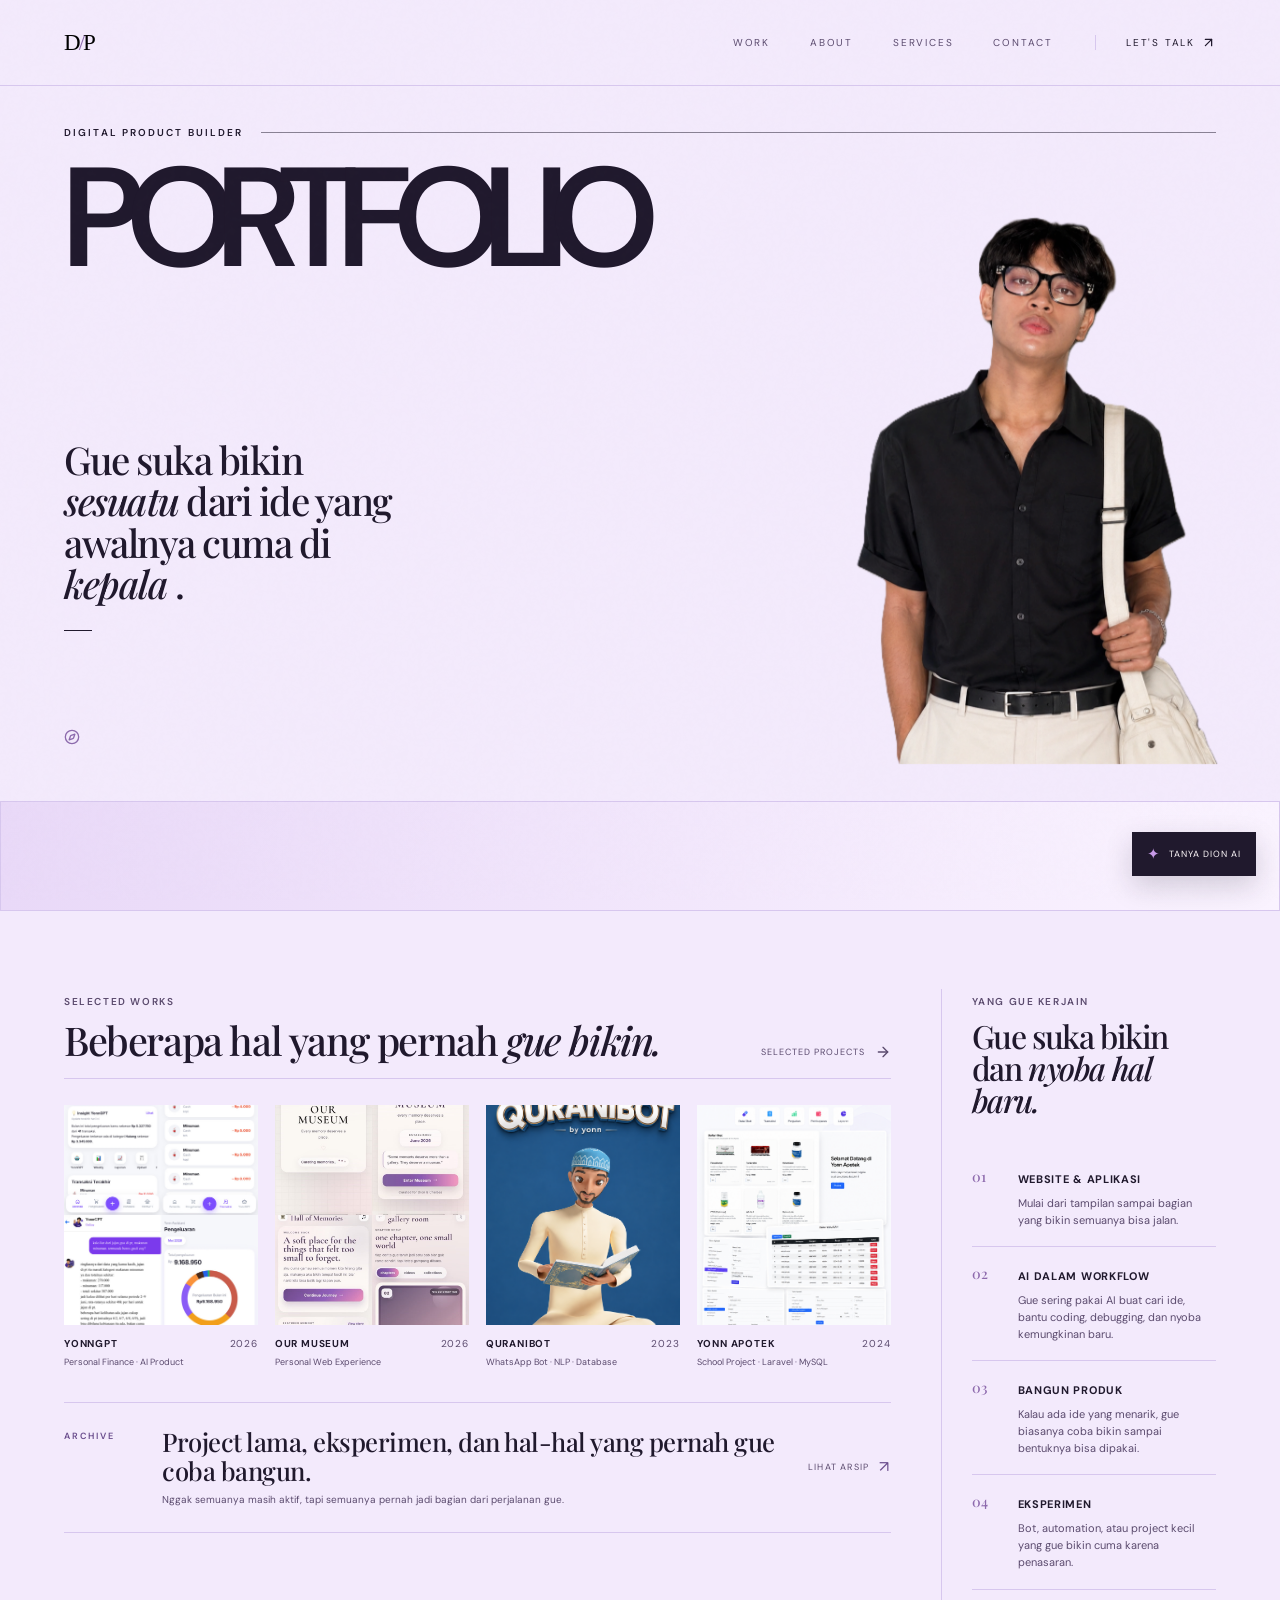
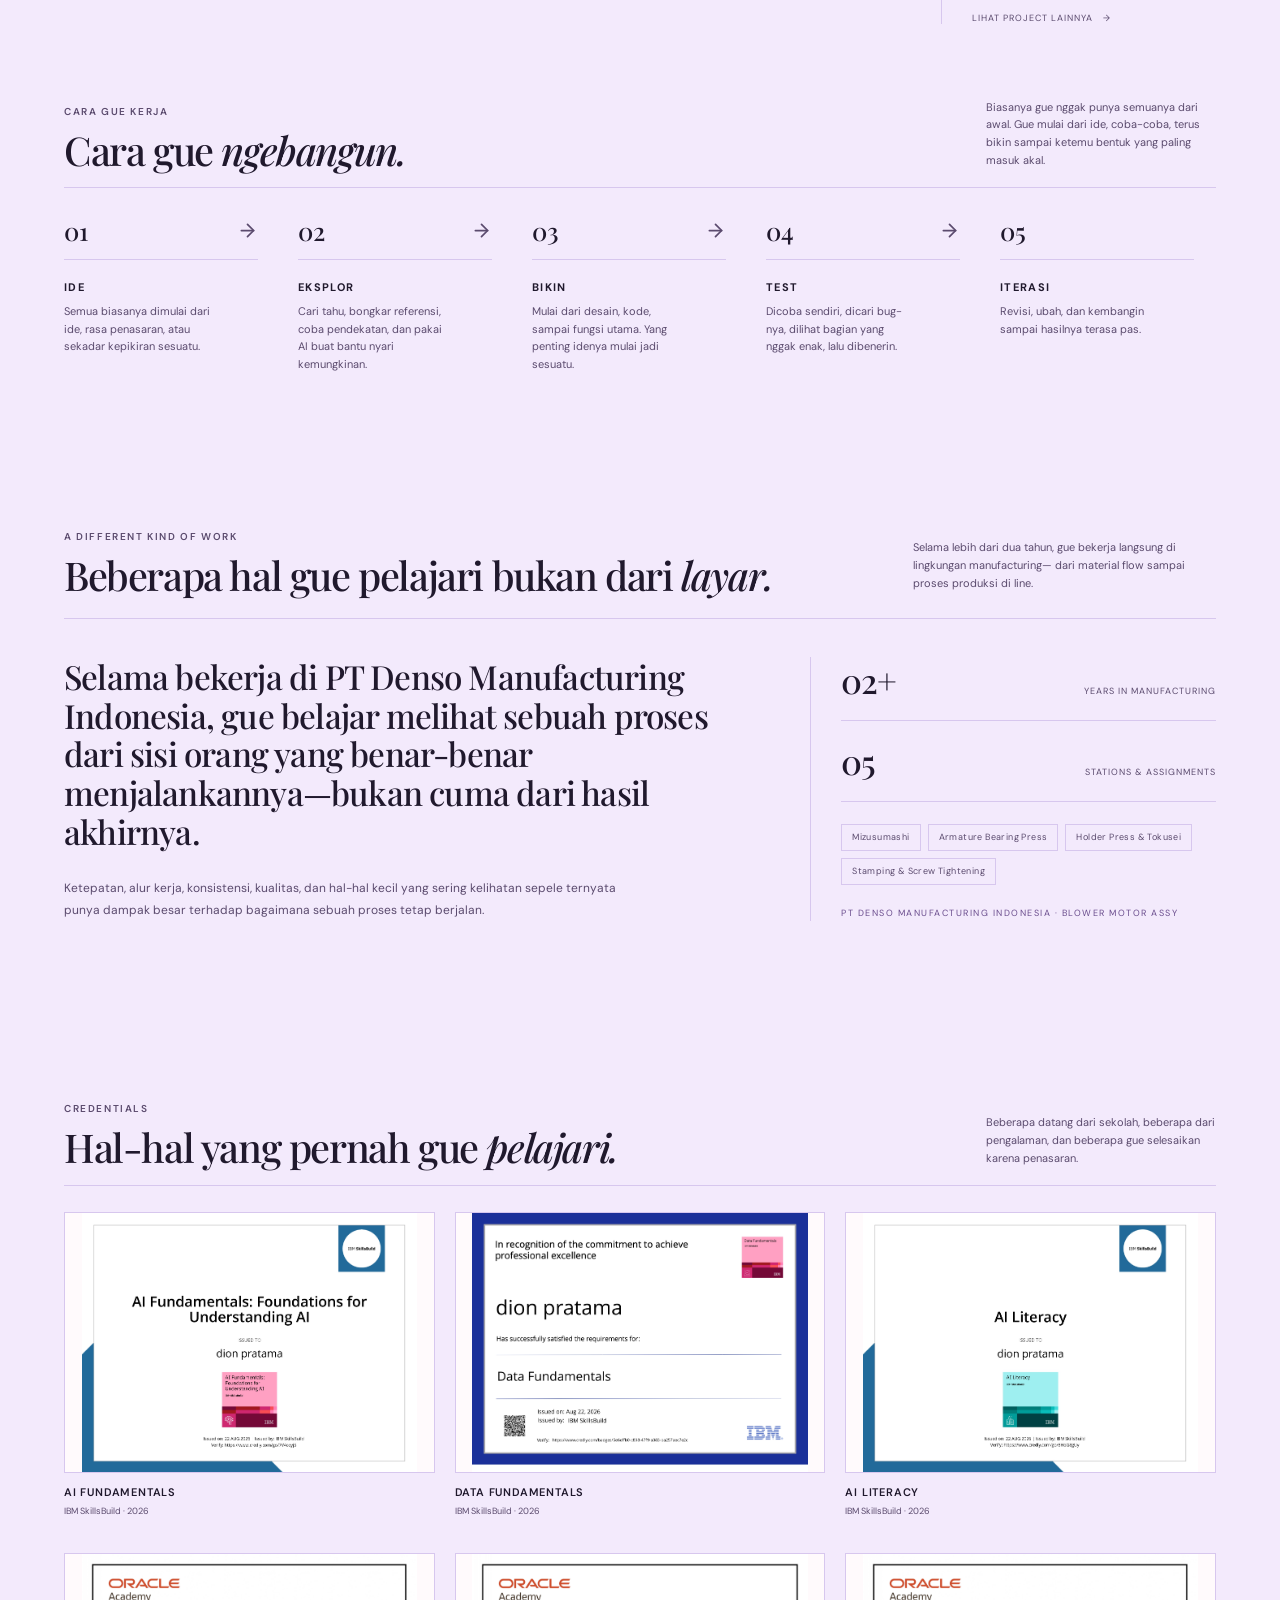
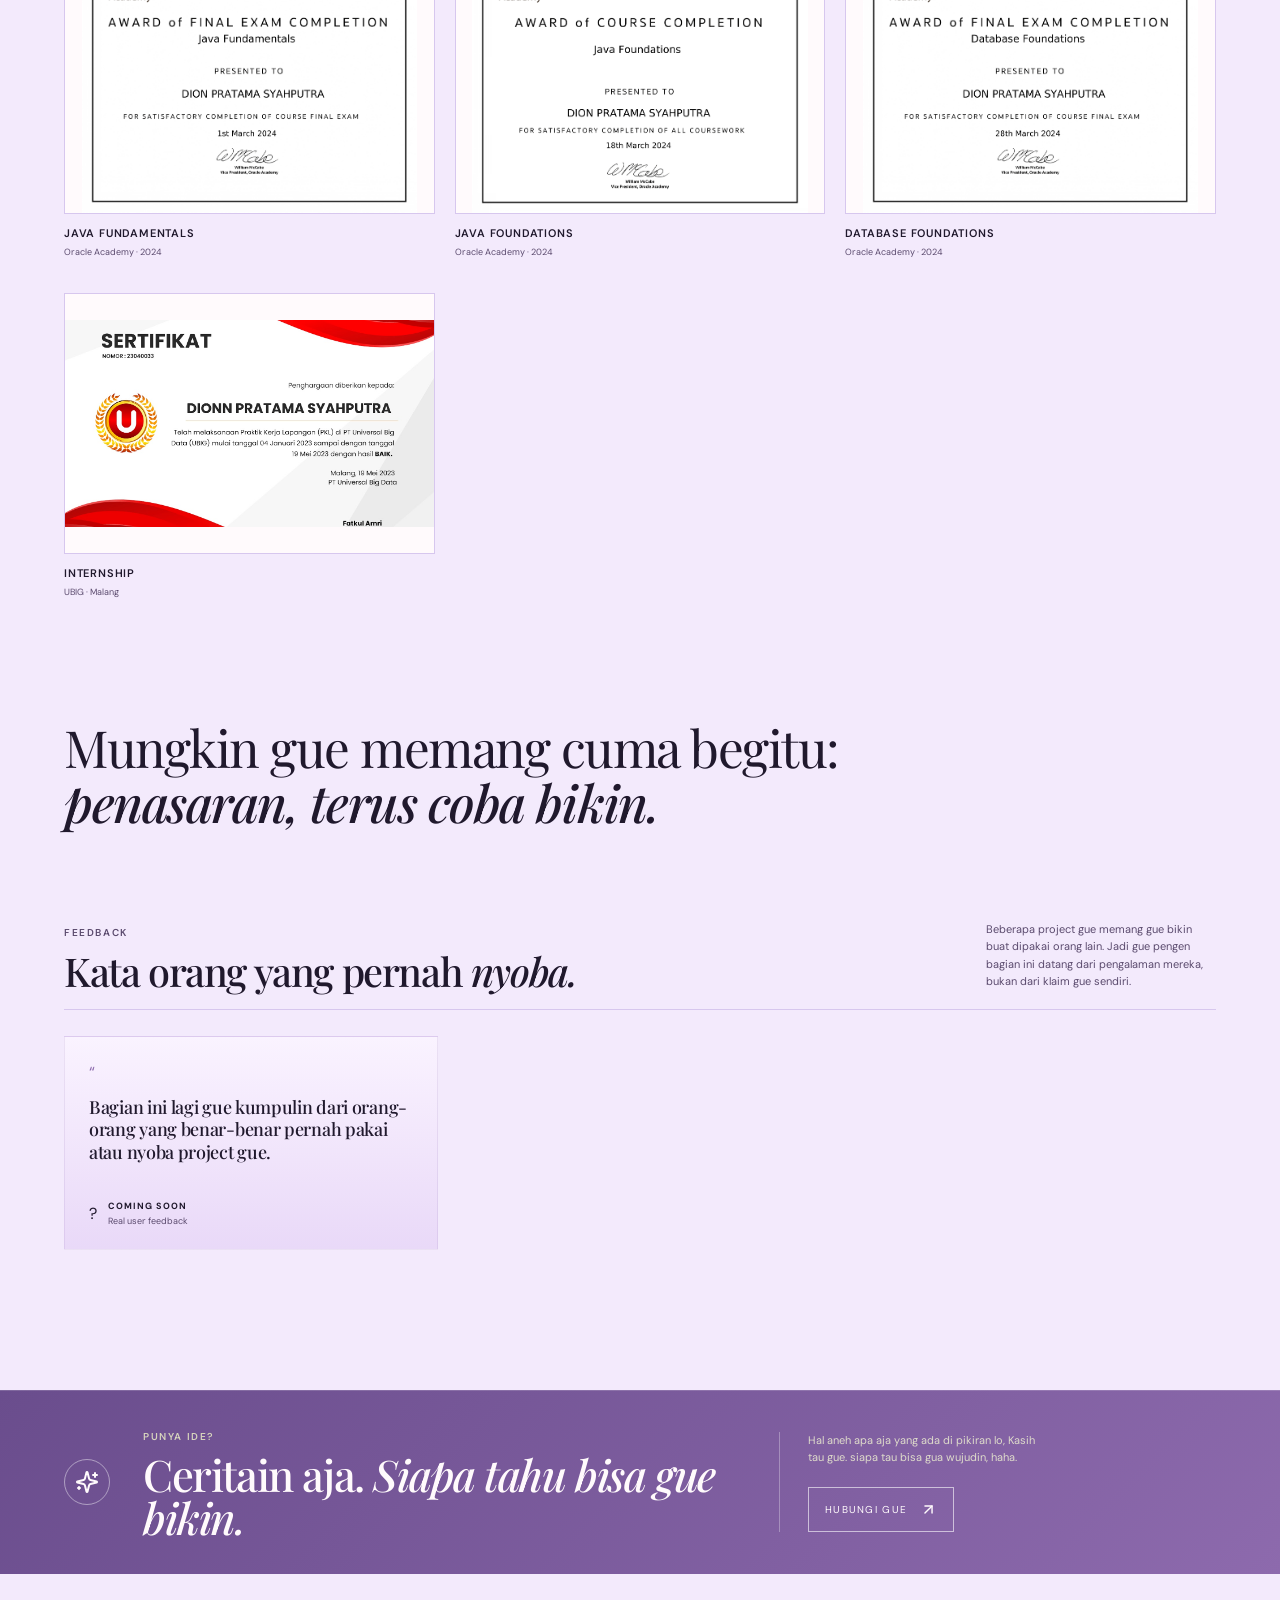
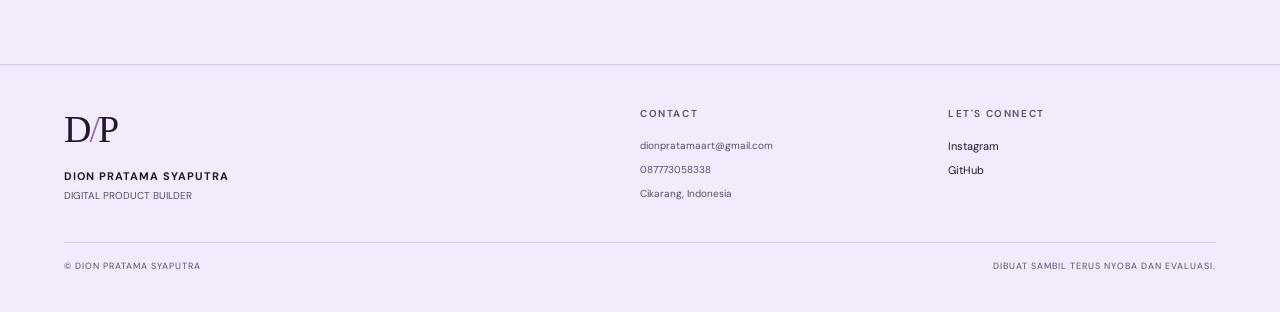
==== index.html @ ed4f1845 "fe update" ====
<!DOCTYPE html>
<html lang="en">

<head>
    <meta charset="UTF-8">
    <meta name="viewport" content="width=device-width, initial-scale=1.0">
    <!-- <meta name="viewport" content="width=device-width, initial-scale=1.0, maximum-scale=1.0, user-scalable=no"> -->
    <meta name="theme-color" content="#f5f2eb">
    <meta name="description" content="Dion Pratama Syaputra — Web Designer & Digital Creative">
    <title>Dion Pratama Syaputra — Portfolio</title>
    <link rel="preconnect" href="https://fonts.googleapis.com">
    <link rel="preconnect" href="https://fonts.gstatic.com" crossorigin>
    <link
        href="https://fonts.googleapis.com/css2?family=DM+Sans:wght@400;500;600;700&family=Playfair+Display:ital,wght@0,500;0,600;1,500;1,600&display=swap"
        rel="stylesheet">
    <link rel="stylesheet" href="style.css">
</head>

<body>
    <main class="site-shell">
        <div aria-hidden="true" class="grain"></div>

        <!-- =========================================================
             HEADER / NAVIGATION
        ========================================================== -->
        <header class="topbar"><button aria-label="Back to top" class="monogram">D<span>/</span>P</button>
            <nav class="nav-links">
                <button>work</button><button>about</button><button>services</button><button>contact</button>
            </nav>
            <button aria-label="Open menu" class="menu-toggle"><svg aria-hidden="true" class="lucide lucide-menu"
                    fill="none" height="22" stroke="currentColor" stroke-linecap="round" stroke-linejoin="round"
                    stroke-width="2" viewbox="0 0 24 24" width="22" xmlns="http://www.w3.org/2000/svg">
                    <path d="M4 12h16"></path>
                    <path d="M4 18h16"></path>
                    <path d="M4 6h16"></path>
                </svg></button><a class="top-contact" href="mailto:dionpratamaart@gmail.com">Let's talk <svg
                    aria-hidden="true" class="lucide lucide-arrow-up-right" fill="none" height="15"
                    stroke="currentColor" stroke-linecap="round" stroke-linejoin="round" stroke-width="2"
                    viewbox="0 0 24 24" width="15" xmlns="http://www.w3.org/2000/svg">
                    <path d="M7 7h10v10"></path>
                    <path d="M7 17 17 7"></path>
                </svg></a>
        </header>

        <!-- =========================================================
             HERO
        ========================================================== -->
        <section class="hero" id="top">
            <div class="hero-kicker reveal is-visible"><span>DIGITAL PRODUCT BUILDER</span><span class="line"></span>
            </div>
            <div class="hero-stage">

                <h1 class="hero-title reveal is-visible">Portfo<span>lio</span></h1>

                <div class="hero-image-wrap reveal is-visible"><img alt="Editorial portrait for Dion Pratama Syaputra"
                        src="assets/profile.png" />

                </div>
                <div class="hero-copy reveal is-visible" id="about">
                    <p class="display-copy">Gue suka bikin <em>sesuatu</em> dari ide yang awalnya cuma
                        di <em>kepala</em> .</p>
                    <div class="short-rule"></div>

                    <div class="hero-lower">

                        <div class="hero-info">
                            <p class="body-copy">
                                Tapi beberapa ide justru datang dari tempat yang nggak gue duga
                                <em>—lantai produksi.</em>
                            </p>

                            <div class="location">
                                <svg aria-hidden="true" class="lucide lucide-compass" fill="none" height="16"
                                    stroke="currentColor" stroke-linecap="round" stroke-linejoin="round"
                                    stroke-width="2" viewbox="0 0 24 24" width="16" xmlns="http://www.w3.org/2000/svg">
                                    <path
                                        d="m16.24 7.76-1.804 5.411a2 2 0 0 1-1.265 1.265L7.76 16.24l1.804-5.411a2 2 0 0 1 1.265-1.265z">
                                    </path>
                                    <circle cx="12" cy="12" r="10"></circle>
                                </svg>

                                <span>
                                    <b>From Malang, Jawa Timur.</b>
                                    <small>Stay Cikarang, Jawa Barat</small>
                                </span>
                            </div>
                        </div>

                        <div class="hero-actions" aria-label="External profiles">
                            <a href="https://www.linkedin.com/in/dionnnprtma" target="_blank" rel="noopener noreferrer">
                                <span>LinkedIn</span>
                                <b>↗</b>
                            </a>

                            <a href="https://www.credly.com/users/dion-pratama/badges/credly" target="_blank"
                                rel="noopener noreferrer">
                                <span>Credly</span>
                                <b>↗</b>
                            </a>

                            <a href="https://github.com/dionnsadboyy" target="_blank" rel="noopener noreferrer">
                                <span>GitHub</span>
                                <b>↗</b>
                            </a>
                        </div>

                    </div>
                </div>
            </div>
        </section>

        <!-- =========================================================
             STATS
        ========================================================== -->
        <section class="stats-strip reveal is-visible">
            <div class="stat">
                <svg ...></svg>
                <strong>2024</strong>
                <span>Lulus RPL</span>
            </div>
            <div class="stat">
                <svg ...></svg>
                <strong>7+</strong>
                <span>Project Completed.</span>
            </div>
            <div class="stat">
                <svg ...></svg>
                <strong>20+</strong>
                <span>Project Receh</span>
            </div>
            <div class="stat">
                <svg ...></svg>
                <strong>2Th</strong>
                <span>Denso Manufacturing Ind</span>
            </div>
        </section>

        <!-- =========================================================
             SELECTED WORKS
        ========================================================== -->
        <section class="work-layout section-pad" id="work">
            <div class="work-main">

                <!-- =========================
                 MAIN PROJECTS
            ========================== -->
                <div class="section-heading reveal is-visible">
                    <div>
                        <span class="eyebrow">Selected works</span>
                        <h2>
                            Beberapa hal yang pernah <em>gue bikin.</em>
                        </h2>
                    </div>

                    <span class="view-all">
                        Selected projects
                        <svg aria-hidden="true" fill="none" height="16" stroke="currentColor" stroke-linecap="round"
                            stroke-linejoin="round" stroke-width="2" viewBox="0 0 24 24" width="16"
                            xmlns="http://www.w3.org/2000/svg">
                            <path d="M5 12h14"></path>
                            <path d="m12 5 7 7-7 7"></path>
                        </svg>
                    </span>
                </div>

                <div class="project-grid">

                    <!-- YonnGPT -->
                    <button class="project-card reveal project-1 is-visible" data-project="yonngpt" type="button">
                        <span class="project-image">
                            <img src="/assets/yonngpt.jpeg" alt="YonnGPT financial tracker" loading="lazy">
                            <span class="project-arrow" aria-hidden="true">↗</span>
                        </span>

                        <span class="project-meta">
                            <span>
                                <b>YonnGPT</b>
                                <small>Personal Finance · AI Product</small>
                            </span>
                            <span class="project-year">2026</span>
                        </span>
                    </button>

                    <!-- Our Museum -->
                    <button class="project-card reveal project-2 is-visible" data-project="our-museum" type="button">
                        <span class="project-image">
                            <img src="/assets/ourmuseum.jpeg" alt="Our Museum project" loading="lazy">
                            <span class="project-arrow" aria-hidden="true">↗</span>
                        </span>

                        <span class="project-meta">
                            <span>
                                <b>Our Museum</b>
                                <small>Personal Web Experience</small>
                            </span>
                            <span class="project-year">2026</span>
                        </span>
                    </button>

                    <!-- QuraniBot -->
                    <button class="project-card reveal project-3 is-visible" data-project="quranibot" type="button">
                        <span class="project-image">
                            <img src="/assets/quranibot.png" alt="QuraniBot project" loading="lazy">
                            <span class="project-arrow" aria-hidden="true">↗</span>
                        </span>

                        <span class="project-meta">
                            <span>
                                <b>QuraniBot</b>
                                <small>WhatsApp Bot · NLP · Database</small>
                            </span>
                            <span class="project-year">2023</span>
                        </span>
                    </button>

                    <!-- Yonn Apotek -->
                    <button class="project-card reveal project-4 is-visible" data-project="yonn-apotek" type="button">
                        <span class="project-image">
                            <img src="/assets/yonn-apotek.png" alt="Yonn Apotek pharmacy management system"
                                loading="lazy">
                            <span class="project-arrow" aria-hidden="true">↗</span>
                        </span>

                        <span class="project-meta">
                            <span>
                                <b>Yonn Apotek</b>
                                <small>School Project · Laravel · MySQL</small>
                            </span>
                            <span class="project-year">2024</span>
                        </span>
                    </button>

                </div>

                <!-- =========================
             PROJECT ARCHIVE
        ========================== -->
                <div class="project-archive reveal is-visible">
                    <button class="archive-trigger" id="archiveToggle" type="button" aria-controls="archiveList"
                        aria-expanded="false">
                        <span class="archive-label">Archive</span>

                        <span class="archive-copy">
                            <strong>
                                Project lama, eksperimen, dan hal-hal yang pernah gue coba bangun.
                            </strong>

                            <small>
                                Nggak semuanya masih aktif, tapi semuanya pernah jadi bagian dari perjalanan gue.
                            </small>
                        </span>

                        <span class="archive-action" aria-hidden="true">
                            <span>Lihat arsip</span>
                            <span class="archive-arrow">↗</span>
                        </span>
                    </button>

                    <div class="archive-list" id="archiveList" hidden>
                        <button class="archive-item" type="button">
                            <span class="archive-number">01</span>

                            <span class="archive-main">
                                <b>WhatsApp Bot</b>
                                <small>Automation · JSON-based Bot</small>
                            </span>

                            <span class="archive-year">2023</span>
                            <span class="archive-status">Archived</span>
                            <span class="archive-arrow">↗</span>
                        </button>

                        <button class="archive-item" type="button">
                            <span class="archive-number">02</span>

                            <span class="archive-main">
                                <b>TextToSpeech</b>
                                <small>AI / Voice Experiment</small>
                            </span>

                            <span class="archive-year">—</span>
                            <span class="archive-status">Archived</span>
                            <span class="archive-arrow">↗</span>
                        </button>

                        <button class="archive-item" type="button">
                            <span class="archive-number">03</span>

                            <span class="archive-main">
                                <b>Multi-user System</b>
                                <small>PHP Native · MySQL</small>
                            </span>

                            <span class="archive-year">—</span>
                            <span class="archive-status">Archived</span>
                            <span class="archive-arrow">↗</span>
                        </button>
                    </div>
                </div>
            </div>

            <!-- =========================
                 WHAT I BUILD
            ========================== -->
            <aside class="services-panel reveal is-visible" id="services">
                <span class="eyebrow">Yang gue kerjain</span>

                <h2>
                    Gue suka bikin dan <em>nyoba hal baru.</em>
                </h2>

                <div class="service-item">
                    <span class="service-icon">01</span>

                    <div>
                        <b>Website &amp; Aplikasi</b>
                        <p>
                            Mulai dari tampilan sampai bagian yang bikin semuanya bisa jalan.
                        </p>
                    </div>
                </div>

                <div class="service-item">
                    <span class="service-icon">02</span>

                    <div>
                        <b>AI dalam Workflow</b>
                        <p>
                            Gue sering pakai AI buat cari ide, bantu coding, debugging,
                            dan nyoba kemungkinan baru.
                        </p>
                    </div>
                </div>

                <div class="service-item">
                    <span class="service-icon">03</span>

                    <div>
                        <b>Bangun Produk</b>
                        <p>
                            Kalau ada ide yang menarik, gue biasanya coba bikin
                            sampai bentuknya bisa dipakai.
                        </p>
                    </div>
                </div>

                <div class="service-item">
                    <span class="service-icon">04</span>

                    <div>
                        <b>Eksperimen</b>
                        <p>
                            Bot, automation, atau project kecil yang gue bikin
                            cuma karena penasaran.
                        </p>
                    </div>
                </div>

                <button class="text-link" id="archiveShortcut" type="button">
                    Lihat project lainnya
                    <span aria-hidden="true">→</span>
                </button>
            </aside>
        </section>

        <!-- ==================================================================================== -->
        <section class="process section-pad reveal is-visible">
            <div class="section-heading">
                <div>
                    <span class="eyebrow">Cara gue kerja</span>
                    <h2>
                        Cara gue <em>ngebangun.</em>
                    </h2>
                </div>

                <p class="section-note">
                    Biasanya gue nggak punya semuanya dari awal.
                    Gue mulai dari ide, coba-coba, terus bikin sampai
                    ketemu bentuk yang paling masuk akal.
                </p>
            </div>

            <div class="process-grid">
                <div class="process-step">
                    <div class="step-top">
                        <span>01</span>
                        <svg aria-hidden="true" class="step-arrow" fill="none" height="21" stroke="currentColor"
                            stroke-linecap="round" stroke-linejoin="round" stroke-width="2" viewBox="0 0 24 24"
                            width="21" xmlns="http://www.w3.org/2000/svg">
                            <path d="M5 12h14"></path>
                            <path d="m12 5 7 7-7 7"></path>
                        </svg>
                    </div>

                    <h3>Ide</h3>
                    <p>
                        Semua biasanya dimulai dari ide, rasa penasaran,
                        atau sekadar kepikiran sesuatu.
                    </p>
                </div>

                <div class="process-step">
                    <div class="step-top">
                        <span>02</span>
                        <svg aria-hidden="true" class="step-arrow" fill="none" height="21" stroke="currentColor"
                            stroke-linecap="round" stroke-linejoin="round" stroke-width="2" viewBox="0 0 24 24"
                            width="21" xmlns="http://www.w3.org/2000/svg">
                            <path d="M5 12h14"></path>
                            <path d="m12 5 7 7-7 7"></path>
                        </svg>
                    </div>

                    <h3>Eksplor</h3>
                    <p>
                        Cari tahu, bongkar referensi, coba pendekatan,
                        dan pakai AI buat bantu nyari kemungkinan.
                    </p>
                </div>

                <div class="process-step">
                    <div class="step-top">
                        <span>03</span>
                        <svg aria-hidden="true" class="step-arrow" fill="none" height="21" stroke="currentColor"
                            stroke-linecap="round" stroke-linejoin="round" stroke-width="2" viewBox="0 0 24 24"
                            width="21" xmlns="http://www.w3.org/2000/svg">
                            <path d="M5 12h14"></path>
                            <path d="m12 5 7 7-7 7"></path>
                        </svg>
                    </div>

                    <h3>Bikin</h3>
                    <p>
                        Mulai dari desain, kode, sampai fungsi utama.
                        Yang penting idenya mulai jadi sesuatu.
                    </p>
                </div>

                <div class="process-step">
                    <div class="step-top">
                        <span>04</span>
                        <svg aria-hidden="true" class="step-arrow" fill="none" height="21" stroke="currentColor"
                            stroke-linecap="round" stroke-linejoin="round" stroke-width="2" viewBox="0 0 24 24"
                            width="21" xmlns="http://www.w3.org/2000/svg">
                            <path d="M5 12h14"></path>
                            <path d="m12 5 7 7-7 7"></path>
                        </svg>
                    </div>

                    <h3>Test</h3>
                    <p>
                        Dicoba sendiri, dicari bug-nya, dilihat bagian
                        yang nggak enak, lalu dibenerin.
                    </p>
                </div>

                <div class="process-step">
                    <div class="step-top">
                        <span>05</span>
                    </div>

                    <h3>Iterasi</h3>
                    <p>
                        Revisi, ubah, dan kembangin sampai hasilnya
                        terasa pas.
                    </p>
                </div>
            </div>
        </section>

        <!-- =========================================================
             MANUFACTURING CHAPTER
        ========================================================== -->
        <section class="factory-chapter section-pad reveal" id="manufacturing">
            <div class="factory-heading">
                <div>
                    <span class="eyebrow">A different kind of work</span>
                    <h2>
                        Beberapa hal gue pelajari bukan dari <em>layar.</em>
                    </h2>
                </div>

                <p class="factory-note">
                    Selama lebih dari dua tahun, gue bekerja langsung di lingkungan manufacturing—
                    dari material flow sampai proses produksi di line.
                </p>
            </div>

            <div class="factory-grid">
                <div class="factory-story">
                    <p class="factory-lead">
                        Selama bekerja di PT Denso Manufacturing Indonesia,
                        gue belajar melihat sebuah proses dari sisi orang yang benar-benar
                        menjalankannya—bukan cuma dari hasil akhirnya.
                    </p>

                    <p class="factory-copy">
                        Ketepatan, alur kerja, konsistensi, kualitas, dan hal-hal kecil
                        yang sering kelihatan sepele ternyata punya dampak besar
                        terhadap bagaimana sebuah proses tetap berjalan.
                    </p>
                </div>

                <div class="factory-summary">
                    <div class="factory-stat">
                        <strong>02+</strong>
                        <span>Years in manufacturing</span>
                    </div>

                    <div class="factory-stat">
                        <strong>05</strong>
                        <span>Stations &amp; assignments</span>
                    </div>

                    <div class="factory-tags" aria-label="Manufacturing stations and assignments">
                        <span>Mizusumashi</span>
                        <span>Armature Bearing Press </span>
                        <span>Holder Press & Tokusei </span>
                        <span>Stamping & Screw Tightening</span>
                    </div>

                    <small class="factory-company">
                        PT Denso Manufacturing Indonesia · Blower Motor Assy
                    </small>
                </div>
        </section>


        <!-- =========================================================
     THINGS I LEARNED / CERTIFICATIONS
========================================================== -->
        <!-- =========================================================
     CERTIFICATES
========================================================== -->
        <section class="certifications section-pad reveal" id="certifications">

            <div class="section-heading">
                <div>
                    <span class="eyebrow">Credentials</span>

                    <h2>
                        Hal-hal yang pernah gue <em>pelajari.</em>
                    </h2>
                </div>

                <p class="section-note">
                    Beberapa datang dari sekolah, beberapa dari pengalaman,
                    dan beberapa gue selesaikan karena penasaran.
                </p>
            </div>


            <div class="certificate-grid">

                <!-- =================================================
             IBM — AI FUNDAMENTALS
        ================================================== -->
                <article class="certificate-card reveal">
                    <a href="https://www.credly.com/users/dion-pratama/badges/credly" target="_blank"
                        rel="noopener noreferrer" class="certificate-image"
                        aria-label="Open IBM AI Fundamentals credentials">
                        <img src="assets/sertifikat/ai-fundamentals-foundations-certificate.jpg"
                            alt="IBM SkillsBuild AI Fundamentals certificate" loading="lazy">

                        <span class="certificate-arrow" aria-hidden="true">
                            ↗
                        </span>
                    </a>

                    <div class="certificate-meta">
                        <h3>AI Fundamentals</h3>
                        <span>IBM SkillsBuild · 2026</span>
                    </div>
                </article>


                <!-- =================================================
             IBM — DATA FUNDAMENTALS
        ================================================== -->
                <article class="certificate-card reveal">
                    <a href="https://www.credly.com/badges/5e6effb0-c898-47f9-a383-ba257aec7e2c" target="_blank"
                        rel="noopener noreferrer" class="certificate-image"
                        aria-label="Open IBM Data Fundamentals credential">
                        <img src="assets/sertifikat/data-fundamentals-certificate.jpg"
                            alt="IBM SkillsBuild Data Fundamentals certificate" loading="lazy">

                        <span class="certificate-arrow" aria-hidden="true">
                            ↗
                        </span>
                    </a>

                    <div class="certificate-meta">
                        <h3>Data Fundamentals</h3>
                        <span>IBM SkillsBuild · 2026</span>
                    </div>
                </article>


                <!-- =================================================
             IBM — AI LITERACY
        ================================================== -->
                <article class="certificate-card reveal">
                    <a href="https://www.credly.com/go/8HoG8gUy" target="_blank" rel="noopener noreferrer"
                        class="certificate-image" aria-label="Open IBM AI Literacy credential">
                        <img src="assets/sertifikat/ai-literacy-certificate.jpg"
                            alt="IBM SkillsBuild AI Literacy certificate" loading="lazy">

                        <span class="certificate-arrow" aria-hidden="true">
                            ↗
                        </span>
                    </a>

                    <div class="certificate-meta">
                        <h3>AI Literacy</h3>
                        <span>IBM SkillsBuild · 2026</span>
                    </div>
                </article>


                <!-- =================================================
             ORACLE — JAVA FUNDAMENTALS
        ================================================== -->
                <article class="certificate-card reveal">
                    <a href="assets/sertifikat/oracle-java-fundamentals-2024.pdf" target="_blank"
                        rel="noopener noreferrer" class="certificate-image"
                        aria-label="Open Oracle Java Fundamentals certificate">
                        <img src="assets/sertifikat/oracle-java-fundamentals-2024_page-0001.jpg"
                            alt="Oracle Java Fundamentals certificate" loading="lazy">

                        <span class="certificate-arrow" aria-hidden="true">
                            ↗
                        </span>
                    </a>

                    <div class="certificate-meta">
                        <h3>Java Fundamentals</h3>
                        <span>Oracle Academy · 2024</span>
                    </div>
                </article>


                <!-- =================================================
             ORACLE — JAVA FOUNDATIONS
        ================================================== -->
                <article class="certificate-card reveal">
                    <a href="assets/sertifikat/oracle-java-foundations-2024.pdf" target="_blank"
                        rel="noopener noreferrer" class="certificate-image"
                        aria-label="Open Oracle Java Foundations certificate">
                        <img src="assets/sertifikat/oracle-java-foundations-2024_page-0001.jpg"
                            alt="Oracle Java Foundations certificate" loading="lazy">

                        <span class="certificate-arrow" aria-hidden="true">
                            ↗
                        </span>
                    </a>

                    <div class="certificate-meta">
                        <h3>Java Foundations</h3>
                        <span>Oracle Academy · 2024</span>
                    </div>
                </article>


                <!-- =================================================
             ORACLE — DATABASE FOUNDATIONS
        ================================================== -->
                <article class="certificate-card reveal">
                    <a href="assets/sertifikat/oracle-database-foundations-2024.pdf" target="_blank"
                        rel="noopener noreferrer" class="certificate-image"
                        aria-label="Open Oracle Database Foundations certificate">
                        <img src="assets/sertifikat/oracle-database-foundations-2024_page-0001.jpg"
                            alt="Oracle Database Foundations certificate" loading="lazy">

                        <span class="certificate-arrow" aria-hidden="true">
                            ↗
                        </span>
                    </a>

                    <div class="certificate-meta">
                        <h3>Database Foundations</h3>
                        <span>Oracle Academy · 2024</span>
                    </div>
                </article>


                <!-- =================================================
             UBIG — INTERNSHIP
        ================================================== -->
                <article class="certificate-card reveal">
                    <a href="assets/sertifikat/ubig-internship.jpg" target="_blank" rel="noopener noreferrer"
                        class="certificate-image" aria-label="Open UBIG internship certificate">
                        <img src="assets/sertifikat/ubig-internship.jpg" alt="UBIG internship certificate"
                            loading="lazy">

                        <span class="certificate-arrow" aria-hidden="true">
                            ↗
                        </span>
                    </a>

                    <div class="certificate-meta">
                        <h3>Internship</h3>
                        <span>UBIG · Malang</span>
                    </div>
                </article>

            </div>

        </section>

        <!-- =========================
        FACTORY → FEEDBACK BRIDGE
        ========================== -->
        <section class="factory-bridge section-pad reveal">
            <p>
                Mungkin gue memang cuma begitu:
                <em>penasaran, terus coba bikin.</em>
            </p>
        </section>

        <!-- =========================================================
             FEEDBACK
        ========================================================== -->
        <section class="kind-words section-pad reveal">
            <div class="section-heading">
                <div>
                    <span class="eyebrow">Feedback</span>

                    <h2>
                        Kata orang yang pernah <em>nyoba.</em>
                    </h2>
                </div>

                <p class="section-note">
                    Beberapa project gue memang gue bikin buat dipakai orang lain.
                    Jadi gue pengen bagian ini datang dari pengalaman mereka,
                    bukan dari klaim gue sendiri.
                </p>
            </div>

            <div class="testimonial-grid">

                <article class="testimonial testimonial-placeholder">
                    <span class="quote-mark">“</span>

                    <p>
                        Bagian ini lagi gue kumpulin dari orang-orang
                        yang benar-benar pernah pakai atau nyoba project gue.
                    </p>

                    <div class="person">
                        <span class="person-avatar">?</span>

                        <span>
                            <b>Coming soon</b>
                            <small>Real user feedback</small>
                        </span>
                    </div>
                </article>

            </div>
        </section>


        <!-- =========================================================
             CONTACT / CTA
        ========================================================== -->
        <section class="cta section-pad reveal" id="contact">
            <div class="cta-icon">
                <svg aria-hidden="true" fill="none" height="24" stroke="currentColor" stroke-linecap="round"
                    stroke-linejoin="round" stroke-width="2" viewBox="0 0 24 24" width="24"
                    xmlns="http://www.w3.org/2000/svg">
                    <path
                        d="M9.937 15.5A2 2 0 0 0 8.5 14.063l-6.135-1.582a.5.5 0 0 1 0-.962L8.5 9.936A2 2 0 0 0 9.937 8.5l1.582-6.135a.5.5 0 0 1 .963 0L14.063 8.5A2 2 0 0 0 15.5 9.937l6.135 1.581a.5.5 0 0 1 0 .964L15.5 14.063a2 2 0 0 0-1.437 1.437l-1.582 6.135a.5.5 0 0 1-.963 0z">
                    </path>
                    <path d="M20 3v4"></path>
                    <path d="M22 5h-4"></path>
                    <path d="M4 17v2"></path>
                    <path d="M5 18H3"></path>
                </svg>
            </div>

            <div>
                <span class="eyebrow">Punya ide?</span>

                <h2>
                    Ceritain aja. <em>Siapa tahu bisa gue bikin.</em>
                </h2>
            </div>

            <div class="cta-action">
                <p>
                    Hal aneh apa aja yang ada di pikiran lo, Kasih tau gue.
                    siapa tau bisa gua wujudin, haha.
                </p>

                <a href="mailto:dionpratamaart@gmail.com">
                    Hubungi gue
                    <svg aria-hidden="true" fill="none" height="17" stroke="currentColor" stroke-linecap="round"
                        stroke-linejoin="round" stroke-width="2" viewBox="0 0 24 24" width="17"
                        xmlns="http://www.w3.org/2000/svg">
                        <path d="M7 7h10v10"></path>
                        <path d="M7 17 17 7"></path>
                    </svg>
                </a>
            </div>
        </section>

        <footer class="footer section-pad">

            <div class="footer-brand">
                <div class="footer-mark">
                    D<span>/</span>P
                </div>

                <b>Dion Pratama Syaputra</b>

                <span>
                    Digital product builder
                </span>
            </div>


            <div class="footer-column">
                <span class="eyebrow">
                    Contact
                </span>

                <a href="mailto:dionpratamaart@gmail.com">
                    dionpratamaart@gmail.com
                </a>

                <a href="https://wa.me/6287773058338" target="_blank" rel="noreferrer">
                    087773058338
                </a>

                <span>
                    Cikarang, Indonesia
                </span>
            </div>


            <div class="footer-column">
                <span class="eyebrow">
                    Let's connect
                </span>

                <div class="socials">

                    <a href="https://instagram.com/dionnnprtma_" target="_blank" rel="noreferrer">
                        Instagram
                    </a>

                    <a href="https://github.com/dionnsadboyy" target="_blank" rel="noreferrer">
                        GitHub
                    </a>

                </div>
            </div>


            <div class="footer-bottom">
                <span>
                    © <span id="year"></span>
                    Dion Pratama Syaputra
                </span>

                <span>
                    dibuat sambil terus nyoba dan evaluasi.
                </span>
            </div>

        </footer>
    </main>
    <div class="portfolio-assistant" data-assistant-root>
        <section class="assistant-panel" id="assistantPanel" role="dialog" aria-modal="false"
            aria-labelledby="assistantTitle" hidden>
            <div class="assistant-panel__head">
                <div><span class="eyebrow">Portfolio guide</span>
                    <h2 id="assistantTitle">Tanya Dion AI</h2>
                    <p>Kenali background, project, dan skill gue.</p>
                </div><button class="assistant-close" id="assistantClose" type="button"
                    aria-label="Tutup Tanya Dion AI">×</button>
            </div>
            <div class="assistant-messages" id="assistantMessages" aria-live="polite"
                aria-label="Percakapan dengan assistant">
                <div class="assistant-message assistant-message--assistant">Tanya gue soal project, background, skill,
                    atau pengalaman Dion.</div>
            </div>
            <div class="assistant-suggestions" id="assistantSuggestions" aria-label="Pertanyaan yang bisa ditanyakan">
                <button type="button">Dion siapa?</button><button type="button">Project apa aja yang pernah dia
                    bikin?</button><button type="button">Pengalaman AI-nya apa aja?</button><button type="button">Kenapa
                    dia punya pengalaman manufacturing?</button>
            </div>
            <form class="assistant-form" id="assistantForm"><label class="sr-only" for="assistantInput">Tanya soal
                    portfolio Dion</label><textarea id="assistantInput" rows="1" maxlength="600"
                    placeholder="Tanya apa aja tentang Dion..."
                    aria-label="Tanya soal portfolio Dion"></textarea><button type="submit"
                    aria-label="Kirim pertanyaan">↗</button></form>
        </section>
        <button class="assistant-launcher" id="assistantLauncher" type="button" aria-expanded="false"
            aria-controls="assistantPanel"><span aria-hidden="true">✦</span> Tanya Dion AI</button>
    </div>
    <script src="script.js"></script>
</body>

</html>
---- style.css ----
* {
  box-sizing: border-box;
}
html {
  scroll-behavior: smooth;
}
body {
  margin: 0;
  background: #f3eafc;
  color: var(--ink);
  font-family: "DM Sans", sans-serif;
  -webkit-font-smoothing: antialiased;
}
button,
a {
  font: inherit;
}
button {
  cursor: pointer;
}
/* .typing-char,
.hero-title-char {
  display: inline;
  white-space: pre;
  will-change: opacity, filter, transform;
} */

:root {
  --bg: #f3eafc;
  --surface: #e9d9f8;
  --surface-strong: #d9b8f0;

  --purple: #c79ae7;
  --purple-soft: #faf3ff;
  --purple-deep: #6a4d8d;
  --olive: #8d6aad;

  --pink: #f1dfe9;

  --ink: #20192d;
  --muted: #5b4b6e;

  --line: #d7c7ee;
  --cream: #fffafc;
}
.site-shell {
  overflow: hidden;
  position: relative;
  min-height: 100vh;
  background: #f3eafc;
}
.grain {
  pointer-events: none;
  position: fixed;
  z-index: 8;
  inset: 0;
  opacity: 0.045;
  background-image: url("data:image/svg+xml,%3Csvg viewBox=%270 0 160 160%27 xmlns=%27http://www.w3.org/2000/svg%27%3E%3Cfilter id=%27n%27%3E%3CfeTurbulence type=%27fractalNoise%27 baseFrequency=%27.85%27 numOctaves=%274%27 stitchTiles=%27stitch%27/%3E%3C/filter%3E%3Crect width=%27100%25%27 height=%27100%25%27 filter=%27url%28%23n%29%27 opacity=%27.28%27/%3E%3C/svg%3E");
}
.topbar {
  height: 86px;
  display: flex;
  align-items: center;
  gap: 36px;
  padding: 0 clamp(24px, 5vw, 72px);
  border-bottom: 1px solid var(--line);
  position: relative;
  z-index: 10;
}
.monogram,
.footer-mark {
  border: 0;
  background: transparent;
  font-family: Georgia, serif;
  font-size: 23px;
  letter-spacing: -2px;
  padding: 0;
}
.monogram span,
.footer-mark span {
  color: var(--olive);
}
.nav-links {
  display: flex;
  gap: 28px;
  margin-left: auto;
}
.nav-links button,
.top-contact {
  color: var(--muted);
  border: 0;
  background: none;
  text-decoration: none;
  text-transform: uppercase;
  font-size: 10px;
  letter-spacing: 1.8px;
  transition: color 0.2s;
}
.nav-links button:hover,
.top-contact:hover {
  color: var(--ink);
}
.top-contact {
  display: flex;
  align-items: center;
  gap: 6px;
  color: var(--ink);
  border-left: 1px solid var(--line);
  padding-left: 30px;
}
.menu-toggle {
  display: none;
  border: 0;
  background: none;
}
.hero {
  padding: 40px clamp(24px, 5vw, 72px) 30px;
  max-width: 1500px;
  margin: auto;
}
.hero-kicker {
  display: flex;
  align-items: center;
  gap: 18px;
  text-transform: uppercase;
  letter-spacing: 2.1px;
  font-size: 10px;
  font-weight: 600;
}
.line {
  display: block;
  height: 1px;
  background: var(--ink);
  flex: 1 1;
  opacity: 0.5;
}
.hero-stage {
  min-height: 600px;
  position: relative;
}
.hero-title {
  position: absolute;
  z-index: 1;
  top: 20px;
  left: 0;
  margin: 0;
  max-width: 100%;
  font-size: clamp(84px, 11vw, 180px);
  line-height: 0.84;
  letter-spacing: -0.085em;
  text-transform: uppercase;
  font-weight: 600;
  color: var(--ink);
  font-family: "DM Sans", sans-serif;
  pointer-events: none;
}
.hero-title span {
  letter-spacing: -0.12em;
}
.hero-image-wrap {
  position: absolute;
  right: -5%;
  top: -10px;
  width: min(42vw, 800px);
  height: auto;
  overflow: visible;
  background: transparent;
  z-index: 2;
}
.hero-image-wrap img {
  padding-top: 100px;
  display: block;
  width: 100%;
  height: auto;
  object-fit: contain;
  object-position: center;
  background: transparent;
  filter: none;
}
.orbit-mark {
  width: 116px;
  height: 116px;
  position: absolute;
  right: -70px;
  top: 82px;
  border: 1px solid var(--muted);
  border-radius: 50%;
  display: grid;
  place-items: center;
  color: var(--muted);
  transform: rotate(12deg);
  font-size: 7px;
  letter-spacing: 1px;
  text-align: center;
  line-height: 1.7;
}
.orbit-mark b {
  position: absolute;
  color: var(--ink);
  font:
    29px Georgia,
    serif;
  letter-spacing: -3px;
  transform: rotate(-12deg);
}
.hero-copy {
  position: absolute;
  z-index: 3;
  left: 0;
  right: 0;
  top: 300px;
  max-width: none;
}
.display-copy {
  margin: 0;
  max-width: 330px;

  font:
    500 clamp(26px, 3vw, 40px) / 1.08 "Playfair Display",
    serif;

  letter-spacing: -1.5px;
}
.display-copy em,
h2 em {
  font-weight: 500;
}
.short-rule {
  height: 1px;
  width: 28px;
  background: var(--ink);
  margin: 25px 0 17px;
}
.body-copy {
  color: var(--muted);
  font-size: 12px;
  line-height: 1.7;
  max-width: 280px;
}
.location {
  margin-top: 25px;
  display: flex;
  align-items: center;
  gap: 10px;
  font-size: 11px;
}
.location svg {
  color: var(--olive);
}
.location span {
  display: flex;
  flex-direction: column;
  gap: 3px;
}
.location small {
  color: var(--muted);
  font-size: 10px;
}

/* =========================================================
   HERO — LOWER INFO + PROFILE LINKS
========================================================== */

.hero-lower {
  display: block;
  width: 100%;
  margin-top: 25px;
}

.hero-info .body-copy {
  margin: 0;
}

.hero-info .location {
  margin-top: 25px;
}

.hero-actions {
  display: flex;
  position: absolute;
  left: 40%;
  top: 155px;
  flex-direction: column;
  gap: 6px;
  width: 190px;
}

.hero-actions a {
  display: flex;
  align-items: center;
  justify-content: space-between;
  width: 100%;
  min-height: 38px;
  padding: 0 12px;
  border: 1px solid var(--line);
  color: var(--ink);
  background: rgba(255, 250, 252, 0.18);
  text-decoration: none;
  text-transform: uppercase;
  font-size: 8px;
  letter-spacing: 1px;
  transition:
    background 0.2s ease,
    border-color 0.2s ease,
    transform 0.2s ease;
}

.hero-actions a b {
  color: var(--olive);
  font-size: 14px;
  font-weight: 400;
  line-height: 1;
  transition: transform 0.2s ease;
}

.hero-actions a:hover {
  background: var(--cream);
  border-color: var(--purple);
  transform: translateX(3px);
}

.hero-actions a:hover b {
  transform: translate(2px, -2px);
}

.stats-strip {
  max-width: 1360px;
  margin: 32px auto 78px;
  padding: 22px 26px;
  background: linear-gradient(90deg, var(--surface), var(--purple-soft));
  display: grid;
  grid-template-columns: repeat(4, minmax(0, 1fr));
  border: 1px solid var(--line);
  gap: 0;
}
.stat {
  display: grid;
  grid-template-columns: 32px 58px 1fr;
  align-items: center;
  gap: 12px;
  min-height: 64px;
  padding: 0 18px;
  border-right: 1px solid rgba(96, 73, 117, 0.16);
  text-transform: uppercase;
}
.stat:last-child {
  border-right: 0;
}
.stat svg {
  color: var(--olive);
  width: 22px;
  height: 22px;
}
.stat strong {
  font:
    500 30px "Playfair Display",
    serif;
  text-transform: none;
}
.stat span {
  color: var(--muted);
  font-size: 10px;
  letter-spacing: 1.1px;
  line-height: 1.4;
  max-width: 110px;
}
.section-pad {
  max-width: 1360px;
  margin: 0 auto;
  padding-left: clamp(24px, 5vw, 72px);
  padding-right: clamp(24px, 5vw, 72px);
}
.work-layout {
  display: grid;
  grid-template-columns: minmax(0, 3fr) minmax(270px, 1fr);
  gap: 50px;
}
.section-heading {
  display: flex;
  justify-content: space-between;
  align-items: end;
  border-bottom: 1px solid var(--line);
  padding-bottom: 18px;
  margin-bottom: 26px;
}
.eyebrow {
  text-transform: uppercase;
  letter-spacing: 1.6px;
  font-size: 10px;
  font-weight: 600;
  color: var(--muted);
}
.section-heading h2,
.services-panel h2,
.process h2,
.kind-words h2,
.cta h2 {
  margin: 10px 0 0;
  font:
    500 clamp(32px, 3.1vw, 48px)/1 "Playfair Display",
    serif;
  letter-spacing: -1.4px;
}
.view-all,
.text-link {
  display: flex;
  align-items: center;
  gap: 10px;
  border: 0;
  background: none;
  text-transform: uppercase;
  font-size: 9px;
  letter-spacing: 1px;
  color: var(--muted);
}
.project-grid {
  display: grid;
  grid-template-columns: repeat(4, minmax(0, 1fr));
  gap: 28px 17px;
}
.project-card {
  border: 0;
  background: none;
  padding: 0;
  text-align: left;
  color: var(--ink);
}
.project-image {
  display: block;
  aspect-ratio: 0.88;
  overflow: hidden;
  position: relative;
  background: var(--surface);
}
.project-image img {
  width: 100%;
  height: 100%;
  object-fit: cover;

  transition:
    transform 0.6s cubic-bezier(0.2, 0.7, 0.2, 1),
    filter 0.4s;
}
.project-card:hover img {
  transform: scale(1.05);
  filter: saturate(0.7);
}
.project-arrow {
  position: absolute;
  right: 12px;
  top: 12px;
  width: 38px;
  height: 38px;
  border-radius: 50%;
  background: var(--cream);
  display: grid;
  place-items: center;
  opacity: 0;
  transform: translateY(7px);
  transition:
    opacity 0.25s,
    transform 0.25s;
}
.project-card:hover .project-arrow {
  opacity: 1;
  transform: translateY(0);
}
.project-meta {
  display: flex;
  justify-content: space-between;
  padding-top: 12px;
  text-transform: uppercase;
  font-size: 10px;
  letter-spacing: 0.8px;
}
.project-meta span:first-child {
  display: flex;
  flex-direction: column;
  gap: 6px;
}
.project-meta small {
  color: var(--muted);
  font-size: 9px;
  text-transform: none;
  letter-spacing: 0;
}
.project-year {
  color: var(--muted);
}
.services-panel {
  border-left: 1px solid var(--line);
  padding-left: 30px;
}
.services-panel h2 {
  font-size: 32px;
  margin-bottom: 34px;
}
.service-item {
  display: grid;
  grid-template-columns: 33px 1fr;
  gap: 13px;
  padding: 17px 0;
  border-bottom: 1px solid var(--line);
}
.service-icon {
  color: var(--olive);
  font:
    500 14px "Playfair Display",
    serif;
}
.service-item b {
  font-size: 11px;
  text-transform: uppercase;
  letter-spacing: 0.7px;
}
.service-item p {
  margin: 7px 0 0;
  color: var(--muted);
  font-size: 11px;
  line-height: 1.55;
}
.services-panel .text-link {
  margin-top: 22px;
  padding: 0;
}
.process {
  padding-top: 75px;
  padding-bottom: 140px;
}
.section-note {
  max-width: 230px;
  margin: 0;
  font-size: 11px;
  color: var(--muted);
  line-height: 1.6;
}
.process-grid {
  display: grid;
  grid-template-columns: repeat(5, 1fr);
  gap: 18px;
}
.process-step {
  position: relative;
  padding-right: 22px;
}
.step-top {
  display: flex;
  align-items: center;
  color: var(--olive);
  border-bottom: 1px solid var(--line);
  padding-bottom: 12px;
}
.step-top span {
  font:
    500 25px "Playfair Display",
    serif;
  color: var(--ink);
}
.step-arrow {
  margin-left: auto;
  color: var(--muted);
}
.process-step h3 {
  font-size: 11px;
  text-transform: uppercase;
  letter-spacing: 1.3px;
  margin: 20px 0 9px;
}
.process-step p {
  margin: 0;
  max-width: 150px;
  color: var(--muted);
  font-size: 11px;
  line-height: 1.6;
}
.kind-words {
  padding-bottom: 140px;
}
.testimonial-grid {
  display: grid;
  grid-template-columns: repeat(3, 1fr);
  gap: 15px;
}
.testimonial {
  background: linear-gradient(180deg, var(--purple-soft), var(--surface));
  padding: 25px 24px 22px;
  min-height: 214px;
  display: flex;
  flex-direction: column;
  border: 1px solid rgba(123, 94, 164, 0.12);
}
.quote-mark {
  color: var(--olive);
}
.testimonial p {
  margin: 13px 0 22px;
  font:
    500 18px/1.25 "Playfair Display",
    serif;
  letter-spacing: -0.3px;
  max-width: 340px;
}
.person {
  display: flex;
  align-items: center;
  gap: 11px;
  margin-top: auto;
}
.person img {
  width: 35px;
  height: 35px;
  object-fit: cover;
  border-radius: 50%;
  filter: saturate(0.6);
}
.person span {
  display: flex;
  flex-direction: column;
  gap: 3px;
}
.person b {
  font-size: 9px;
  letter-spacing: 1px;
  text-transform: uppercase;
}
.person small {
  font-size: 9px;
  color: var(--muted);
}
.cta {
  margin-bottom: 90px;
  background: linear-gradient(135deg, var(--purple-deep), var(--olive));
  color: var(--cream);
  display: grid;
  grid-template-columns: 55px 1.4fr 1fr;
  align-items: center;
  gap: 24px;
  padding-top: 34px;
  padding-bottom: 34px;
  box-shadow: inset 0 1px 0 rgba(255, 255, 255, 0.15);
}
.cta .eyebrow {
  color: #d6d3bd;
}
.cta h2 {
  font-size: clamp(28px, 3.4vw, 49px);
  margin-top: 8px;
}
.cta-action {
  border-left: 1px solid rgba(255, 255, 255, 0.3);
  padding-left: 28px;
}
.cta-action p {
  font-size: 11px;
  line-height: 1.6;
  color: #dfdccb;
  margin: 0 0 20px;
  max-width: 230px;
}
.cta-action a {
  display: inline-flex;
  align-items: center;
  gap: 13px;
  color: var(--cream);
  text-transform: uppercase;
  font-size: 10px;
  letter-spacing: 1.3px;
  border: 1px solid rgba(255, 255, 255, 0.6);
  padding: 13px 16px;
  text-decoration: none;
  transition:
    background 0.25s,
    color 0.25s;
}
.cta-action a:hover {
  background: var(--cream);
  color: var(--olive);
}
.cta-icon {
  width: 46px;
  height: 46px;
  border: 1px solid rgba(255, 255, 255, 0.45);
  border-radius: 50%;
  display: grid;
  place-items: center;
}
.footer {
  display: grid;
  grid-template-columns: 2fr 1fr 1fr;
  gap: 40px;
  padding-bottom: 40px;
  border-top: 1px solid var(--line);
  padding-top: 42px;
}
.footer-brand {
  display: flex;
  flex-direction: column;
  gap: 6px;
  text-transform: uppercase;
}
.footer-mark {
  font-size: 38px;
  margin-bottom: 12px;
}
.footer-brand b {
  font-size: 11px;
  letter-spacing: 1px;
}
.footer-brand > span,
.footer-column > span:not(.eyebrow),
.footer-column a {
  color: var(--muted);
  text-decoration: none;
  font-size: 10px;
}
.footer-column {
  display: flex;
  flex-direction: column;
  align-items: flex-start;
  gap: 11px;
}
.footer-column .eyebrow {
  margin-bottom: 8px;
}
.socials {
  display: flex;
  flex-direction: column;
  gap: 10px;
}
.socials a {
  color: var(--ink);
  text-decoration: none;
  font-size: 11px;
  transition: color 0.2s;
}
.socials a:hover {
  color: var(--olive);
}
.footer-bottom {
  grid-column: 1/-1;
  display: flex;
  justify-content: space-between;
  border-top: 1px solid var(--line);
  padding-top: 17px;
  color: var(--muted);
  text-transform: uppercase;
  font-size: 9px;
  letter-spacing: 1px;
}
.reveal {
  opacity: 0;
  transform: translateY(20px);
  transition:
    opacity 0.8s ease,
    transform 0.8s ease;
}
.reveal.is-visible {
  opacity: 1;
  transform: none;
}
.project-2 {
  transition-delay: 0.08s;
}
.project-3 {
  transition-delay: 0.16s;
}
.project-4 {
  transition-delay: 0.24s;
}
.modal-backdrop {
  position: fixed;
  z-index: 20;
  inset: 0;
  background: rgba(26, 26, 26, 0.55);
  display: grid;
  place-items: center;
  padding: 22px;
}
.project-modal {
  max-width: 800px;
  width: 100%;
  background: var(--cream);
  display: grid;
  grid-template-columns: 1fr 1fr;
  position: relative;
  animation: modal-in 0.35s ease;
}
.project-modal > img {
  width: 100%;
  height: 100%;
  min-height: 410px;
  object-fit: cover;
}
.modal-content {
  padding: 48px 38px;
  align-self: center;
}
.modal-content h2 {
  font:
    500 45px/1 "Playfair Display",
    serif;
  margin: 17px 0;
}
.modal-content p {
  color: var(--muted);
  line-height: 1.7;
  font-size: 13px;
}
.modal-close {
  position: absolute;
  z-index: 2;
  right: 16px;
  top: 16px;
  border: 0;
  border-radius: 50%;
  width: 36px;
  height: 36px;
  display: grid;
  place-items: center;
  background: var(--cream);
}
.modal-note {
  display: flex;
  align-items: center;
  gap: 7px;
  margin-top: 28px;
  color: var(--olive);
  font-size: 10px;
  text-transform: uppercase;
  letter-spacing: 1px;
}

/* =========================
   PROJECT ARCHIVE
========================= */

.project-archive {
  margin-top: 34px;
  border-top: 1px solid var(--line);
  border-bottom: 1px solid var(--line);
}

.archive-trigger {
  width: 100%;
  display: grid;
  grid-template-columns: 72px minmax(0, 1fr) auto;
  align-items: center;
  gap: 26px;
  padding: 24px 0;
  border: 0;
  background: transparent;
  color: var(--ink);
  text-align: left;
}

.archive-trigger:hover {
  background: transparent;
}

.archive-label {
  align-self: start;
  padding-top: 3px;
  color: var(--purple-deep);
  font-size: 9px;
  font-weight: 600;
  letter-spacing: 1.8px;
  text-transform: uppercase;
}

.archive-copy {
  display: flex;
  flex-direction: column;
  gap: 6px;
  max-width: 620px;
}

.archive-copy strong {
  font-family: "Playfair Display", serif;
  font-size: clamp(20px, 2vw, 28px);
  font-weight: 500;
  line-height: 1.15;
  letter-spacing: -0.5px;
}

.archive-copy small {
  max-width: 540px;
  color: var(--muted);
  font-size: 10px;
  line-height: 1.6;
}

.archive-action {
  display: inline-flex;
  align-items: center;
  gap: 10px;
  color: var(--muted);
  font-size: 9px;
  letter-spacing: 1.2px;
  text-transform: uppercase;
  white-space: nowrap;
}

.archive-arrow {
  color: var(--purple-deep);
  font-size: 16px;
  line-height: 1;
  transition:
    transform 0.25s ease,
    color 0.25s ease;
}

.archive-trigger:hover .archive-arrow {
  transform: translate(3px, -3px);
  color: var(--purple);
}

/* =========================
   ARCHIVE LIST
========================= */

.archive-list {
  border-top: 1px solid var(--line);
}

.archive-list[hidden] {
  display: none;
}

.archive-item {
  width: 100%;
  display: grid;
  grid-template-columns: 48px minmax(0, 1fr) 70px 90px 24px;
  align-items: center;
  gap: 20px;
  padding: 18px 0;
  border: 0;
  border-bottom: 1px solid var(--line);
  background: transparent;
  color: var(--ink);
  text-align: left;
}

.archive-item:last-child {
  border-bottom: 0;
}

.archive-item:hover {
  background: transparent;
}

.archive-number {
  color: var(--purple-deep);
  font-family: "Playfair Display", serif;
  font-size: 18px;
}

.archive-main {
  display: flex;
  flex-direction: column;
  gap: 5px;
}

.archive-main b {
  font-size: 11px;
  font-weight: 600;
  letter-spacing: 0.7px;
  text-transform: uppercase;
}

.archive-main small {
  color: var(--muted);
  font-size: 10px;
}

.archive-year,
.archive-status {
  color: var(--muted);
  font-size: 9px;
  letter-spacing: 1px;
  text-transform: uppercase;
}

.archive-status {
  color: var(--purple-deep);
}

.archive-item .archive-arrow {
  justify-self: end;
}

/* =========================================================
   MANUFACTURING CHAPTER
   ========================================================= */
.factory-chapter {
  padding-top: 10px;
  padding-bottom: 80px;
}

.factory-heading {
  display: grid;
  grid-template-columns: minmax(0, 1.45fr) minmax(240px, 0.55fr);
  gap: 50px;
  align-items: end;
  border-bottom: 1px solid var(--line);
  padding-bottom: 24px;
}

.factory-heading h2 {
  margin: 10px 0 0;
  font:
    500 clamp(32px, 3.1vw, 48px)/1 "Playfair Display",
    serif;
  letter-spacing: -1.4px;
}

.factory-heading h2 em {
  font-weight: 500;
}

.factory-note {
  margin: 0 0 2px;
  max-width: 280px;
  color: var(--muted);
  font-size: 11px;
  line-height: 1.65;
}

.factory-grid {
  display: grid;
  grid-template-columns: minmax(0, 1.25fr) minmax(270px, 0.75fr);
  gap: 70px;
  padding-top: 38px;
}

.factory-story {
  max-width: 720px;
}

.factory-lead {
  margin: 0;
  max-width: 680px;
  font:
    500 clamp(24px, 2.6vw, 36px)/1.16 "Playfair Display",
    serif;
  letter-spacing: -0.8px;
}

.factory-lead em {
  font-weight: 500;
}

.factory-copy {
  max-width: 560px;
  margin: 28px 0 0;
  color: var(--muted);
  font-size: 12px;
  line-height: 1.8;
}

.factory-summary {
  border-left: 1px solid var(--line);
  padding-left: 30px;
}

.factory-stat {
  display: flex;
  align-items: baseline;
  justify-content: space-between;
  gap: 20px;
  padding: 0 0 17px;
  margin-bottom: 17px;
  border-bottom: 1px solid var(--line);
}

.factory-stat strong {
  font:
    500 34px "Playfair Display",
    serif;
  letter-spacing: -1px;
}

.factory-stat span {
  max-width: 145px;
  color: var(--muted);
  font-size: 9px;
  letter-spacing: 1px;
  line-height: 1.45;
  text-align: right;
  text-transform: uppercase;
}

.factory-tags {
  display: flex;
  flex-wrap: wrap;
  gap: 7px;
  margin-top: 22px;
}

.factory-tags span {
  border: 1px solid var(--line);
  padding: 8px 10px;
  color: var(--muted);
  font-size: 9px;
  letter-spacing: 0.4px;
  line-height: 1;
}

.factory-company {
  display: block;
  margin-top: 22px;
  color: var(--purple-deep);
  font-size: 9px;
  letter-spacing: 1.5px;
  text-transform: uppercase;
}

@media (max-width: 900px) {
  .factory-heading {
    grid-template-columns: 1fr;
    gap: 18px;
  }

  .factory-note {
    max-width: 520px;
  }

  .factory-grid {
    grid-template-columns: 1fr;
    gap: 40px;
  }

  .factory-summary {
    border-left: 0;
    border-top: 1px solid var(--line);
    padding-left: 0;
    padding-top: 26px;
  }
}

@media (max-width: 640px) {
  .factory-chapter {
    padding-top: 82px;
    padding-bottom: 82px;
  }

  .factory-heading {
    gap: 14px;
    padding-bottom: 18px;
  }

  .factory-heading h2 {
    font-size: clamp(30px, 9vw, 40px);
    line-height: 1.02;
  }

  .factory-note {
    font-size: 10px;
    line-height: 1.6;
  }

  .factory-grid {
    gap: 32px;
    padding-top: 28px;
  }

  .factory-lead {
    font-size: 25px;
    line-height: 1.15;
  }

  .factory-copy {
    margin-top: 22px;
    font-size: 11px;
    line-height: 1.7;
  }

  .factory-summary {
    padding-top: 22px;
  }

  .factory-stat strong {
    font-size: 30px;
  }

  .factory-tags {
    gap: 6px;
  }

  .factory-tags span {
    padding: 7px 9px;
    font-size: 8px;
  }
}
/* =========================
   FACTORY → FEEDBACK BRIDGE
========================== */

.factory-bridge {
  padding-top: 10px;
  padding-bottom: 90px;
}

.factory-bridge p {
  margin: 0;
  max-width: 780px;
  font-family: "Playfair Display", serif;
  font-size: clamp(28px, 4vw, 52px);
  line-height: 1.08;
  letter-spacing: -1.5px;
}

.factory-bridge em {
  font-weight: 500;
}

/* =========================================================
   THINGS I LEARNED / CERTIFICATIONS
========================================================== */

.certifications {
  padding-top: 95px;
  padding-bottom: 110px;
}

/* =========================
   CERTIFICATE GRID
========================== */

.certificate-grid {
  display: grid;
  grid-template-columns: repeat(3, minmax(0, 1fr));
  gap: 34px 20px;
}

/* =========================
   CERTIFICATE CARD
========================== */

.certificate-card {
  min-width: 0;
}

/* =========================
   IMAGE / PREVIEW
========================== */

.certificate-image {
  display: block;
  position: relative;
  overflow: hidden;

  aspect-ratio: 1.42 / 1;

  background: var(--cream);
  border: 1px solid var(--line);

  text-decoration: none;
}

.certificate-image img {
  display: block;

  width: 100%;
  height: 100%;

  object-fit: contain;

  transition:
    transform 0.45s cubic-bezier(0.2, 0.7, 0.2, 1),
    filter 0.35s ease;
}

/* subtle hover */

.certificate-card:hover .certificate-image img {
  transform: scale(1.025);
}

/* =========================
   ARROW
========================== */

.certificate-arrow {
  position: absolute;

  top: 12px;
  right: 12px;

  width: 38px;
  height: 38px;

  display: grid;
  place-items: center;

  border-radius: 50%;

  background: var(--cream);
  color: var(--ink);

  font-size: 15px;

  opacity: 0;
  transform: translateY(7px);

  transition:
    opacity 0.25s ease,
    transform 0.25s ease;
}

.certificate-card:hover .certificate-arrow {
  opacity: 1;
  transform: translateY(0);
}

/* =========================
   META
========================== */

.certificate-meta {
  padding-top: 12px;
}

.certificate-meta h3 {
  margin: 0;

  font-size: 11px;
  font-weight: 600;

  text-transform: uppercase;
  letter-spacing: 0.8px;
}

.certificate-meta span {
  display: block;

  margin-top: 6px;

  color: var(--muted);

  font-size: 9px;
  line-height: 1.5;
}

/* =========================
   RESPONSIVE
========================= */

/* Tablet / small laptop */
@media (max-width: 1100px) {
  .topbar {
    padding-inline: 34px;
  }

  .hero {
    padding-inline: 34px;
  }

  .hero-stage {
    min-height: 560px;
  }

  .hero-title {
    max-width: 68%;
    font-size: clamp(78px, 13.8vw, 180px);
  }

  .hero-image-wrap {
    right: -2%;
    width: min(46vw, 620px);
  }

  .hero-copy {
    top: 285px;
    max-width: 310px;
  }

  .stats-strip,
  .section-pad {
    margin-inline: 34px;
  }

  .work-layout {
    grid-template-columns: minmax(0, 1fr) minmax(250px, 0.38fr);
    gap: 34px;
  }

  .project-grid {
    gap: 24px 14px;
  }

  .process-grid {
    grid-template-columns: repeat(3, 1fr);
    row-gap: 50px;
  }
}

/* Stack the two-column content before phones */
@media (max-width: 900px) {
  .topbar {
    padding-inline: 28px;
  }

  .hero {
    padding-inline: 28px;
  }

  .hero-stage {
    min-height: 560px;
  }

  .hero-title {
    font-size: clamp(76px, 13.2vw, 145px);
  }

  .hero-image-wrap {
    right: -1%;
    width: min(48vw, 520px);
  }

  .hero-copy {
    top: 275px;
  }

  .stats-strip {
    margin-inline: 28px;
  }

  .section-pad {
    margin-inline: 0;
    padding-inline: 28px;
  }

  .work-layout {
    grid-template-columns: 1fr;
    gap: 70px;
  }

  .services-panel {
    border-left: 0;
    border-top: 1px solid var(--line);
    padding: 44px 0 0;
  }

  .services-panel h2 {
    max-width: 520px;
  }

  .service-item {
    max-width: 620px;
  }

  .process {
    padding-top: 75px;
    padding-bottom: 110px;
  }

  .process-grid {
    grid-template-columns: repeat(2, 1fr);
  }

  .project-modal {
    max-width: 760px;
  }
}

/* PHONE */
/* =========================================================
   MOBILE — CLEAN REBUILD
   Replace the old max-width: 640px + max-width: 390px blocks
========================================================== */

@media (max-width: 640px) {
  /* =======================================================
     GLOBAL
  ======================================================= */

  :root {
    --mobile-pad: 20px;
  }

  html,
  body {
    width: 100%;
    overflow-x: hidden;
  }

  .site-shell {
    width: 100%;
    overflow: clip;
  }

  /* =======================================================
     TOPBAR
  ======================================================= */

  .topbar {
    height: 64px;
    padding: 0 var(--mobile-pad);
    gap: 12px;
  }

  .monogram {
    font-size: 21px;
  }

  .top-contact {
    margin-left: auto;
    border-left: 0;
    padding-left: 0;
    font-size: 9px;
    white-space: nowrap;
  }

  .menu-toggle {
    display: grid;
    place-items: center;

    width: 38px;
    height: 38px;

    padding: 0;

    color: var(--ink);
    flex: 0 0 auto;
  }

  /* =======================================================
     MOBILE NAV
  ======================================================= */

  .nav-links {
    display: none;

    position: absolute;
    z-index: 30;

    top: 64px;
    left: 0;
    right: 0;

    margin: 0;
    padding: 18px var(--mobile-pad) 22px;

    background: rgba(255, 250, 252, 0.98);

    backdrop-filter: blur(14px);
    -webkit-backdrop-filter: blur(14px);

    border-bottom: 1px solid var(--line);

    flex-direction: column;
    gap: 0;
  }

  .nav-links.nav-open {
    display: flex;
  }

  .nav-links button {
    width: 100%;
    padding: 13px 0;

    text-align: left;
    font-size: 10px;
  }

  /* =======================================================
     HERO
  ======================================================= */

  .hero {
    padding: 24px var(--mobile-pad) 18px;
  }

  .hero-kicker {
    gap: 12px;
    font-size: 8px;
    letter-spacing: 1.35px;
  }

  .hero-kicker span:first-child {
    white-space: nowrap;
  }

  .hero-stage {
    min-height: 600px;
    position: relative;
  }

  /* PORTFOLIO TITLE */

  .hero-title {
    position: absolute;

    top: 27px;
    left: 0;

    width: 100%;
    max-width: none;

    font-size: clamp(64px, 18vw, 84px);

    line-height: 0.86;
    letter-spacing: -0.09em;

    overflow: visible;
  }

  .hero-title span {
    letter-spacing: -0.12em;
  }

  /* HERO PHOTO */

  .hero-image-wrap {
    position: absolute;

    top: 102px;
    right: -2px;

    width: min(75vw, 350px);

    z-index: 2;
  }

  .hero-image-wrap img {
    padding-top: 0px;
    display: block;
    width: 100%;
    height: auto;

    object-fit: contain;
  }

  /* ORBIT */

  .orbit-mark {
    width: 88px;
    height: 88px;

    right: -14px;
    top: 54px;

    font-size: 6px;
  }

  .orbit-mark b {
    font-size: 23px;
  }

  /* HERO COPY */

  .hero-copy {
    position: absolute;
    z-index: 4;

    left: 0;
    right: auto;
    top: 387px;

    max-width: 95%;

    padding: 6px 10px 9px 0;

    background: linear-gradient(
      90deg,
      rgba(247, 241, 255, 0.96) 0%,
      rgba(247, 241, 255, 0.84) 62%,
      rgba(247, 241, 255, 0) 100%
    );
  }

  .display-copy {
    max-width: 330px;

    font-size: clamp(28px, 8.2vw, 34px);

    line-height: 1.08;
    letter-spacing: -1.2px;

    text-shadow:
      0 1px 0 var(--bg),
      0 0 8px rgba(247, 241, 255, 0.55);
  }

  .short-rule {
    margin: 18px 0 13px;
  }

  .body-copy {
    max-width: 330px;

    font-size: 11px;
    line-height: 1.65;
  }

  .location {
    margin-top: 17px;

    gap: 8px;

    font-size: 10px;
  }

  .location small {
    font-size: 9px;
  }

  .hero-copy {
    max-width: 95%;
  }

  .hero-lower {
    display: block;
    width: 100%;
    margin-top: 17px;
  }

  .hero-info .location {
    margin-top: 17px;
  }

  .hero-actions {
    position: static;
    margin-top: 18px;
    flex-direction: row;
    flex-wrap: wrap;
    gap: 7px;
    width: auto;
    min-width: 0;
  }

  .hero-actions a {
    width: auto;
    min-height: 32px;
    padding: 0 10px;
    font-size: 8px;
    letter-spacing: 0.8px;
  }

  .hero-actions a b {
    font-size: 11px;
  }

  /* =======================================================
     STATS
  ======================================================= */

  .stats-strip {
    margin: 6px var(--mobile-pad) 48px;

    padding: 0;

    display: block;
  }

  .stat {
    min-height: 64px;

    padding: 11px 15px;

    grid-template-columns: 30px 52px minmax(0, 1fr);

    gap: 10px;
  }

  .stat strong {
    font-size: 26px;
  }

  .stat span {
    max-width: none;

    font-size: 9px;
  }

  /* =======================================================
     GENERIC SECTION
  ======================================================= */

  .section-pad {
    padding-inline: var(--mobile-pad);
  }

  .section-heading {
    align-items: flex-start;

    flex-direction: column;

    gap: 12px;

    margin-bottom: 20px;
    padding-bottom: 14px;
  }

  .section-heading h2,
  .services-panel h2,
  .process h2,
  .kind-words h2,
  .cta h2 {
    font-size: clamp(31px, 9.5vw, 39px);

    line-height: 1.02;
    letter-spacing: -1.05px;
  }

  .section-note {
    max-width: 340px;

    margin-top: 0;

    font-size: 10px;
    line-height: 1.6;
  }

  .view-all {
    margin-top: 0;
  }

  /* =======================================================
     WORK / PROJECTS
  ======================================================= */

  .work-layout {
    gap: 38px;
  }

  .project-grid {
    grid-template-columns: repeat(2, minmax(0, 1fr));

    gap: 20px 10px;
  }

  .project-card .project-image,
  .project-image {
    width: 100%;

    aspect-ratio: 9 / 16;

    overflow: hidden;

    position: relative;
  }

  .project-card .project-image img,
  .project-image img {
    display: block;

    width: 100%;
    height: 100%;

    object-fit: cover;

    transition: transform 0.45s ease;
  }

  .project-arrow {
    width: 34px;
    height: 34px;

    right: 8px;
    top: 8px;

    opacity: 1;
    transform: none;
  }

  .project-meta {
    display: grid;

    grid-template-columns:
      minmax(0, 1fr)
      auto;

    padding-top: 9px;

    gap: 8px;

    font-size: 9px;
  }

  .project-meta span:first-child {
    min-width: 0;

    gap: 4px;
  }

  .project-meta b,
  .project-meta small {
    overflow-wrap: anywhere;
  }

  .project-meta small {
    font-size: 8.5px;
    line-height: 1.35;
  }

  .project-year {
    font-size: 8px;

    flex: 0 0 auto;
  }

  /* =======================================================
     ARCHIVE
  ======================================================= */

  .project-archive {
    margin-top: 22px;
  }

  .archive-trigger {
    grid-template-columns:
      minmax(0, 1fr)
      auto;

    gap: 12px;

    padding: 17px 0;
  }

  .archive-label {
    grid-column: 1 / -1;

    padding-top: 0;
  }

  .archive-copy {
    min-width: 0;
  }

  .archive-copy strong {
    font-size: 19px;
    line-height: 1.16;
  }

  .archive-copy small {
    max-width: none;

    font-size: 9px;
    line-height: 1.55;
  }

  .archive-action span:first-child {
    display: none;
  }

  .archive-item {
    grid-template-columns:
      30px
      minmax(0, 1fr)
      18px;

    gap: 10px;

    padding: 14px 0;
  }

  .archive-year,
  .archive-status {
    display: none;
  }

  .archive-number {
    font-size: 17px;
  }

  .archive-main b {
    font-size: 10px;
  }

  .archive-main small {
    font-size: 9px;
  }

  .archive-item .archive-arrow {
    display: block;

    font-size: 14px;
  }

  /* =======================================================
     WHAT I BUILD / SERVICES
  ======================================================= */

  .services-panel {
    margin-top: 0;

    padding-top: 36px;
  }

  .services-panel h2 {
    margin-bottom: 22px;
  }

  .service-item {
    grid-template-columns:
      28px
      minmax(0, 1fr);

    gap: 10px;

    padding: 14px 0;
  }

  .service-item p {
    font-size: 10px;
    line-height: 1.55;
  }

  /* =======================================================
     PROCESS
  ======================================================= */

  .process {
    padding-top: 44px;
    padding-bottom: 48px;
  }

  .process-grid {
    grid-template-columns: 1fr;

    gap: 0;
  }

  .process-step {
    display: grid;

    grid-template-columns:
      48px
      minmax(0, 1fr);

    column-gap: 12px;

    padding: 16px 0;

    border-bottom: 1px solid var(--line);
  }

  .step-top {
    grid-row: span 2;

    border: 0;

    padding: 0;
  }

  .step-top .step-arrow {
    display: none;
  }

  .step-top span {
    font-size: 23px;
  }

  .process-step h3 {
    margin: 0 0 5px;

    font-size: 10px;
  }

  .process-step p {
    grid-column: 2;

    max-width: none;

    font-size: 10px;
    line-height: 1.6;
  }

  /* =======================================================
     MANUFACTURING
  ======================================================= */

  .factory-chapter {
    padding-top: 38px;
    padding-bottom: 42px;
  }

  .factory-bridge {
    padding-top: 18px;
    padding-bottom: 34px;
  }

  /* =======================================================
     CERTIFICATES
  ======================================================= */

  .certifications {
    padding-top: 40px;
    padding-bottom: 48px;
  }

  .certificate-grid {
    grid-template-columns: repeat(2, minmax(0, 1fr));

    gap: 22px 8px;
  }

  .certificate-image {
    aspect-ratio: 1.35 / 1;
  }

  .certificate-arrow {
    width: 30px;
    height: 30px;

    top: 7px;
    right: 7px;

    opacity: 1;
    transform: none;

    font-size: 12px;
  }

  .certificate-meta {
    padding-top: 9px;
  }

  .certificate-meta h3 {
    font-size: 8.5px;
    line-height: 1.25;
  }

  .certificate-meta span {
    display: block;

    margin-top: 4px;

    font-size: 8px;
    line-height: 1.4;
  }

  /* =======================================================
     FEEDBACK
  ======================================================= */

  .kind-words {
    padding-bottom: 48px;
  }

  .testimonial-grid {
    grid-template-columns: 1fr;
  }

  .testimonial {
    min-height: 180px;

    padding: 21px 19px;
  }

  .testimonial p {
    font-size: 17px;
  }

  /* =======================================================
     CTA
  ======================================================= */

  .cta {
    margin: 0 var(--mobile-pad) 54px;

    display: grid;

    grid-template-columns:
      38px
      minmax(0, 1fr);

    gap: 14px;

    padding: 23px 17px;
  }

  .cta-icon {
    width: 38px;
    height: 38px;
  }

  .cta h2 {
    font-size: clamp(29px, 9vw, 36px);
  }

  .cta-action {
    grid-column: 2;

    border: 0;

    padding: 0;
  }

  .cta-action p {
    margin-bottom: 16px;

    font-size: 10px;
    line-height: 1.6;
  }

  .cta-action a {
    padding: 12px 14px;

    font-size: 9px;
  }

  /* =======================================================
     FOOTER
  ======================================================= */

  .footer {
    grid-template-columns:
      1fr
      1fr;

    gap: 28px 18px;

    padding-bottom: 24px;
  }

  .footer-brand {
    grid-column: 1 / -1;
  }

  .footer-mark {
    font-size: 34px;
  }

  .footer-brand b {
    font-size: 10px;
  }

  .footer-brand > span,
  .footer-column > span:not(.eyebrow),
  .footer-column a {
    font-size: 9px;
    line-height: 1.45;
  }

  .footer-column {
    gap: 8px;
  }

  .footer-column .eyebrow {
    margin-bottom: 5px;
  }

  .socials {
    gap: 8px;
  }

  .socials a {
    font-size: 10px;
  }

  .footer-bottom {
    margin-top: 5px;

    padding-top: 13px;

    flex-direction: column;

    gap: 7px;

    line-height: 1.4;
  }

  /* =======================================================
     PROJECT MODAL
  ======================================================= */

  .project-modal {
    width: calc(100vw - 28px);
    max-width: none;
    max-height: calc(100vh - 28px);

    grid-template-columns: 1fr;

    overflow: auto;
  }

  .project-modal > img {
    min-height: 200px;

    height: 38vh;

    max-height: 250px;

    object-fit: cover;
  }

  .modal-content {
    padding: 24px 20px 28px;
  }

  .modal-content h2 {
    font-size: clamp(32px, 9vw, 38px);

    margin: 14px 0;
  }

  .modal-content p {
    font-size: 11px;
    line-height: 1.65;
  }

  .modal-close {
    right: 10px;
    top: 10px;

    width: 34px;
    height: 34px;
  }
}

/* =========================================================
   SMALL PHONES
========================================================== */

@media (max-width: 390px) {
  :root {
    --mobile-pad: 16px;
  }

  .topbar {
    padding-inline: var(--mobile-pad);
  }

  .hero {
    padding-inline: var(--mobile-pad);
  }

  .hero-stage {
    min-height: 590px;
  }

  .hero-title {
    top: 27px;

    font-size: 17.5vw;

    letter-spacing: -0.085em;
  }

  .hero-image-wrap {
    top: 101px;

    width: 75vw;
  }

  .hero-copy {
    top: 387px;

    max-width: 95%;
  }

  .display-copy {
    font-size: 28px;
  }

  .stats-strip {
    margin-inline: var(--mobile-pad);
  }

  .project-grid {
    gap: 19px 8px;
  }

  .project-meta {
    grid-template-columns:
      minmax(0, 1fr)
      auto;
  }

  .section-heading h2,
  .services-panel h2,
  .process h2,
  .kind-words h2,
  .cta h2 {
    font-size: 31px;
  }

  .certificate-grid {
    gap: 20px 8px;
  }

  .cta {
    margin-inline: var(--mobile-pad);
  }
}

/* Desktop hero composition: preserve the full-width editorial layout. */
@media (min-width: 1101px) {
  .hero-image-wrap {
    top: -63px;
    width: min(39.5vw, 540px);
  }

  .hero-actions {
    left: calc(105% - min(42vw, 800px) - 470px);
    top: 225px;
    transform: translateY(52px);
    width: 560px;
    min-width: 560px;
    flex-direction: row;
    gap: 14px;
    border: 0;
  }

  .hero-actions a {
    flex: 1 1 0;
    min-height: 56px;
    padding: 0 16px;
    border: 1px solid var(--line);
  }
}

/* =========================================================
   REDUCED MOTION
========================================================== */

@media (prefers-reduced-motion: reduce) {
  *,
  *::before,
  *::after {
    animation-duration: 0.01ms !important;
    transition-duration: 0.01ms !important;
    scroll-behavior: auto !important;
  }

  .reveal {
    opacity: 1;
    transform: none;
  }
}

/* =========================================================
   AI PORTFOLIO ASSISTANT
   ========================================================= */
.sr-only {
  position: absolute;
  width: 1px;
  height: 1px;
  padding: 0;
  margin: -1px;
  overflow: hidden;
  clip: rect(0, 0, 0, 0);
  white-space: nowrap;
  border: 0;
}
.portfolio-assistant {
  position: fixed;
  right: 24px;
  bottom: 24px;
  z-index: 40;
  display: flex;
  flex-direction: column;
  align-items: flex-end;
  gap: 12px;
}
.assistant-launcher,
.assistant-close,
.assistant-form button,
.assistant-suggestions button {
  border: 0;
  font: inherit;
}
.assistant-launcher {
  display: inline-flex;
  align-items: center;
  gap: 8px;
  min-height: 44px;
  padding: 0 15px;
  background: var(--ink);
  color: var(--cream);
  box-shadow: 0 10px 28px rgba(32, 25, 45, .18);
  text-transform: uppercase;
  letter-spacing: 1px;
  font-size: 9px;
  transition: transform .2s ease, background .2s ease;
}
.assistant-launcher span { color: var(--purple); font-size: 15px; }
.assistant-launcher:hover { transform: translateY(-2px); background: var(--purple-deep); }
.assistant-panel {
  width: min(370px, calc(100vw - 32px));
  max-height: min(560px, calc(100dvh - 112px));
  display: flex;
  flex-direction: column;
  overflow: hidden;
  background: var(--cream);
  color: var(--ink);
  border: 1px solid var(--line);
  box-shadow: 0 20px 60px rgba(32, 25, 45, .18);
}
.assistant-panel[hidden] { display: none; }
.assistant-panel__head { display: flex; justify-content: space-between; gap: 14px; padding: 19px 19px 15px; border-bottom: 1px solid var(--line); }
.assistant-panel__head h2 { margin: 6px 0 5px; font: 500 27px/1 "Playfair Display", serif; letter-spacing: -.7px; }
.assistant-panel__head p { margin: 0; max-width: 250px; color: var(--muted); font-size: 10px; line-height: 1.55; }
.assistant-close { width: 32px; height: 32px; flex: 0 0 auto; background: transparent; color: var(--muted); font-size: 23px; line-height: 1; }
.assistant-messages { min-height: 96px; max-height: 230px; overflow-y: auto; padding: 15px 19px; display: flex; flex-direction: column; gap: 9px; }
.assistant-message { width: fit-content; max-width: 92%; padding: 10px 11px; font-size: 11px; line-height: 1.55; white-space: pre-wrap; }
.assistant-message--assistant { background: var(--purple-soft); border: 1px solid var(--line); color: var(--ink); }
.assistant-message--user { align-self: flex-end; background: var(--ink); color: var(--cream); }
.assistant-message.is-thinking { color: var(--muted); font-style: italic; }
.assistant-suggestions { padding: 0 19px 13px; display: flex; flex-wrap: wrap; gap: 6px; border-bottom: 1px solid var(--line); }
.assistant-suggestions button { padding: 7px 8px; background: transparent; color: var(--purple-deep); border: 1px solid var(--line); font-size: 9px; line-height: 1.3; text-align: left; }
.assistant-suggestions button:hover { background: var(--purple-soft); }
.assistant-form { display: grid; grid-template-columns: minmax(0, 1fr) 39px; gap: 8px; padding: 12px 13px; }
.assistant-form textarea { width: 100%; min-height: 38px; max-height: 90px; resize: vertical; border: 1px solid var(--line); border-radius: 0; padding: 10px; background: var(--cream); color: var(--ink); font: 11px/1.4 "DM Sans", sans-serif; }
.assistant-form textarea::placeholder { color: var(--muted); }
.assistant-form button { background: var(--purple-deep); color: var(--cream); font-size: 16px; }
.assistant-form button:disabled { opacity: .55; cursor: wait; }
.assistant-launcher:focus-visible, .assistant-close:focus-visible, .assistant-suggestions button:focus-visible, .assistant-form textarea:focus-visible, .assistant-form button:focus-visible { outline: 2px solid var(--purple-deep); outline-offset: 2px; }
@media (max-width: 640px) {
  .portfolio-assistant { right: max(16px, env(safe-area-inset-right)); bottom: max(16px, env(safe-area-inset-bottom)); }
  .assistant-panel { width: min(370px, calc(100vw - 32px)); max-height: min(520px, calc(100dvh - 94px)); }
  .assistant-launcher { min-height: 42px; padding-inline: 13px; }
  .assistant-messages { max-height: 190px; }
}
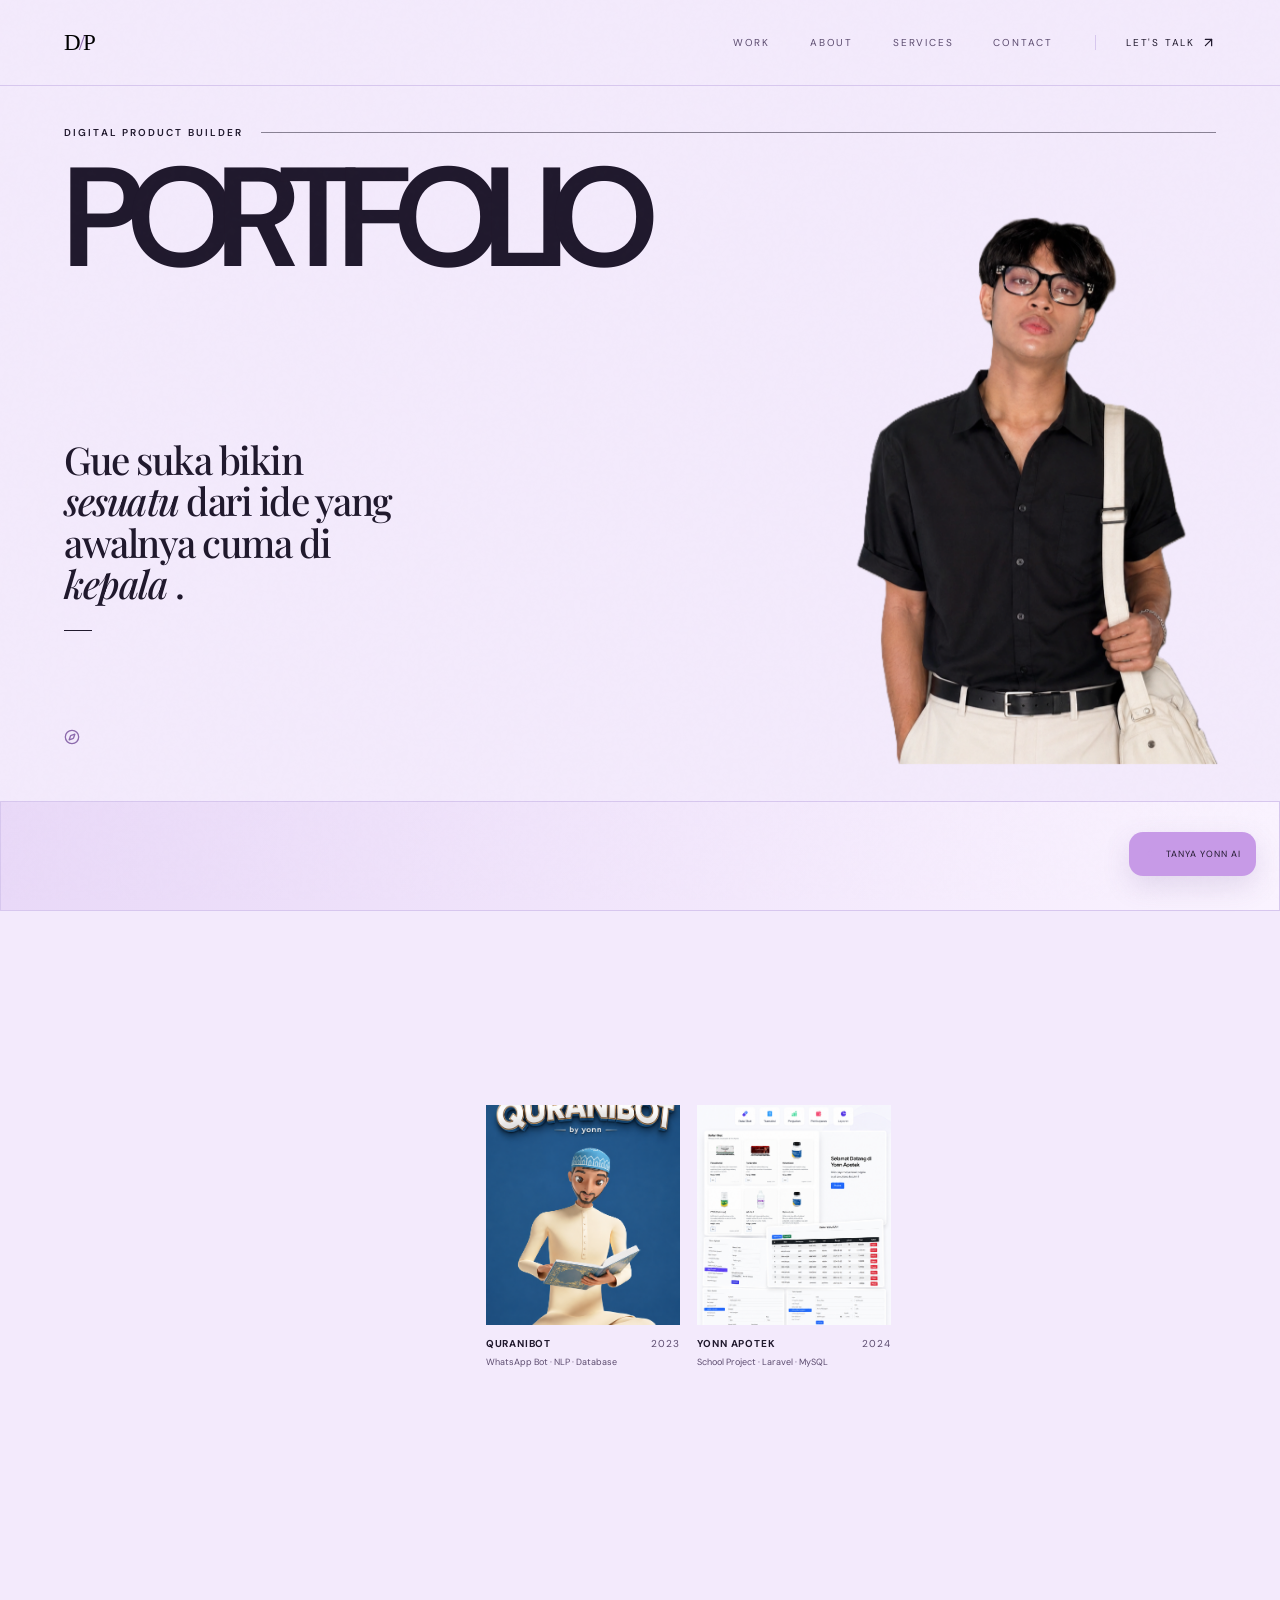
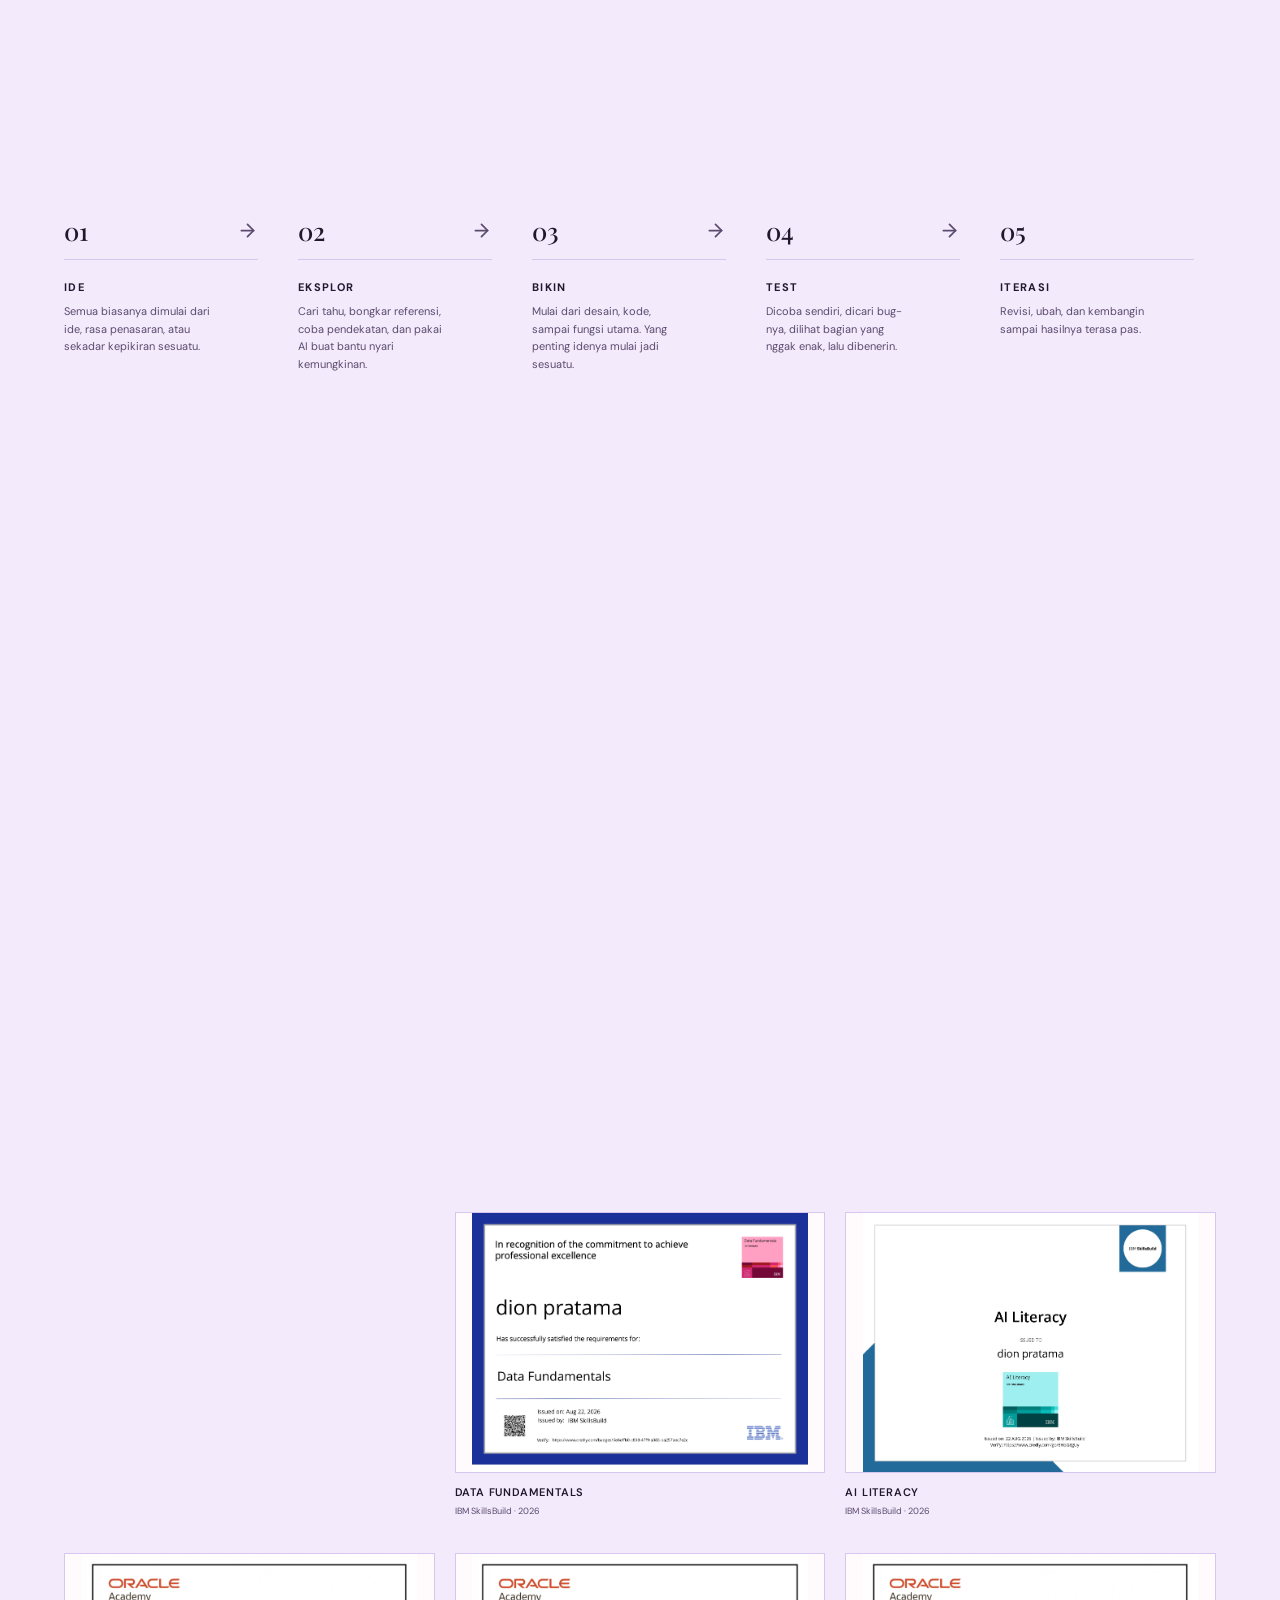
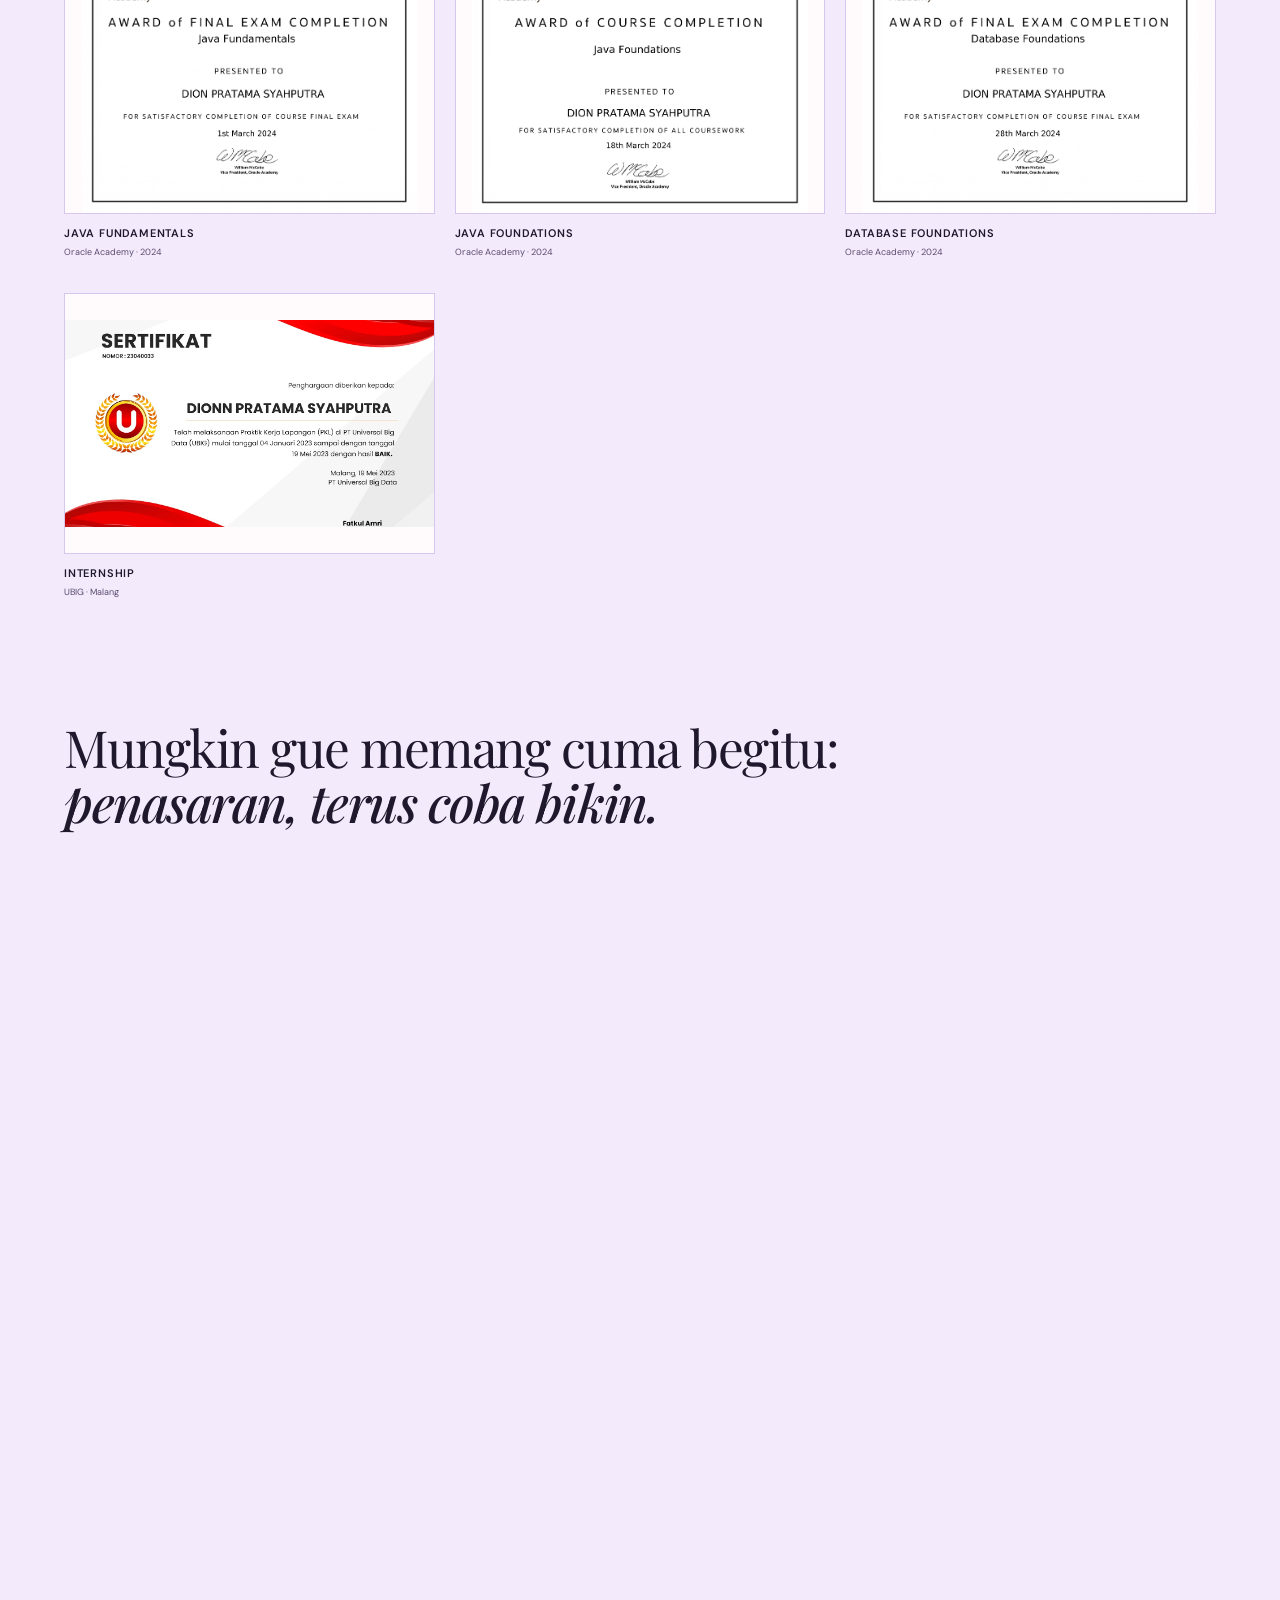
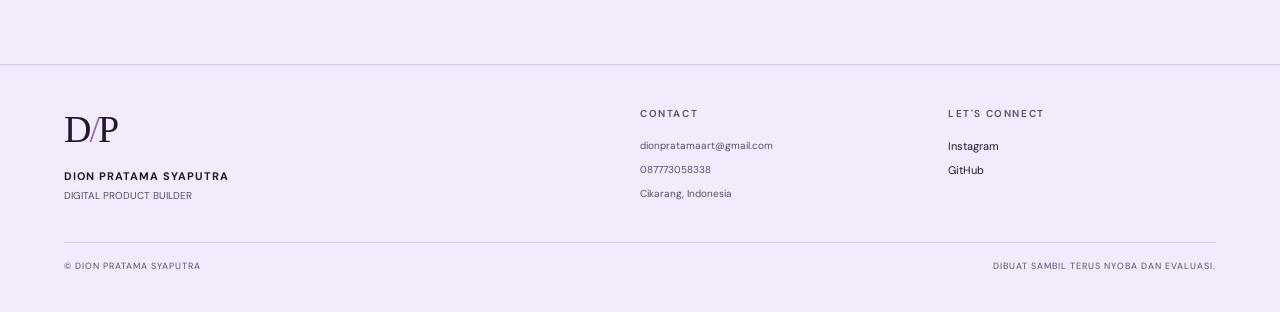
==== commit 7b8edb76: "Polish AI chatbot animations" ====
--- a/index.html
+++ b/index.html
@@ -3,8 +3,7 @@
 
 <head>
     <meta charset="UTF-8">
-    <meta name="viewport" content="width=device-width, initial-scale=1.0">
-    <!-- <meta name="viewport" content="width=device-width, initial-scale=1.0, maximum-scale=1.0, user-scalable=no"> -->
+    <meta name="viewport" content="width=device-width, initial-scale=1.0, maximum-scale=1.0, user-scalable=no">
     <meta name="theme-color" content="#f5f2eb">
     <meta name="description" content="Dion Pratama Syaputra — Web Designer & Digital Creative">
     <title>Dion Pratama Syaputra — Portfolio</title>
@@ -89,18 +88,24 @@
                         <div class="hero-actions" aria-label="External profiles">
                             <a href="https://www.linkedin.com/in/dionnnprtma" target="_blank" rel="noopener noreferrer">
                                 <span>LinkedIn</span>
-                                <b>↗</b>
+                                <b><svg class="arrow-icon" aria-hidden="true" viewBox="0 0 24 24">
+                                        <path d="M5 12h14M13 6l6 6-6 6"></path>
+                                    </svg></b>
                             </a>
 
                             <a href="https://www.credly.com/users/dion-pratama/badges/credly" target="_blank"
                                 rel="noopener noreferrer">
                                 <span>Credly</span>
-                                <b>↗</b>
+                                <b><svg class="arrow-icon" aria-hidden="true" viewBox="0 0 24 24">
+                                        <path d="M5 12h14M13 6l6 6-6 6"></path>
+                                    </svg></b>
                             </a>
 
                             <a href="https://github.com/dionnsadboyy" target="_blank" rel="noopener noreferrer">
                                 <span>GitHub</span>
-                                <b>↗</b>
+                                <b><svg class="arrow-icon" aria-hidden="true" viewBox="0 0 24 24">
+                                        <path d="M5 12h14M13 6l6 6-6 6"></path>
+                                    </svg></b>
                             </a>
                         </div>
 
@@ -169,7 +174,9 @@
                     <button class="project-card reveal project-1 is-visible" data-project="yonngpt" type="button">
                         <span class="project-image">
                             <img src="/assets/yonngpt.jpeg" alt="YonnGPT financial tracker" loading="lazy">
-                            <span class="project-arrow" aria-hidden="true">↗</span>
+                            <span class="project-arrow" aria-hidden="true"><svg class="arrow-icon" viewBox="0 0 24 24">
+                                    <path d="M5 12h14M13 6l6 6-6 6"></path>
+                                </svg></span>
                         </span>
 
                         <span class="project-meta">
@@ -185,7 +192,9 @@
                     <button class="project-card reveal project-2 is-visible" data-project="our-museum" type="button">
                         <span class="project-image">
                             <img src="/assets/ourmuseum.jpeg" alt="Our Museum project" loading="lazy">
-                            <span class="project-arrow" aria-hidden="true">↗</span>
+                            <span class="project-arrow" aria-hidden="true"><svg class="arrow-icon" viewBox="0 0 24 24">
+                                    <path d="M5 12h14M13 6l6 6-6 6"></path>
+                                </svg></span>
                         </span>
 
                         <span class="project-meta">
@@ -201,7 +210,9 @@
                     <button class="project-card reveal project-3 is-visible" data-project="quranibot" type="button">
                         <span class="project-image">
                             <img src="/assets/quranibot.png" alt="QuraniBot project" loading="lazy">
-                            <span class="project-arrow" aria-hidden="true">↗</span>
+                            <span class="project-arrow" aria-hidden="true"><svg class="arrow-icon" viewBox="0 0 24 24">
+                                    <path d="M5 12h14M13 6l6 6-6 6"></path>
+                                </svg></span>
                         </span>
 
                         <span class="project-meta">
@@ -218,7 +229,9 @@
                         <span class="project-image">
                             <img src="/assets/yonn-apotek.png" alt="Yonn Apotek pharmacy management system"
                                 loading="lazy">
-                            <span class="project-arrow" aria-hidden="true">↗</span>
+                            <span class="project-arrow" aria-hidden="true"><svg class="arrow-icon" viewBox="0 0 24 24">
+                                    <path d="M5 12h14M13 6l6 6-6 6"></path>
+                                </svg></span>
                         </span>
 
                         <span class="project-meta">
@@ -252,7 +265,9 @@
 
                         <span class="archive-action" aria-hidden="true">
                             <span>Lihat arsip</span>
-                            <span class="archive-arrow">↗</span>
+                            <span class="archive-arrow"><svg class="arrow-icon" aria-hidden="true" viewBox="0 0 24 24">
+                                    <path d="M5 12h14M13 6l6 6-6 6"></path>
+                                </svg></span>
                         </span>
                     </button>
 
@@ -267,7 +282,9 @@
 
                             <span class="archive-year">2023</span>
                             <span class="archive-status">Archived</span>
-                            <span class="archive-arrow">↗</span>
+                            <span class="archive-arrow"><svg class="arrow-icon" aria-hidden="true" viewBox="0 0 24 24">
+                                    <path d="M5 12h14M13 6l6 6-6 6"></path>
+                                </svg></span>
                         </button>
 
                         <button class="archive-item" type="button">
@@ -280,7 +297,9 @@
 
                             <span class="archive-year">—</span>
                             <span class="archive-status">Archived</span>
-                            <span class="archive-arrow">↗</span>
+                            <span class="archive-arrow"><svg class="arrow-icon" aria-hidden="true" viewBox="0 0 24 24">
+                                    <path d="M5 12h14M13 6l6 6-6 6"></path>
+                                </svg></span>
                         </button>
 
                         <button class="archive-item" type="button">
@@ -293,7 +312,9 @@
 
                             <span class="archive-year">—</span>
                             <span class="archive-status">Archived</span>
-                            <span class="archive-arrow">↗</span>
+                            <span class="archive-arrow"><svg class="arrow-icon" aria-hidden="true" viewBox="0 0 24 24">
+                                    <path d="M5 12h14M13 6l6 6-6 6"></path>
+                                </svg></span>
                         </button>
                     </div>
                 </div>
@@ -562,7 +583,9 @@
                             alt="IBM SkillsBuild AI Fundamentals certificate" loading="lazy">
 
                         <span class="certificate-arrow" aria-hidden="true">
-                            ↗
+                            <svg class="arrow-icon" aria-hidden="true" viewBox="0 0 24 24">
+                                <path d="M5 12h14M13 6l6 6-6 6"></path>
+                            </svg>
                         </span>
                     </a>
 
@@ -584,7 +607,9 @@
                             alt="IBM SkillsBuild Data Fundamentals certificate" loading="lazy">
 
                         <span class="certificate-arrow" aria-hidden="true">
-                            ↗
+                            <svg class="arrow-icon" aria-hidden="true" viewBox="0 0 24 24">
+                                <path d="M5 12h14M13 6l6 6-6 6"></path>
+                            </svg>
                         </span>
                     </a>
 
@@ -605,7 +630,9 @@
                             alt="IBM SkillsBuild AI Literacy certificate" loading="lazy">
 
                         <span class="certificate-arrow" aria-hidden="true">
-                            ↗
+                            <svg class="arrow-icon" aria-hidden="true" viewBox="0 0 24 24">
+                                <path d="M5 12h14M13 6l6 6-6 6"></path>
+                            </svg>
                         </span>
                     </a>
 
@@ -627,7 +654,9 @@
                             alt="Oracle Java Fundamentals certificate" loading="lazy">
 
                         <span class="certificate-arrow" aria-hidden="true">
-                            ↗
+                            <svg class="arrow-icon" aria-hidden="true" viewBox="0 0 24 24">
+                                <path d="M5 12h14M13 6l6 6-6 6"></path>
+                            </svg>
                         </span>
                     </a>
 
@@ -649,7 +678,9 @@
                             alt="Oracle Java Foundations certificate" loading="lazy">
 
                         <span class="certificate-arrow" aria-hidden="true">
-                            ↗
+                            <svg class="arrow-icon" aria-hidden="true" viewBox="0 0 24 24">
+                                <path d="M5 12h14M13 6l6 6-6 6"></path>
+                            </svg>
                         </span>
                     </a>
 
@@ -671,7 +702,9 @@
                             alt="Oracle Database Foundations certificate" loading="lazy">
 
                         <span class="certificate-arrow" aria-hidden="true">
-                            ↗
+                            <svg class="arrow-icon" aria-hidden="true" viewBox="0 0 24 24">
+                                <path d="M5 12h14M13 6l6 6-6 6"></path>
+                            </svg>
                         </span>
                     </a>
 
@@ -692,7 +725,9 @@
                             loading="lazy">
 
                         <span class="certificate-arrow" aria-hidden="true">
-                            ↗
+                            <svg class="arrow-icon" aria-hidden="true" viewBox="0 0 24 24">
+                                <path d="M5 12h14M13 6l6 6-6 6"></path>
+                            </svg>
                         </span>
                     </a>
 
@@ -875,10 +910,10 @@
             aria-labelledby="assistantTitle" hidden>
             <div class="assistant-panel__head">
                 <div><span class="eyebrow">Portfolio guide</span>
-                    <h2 id="assistantTitle">Tanya Dion AI</h2>
+                    <h2 id="assistantTitle">Tanya Yonn AI</h2>
                     <p>Kenali background, project, dan skill gue.</p>
                 </div><button class="assistant-close" id="assistantClose" type="button"
-                    aria-label="Tutup Tanya Dion AI">×</button>
+                    aria-label="Tutup Tanya Yonn AI">×</button>
             </div>
             <div class="assistant-messages" id="assistantMessages" aria-live="polite"
                 aria-label="Percakapan dengan assistant">
@@ -894,10 +929,14 @@
                     portfolio Dion</label><textarea id="assistantInput" rows="1" maxlength="600"
                     placeholder="Tanya apa aja tentang Dion..."
                     aria-label="Tanya soal portfolio Dion"></textarea><button type="submit"
-                    aria-label="Kirim pertanyaan">↗</button></form>
+                    aria-label="Kirim pertanyaan"><svg class="assistant-send-icon" aria-hidden="true"
+                        viewBox="0 0 24 24">
+                        <path d="M21 3 14 21l-4-7-7-4L21 3Z"></path>
+                        <path d="m10 14 11-11"></path>
+                    </svg></button></form>
         </section>
         <button class="assistant-launcher" id="assistantLauncher" type="button" aria-expanded="false"
-            aria-controls="assistantPanel"><span aria-hidden="true">✦</span> Tanya Dion AI</button>
+            aria-controls="assistantPanel"><span aria-hidden="true">✦</span> Tanya Yonn AI</button>
     </div>
     <script src="script.js"></script>
 </body>
--- a/style.css
+++ b/style.css
@@ -42,6 +42,10 @@
 
   --line: #d7c7ee;
   --cream: #fffafc;
+}
+.ask-dion-ai textarea,
+.ask-dion-ai input {
+  font-size: 16px;
 }
 .site-shell {
   overflow: hidden;
@@ -2463,22 +2467,44 @@
   border: 0;
   font: inherit;
 }
+.arrow-icon {
+  display: block;
+  width: 1em;
+  height: 1em;
+  fill: none;
+  stroke: currentColor;
+  stroke-linecap: round;
+  stroke-linejoin: round;
+  stroke-width: 2;
+}
 .assistant-launcher {
   display: inline-flex;
   align-items: center;
   gap: 8px;
   min-height: 44px;
   padding: 0 15px;
-  background: var(--ink);
-  color: var(--cream);
-  box-shadow: 0 10px 28px rgba(32, 25, 45, .18);
+  background: var(--purple);
+  color: var(--ink);
+  box-shadow: 0 10px 28px rgba(106, 77, 141, 0.16);
+  border-radius: 14px;
   text-transform: uppercase;
   letter-spacing: 1px;
   font-size: 9px;
-  transition: transform .2s ease, background .2s ease;
-}
-.assistant-launcher span { color: var(--purple); font-size: 15px; }
-.assistant-launcher:hover { transform: translateY(-2px); background: var(--purple-deep); }
+  transition:
+    transform 0.2s ease,
+    background 0.2s ease;
+  animation: assistant-launcher-pulse 4.5s ease-in-out infinite;
+}
+.assistant-launcher span {
+  color: var(--purple);
+  font-size: 15px;
+}
+.assistant-launcher:hover {
+  transform: translateY(-2px);
+  background: var(--purple-deep);
+  color: var(--cream);
+  animation-play-state: paused;
+}
 .assistant-panel {
   width: min(370px, calc(100vw - 32px));
   max-height: min(560px, calc(100dvh - 112px));
@@ -2488,30 +2514,290 @@
   background: var(--cream);
   color: var(--ink);
   border: 1px solid var(--line);
-  box-shadow: 0 20px 60px rgba(32, 25, 45, .18);
-}
-.assistant-panel[hidden] { display: none; }
-.assistant-panel__head { display: flex; justify-content: space-between; gap: 14px; padding: 19px 19px 15px; border-bottom: 1px solid var(--line); }
-.assistant-panel__head h2 { margin: 6px 0 5px; font: 500 27px/1 "Playfair Display", serif; letter-spacing: -.7px; }
-.assistant-panel__head p { margin: 0; max-width: 250px; color: var(--muted); font-size: 10px; line-height: 1.55; }
-.assistant-close { width: 32px; height: 32px; flex: 0 0 auto; background: transparent; color: var(--muted); font-size: 23px; line-height: 1; }
-.assistant-messages { min-height: 96px; max-height: 230px; overflow-y: auto; padding: 15px 19px; display: flex; flex-direction: column; gap: 9px; }
-.assistant-message { width: fit-content; max-width: 92%; padding: 10px 11px; font-size: 11px; line-height: 1.55; white-space: pre-wrap; }
-.assistant-message--assistant { background: var(--purple-soft); border: 1px solid var(--line); color: var(--ink); }
-.assistant-message--user { align-self: flex-end; background: var(--ink); color: var(--cream); }
-.assistant-message.is-thinking { color: var(--muted); font-style: italic; }
-.assistant-suggestions { padding: 0 19px 13px; display: flex; flex-wrap: wrap; gap: 6px; border-bottom: 1px solid var(--line); }
-.assistant-suggestions button { padding: 7px 8px; background: transparent; color: var(--purple-deep); border: 1px solid var(--line); font-size: 9px; line-height: 1.3; text-align: left; }
-.assistant-suggestions button:hover { background: var(--purple-soft); }
-.assistant-form { display: grid; grid-template-columns: minmax(0, 1fr) 39px; gap: 8px; padding: 12px 13px; }
-.assistant-form textarea { width: 100%; min-height: 38px; max-height: 90px; resize: vertical; border: 1px solid var(--line); border-radius: 0; padding: 10px; background: var(--cream); color: var(--ink); font: 11px/1.4 "DM Sans", sans-serif; }
-.assistant-form textarea::placeholder { color: var(--muted); }
-.assistant-form button { background: var(--purple-deep); color: var(--cream); font-size: 16px; }
-.assistant-form button:disabled { opacity: .55; cursor: wait; }
-.assistant-launcher:focus-visible, .assistant-close:focus-visible, .assistant-suggestions button:focus-visible, .assistant-form textarea:focus-visible, .assistant-form button:focus-visible { outline: 2px solid var(--purple-deep); outline-offset: 2px; }
+  border-radius: 16px;
+  box-shadow: 0 20px 60px rgba(106, 77, 141, 0.16);
+  opacity: 1;
+  transform: translateY(0);
+  transform-origin: bottom right;
+  animation: assistant-panel-in 0.28s ease-out both;
+}
+.assistant-panel[hidden] {
+  display: none;
+}
+.assistant-panel.is-closing {
+  display: flex;
+  animation: assistant-panel-out 0.2s ease-in both;
+  pointer-events: none;
+}
+.assistant-panel__head {
+  display: flex;
+  justify-content: space-between;
+  gap: 14px;
+  padding: 17px 18px 14px;
+  border-bottom: 1px solid var(--line);
+}
+.assistant-panel__head h2 {
+  margin: 6px 0 5px;
+  font:
+    500 27px/1 "Playfair Display",
+    serif;
+  letter-spacing: -0.7px;
+}
+.assistant-panel__head p {
+  margin: 0;
+  max-width: 250px;
+  color: var(--muted);
+  font-size: 10px;
+  line-height: 1.55;
+}
+.assistant-close {
+  width: 32px;
+  height: 32px;
+  flex: 0 0 auto;
+  background: transparent;
+  color: var(--muted);
+  font-size: 23px;
+  line-height: 1;
+  border-radius: 8px;
+  transition:
+    color 0.2s ease,
+    transform 0.2s ease,
+    background-color 0.2s ease;
+}
+.assistant-close:hover {
+  color: var(--ink);
+  background: var(--purple-soft);
+  transform: rotate(4deg);
+}
+.assistant-messages {
+  min-height: 96px;
+  max-height: 230px;
+  overflow-y: auto;
+  padding: 14px 18px;
+  display: flex;
+  flex-direction: column;
+  gap: 9px;
+}
+.assistant-message {
+  width: fit-content;
+  max-width: 92%;
+  padding: 10px 11px;
+  font-size: 11px;
+  line-height: 1.55;
+  white-space: pre-wrap;
+  border-radius: 10px;
+  animation: assistant-message-in 0.24s ease-out both;
+}
+.assistant-message--assistant {
+  background: var(--purple-soft);
+  border: 1px solid var(--line);
+  color: var(--ink);
+}
+.assistant-message--user {
+  align-self: flex-end;
+  background: var(--surface);
+  color: var(--ink);
+  border: 1px solid var(--line);
+}
+.assistant-message.is-thinking {
+  color: var(--muted);
+  font-style: italic;
+  animation:
+    assistant-message-in 0.24s ease-out both,
+    assistant-typing 1.2s ease-in-out 0.24s infinite;
+}
+.assistant-suggestions {
+  padding: 0 18px 13px;
+  display: flex;
+  flex-wrap: wrap;
+  gap: 6px;
+  border-bottom: 1px solid var(--line);
+}
+.assistant-suggestions button {
+  padding: 7px 8px;
+  border-radius: 8px;
+  background: transparent;
+  color: var(--purple-deep);
+  border: 1px solid var(--line);
+  font-size: 9px;
+  line-height: 1.3;
+  text-align: left;
+  transition:
+    transform 0.18s ease,
+    background-color 0.18s ease,
+    border-color 0.18s ease;
+}
+.assistant-suggestions button:hover {
+  background: var(--purple-soft);
+  border-color: var(--purple);
+  transform: translateY(-1px);
+}
+.assistant-suggestions button:active {
+  transform: translateY(1px) scale(0.98);
+}
+.assistant-form {
+  display: grid;
+  grid-template-columns: minmax(0, 1fr) 39px;
+  gap: 8px;
+  padding: 12px 13px;
+}
+.assistant-form textarea {
+  width: 100%;
+  min-height: 38px;
+  height: 38px;
+  resize: none;
+  overflow-x: auto;
+  overflow-y: hidden;
+  scrollbar-width: none;
+  white-space: nowrap;
+  border: 1px solid var(--line);
+  border-radius: 9px;
+  padding: 10px;
+  background: var(--cream);
+  color: var(--ink);
+  font:
+    11px/1.4 "DM Sans",
+    sans-serif;
+}
+.assistant-form textarea::-webkit-scrollbar {
+  display: none;
+}
+.assistant-form textarea::placeholder {
+  color: var(--muted);
+}
+.assistant-form button {
+  display: grid;
+  place-items: center;
+  border-radius: 10px;
+  background: var(--purple);
+  color: var(--ink);
+  font-size: 16px;
+  transition:
+    transform 0.22s ease,
+    background-color 0.22s ease;
+}
+.assistant-send-icon {
+  display: block;
+  width: 17px;
+  height: 17px;
+  fill: none;
+  stroke: currentColor;
+  stroke-linecap: round;
+  stroke-linejoin: round;
+  stroke-width: 1.6;
+  transition: transform 0.22s ease;
+}
+.assistant-form button:hover {
+  background: var(--purple-deep);
+  color: var(--cream);
+}
+.assistant-form button:hover .assistant-send-icon {
+  transform: translate(1.5px, -1.5px);
+}
+.assistant-form button:active {
+  transform: scale(0.95);
+}
+.assistant-form button:disabled {
+  opacity: 0.55;
+  cursor: wait;
+}
+.assistant-launcher:focus-visible,
+.assistant-close:focus-visible,
+.assistant-suggestions button:focus-visible,
+.assistant-form textarea:focus-visible,
+.assistant-form button:focus-visible {
+  outline: 2px solid var(--purple-deep);
+  outline-offset: 2px;
+}
 @media (max-width: 640px) {
-  .portfolio-assistant { right: max(16px, env(safe-area-inset-right)); bottom: max(16px, env(safe-area-inset-bottom)); }
-  .assistant-panel { width: min(370px, calc(100vw - 32px)); max-height: min(520px, calc(100dvh - 94px)); }
-  .assistant-launcher { min-height: 42px; padding-inline: 13px; }
-  .assistant-messages { max-height: 190px; }
-}
+  .portfolio-assistant {
+    right: max(16px, env(safe-area-inset-right));
+    bottom: max(16px, env(safe-area-inset-bottom));
+  }
+  .assistant-panel {
+    width: min(370px, calc(100vw - 32px));
+    max-height: min(520px, calc(100dvh - 94px));
+  }
+  .assistant-launcher {
+    min-height: 42px;
+    padding-inline: 13px;
+  }
+  .assistant-messages {
+    max-height: 190px;
+  }
+  .assistant-suggestions {
+    flex-wrap: nowrap;
+    overflow-x: auto;
+    overscroll-behavior-x: contain;
+    scrollbar-width: thin;
+    padding-bottom: 12px;
+  }
+  .assistant-suggestions button {
+    flex: 0 0 auto;
+    white-space: nowrap;
+  }
+}
+
+@keyframes assistant-launcher-pulse {
+  0%,
+  100% {
+    transform: scale(1);
+  }
+  50% {
+    transform: scale(1.018);
+  }
+}
+
+@keyframes assistant-panel-in {
+  from {
+    opacity: 0;
+    transform: translateY(10px);
+  }
+  to {
+    opacity: 1;
+    transform: translateY(0);
+  }
+}
+
+@keyframes assistant-panel-out {
+  from {
+    opacity: 1;
+    transform: translateY(0);
+  }
+  to {
+    opacity: 0;
+    transform: translateY(10px);
+  }
+}
+
+@keyframes assistant-message-in {
+  from {
+    opacity: 0;
+    transform: translateY(6px);
+  }
+  to {
+    opacity: 1;
+    transform: translateY(0);
+  }
+}
+
+@keyframes assistant-typing {
+  0%,
+  100% {
+    opacity: 0.58;
+  }
+  50% {
+    opacity: 1;
+  }
+}
+
+@media (prefers-reduced-motion: reduce) {
+  .portfolio-assistant *,
+  .portfolio-assistant *::before,
+  .portfolio-assistant *::after {
+    animation-duration: 0.01ms !important;
+    animation-iteration-count: 1 !important;
+    transition-duration: 0.01ms !important;
+    scroll-behavior: auto !important;
+  }
+}
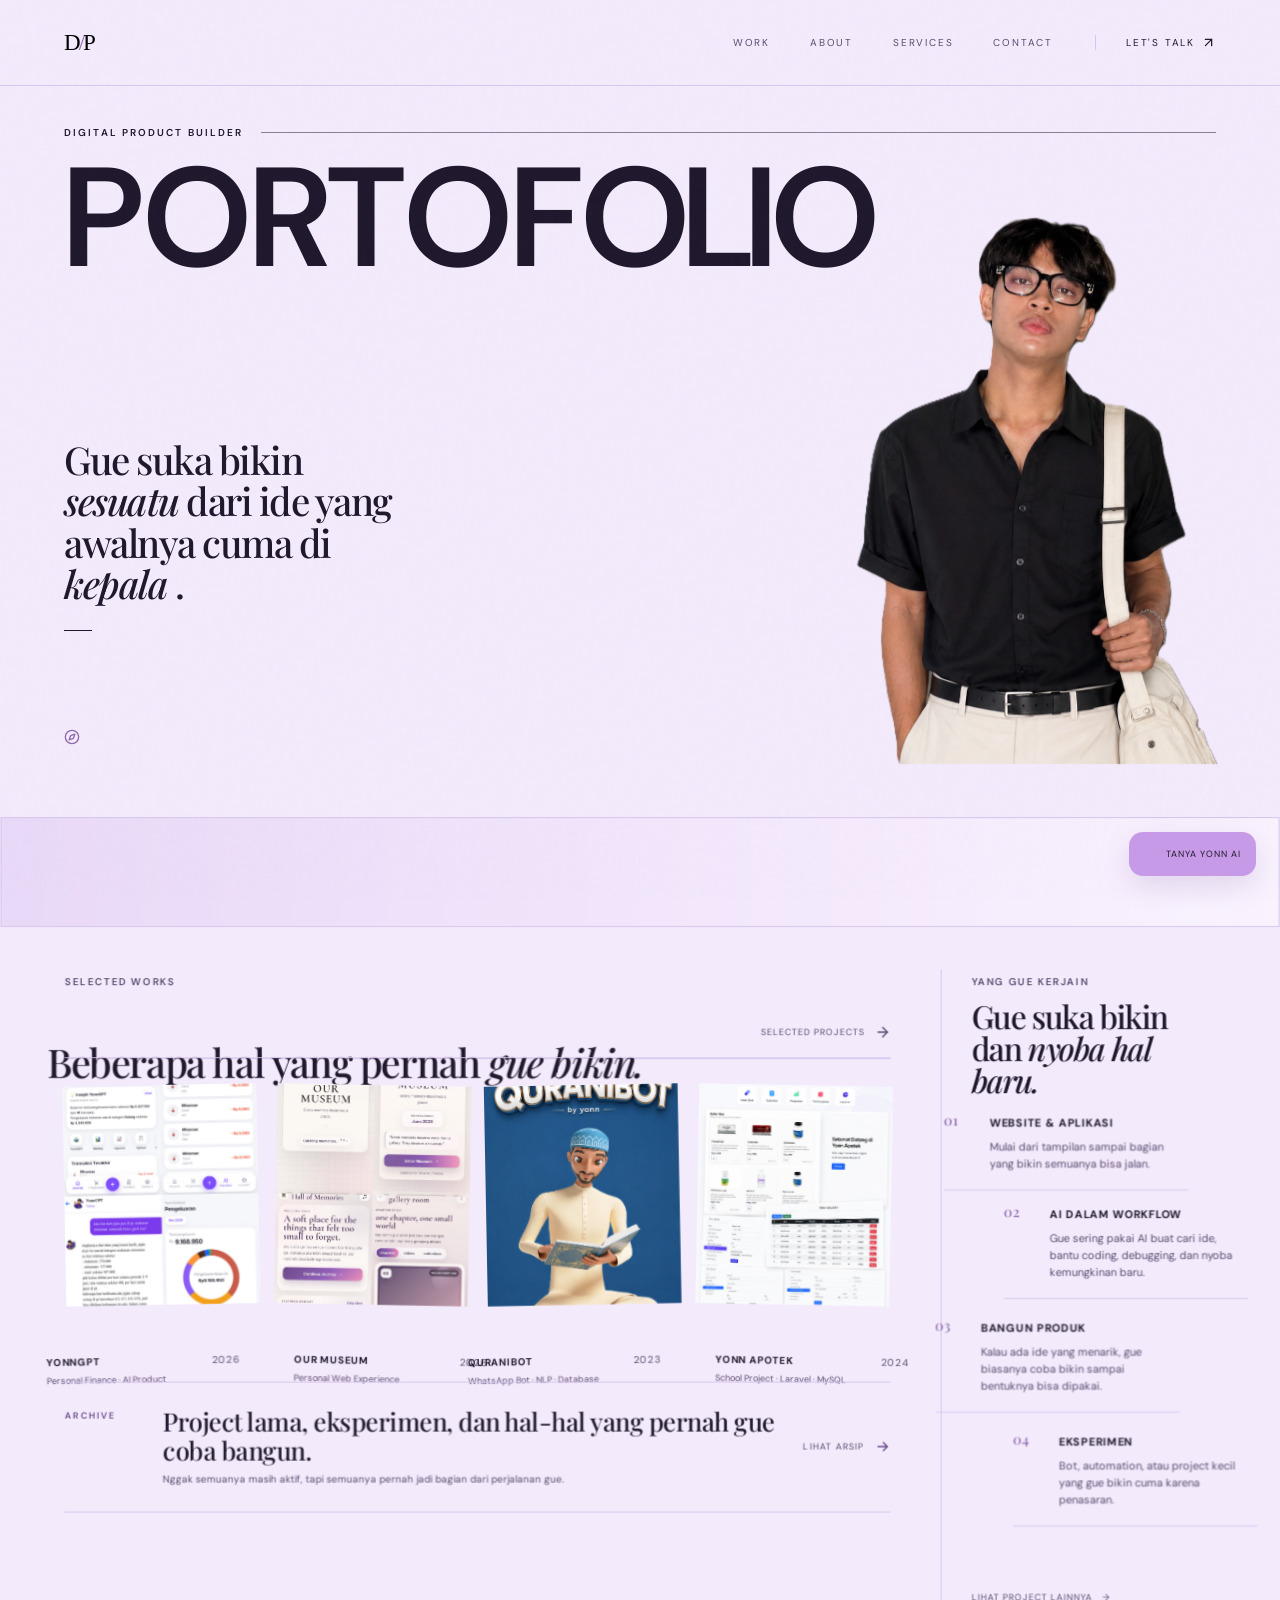
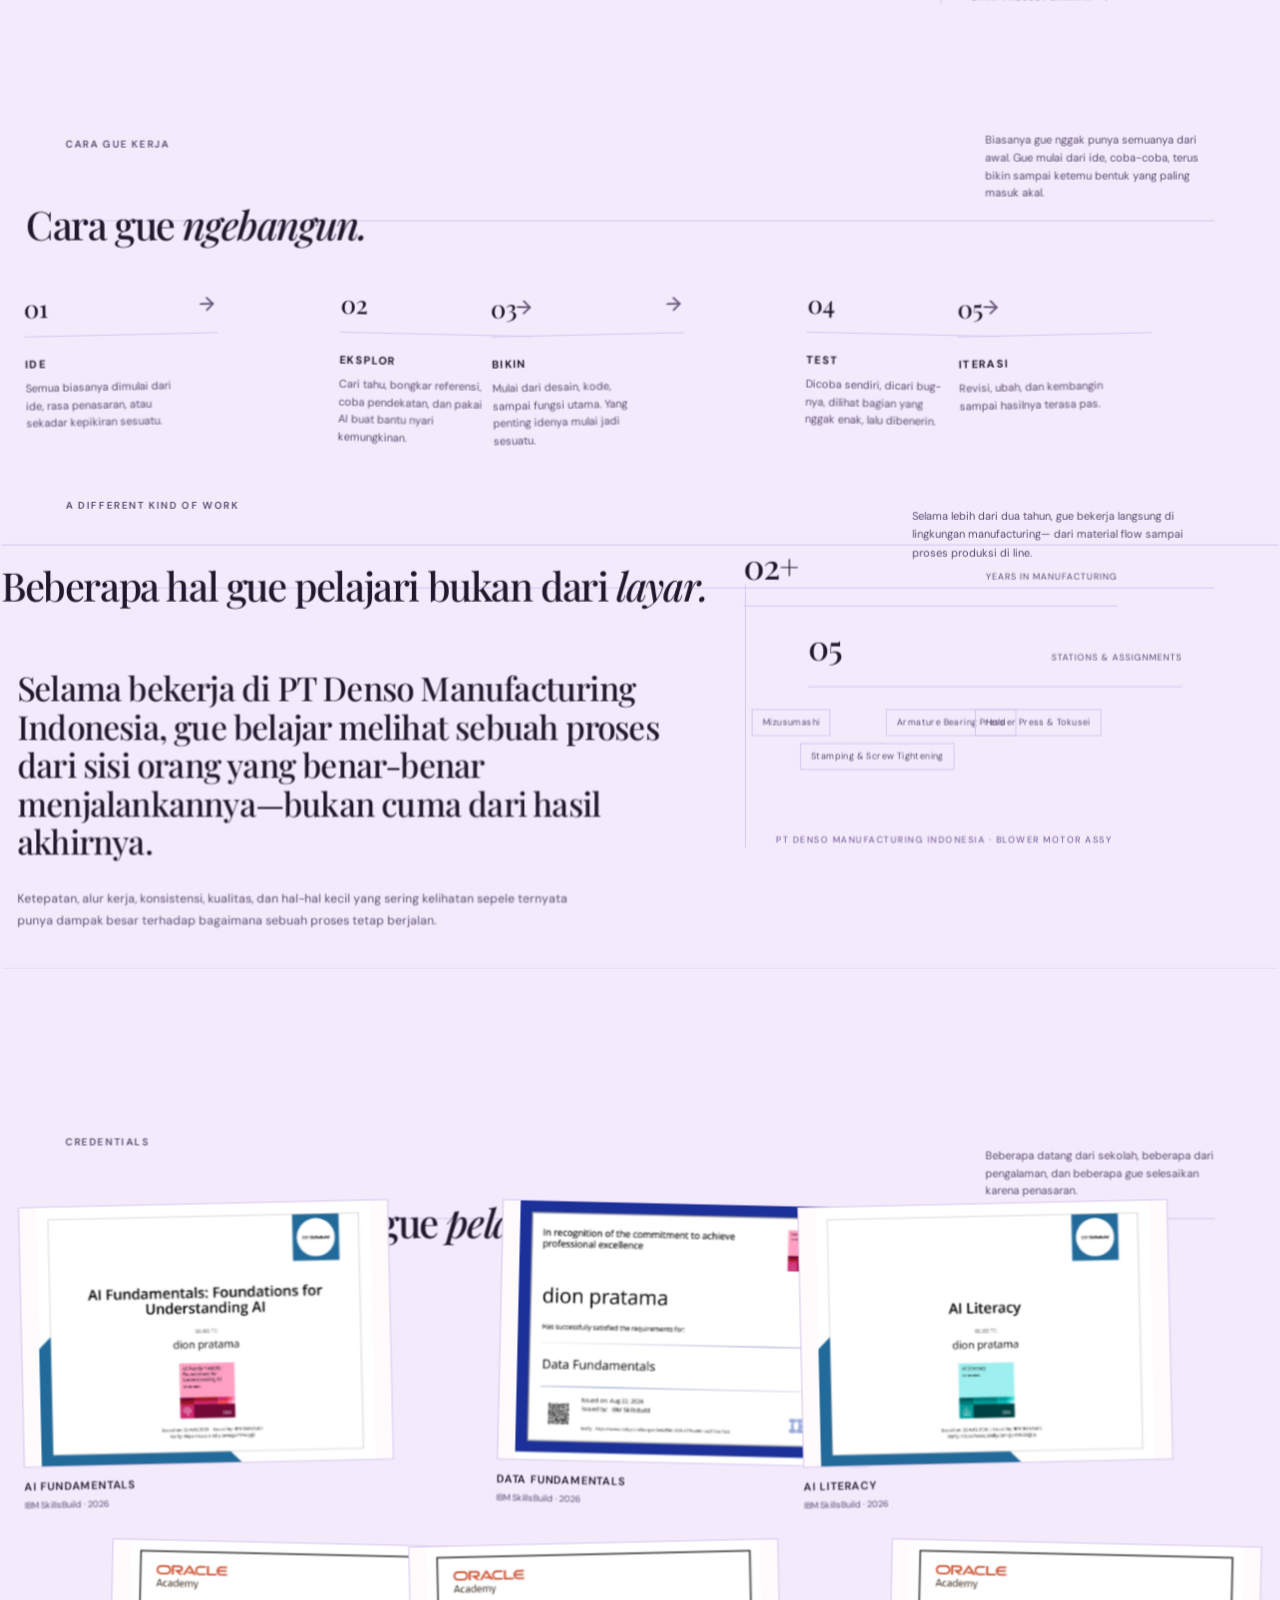
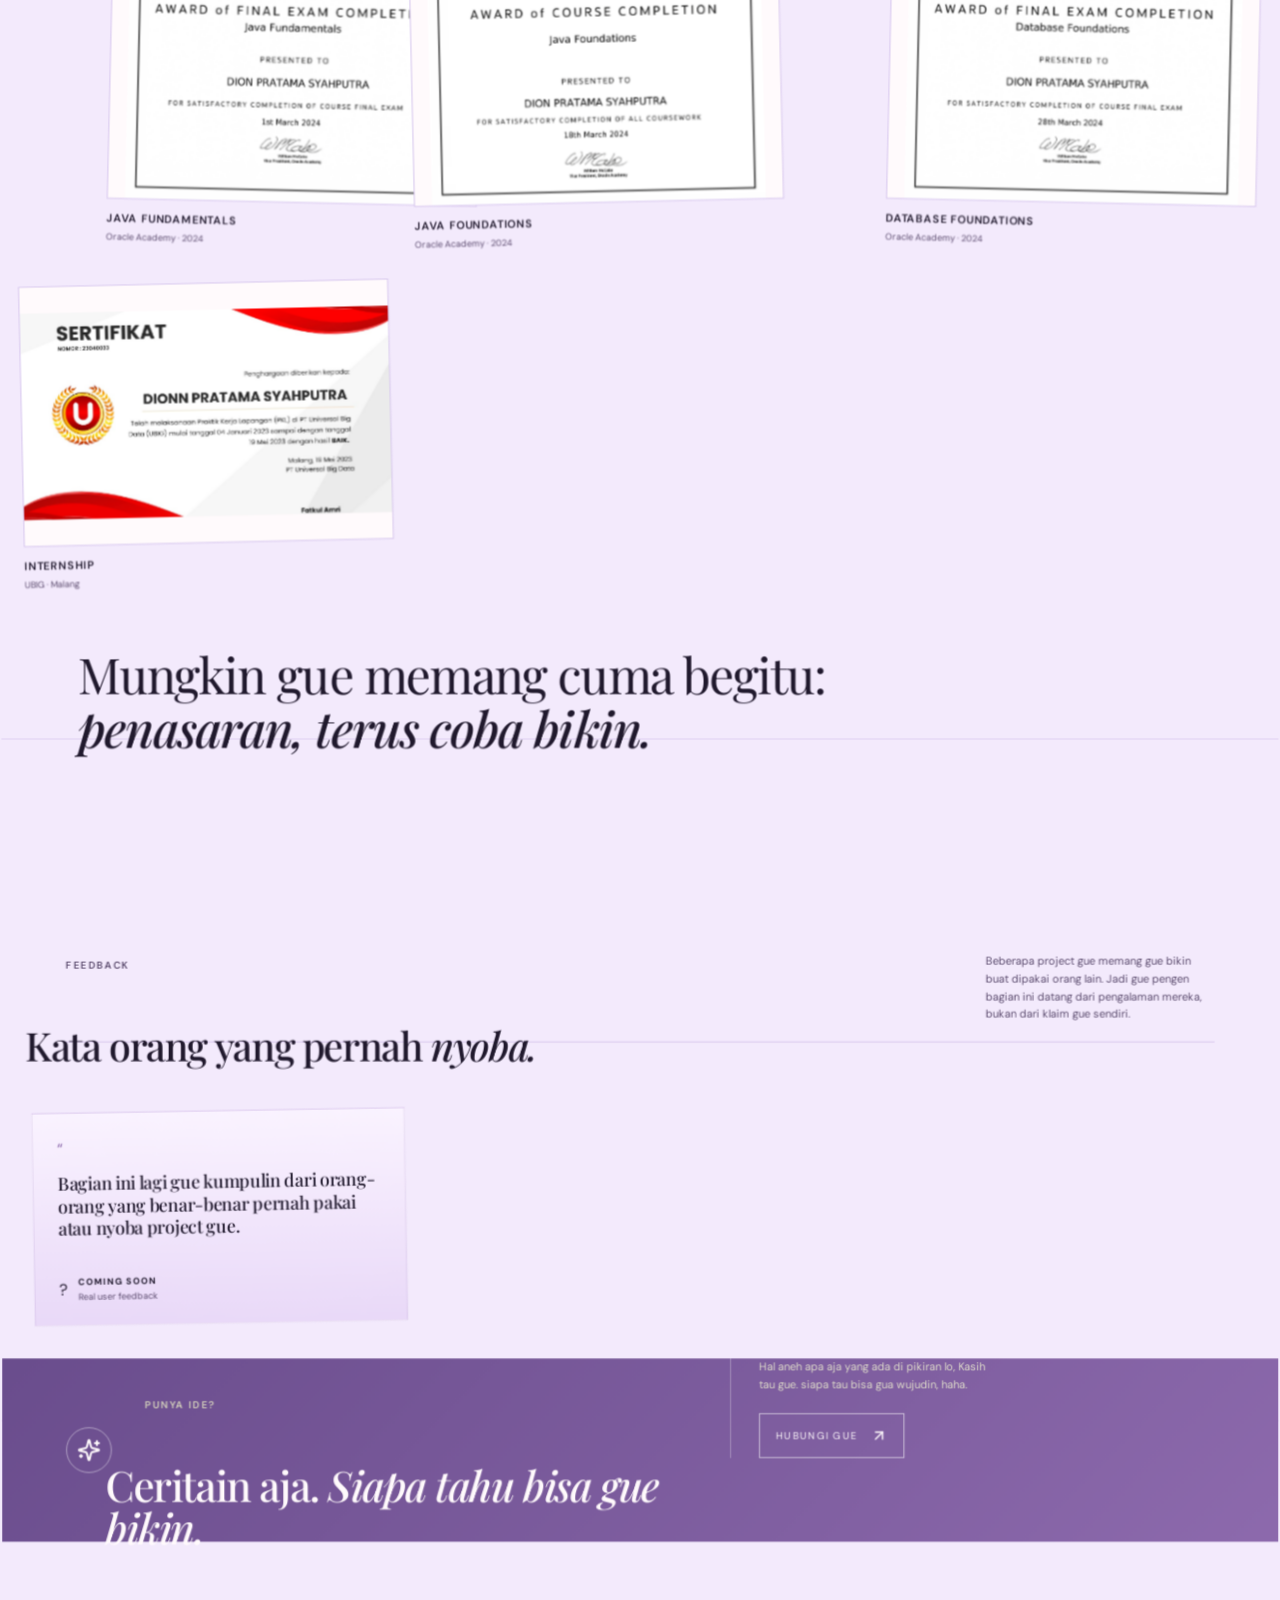
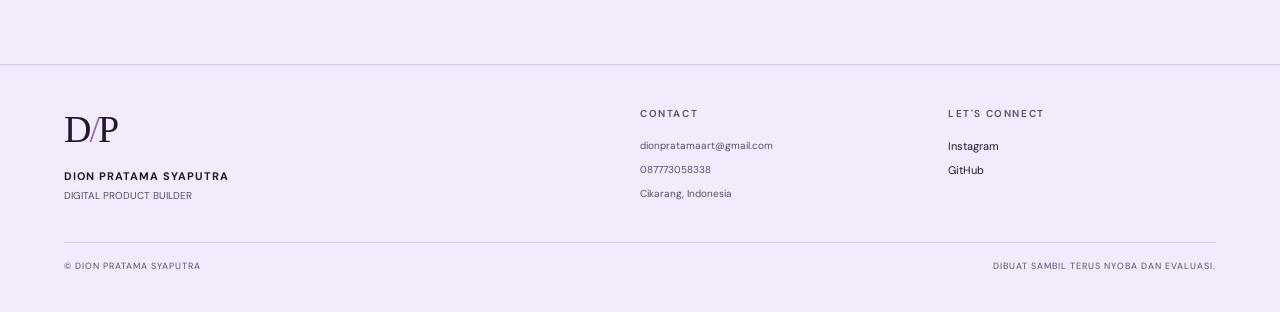
==== commit 6c07fb80: "add animaasi bosku" ====
--- a/index.html
+++ b/index.html
@@ -49,7 +49,7 @@
             </div>
             <div class="hero-stage">
 
-                <h1 class="hero-title reveal is-visible">Portfo<span>lio</span></h1>
+                <h1 class="hero-title reveal is-visible">P o r t o f o<span> l i o</span></h1>
 
                 <div class="hero-image-wrap reveal is-visible"><img alt="Editorial portrait for Dion Pratama Syaputra"
                         src="assets/profile.png" />
--- a/style.css
+++ b/style.css
@@ -2801,3 +2801,356 @@
     scroll-behavior: auto !important;
   }
 }
+
+/* =========================================================
+   V2 KINETIC MOTION LAYER
+   Body-only. Hero + chatbot intentionally excluded.
+========================================================= */
+
+.stats-strip,
+.work-layout,
+.process,
+.factory-chapter,
+.certifications,
+.factory-bridge,
+.kind-words,
+.cta {
+  translate: 0 var(--section-y, 0px);
+
+  scale: var(--section-scale, 1);
+
+  will-change: translate, scale;
+}
+
+.section-heading h2,
+.factory-heading h2,
+.factory-bridge p,
+.project-card,
+.project-meta,
+.process-step,
+.service-item,
+.factory-story,
+.factory-summary,
+.factory-stat,
+.factory-tags span,
+.certificate-card,
+.testimonial,
+.cta h2,
+.cta-action {
+  translate: var(--kinetic-x, 0px) var(--kinetic-y, 0px);
+
+  scale: var(--kinetic-scale, 1);
+
+  rotate: var(--kinetic-rotate, 0deg);
+
+  will-change: translate, scale, rotate;
+}
+
+/* =========================================================
+   PROJECT IMAGE DEPTH
+========================================================= */
+
+.project-image {
+  overflow: hidden;
+}
+
+.project-image img {
+  translate: var(--cursor-x, 0px) var(--cursor-y, 0px);
+
+  rotate: var(--cursor-r, 0deg);
+
+  scale: 1;
+
+  transform-origin: center center;
+
+  transition:
+    scale 700ms cubic-bezier(0.16, 1, 0.3, 1),
+    translate 700ms cubic-bezier(0.16, 1, 0.3, 1),
+    rotate 700ms cubic-bezier(0.16, 1, 0.3, 1),
+    filter 450ms ease;
+}
+
+.project-card {
+  translate: var(--card-x, 0px) var(--card-y, 0px);
+
+  transition: translate 450ms cubic-bezier(0.16, 1, 0.3, 1);
+}
+
+.project-card:hover .project-image img {
+  scale: 1.07;
+}
+
+.project-card:hover .project-arrow {
+  transform: translateY(0) scale(1.04);
+}
+
+/* =========================================================
+   SECTION DEPTH / VISUAL STACK
+========================================================= */
+
+.stats-strip,
+.process,
+.factory-chapter,
+.certifications,
+.factory-bridge,
+.kind-words,
+.cta {
+  position: relative;
+}
+
+.stats-strip {
+  z-index: 2;
+}
+
+.work-layout {
+  z-index: 1;
+}
+
+.process {
+  z-index: 2;
+}
+
+.factory-chapter {
+  z-index: 1;
+}
+
+.factory-bridge {
+  z-index: 3;
+}
+
+.certifications {
+  z-index: 2;
+}
+
+.kind-words {
+  z-index: 2;
+}
+
+.cta {
+  z-index: 3;
+}
+
+/* =========================================================
+   KINETIC DIVIDERS
+========================================================= */
+
+.section-heading {
+  --divider-progress: 1;
+}
+
+.section-heading::after,
+.factory-heading::after {
+  content: "";
+  display: block;
+  position: absolute;
+  left: 0;
+  bottom: 0;
+  width: 100%;
+  height: 1px;
+  transform-origin: left center;
+  transform: scaleX(var(--divider-progress));
+  background: var(--line);
+  opacity: 0.85;
+  pointer-events: none;
+}
+
+/* =========================================================
+   PROCESS ARROWS
+========================================================= */
+
+.process-step .step-arrow {
+  transition:
+    transform 500ms cubic-bezier(0.16, 1, 0.3, 1),
+    color 250ms ease;
+}
+
+.process-step:hover .step-arrow {
+  transform: translateX(5px) scale(1.04);
+  color: var(--purple-deep);
+}
+
+/* =========================================================
+   SERVICES / FACTORY MICRO DEPTH
+========================================================= */
+
+.service-item:hover {
+  translate: 5px var(--kinetic-y, 0px);
+
+  border-color: var(--purple);
+}
+
+.factory-tags span {
+  transition:
+    transform 280ms cubic-bezier(0.2, 0.7, 0.2, 1),
+    border-color 220ms ease,
+    background-color 220ms ease;
+}
+
+.factory-tags span:hover {
+  transform: translateY(-3px);
+  border-color: var(--purple);
+  background: var(--purple-soft);
+}
+
+/* =========================================================
+   CERTIFICATE DEPTH
+========================================================= */
+
+.certificate-card {
+  transform-origin: center bottom;
+}
+
+.certificate-card:hover {
+  translate: var(--kinetic-x, 0px) calc(var(--kinetic-y, 0px) - 5px);
+
+  transition: translate 400ms cubic-bezier(0.16, 1, 0.3, 1);
+}
+
+.certificate-card:hover .certificate-image img {
+  transform: scale(1.035);
+}
+
+/* =========================================================
+   TESTIMONIAL DEPTH
+========================================================= */
+
+.testimonial {
+  transform-origin: center center;
+  transition:
+    box-shadow 350ms ease,
+    border-color 250ms ease;
+}
+
+.testimonial:hover {
+  box-shadow: 0 18px 40px rgba(32, 25, 45, 0.08);
+  border-color: rgba(123, 94, 164, 0.24);
+}
+
+/* =========================================================
+   CTA
+========================================================= */
+
+.cta-action a {
+  transition:
+    transform 350ms cubic-bezier(0.16, 1, 0.3, 1),
+    background-color 250ms ease,
+    color 250ms ease;
+}
+
+.cta-action a:hover {
+  transform: translateY(-4px);
+}
+
+/* =========================================================
+   TOUCH DEVICES
+========================================================= */
+
+@media (hover: none) {
+  .project-card:hover .project-image img {
+    scale: 1;
+  }
+
+  .project-card:active {
+    scale: 0.985;
+  }
+
+  .process-step:hover .step-arrow {
+    transform: none;
+  }
+
+  .factory-tags span:hover {
+    transform: none;
+  }
+
+  .cta-action a:hover {
+    transform: none;
+  }
+}
+
+/* =========================================================
+   MOBILE — REDUCE INTENSITY, KEEP MOTION
+========================================================= */
+
+@media (max-width: 640px) {
+  .stats-strip,
+  .work-layout,
+  .process,
+  .factory-chapter,
+  .certifications,
+  .factory-bridge,
+  .kind-words,
+  .cta {
+    translate: 0 calc(var(--section-y, 0px) * 0.38);
+
+    scale: calc(1 + (var(--section-scale, 1) - 1) * 0.38);
+  }
+
+  .section-heading h2,
+  .factory-heading h2,
+  .factory-bridge p,
+  .project-card,
+  .project-meta,
+  .process-step,
+  .service-item,
+  .factory-story,
+  .factory-summary,
+  .factory-stat,
+  .factory-tags span,
+  .certificate-card,
+  .testimonial,
+  .cta h2,
+  .cta-action {
+    translate: calc(var(--kinetic-x, 0px) * 0.35)
+      calc(var(--kinetic-y, 0px) * 0.35);
+
+    scale: calc(1 + (var(--kinetic-scale, 1) - 1) * 0.35);
+
+    rotate: calc(var(--kinetic-rotate, 0deg) * 0.35);
+  }
+
+  .project-image img {
+    translate: 0 0;
+    rotate: 0deg;
+  }
+}
+
+/* =========================================================
+   REDUCED MOTION
+========================================================= */
+
+@media (prefers-reduced-motion: reduce) {
+  .stats-strip,
+  .work-layout,
+  .process,
+  .factory-chapter,
+  .certifications,
+  .factory-bridge,
+  .kind-words,
+  .cta,
+  .section-heading h2,
+  .factory-heading h2,
+  .factory-bridge p,
+  .project-card,
+  .project-meta,
+  .process-step,
+  .service-item,
+  .factory-story,
+  .factory-summary,
+  .factory-stat,
+  .factory-tags span,
+  .certificate-card,
+  .testimonial,
+  .cta h2,
+  .cta-action {
+    translate: none !important;
+    scale: 1 !important;
+    rotate: 0deg !important;
+    will-change: auto;
+  }
+
+  .project-image img {
+    translate: none !important;
+    rotate: 0deg !important;
+    scale: 1 !important;
+  }
+}
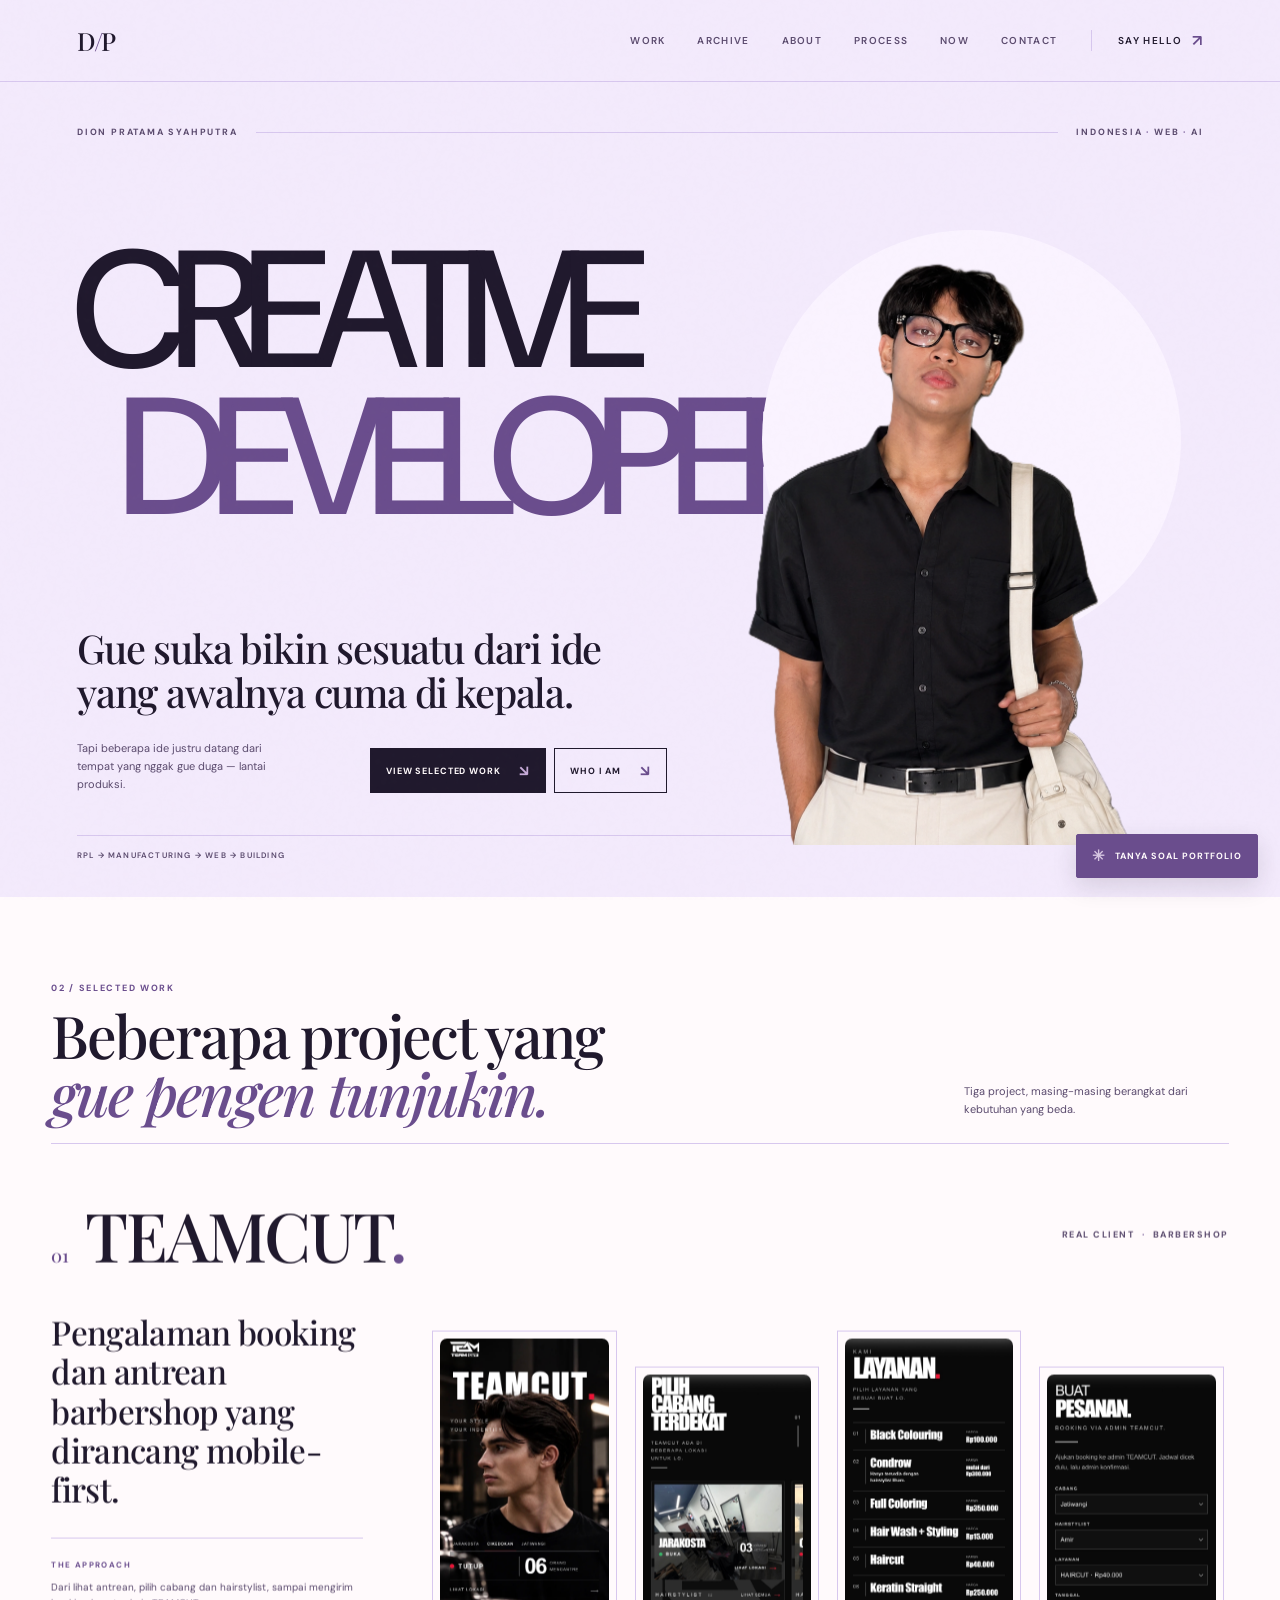
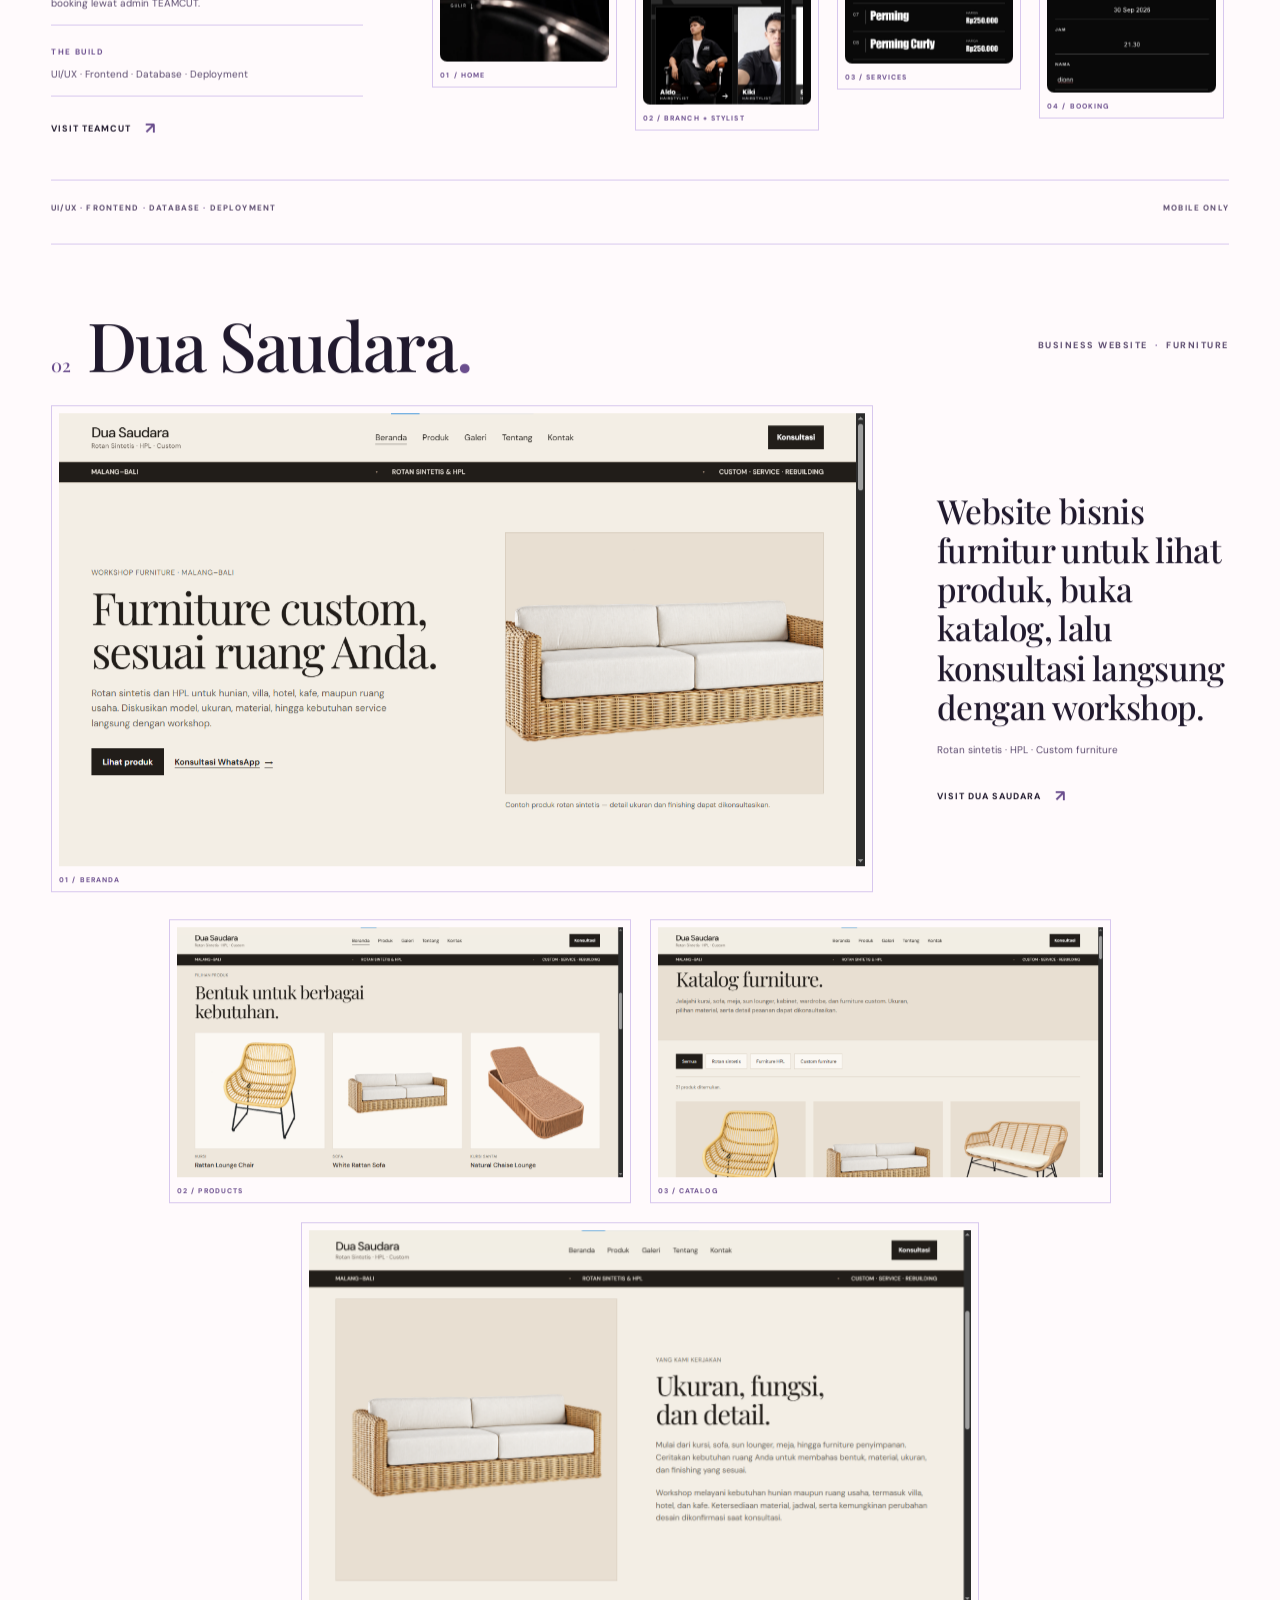
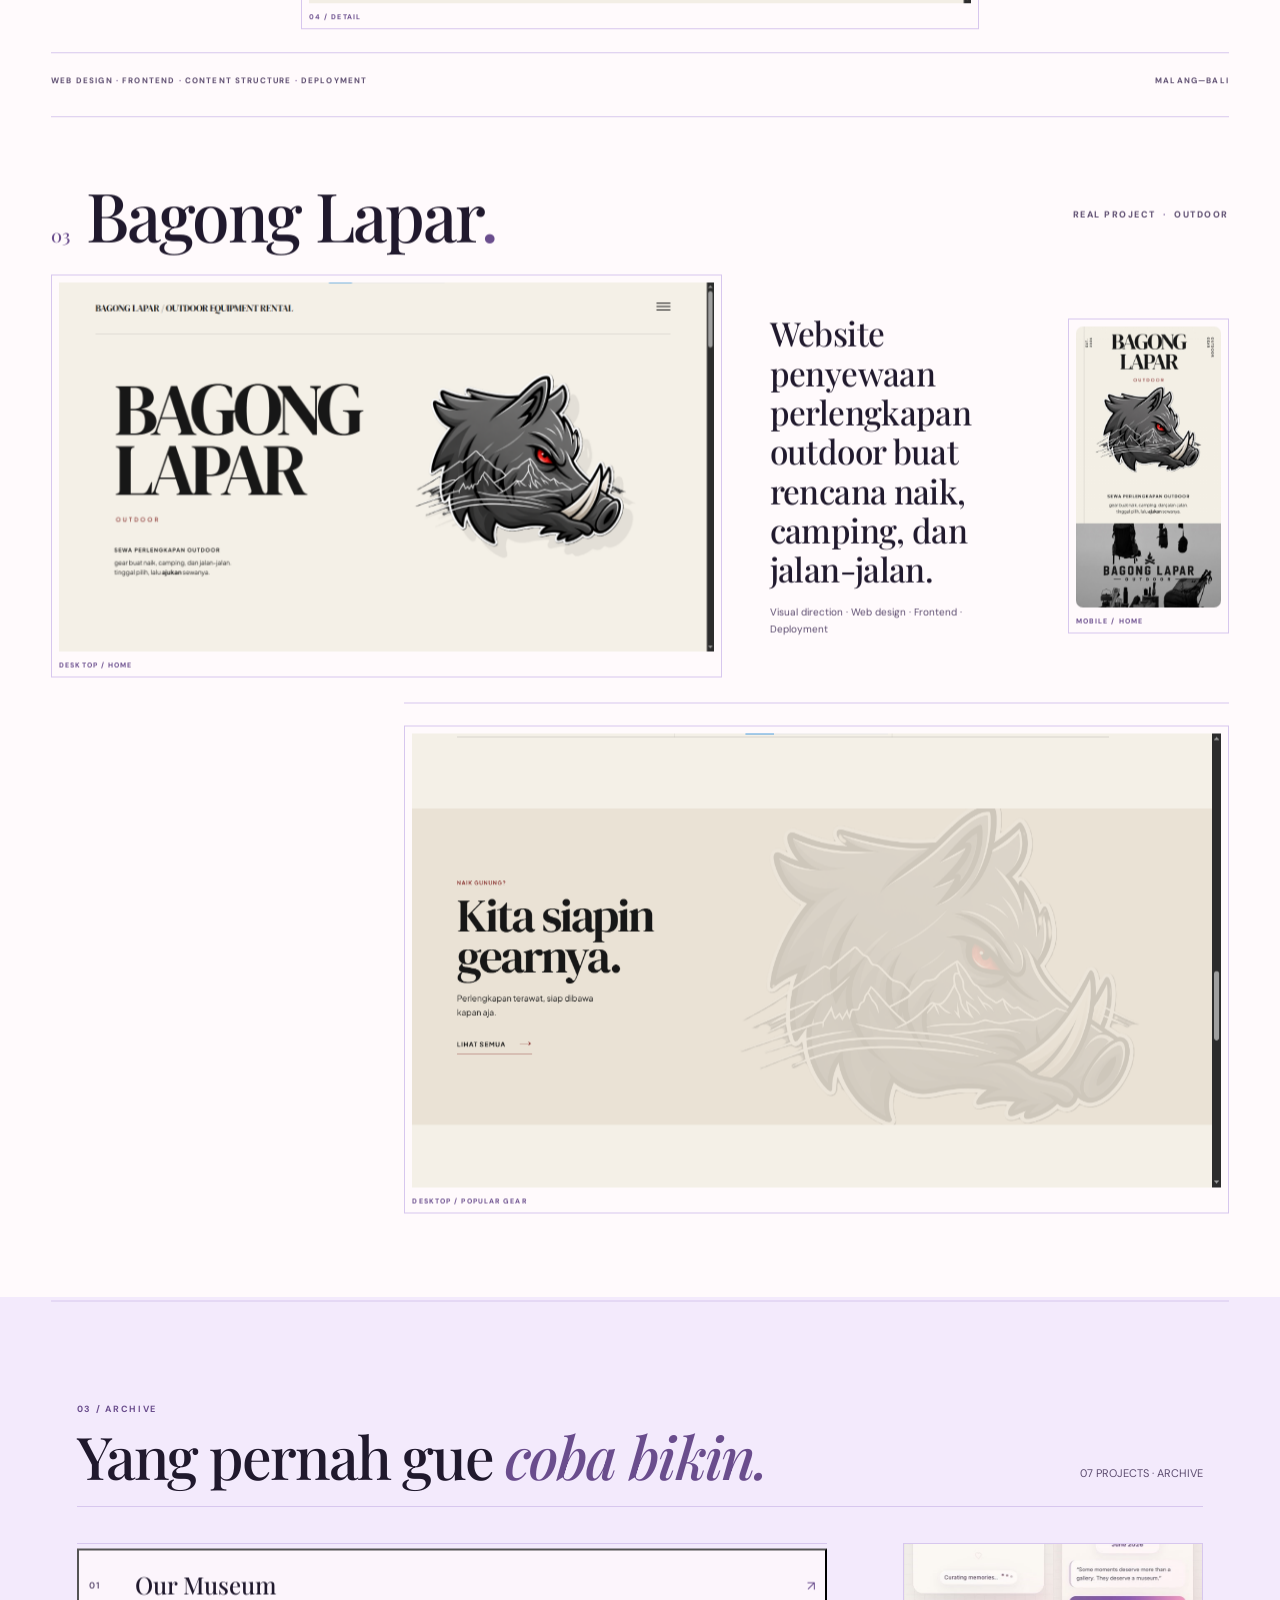
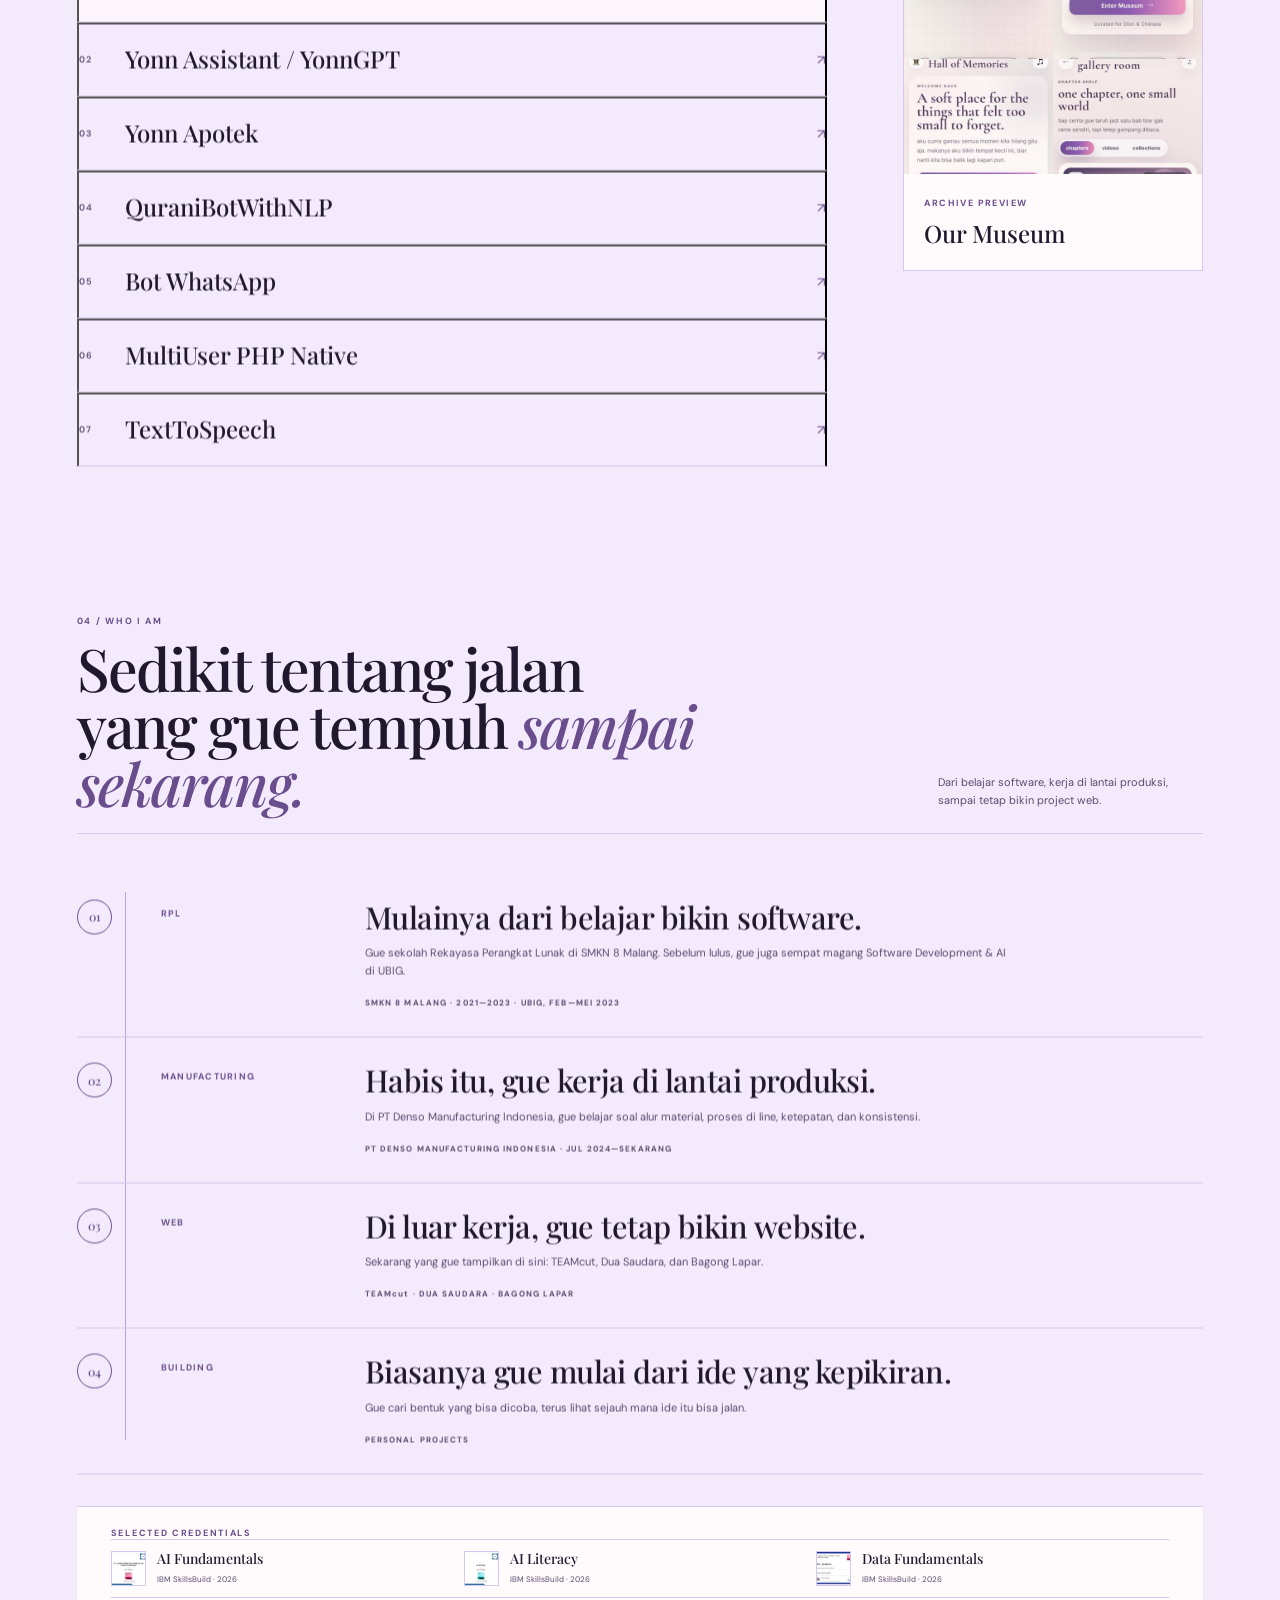
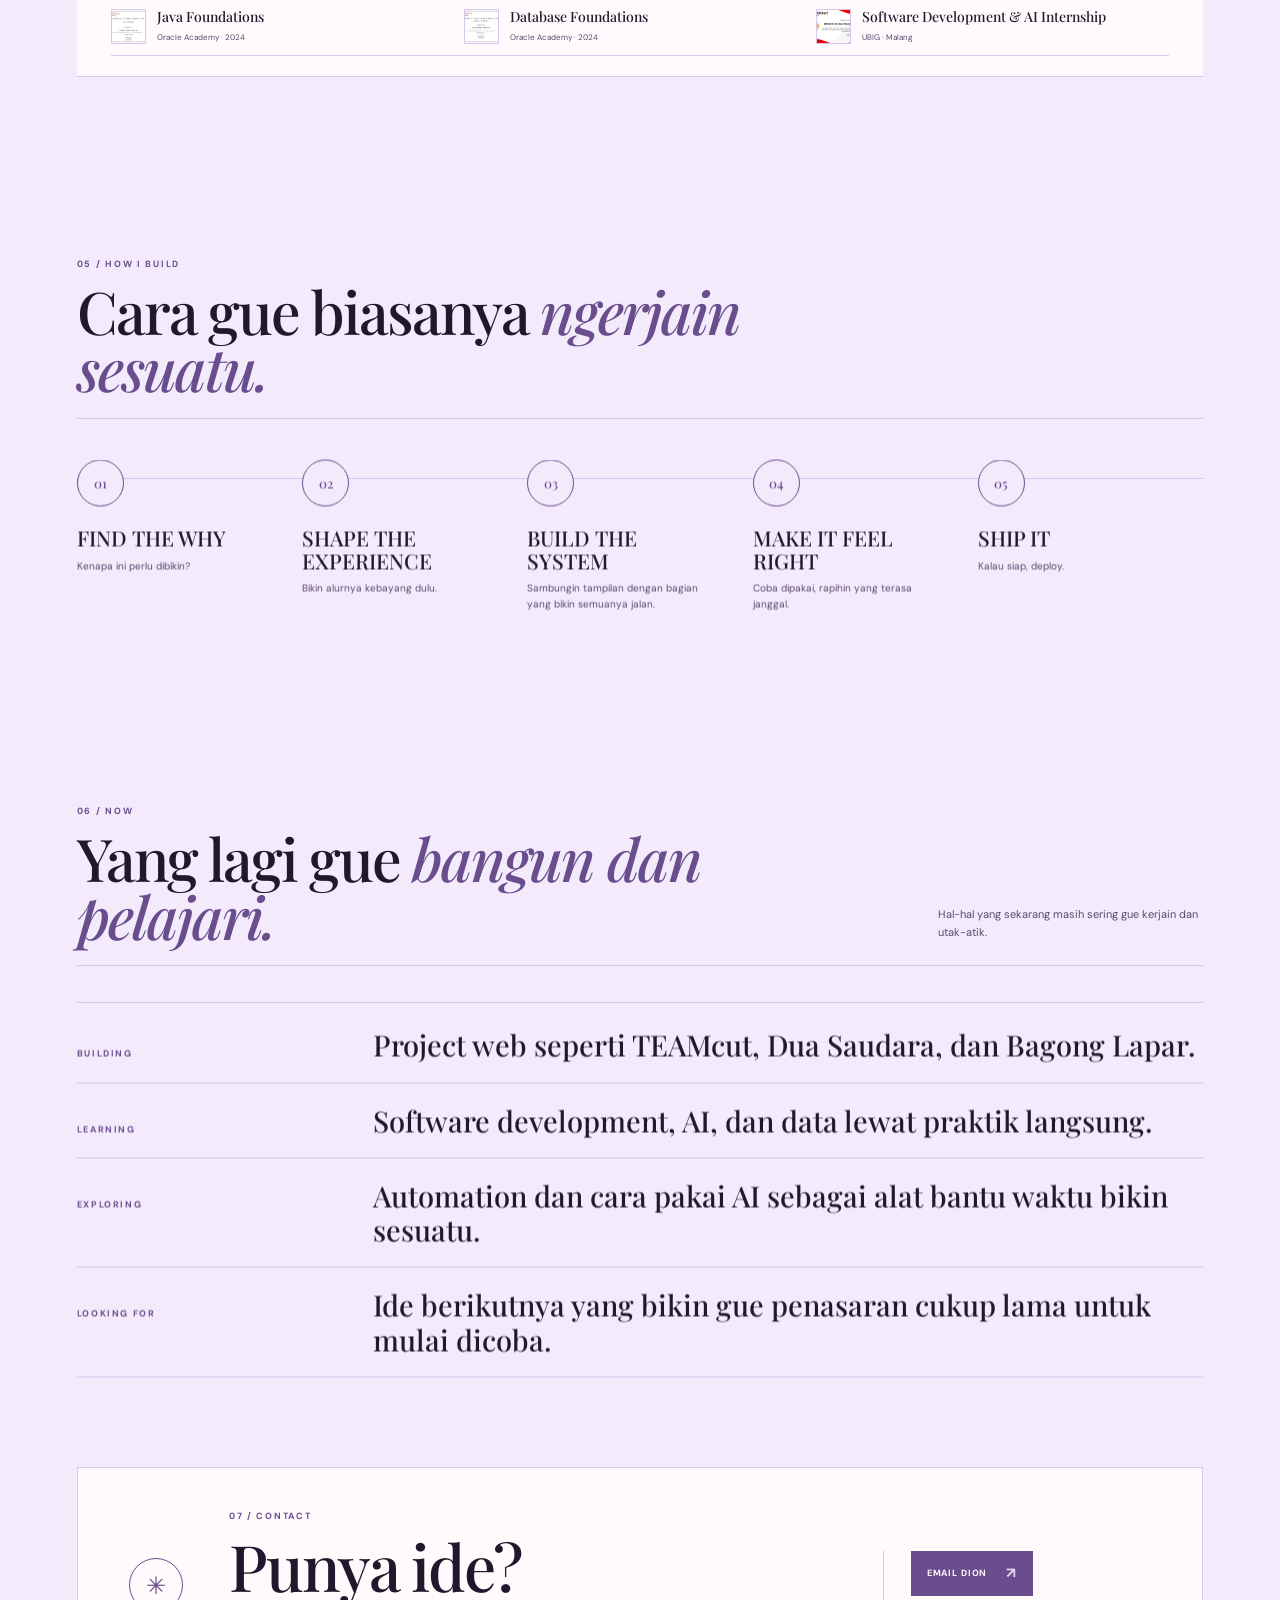
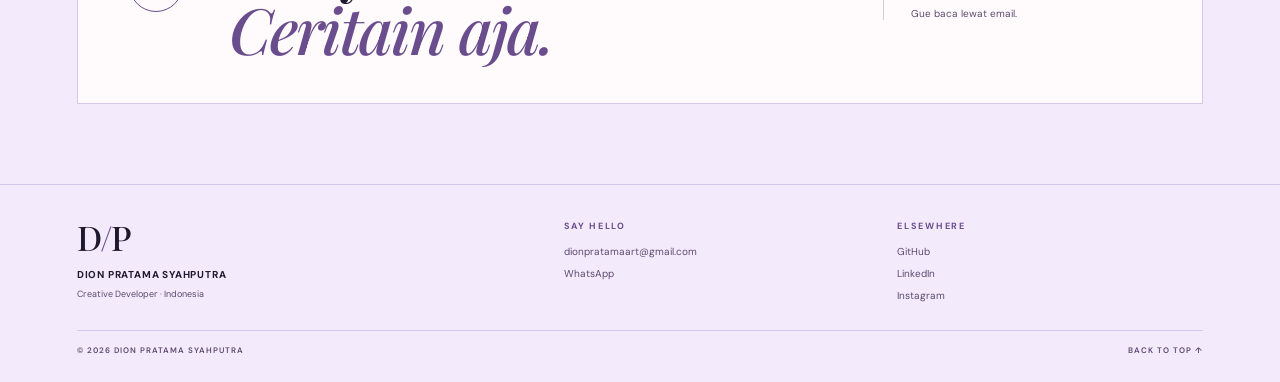
==== commit 67ec3182: "update portfolio" ====
--- a/index.html
+++ b/index.html
@@ -1,12 +1,13 @@
 <!DOCTYPE html>
-<html lang="en">
+<html lang="id">
 
 <head>
     <meta charset="UTF-8">
-    <meta name="viewport" content="width=device-width, initial-scale=1.0, maximum-scale=1.0, user-scalable=no">
-    <meta name="theme-color" content="#f5f2eb">
-    <meta name="description" content="Dion Pratama Syaputra — Web Designer & Digital Creative">
-    <title>Dion Pratama Syaputra — Portfolio</title>
+    <meta name="viewport" content="width=device-width, initial-scale=1">
+    <meta name="theme-color" content="#f3eafc">
+    <meta name="description"
+        content="Dion Pratama Syahputra — Creative Developer dari Malang yang suka bikin project web dan digital.">
+    <title>Dion Pratama Syahputra — Creative Developer</title>
     <link rel="preconnect" href="https://fonts.googleapis.com">
     <link rel="preconnect" href="https://fonts.gstatic.com" crossorigin>
     <link
@@ -17,927 +18,448 @@
 
 <body>
     <main class="site-shell">
-        <div aria-hidden="true" class="grain"></div>
-
-        <!-- =========================================================
-             HEADER / NAVIGATION
-        ========================================================== -->
-        <header class="topbar"><button aria-label="Back to top" class="monogram">D<span>/</span>P</button>
-            <nav class="nav-links">
-                <button>work</button><button>about</button><button>services</button><button>contact</button>
+        <div class="grain" aria-hidden="true"></div>
+
+        <header class="topbar">
+            <a class="monogram" href="#top" aria-label="Dion Pratama Syahputra, back to top">D<span>/</span>P</a>
+            <nav class="nav-links" aria-label="Main navigation">
+                <a href="#work">Work</a>
+                <a href="#archive">Archive</a>
+                <a href="#about">About</a>
+                <a href="#process">Process</a>
+                <a href="#now">Now</a>
+                <a href="#contact">Contact</a>
             </nav>
-            <button aria-label="Open menu" class="menu-toggle"><svg aria-hidden="true" class="lucide lucide-menu"
-                    fill="none" height="22" stroke="currentColor" stroke-linecap="round" stroke-linejoin="round"
-                    stroke-width="2" viewbox="0 0 24 24" width="22" xmlns="http://www.w3.org/2000/svg">
-                    <path d="M4 12h16"></path>
-                    <path d="M4 18h16"></path>
-                    <path d="M4 6h16"></path>
-                </svg></button><a class="top-contact" href="mailto:dionpratamaart@gmail.com">Let's talk <svg
-                    aria-hidden="true" class="lucide lucide-arrow-up-right" fill="none" height="15"
-                    stroke="currentColor" stroke-linecap="round" stroke-linejoin="round" stroke-width="2"
-                    viewbox="0 0 24 24" width="15" xmlns="http://www.w3.org/2000/svg">
-                    <path d="M7 7h10v10"></path>
-                    <path d="M7 17 17 7"></path>
-                </svg></a>
+            <button aria-label="Open menu" aria-expanded="false" class="menu-toggle" type="button">
+                <svg aria-hidden="true" fill="none" height="22" stroke="currentColor" stroke-linecap="round"
+                    stroke-linejoin="round" stroke-width="1.7" viewBox="0 0 24 24" width="22">
+                    <path d="M4 7h16M4 12h16M4 17h16"></path>
+                </svg>
+            </button>
+            <a class="top-contact" href="mailto:dionpratamaart@gmail.com">Say hello <span
+                    aria-hidden="true">↗</span></a>
         </header>
 
-        <!-- =========================================================
-             HERO
-        ========================================================== -->
-        <section class="hero" id="top">
-            <div class="hero-kicker reveal is-visible"><span>DIGITAL PRODUCT BUILDER</span><span class="line"></span>
+        <section class="hero" id="top" aria-labelledby="heroTitle">
+            <div class="hero-kicker reveal">
+                <span>DION PRATAMA SYAHPUTRA</span>
+                <span class="hero-kicker-rule" aria-hidden="true"></span>
+                <span class="hero-meta">INDONESIA <i>·</i> WEB <i>·</i> AI</span>
             </div>
             <div class="hero-stage">
-
-                <h1 class="hero-title reveal is-visible">P o r t o f o<span> l i o</span></h1>
-
-                <div class="hero-image-wrap reveal is-visible"><img alt="Editorial portrait for Dion Pratama Syaputra"
-                        src="assets/profile.png" />
-
-                </div>
-                <div class="hero-copy reveal is-visible" id="about">
-                    <p class="display-copy">Gue suka bikin <em>sesuatu</em> dari ide yang awalnya cuma
-                        di <em>kepala</em> .</p>
-                    <div class="short-rule"></div>
-
-                    <div class="hero-lower">
-
-                        <div class="hero-info">
-                            <p class="body-copy">
-                                Tapi beberapa ide justru datang dari tempat yang nggak gue duga
-                                <em>—lantai produksi.</em>
-                            </p>
-
-                            <div class="location">
-                                <svg aria-hidden="true" class="lucide lucide-compass" fill="none" height="16"
-                                    stroke="currentColor" stroke-linecap="round" stroke-linejoin="round"
-                                    stroke-width="2" viewbox="0 0 24 24" width="16" xmlns="http://www.w3.org/2000/svg">
-                                    <path
-                                        d="m16.24 7.76-1.804 5.411a2 2 0 0 1-1.265 1.265L7.76 16.24l1.804-5.411a2 2 0 0 1 1.265-1.265z">
-                                    </path>
-                                    <circle cx="12" cy="12" r="10"></circle>
-                                </svg>
-
-                                <span>
-                                    <b>From Malang, Jawa Timur.</b>
-                                    <small>Stay Cikarang, Jawa Barat</small>
-                                </span>
+                <h1 class="hero-title" id="heroTitle"><span>Creative</span><span>Developer</span></h1>
+                <div class="hero-image-wrap">
+                    <span class="portrait-disc" aria-hidden="true"></span>
+                    <img src="assets/profile.png" alt="Dion Pratama Syahputra" fetchpriority="high">
+                </div>
+                <div class="hero-copy">
+                    <p class="display-copy">Gue suka bikin sesuatu dari ide yang awalnya cuma di kepala.</p>
+                    <div class="hero-bottom">
+                        <p class="body-copy">Tapi beberapa ide justru datang dari tempat yang nggak gue duga — lantai
+                            produksi.</p>
+                        <div class="hero-actions">
+                            <a class="button button--dark" href="#work">View selected work <span
+                                    aria-hidden="true">↘</span></a>
+                            <a class="button button--line" href="#about">Who I am <span aria-hidden="true">↘</span></a>
+                        </div>
+                    </div>
+                </div>
+            </div>
+            <div class="hero-footnote"><span>RPL → MANUFACTURING → WEB → BUILDING</span><span>SCROLL TO EXPLORE <b
+                        aria-hidden="true">↓</b></span></div>
+        </section>
+
+        <section class="selected-work section-pad" id="work" aria-labelledby="workTitle">
+            <div class="section-heading reveal">
+                <div>
+                    <span class="eyebrow">02 / Selected work</span>
+                    <h2 id="workTitle">Beberapa project yang<br><em>gue pengen tunjukin.</em></h2>
+                </div>
+                <p class="section-note">Tiga project, masing-masing berangkat dari kebutuhan yang beda.</p>
+            </div>
+
+            <article class="project-story project-story--teamcut project-card reveal" data-project="teamcut">
+                <div class="project-heading">
+                    <div class="project-title-row">
+                        <span class="project-index">01</span>
+                        <h3>TEAMCUT<span class="project-period">.</span></h3>
+                    </div>
+                    <p class="project-category">REAL CLIENT <i>·</i> BARBERSHOP</p>
+                </div>
+                <div class="project-layout project-layout--teamcut">
+                    <div class="project-story-copy">
+                        <p class="project-lead">Pengalaman booking dan antrean barbershop yang dirancang mobile-first.
+                        </p>
+                        <div class="project-facts">
+                            <div><span>THE APPROACH</span>
+                                <p>Dari lihat antrean, pilih cabang dan hairstylist, sampai mengirim booking lewat admin
+                                    TEAMCUT.</p>
+                            </div>
+                            <div><span>THE BUILD</span>
+                                <p>UI/UX · Frontend · Database · Deployment</p>
                             </div>
                         </div>
-
-                        <div class="hero-actions" aria-label="External profiles">
-                            <a href="https://www.linkedin.com/in/dionnnprtma" target="_blank" rel="noopener noreferrer">
-                                <span>LinkedIn</span>
-                                <b><svg class="arrow-icon" aria-hidden="true" viewBox="0 0 24 24">
-                                        <path d="M5 12h14M13 6l6 6-6 6"></path>
-                                    </svg></b>
-                            </a>
-
-                            <a href="https://www.credly.com/users/dion-pratama/badges/credly" target="_blank"
-                                rel="noopener noreferrer">
-                                <span>Credly</span>
-                                <b><svg class="arrow-icon" aria-hidden="true" viewBox="0 0 24 24">
-                                        <path d="M5 12h14M13 6l6 6-6 6"></path>
-                                    </svg></b>
-                            </a>
-
-                            <a href="https://github.com/dionnsadboyy" target="_blank" rel="noopener noreferrer">
-                                <span>GitHub</span>
-                                <b><svg class="arrow-icon" aria-hidden="true" viewBox="0 0 24 24">
-                                        <path d="M5 12h14M13 6l6 6-6 6"></path>
-                                    </svg></b>
-                            </a>
-                        </div>
-
-                    </div>
-                </div>
-            </div>
-        </section>
-
-        <!-- =========================================================
-             STATS
-        ========================================================== -->
-        <section class="stats-strip reveal is-visible">
-            <div class="stat">
-                <svg ...></svg>
-                <strong>2024</strong>
-                <span>Lulus RPL</span>
-            </div>
-            <div class="stat">
-                <svg ...></svg>
-                <strong>7+</strong>
-                <span>Project Completed.</span>
-            </div>
-            <div class="stat">
-                <svg ...></svg>
-                <strong>20+</strong>
-                <span>Project Receh</span>
-            </div>
-            <div class="stat">
-                <svg ...></svg>
-                <strong>2Th</strong>
-                <span>Denso Manufacturing Ind</span>
-            </div>
-        </section>
-
-        <!-- =========================================================
-             SELECTED WORKS
-        ========================================================== -->
-        <section class="work-layout section-pad" id="work">
-            <div class="work-main">
-
-                <!-- =========================
-                 MAIN PROJECTS
-            ========================== -->
-                <div class="section-heading reveal is-visible">
+                        <a class="project-link" href="https://teamcut.pages.dev/" target="_blank"
+                            rel="noopener noreferrer">Visit TEAMcut <span aria-hidden="true">↗</span></a>
+                    </div>
+                    <div class="teamcut-gallery" aria-label="TEAMcut mobile project screens">
+                        <figure class="project-shot project-shot--mobile">
+                            <img src="assets/teamcut/01-home-mobile.jpeg"
+                                alt="TEAMcut mobile home screen with branch and queue information" loading="lazy">
+                            <figcaption>01 / HOME</figcaption>
+                        </figure>
+                        <figure class="project-shot project-shot--mobile project-shot--offset">
+                            <img src="assets/teamcut/02-branches-hairstylist-mobile.jpeg"
+                                alt="TEAMcut mobile branch and hairstylist selection" loading="lazy">
+                            <figcaption>02 / BRANCH + STYLIST</figcaption>
+                        </figure>
+                        <figure class="project-shot project-shot--mobile">
+                            <img src="assets/teamcut/05-services-mobile.jpeg" alt="TEAMcut mobile services screen"
+                                loading="lazy">
+                            <figcaption>03 / SERVICES</figcaption>
+                        </figure>
+                        <figure class="project-shot project-shot--mobile project-shot--offset">
+                            <img src="assets/teamcut/06-booking-mobile.jpeg" alt="TEAMcut mobile booking form"
+                                loading="lazy">
+                            <figcaption>04 / BOOKING</figcaption>
+                        </figure>
+                    </div>
+                </div>
+                <div class="project-bottomline"><span>UI/UX <i>·</i> FRONTEND <i>·</i> DATABASE <i>·</i>
+                        DEPLOYMENT</span><span>MOBILE ONLY</span></div>
+            </article>
+
+            <article class="project-story project-story--dua project-card reveal" data-project="dua-saudara">
+                <div class="project-heading">
+                    <div class="project-title-row">
+                        <span class="project-index">02</span>
+                        <h3>Dua Saudara<span class="project-period">.</span></h3>
+                    </div>
+                    <p class="project-category">BUSINESS WEBSITE <i>·</i> FURNITURE</p>
+                </div>
+                <div class="dua-feature">
+                    <figure class="project-shot project-shot--desktop project-shot--dua">
+                        <img src="assets/dua-saudara/01-home-desktop.png" alt="Dua Saudara furniture website home page"
+                            loading="lazy">
+                        <figcaption>01 / BERANDA</figcaption>
+                    </figure>
+                    <div class="dua-caption">
+                        <p class="project-lead">Website bisnis furnitur untuk lihat produk, buka katalog, lalu
+                            konsultasi langsung dengan workshop.</p>
+                        <p class="project-quiet">Rotan sintetis · HPL · Custom furniture</p>
+                        <a class="project-link" href="https://dua-saudara.pages.dev/" target="_blank"
+                            rel="noopener noreferrer">Visit Dua Saudara <span aria-hidden="true">↗</span></a>
+                    </div>
+                </div>
+                <div class="dua-gallery" aria-label="Dua Saudara desktop project screens">
+                    <figure class="project-shot project-shot--desktop">
+                        <img src="assets/dua-saudara/02-products-desktop.png" alt="Dua Saudara product page"
+                            loading="lazy">
+                        <figcaption>02 / PRODUCTS</figcaption>
+                    </figure>
+                    <figure class="project-shot project-shot--desktop">
+                        <img src="assets/dua-saudara/03-catalog-desktop.png" alt="Dua Saudara product catalog"
+                            loading="lazy">
+                        <figcaption>03 / CATALOG</figcaption>
+                    </figure>
+                    <figure class="project-shot project-shot--desktop">
+                        <img src="assets/dua-saudara/04-detail-desktop.png" alt="Dua Saudara furniture detail page"
+                            loading="lazy">
+                        <figcaption>04 / DETAIL</figcaption>
+                    </figure>
+                </div>
+                <div class="project-bottomline"><span>WEB DESIGN <i>·</i> FRONTEND <i>·</i> CONTENT STRUCTURE <i>·</i>
+                        DEPLOYMENT</span><span>MALANG—BALI</span></div>
+            </article>
+
+            <article class="project-story project-story--bagong project-card reveal" data-project="bagong-lapar">
+                <div class="project-heading">
+                    <div class="project-title-row">
+                        <span class="project-index">03</span>
+                        <h3>Bagong Lapar<span class="project-period">.</span></h3>
+                    </div>
+                    <p class="project-category">REAL PROJECT <i>·</i> OUTDOOR</p>
+                </div>
+                <div class="bagong-feature">
+                    <figure class="project-shot project-shot--desktop project-shot--bagong">
+                        <img src="assets/bagong-lapar/01-home-desktop.png"
+                            alt="Bagong Lapar outdoor equipment rental website on desktop" loading="lazy">
+                        <figcaption>DESKTOP / HOME</figcaption>
+                    </figure>
+                    <div class="bagong-intro">
+                        <p class="project-lead">Website penyewaan perlengkapan outdoor buat rencana naik, camping, dan
+                            jalan-jalan.</p>
+                        <p class="project-quiet">Visual direction · Web design · Frontend · Deployment</p>
+                    </div>
+                    <figure class="project-shot project-shot--mobile project-shot--bagong-mobile">
+                        <img src="assets/bagong-lapar/01-home-mobile.jpeg"
+                            alt="Bagong Lapar outdoor rental home page on mobile" loading="lazy">
+                        <figcaption>MOBILE / HOME</figcaption>
+                    </figure>
+                </div>
+                <div class="bagong-gallery" aria-label="Bagong Lapar desktop and mobile project screens">
+                    <figure class="project-shot project-shot--desktop">
+                        <img src="assets/bagong-lapar/02-popular-desktop.png"
+                            alt="Bagong Lapar popular outdoor gear on desktop" loading="lazy">
+                        <figcaption>DESKTOP / POPULAR GEAR</figcaption>
+                    </figure>
+                </div>
+                <div class="project-bottomline"><span>VISUAL DIRECTION <i>·</i> WEB DESIGN <i>·</i> FRONTEND <i>·</i>
+                        DEPLOYMENT</span><span>DESKTOP + MOBILE</span></div>
+            </article>
+        </section>
+
+        <section class="archive-section section-pad" id="archive" aria-labelledby="archiveTitle">
+            <div class="section-heading reveal">
+                <div>
+                    <span class="eyebrow">03 / Archive</span>
+                    <h2 id="archiveTitle">Yang pernah gue <em>coba bikin.</em></h2>
+                </div>
+                <p class="section-note">07 PROJECTS · ARCHIVE</p>
+            </div>
+            <div class="archive-layout">
+                <ol class="archive-list">
+                    <li><button class="archive-entry reveal is-active" type="button" aria-pressed="true"
+                            data-project-id="our-museum" data-preview-image="assets/ourmuseum.jpeg"
+                            data-preview-alt="Our Museum project preview" data-preview-title="Our Museum"><span
+                                class="archive-number">01</span><span class="archive-name">Our Museum</span><span
+                                class="archive-arrow" aria-hidden="true">↗</span></button></li>
+                    <li><button class="archive-entry reveal" type="button" aria-pressed="false"
+                            data-project-id="yonngpt" data-preview-image="assets/yonngpt.jpeg"
+                            data-preview-alt="Yonn Assistant / YonnGPT project preview"
+                            data-preview-title="Yonn Assistant / YonnGPT"><span class="archive-number">02</span><span
+                                class="archive-name">Yonn Assistant / YonnGPT</span><span class="archive-arrow"
+                                aria-hidden="true">↗</span></button></li>
+                    <li><button class="archive-entry reveal" type="button" aria-pressed="false"
+                            data-project-id="yonn-apotek" data-preview-image="assets/yonn-apotek.png"
+                            data-preview-alt="Yonn Apotek project preview" data-preview-title="Yonn Apotek"><span
+                                class="archive-number">03</span><span class="archive-name">Yonn Apotek</span><span
+                                class="archive-arrow" aria-hidden="true">↗</span></button></li>
+                    <li><button class="archive-entry reveal" type="button" aria-pressed="false"
+                            data-project-id="quranibot" data-preview-image="assets/quranibot.png"
+                            data-preview-alt="QuraniBotWithNLP project preview"
+                            data-preview-title="QuraniBotWithNLP"><span class="archive-number">04</span><span
+                                class="archive-name">QuraniBotWithNLP</span><span class="archive-arrow"
+                                aria-hidden="true">↗</span></button></li>
+                    <li><button class="archive-entry reveal" type="button" aria-pressed="false"
+                            data-project-id="whatsapp-bot" data-preview-title="Bot WhatsApp"><span
+                                class="archive-number">05</span><span class="archive-name">Bot WhatsApp</span><span
+                                class="archive-arrow" aria-hidden="true">↗</span></button></li>
+                    <li><button class="archive-entry reveal" type="button" aria-pressed="false"
+                            data-project-id="multiuser-php-native" data-preview-title="MultiUser PHP Native"><span
+                                class="archive-number">06</span><span class="archive-name">MultiUser PHP
+                                Native</span><span class="archive-arrow" aria-hidden="true">↗</span></button></li>
+                    <li><button class="archive-entry reveal" type="button" aria-pressed="false"
+                            data-project-id="text-to-speech" data-preview-title="TextToSpeech"><span
+                                class="archive-number">07</span><span class="archive-name">TextToSpeech</span><span
+                                class="archive-arrow" aria-hidden="true">↗</span></button></li>
+                </ol>
+                <aside class="archive-preview" id="archivePreview" aria-live="polite">
+                    <img id="archivePreviewImage" src="assets/ourmuseum.jpeg" alt="Our Museum project preview"
+                        loading="lazy">
+                    <div class="archive-preview-caption"><span>ARCHIVE PREVIEW</span>
+                        <h3 id="archivePreviewTitle">Our Museum</h3>
+                    </div>
+                </aside>
+            </div>
+        </section>
+
+        <section class="about-section section-pad" id="about" aria-labelledby="aboutTitle">
+            <div class="section-heading reveal">
+                <div>
+                    <span class="eyebrow">04 / Who I am</span>
+                    <h2 id="aboutTitle">Sedikit tentang jalan<br>yang gue tempuh <em>sampai sekarang.</em></h2>
+                </div>
+                <p class="section-note">Dari belajar software, kerja di lantai produksi, sampai tetap bikin project web.
+                </p>
+            </div>
+            <div class="timeline">
+                <article class="timeline-item reveal">
+                    <span class="timeline-index">01</span><span class="timeline-label">RPL</span>
                     <div>
-                        <span class="eyebrow">Selected works</span>
-                        <h2>
-                            Beberapa hal yang pernah <em>gue bikin.</em>
-                        </h2>
-                    </div>
-
-                    <span class="view-all">
-                        Selected projects
-                        <svg aria-hidden="true" fill="none" height="16" stroke="currentColor" stroke-linecap="round"
-                            stroke-linejoin="round" stroke-width="2" viewBox="0 0 24 24" width="16"
-                            xmlns="http://www.w3.org/2000/svg">
-                            <path d="M5 12h14"></path>
-                            <path d="m12 5 7 7-7 7"></path>
-                        </svg>
-                    </span>
-                </div>
-
-                <div class="project-grid">
-
-                    <!-- YonnGPT -->
-                    <button class="project-card reveal project-1 is-visible" data-project="yonngpt" type="button">
-                        <span class="project-image">
-                            <img src="/assets/yonngpt.jpeg" alt="YonnGPT financial tracker" loading="lazy">
-                            <span class="project-arrow" aria-hidden="true"><svg class="arrow-icon" viewBox="0 0 24 24">
-                                    <path d="M5 12h14M13 6l6 6-6 6"></path>
-                                </svg></span>
-                        </span>
-
-                        <span class="project-meta">
-                            <span>
-                                <b>YonnGPT</b>
-                                <small>Personal Finance · AI Product</small>
-                            </span>
-                            <span class="project-year">2026</span>
-                        </span>
-                    </button>
-
-                    <!-- Our Museum -->
-                    <button class="project-card reveal project-2 is-visible" data-project="our-museum" type="button">
-                        <span class="project-image">
-                            <img src="/assets/ourmuseum.jpeg" alt="Our Museum project" loading="lazy">
-                            <span class="project-arrow" aria-hidden="true"><svg class="arrow-icon" viewBox="0 0 24 24">
-                                    <path d="M5 12h14M13 6l6 6-6 6"></path>
-                                </svg></span>
-                        </span>
-
-                        <span class="project-meta">
-                            <span>
-                                <b>Our Museum</b>
-                                <small>Personal Web Experience</small>
-                            </span>
-                            <span class="project-year">2026</span>
-                        </span>
-                    </button>
-
-                    <!-- QuraniBot -->
-                    <button class="project-card reveal project-3 is-visible" data-project="quranibot" type="button">
-                        <span class="project-image">
-                            <img src="/assets/quranibot.png" alt="QuraniBot project" loading="lazy">
-                            <span class="project-arrow" aria-hidden="true"><svg class="arrow-icon" viewBox="0 0 24 24">
-                                    <path d="M5 12h14M13 6l6 6-6 6"></path>
-                                </svg></span>
-                        </span>
-
-                        <span class="project-meta">
-                            <span>
-                                <b>QuraniBot</b>
-                                <small>WhatsApp Bot · NLP · Database</small>
-                            </span>
-                            <span class="project-year">2023</span>
-                        </span>
-                    </button>
-
-                    <!-- Yonn Apotek -->
-                    <button class="project-card reveal project-4 is-visible" data-project="yonn-apotek" type="button">
-                        <span class="project-image">
-                            <img src="/assets/yonn-apotek.png" alt="Yonn Apotek pharmacy management system"
-                                loading="lazy">
-                            <span class="project-arrow" aria-hidden="true"><svg class="arrow-icon" viewBox="0 0 24 24">
-                                    <path d="M5 12h14M13 6l6 6-6 6"></path>
-                                </svg></span>
-                        </span>
-
-                        <span class="project-meta">
-                            <span>
-                                <b>Yonn Apotek</b>
-                                <small>School Project · Laravel · MySQL</small>
-                            </span>
-                            <span class="project-year">2024</span>
-                        </span>
-                    </button>
-
-                </div>
-
-                <!-- =========================
-             PROJECT ARCHIVE
-        ========================== -->
-                <div class="project-archive reveal is-visible">
-                    <button class="archive-trigger" id="archiveToggle" type="button" aria-controls="archiveList"
-                        aria-expanded="false">
-                        <span class="archive-label">Archive</span>
-
-                        <span class="archive-copy">
-                            <strong>
-                                Project lama, eksperimen, dan hal-hal yang pernah gue coba bangun.
-                            </strong>
-
-                            <small>
-                                Nggak semuanya masih aktif, tapi semuanya pernah jadi bagian dari perjalanan gue.
-                            </small>
-                        </span>
-
-                        <span class="archive-action" aria-hidden="true">
-                            <span>Lihat arsip</span>
-                            <span class="archive-arrow"><svg class="arrow-icon" aria-hidden="true" viewBox="0 0 24 24">
-                                    <path d="M5 12h14M13 6l6 6-6 6"></path>
-                                </svg></span>
-                        </span>
-                    </button>
-
-                    <div class="archive-list" id="archiveList" hidden>
-                        <button class="archive-item" type="button">
-                            <span class="archive-number">01</span>
-
-                            <span class="archive-main">
-                                <b>WhatsApp Bot</b>
-                                <small>Automation · JSON-based Bot</small>
-                            </span>
-
-                            <span class="archive-year">2023</span>
-                            <span class="archive-status">Archived</span>
-                            <span class="archive-arrow"><svg class="arrow-icon" aria-hidden="true" viewBox="0 0 24 24">
-                                    <path d="M5 12h14M13 6l6 6-6 6"></path>
-                                </svg></span>
-                        </button>
-
-                        <button class="archive-item" type="button">
-                            <span class="archive-number">02</span>
-
-                            <span class="archive-main">
-                                <b>TextToSpeech</b>
-                                <small>AI / Voice Experiment</small>
-                            </span>
-
-                            <span class="archive-year">—</span>
-                            <span class="archive-status">Archived</span>
-                            <span class="archive-arrow"><svg class="arrow-icon" aria-hidden="true" viewBox="0 0 24 24">
-                                    <path d="M5 12h14M13 6l6 6-6 6"></path>
-                                </svg></span>
-                        </button>
-
-                        <button class="archive-item" type="button">
-                            <span class="archive-number">03</span>
-
-                            <span class="archive-main">
-                                <b>Multi-user System</b>
-                                <small>PHP Native · MySQL</small>
-                            </span>
-
-                            <span class="archive-year">—</span>
-                            <span class="archive-status">Archived</span>
-                            <span class="archive-arrow"><svg class="arrow-icon" aria-hidden="true" viewBox="0 0 24 24">
-                                    <path d="M5 12h14M13 6l6 6-6 6"></path>
-                                </svg></span>
-                        </button>
-                    </div>
-                </div>
-            </div>
-
-            <!-- =========================
-                 WHAT I BUILD
-            ========================== -->
-            <aside class="services-panel reveal is-visible" id="services">
-                <span class="eyebrow">Yang gue kerjain</span>
-
-                <h2>
-                    Gue suka bikin dan <em>nyoba hal baru.</em>
-                </h2>
-
-                <div class="service-item">
-                    <span class="service-icon">01</span>
-
+                        <h3>Mulainya dari belajar bikin software.</h3>
+                        <p>Gue sekolah Rekayasa Perangkat Lunak di SMKN 8 Malang. Sebelum lulus, gue juga sempat magang
+                            Software Development &amp; AI di UBIG.</p><small>SMKN 8 MALANG <i>·</i> 2021—2023 <i>·</i>
+                            UBIG, FEB—MEI 2023</small>
+                    </div>
+                </article>
+                <article class="timeline-item reveal">
+                    <span class="timeline-index">02</span><span class="timeline-label">MANUFACTURING</span>
                     <div>
-                        <b>Website &amp; Aplikasi</b>
-                        <p>
-                            Mulai dari tampilan sampai bagian yang bikin semuanya bisa jalan.
-                        </p>
-                    </div>
-                </div>
-
-                <div class="service-item">
-                    <span class="service-icon">02</span>
-
+                        <h3>Habis itu, gue kerja di lantai produksi.</h3>
+                        <p>Di PT Denso Manufacturing Indonesia, gue belajar soal alur material, proses di line,
+                            ketepatan, dan konsistensi.</p><small>PT DENSO MANUFACTURING INDONESIA <i>·</i> JUL
+                            2024—SEKARANG</small>
+                    </div>
+                </article>
+                <article class="timeline-item reveal">
+                    <span class="timeline-index">03</span><span class="timeline-label">WEB</span>
                     <div>
-                        <b>AI dalam Workflow</b>
-                        <p>
-                            Gue sering pakai AI buat cari ide, bantu coding, debugging,
-                            dan nyoba kemungkinan baru.
-                        </p>
-                    </div>
-                </div>
-
-                <div class="service-item">
-                    <span class="service-icon">03</span>
-
+                        <h3>Di luar kerja, gue tetap bikin website.</h3>
+                        <p>Sekarang yang gue tampilkan di sini: TEAMcut, Dua Saudara, dan Bagong Lapar.</p>
+                        <small>TEAMcut <i>·</i> DUA SAUDARA <i>·</i> BAGONG LAPAR</small>
+                    </div>
+                </article>
+                <article class="timeline-item reveal">
+                    <span class="timeline-index">04</span><span class="timeline-label">BUILDING</span>
                     <div>
-                        <b>Bangun Produk</b>
-                        <p>
-                            Kalau ada ide yang menarik, gue biasanya coba bikin
-                            sampai bentuknya bisa dipakai.
-                        </p>
-                    </div>
-                </div>
-
-                <div class="service-item">
-                    <span class="service-icon">04</span>
-
-                    <div>
-                        <b>Eksperimen</b>
-                        <p>
-                            Bot, automation, atau project kecil yang gue bikin
-                            cuma karena penasaran.
-                        </p>
-                    </div>
-                </div>
-
-                <button class="text-link" id="archiveShortcut" type="button">
-                    Lihat project lainnya
-                    <span aria-hidden="true">→</span>
-                </button>
-            </aside>
-        </section>
-
-        <!-- ==================================================================================== -->
-        <section class="process section-pad reveal is-visible">
-            <div class="section-heading">
+                        <h3>Biasanya gue mulai dari ide yang kepikiran.</h3>
+                        <p>Gue cari bentuk yang bisa dicoba, terus lihat sejauh mana ide itu bisa jalan.</p>
+                        <small>PERSONAL PROJECTS</small>
+                    </div>
+                </article>
+            </div>
+            <div class="credentials reveal" aria-labelledby="credentialTitle">
+                <div class="credentials-heading"><span class="eyebrow" id="credentialTitle">SELECTED CREDENTIALS</span>
+                </div>
+                <div class="credential-list">
+                    <a href="https://www.credly.com/users/dion-pratama/badges/credly" target="_blank"
+                        rel="noopener noreferrer"><img
+                            src="assets/sertifikat/ai-fundamentals-foundations-certificate.jpg" alt=""
+                            loading="lazy"><span>AI Fundamentals<small>IBM SkillsBuild · 2026</small></span></a>
+                    <a href="https://www.credly.com/go/8HoG8gUy" target="_blank" rel="noopener noreferrer"><img
+                            src="assets/sertifikat/ai-literacy-certificate.jpg" alt="" loading="lazy"><span>AI
+                            Literacy<small>IBM SkillsBuild · 2026</small></span></a>
+                    <a href="https://www.credly.com/badges/5e6effb0-c898-47f9-a383-ba257aec7e2c" target="_blank"
+                        rel="noopener noreferrer"><img src="assets/sertifikat/data-fundamentals-certificate.jpg" alt=""
+                            loading="lazy"><span>Data Fundamentals<small>IBM SkillsBuild · 2026</small></span></a>
+                    <a href="assets/sertifikat/oracle-java-foundations-2024.pdf" target="_blank"
+                        rel="noopener noreferrer"><img
+                            src="assets/sertifikat/oracle-java-foundations-2024_page-0001.jpg" alt=""
+                            loading="lazy"><span>Java Foundations<small>Oracle Academy · 2024</small></span></a>
+                    <a href="assets/sertifikat/oracle-database-foundations-2024.pdf" target="_blank"
+                        rel="noopener noreferrer"><img
+                            src="assets/sertifikat/oracle-database-foundations-2024_page-0001.jpg" alt=""
+                            loading="lazy"><span>Database Foundations<small>Oracle Academy · 2024</small></span></a>
+                    <a href="assets/sertifikat/ubig-internship.jpg" target="_blank" rel="noopener noreferrer"><img
+                            src="assets/sertifikat/ubig-internship.jpg" alt="" loading="lazy"><span>Software Development
+                            &amp; AI Internship<small>UBIG · Malang</small></span></a>
+                </div>
+            </div>
+        </section>
+
+        <section class="process-section section-pad" id="process" aria-labelledby="processTitle">
+            <div class="section-heading reveal">
                 <div>
-                    <span class="eyebrow">Cara gue kerja</span>
-                    <h2>
-                        Cara gue <em>ngebangun.</em>
-                    </h2>
-                </div>
-
-                <p class="section-note">
-                    Biasanya gue nggak punya semuanya dari awal.
-                    Gue mulai dari ide, coba-coba, terus bikin sampai
-                    ketemu bentuk yang paling masuk akal.
-                </p>
-            </div>
-
-            <div class="process-grid">
-                <div class="process-step">
-                    <div class="step-top">
-                        <span>01</span>
-                        <svg aria-hidden="true" class="step-arrow" fill="none" height="21" stroke="currentColor"
-                            stroke-linecap="round" stroke-linejoin="round" stroke-width="2" viewBox="0 0 24 24"
-                            width="21" xmlns="http://www.w3.org/2000/svg">
-                            <path d="M5 12h14"></path>
-                            <path d="m12 5 7 7-7 7"></path>
-                        </svg>
-                    </div>
-
-                    <h3>Ide</h3>
-                    <p>
-                        Semua biasanya dimulai dari ide, rasa penasaran,
-                        atau sekadar kepikiran sesuatu.
-                    </p>
-                </div>
-
-                <div class="process-step">
-                    <div class="step-top">
-                        <span>02</span>
-                        <svg aria-hidden="true" class="step-arrow" fill="none" height="21" stroke="currentColor"
-                            stroke-linecap="round" stroke-linejoin="round" stroke-width="2" viewBox="0 0 24 24"
-                            width="21" xmlns="http://www.w3.org/2000/svg">
-                            <path d="M5 12h14"></path>
-                            <path d="m12 5 7 7-7 7"></path>
-                        </svg>
-                    </div>
-
-                    <h3>Eksplor</h3>
-                    <p>
-                        Cari tahu, bongkar referensi, coba pendekatan,
-                        dan pakai AI buat bantu nyari kemungkinan.
-                    </p>
-                </div>
-
-                <div class="process-step">
-                    <div class="step-top">
-                        <span>03</span>
-                        <svg aria-hidden="true" class="step-arrow" fill="none" height="21" stroke="currentColor"
-                            stroke-linecap="round" stroke-linejoin="round" stroke-width="2" viewBox="0 0 24 24"
-                            width="21" xmlns="http://www.w3.org/2000/svg">
-                            <path d="M5 12h14"></path>
-                            <path d="m12 5 7 7-7 7"></path>
-                        </svg>
-                    </div>
-
-                    <h3>Bikin</h3>
-                    <p>
-                        Mulai dari desain, kode, sampai fungsi utama.
-                        Yang penting idenya mulai jadi sesuatu.
-                    </p>
-                </div>
-
-                <div class="process-step">
-                    <div class="step-top">
-                        <span>04</span>
-                        <svg aria-hidden="true" class="step-arrow" fill="none" height="21" stroke="currentColor"
-                            stroke-linecap="round" stroke-linejoin="round" stroke-width="2" viewBox="0 0 24 24"
-                            width="21" xmlns="http://www.w3.org/2000/svg">
-                            <path d="M5 12h14"></path>
-                            <path d="m12 5 7 7-7 7"></path>
-                        </svg>
-                    </div>
-
-                    <h3>Test</h3>
-                    <p>
-                        Dicoba sendiri, dicari bug-nya, dilihat bagian
-                        yang nggak enak, lalu dibenerin.
-                    </p>
-                </div>
-
-                <div class="process-step">
-                    <div class="step-top">
-                        <span>05</span>
-                    </div>
-
-                    <h3>Iterasi</h3>
-                    <p>
-                        Revisi, ubah, dan kembangin sampai hasilnya
-                        terasa pas.
-                    </p>
-                </div>
-            </div>
-        </section>
-
-        <!-- =========================================================
-             MANUFACTURING CHAPTER
-        ========================================================== -->
-        <section class="factory-chapter section-pad reveal" id="manufacturing">
-            <div class="factory-heading">
+                    <span class="eyebrow">05 / How I build</span>
+                    <h2 id="processTitle">Cara gue biasanya <em>ngerjain sesuatu.</em></h2>
+                </div>
+            </div>
+            <ol class="process-sequence">
+                <li class="process-step reveal"><span>01</span>
+                    <h3>FIND THE WHY</h3>
+                    <p>Kenapa ini perlu dibikin?</p>
+                </li>
+                <li class="process-step reveal"><span>02</span>
+                    <h3>SHAPE THE EXPERIENCE</h3>
+                    <p>Bikin alurnya kebayang dulu.</p>
+                </li>
+                <li class="process-step reveal"><span>03</span>
+                    <h3>BUILD THE SYSTEM</h3>
+                    <p>Sambungin tampilan dengan bagian yang bikin semuanya jalan.</p>
+                </li>
+                <li class="process-step reveal"><span>04</span>
+                    <h3>MAKE IT FEEL RIGHT</h3>
+                    <p>Coba dipakai, rapihin yang terasa janggal.</p>
+                </li>
+                <li class="process-step reveal"><span>05</span>
+                    <h3>SHIP IT</h3>
+                    <p>Kalau siap, deploy.</p>
+                </li>
+            </ol>
+        </section>
+
+        <section class="now-section section-pad" id="now" aria-labelledby="nowTitle">
+            <div class="section-heading reveal">
                 <div>
-                    <span class="eyebrow">A different kind of work</span>
-                    <h2>
-                        Beberapa hal gue pelajari bukan dari <em>layar.</em>
-                    </h2>
-                </div>
-
-                <p class="factory-note">
-                    Selama lebih dari dua tahun, gue bekerja langsung di lingkungan manufacturing—
-                    dari material flow sampai proses produksi di line.
-                </p>
-            </div>
-
-            <div class="factory-grid">
-                <div class="factory-story">
-                    <p class="factory-lead">
-                        Selama bekerja di PT Denso Manufacturing Indonesia,
-                        gue belajar melihat sebuah proses dari sisi orang yang benar-benar
-                        menjalankannya—bukan cuma dari hasil akhirnya.
-                    </p>
-
-                    <p class="factory-copy">
-                        Ketepatan, alur kerja, konsistensi, kualitas, dan hal-hal kecil
-                        yang sering kelihatan sepele ternyata punya dampak besar
-                        terhadap bagaimana sebuah proses tetap berjalan.
-                    </p>
-                </div>
-
-                <div class="factory-summary">
-                    <div class="factory-stat">
-                        <strong>02+</strong>
-                        <span>Years in manufacturing</span>
-                    </div>
-
-                    <div class="factory-stat">
-                        <strong>05</strong>
-                        <span>Stations &amp; assignments</span>
-                    </div>
-
-                    <div class="factory-tags" aria-label="Manufacturing stations and assignments">
-                        <span>Mizusumashi</span>
-                        <span>Armature Bearing Press </span>
-                        <span>Holder Press & Tokusei </span>
-                        <span>Stamping & Screw Tightening</span>
-                    </div>
-
-                    <small class="factory-company">
-                        PT Denso Manufacturing Indonesia · Blower Motor Assy
-                    </small>
-                </div>
-        </section>
-
-
-        <!-- =========================================================
-     THINGS I LEARNED / CERTIFICATIONS
-========================================================== -->
-        <!-- =========================================================
-     CERTIFICATES
-========================================================== -->
-        <section class="certifications section-pad reveal" id="certifications">
-
-            <div class="section-heading">
-                <div>
-                    <span class="eyebrow">Credentials</span>
-
-                    <h2>
-                        Hal-hal yang pernah gue <em>pelajari.</em>
-                    </h2>
-                </div>
-
-                <p class="section-note">
-                    Beberapa datang dari sekolah, beberapa dari pengalaman,
-                    dan beberapa gue selesaikan karena penasaran.
-                </p>
-            </div>
-
-
-            <div class="certificate-grid">
-
-                <!-- =================================================
-             IBM — AI FUNDAMENTALS
-        ================================================== -->
-                <article class="certificate-card reveal">
-                    <a href="https://www.credly.com/users/dion-pratama/badges/credly" target="_blank"
-                        rel="noopener noreferrer" class="certificate-image"
-                        aria-label="Open IBM AI Fundamentals credentials">
-                        <img src="assets/sertifikat/ai-fundamentals-foundations-certificate.jpg"
-                            alt="IBM SkillsBuild AI Fundamentals certificate" loading="lazy">
-
-                        <span class="certificate-arrow" aria-hidden="true">
-                            <svg class="arrow-icon" aria-hidden="true" viewBox="0 0 24 24">
-                                <path d="M5 12h14M13 6l6 6-6 6"></path>
-                            </svg>
-                        </span>
-                    </a>
-
-                    <div class="certificate-meta">
-                        <h3>AI Fundamentals</h3>
-                        <span>IBM SkillsBuild · 2026</span>
-                    </div>
-                </article>
-
-
-                <!-- =================================================
-             IBM — DATA FUNDAMENTALS
-        ================================================== -->
-                <article class="certificate-card reveal">
-                    <a href="https://www.credly.com/badges/5e6effb0-c898-47f9-a383-ba257aec7e2c" target="_blank"
-                        rel="noopener noreferrer" class="certificate-image"
-                        aria-label="Open IBM Data Fundamentals credential">
-                        <img src="assets/sertifikat/data-fundamentals-certificate.jpg"
-                            alt="IBM SkillsBuild Data Fundamentals certificate" loading="lazy">
-
-                        <span class="certificate-arrow" aria-hidden="true">
-                            <svg class="arrow-icon" aria-hidden="true" viewBox="0 0 24 24">
-                                <path d="M5 12h14M13 6l6 6-6 6"></path>
-                            </svg>
-                        </span>
-                    </a>
-
-                    <div class="certificate-meta">
-                        <h3>Data Fundamentals</h3>
-                        <span>IBM SkillsBuild · 2026</span>
-                    </div>
-                </article>
-
-
-                <!-- =================================================
-             IBM — AI LITERACY
-        ================================================== -->
-                <article class="certificate-card reveal">
-                    <a href="https://www.credly.com/go/8HoG8gUy" target="_blank" rel="noopener noreferrer"
-                        class="certificate-image" aria-label="Open IBM AI Literacy credential">
-                        <img src="assets/sertifikat/ai-literacy-certificate.jpg"
-                            alt="IBM SkillsBuild AI Literacy certificate" loading="lazy">
-
-                        <span class="certificate-arrow" aria-hidden="true">
-                            <svg class="arrow-icon" aria-hidden="true" viewBox="0 0 24 24">
-                                <path d="M5 12h14M13 6l6 6-6 6"></path>
-                            </svg>
-                        </span>
-                    </a>
-
-                    <div class="certificate-meta">
-                        <h3>AI Literacy</h3>
-                        <span>IBM SkillsBuild · 2026</span>
-                    </div>
-                </article>
-
-
-                <!-- =================================================
-             ORACLE — JAVA FUNDAMENTALS
-        ================================================== -->
-                <article class="certificate-card reveal">
-                    <a href="assets/sertifikat/oracle-java-fundamentals-2024.pdf" target="_blank"
-                        rel="noopener noreferrer" class="certificate-image"
-                        aria-label="Open Oracle Java Fundamentals certificate">
-                        <img src="assets/sertifikat/oracle-java-fundamentals-2024_page-0001.jpg"
-                            alt="Oracle Java Fundamentals certificate" loading="lazy">
-
-                        <span class="certificate-arrow" aria-hidden="true">
-                            <svg class="arrow-icon" aria-hidden="true" viewBox="0 0 24 24">
-                                <path d="M5 12h14M13 6l6 6-6 6"></path>
-                            </svg>
-                        </span>
-                    </a>
-
-                    <div class="certificate-meta">
-                        <h3>Java Fundamentals</h3>
-                        <span>Oracle Academy · 2024</span>
-                    </div>
-                </article>
-
-
-                <!-- =================================================
-             ORACLE — JAVA FOUNDATIONS
-        ================================================== -->
-                <article class="certificate-card reveal">
-                    <a href="assets/sertifikat/oracle-java-foundations-2024.pdf" target="_blank"
-                        rel="noopener noreferrer" class="certificate-image"
-                        aria-label="Open Oracle Java Foundations certificate">
-                        <img src="assets/sertifikat/oracle-java-foundations-2024_page-0001.jpg"
-                            alt="Oracle Java Foundations certificate" loading="lazy">
-
-                        <span class="certificate-arrow" aria-hidden="true">
-                            <svg class="arrow-icon" aria-hidden="true" viewBox="0 0 24 24">
-                                <path d="M5 12h14M13 6l6 6-6 6"></path>
-                            </svg>
-                        </span>
-                    </a>
-
-                    <div class="certificate-meta">
-                        <h3>Java Foundations</h3>
-                        <span>Oracle Academy · 2024</span>
-                    </div>
-                </article>
-
-
-                <!-- =================================================
-             ORACLE — DATABASE FOUNDATIONS
-        ================================================== -->
-                <article class="certificate-card reveal">
-                    <a href="assets/sertifikat/oracle-database-foundations-2024.pdf" target="_blank"
-                        rel="noopener noreferrer" class="certificate-image"
-                        aria-label="Open Oracle Database Foundations certificate">
-                        <img src="assets/sertifikat/oracle-database-foundations-2024_page-0001.jpg"
-                            alt="Oracle Database Foundations certificate" loading="lazy">
-
-                        <span class="certificate-arrow" aria-hidden="true">
-                            <svg class="arrow-icon" aria-hidden="true" viewBox="0 0 24 24">
-                                <path d="M5 12h14M13 6l6 6-6 6"></path>
-                            </svg>
-                        </span>
-                    </a>
-
-                    <div class="certificate-meta">
-                        <h3>Database Foundations</h3>
-                        <span>Oracle Academy · 2024</span>
-                    </div>
-                </article>
-
-
-                <!-- =================================================
-             UBIG — INTERNSHIP
-        ================================================== -->
-                <article class="certificate-card reveal">
-                    <a href="assets/sertifikat/ubig-internship.jpg" target="_blank" rel="noopener noreferrer"
-                        class="certificate-image" aria-label="Open UBIG internship certificate">
-                        <img src="assets/sertifikat/ubig-internship.jpg" alt="UBIG internship certificate"
-                            loading="lazy">
-
-                        <span class="certificate-arrow" aria-hidden="true">
-                            <svg class="arrow-icon" aria-hidden="true" viewBox="0 0 24 24">
-                                <path d="M5 12h14M13 6l6 6-6 6"></path>
-                            </svg>
-                        </span>
-                    </a>
-
-                    <div class="certificate-meta">
-                        <h3>Internship</h3>
-                        <span>UBIG · Malang</span>
-                    </div>
-                </article>
-
-            </div>
-
-        </section>
-
-        <!-- =========================
-        FACTORY → FEEDBACK BRIDGE
-        ========================== -->
-        <section class="factory-bridge section-pad reveal">
-            <p>
-                Mungkin gue memang cuma begitu:
-                <em>penasaran, terus coba bikin.</em>
-            </p>
-        </section>
-
-        <!-- =========================================================
-             FEEDBACK
-        ========================================================== -->
-        <section class="kind-words section-pad reveal">
-            <div class="section-heading">
-                <div>
-                    <span class="eyebrow">Feedback</span>
-
-                    <h2>
-                        Kata orang yang pernah <em>nyoba.</em>
-                    </h2>
-                </div>
-
-                <p class="section-note">
-                    Beberapa project gue memang gue bikin buat dipakai orang lain.
-                    Jadi gue pengen bagian ini datang dari pengalaman mereka,
-                    bukan dari klaim gue sendiri.
-                </p>
-            </div>
-
-            <div class="testimonial-grid">
-
-                <article class="testimonial testimonial-placeholder">
-                    <span class="quote-mark">“</span>
-
-                    <p>
-                        Bagian ini lagi gue kumpulin dari orang-orang
-                        yang benar-benar pernah pakai atau nyoba project gue.
-                    </p>
-
-                    <div class="person">
-                        <span class="person-avatar">?</span>
-
-                        <span>
-                            <b>Coming soon</b>
-                            <small>Real user feedback</small>
-                        </span>
-                    </div>
-                </article>
-
-            </div>
-        </section>
-
-
-        <!-- =========================================================
-             CONTACT / CTA
-        ========================================================== -->
-        <section class="cta section-pad reveal" id="contact">
-            <div class="cta-icon">
-                <svg aria-hidden="true" fill="none" height="24" stroke="currentColor" stroke-linecap="round"
-                    stroke-linejoin="round" stroke-width="2" viewBox="0 0 24 24" width="24"
-                    xmlns="http://www.w3.org/2000/svg">
-                    <path
-                        d="M9.937 15.5A2 2 0 0 0 8.5 14.063l-6.135-1.582a.5.5 0 0 1 0-.962L8.5 9.936A2 2 0 0 0 9.937 8.5l1.582-6.135a.5.5 0 0 1 .963 0L14.063 8.5A2 2 0 0 0 15.5 9.937l6.135 1.581a.5.5 0 0 1 0 .964L15.5 14.063a2 2 0 0 0-1.437 1.437l-1.582 6.135a.5.5 0 0 1-.963 0z">
-                    </path>
-                    <path d="M20 3v4"></path>
-                    <path d="M22 5h-4"></path>
-                    <path d="M4 17v2"></path>
-                    <path d="M5 18H3"></path>
-                </svg>
-            </div>
-
-            <div>
-                <span class="eyebrow">Punya ide?</span>
-
-                <h2>
-                    Ceritain aja. <em>Siapa tahu bisa gue bikin.</em>
-                </h2>
-            </div>
-
-            <div class="cta-action">
-                <p>
-                    Hal aneh apa aja yang ada di pikiran lo, Kasih tau gue.
-                    siapa tau bisa gua wujudin, haha.
-                </p>
-
-                <a href="mailto:dionpratamaart@gmail.com">
-                    Hubungi gue
-                    <svg aria-hidden="true" fill="none" height="17" stroke="currentColor" stroke-linecap="round"
-                        stroke-linejoin="round" stroke-width="2" viewBox="0 0 24 24" width="17"
-                        xmlns="http://www.w3.org/2000/svg">
-                        <path d="M7 7h10v10"></path>
-                        <path d="M7 17 17 7"></path>
-                    </svg>
-                </a>
+                    <span class="eyebrow">06 / Now</span>
+                    <h2 id="nowTitle">Yang lagi gue <em>bangun dan pelajari.</em></h2>
+                </div>
+                <p class="section-note">Hal-hal yang sekarang masih sering gue kerjain dan utak-atik.</p>
+            </div>
+            <div class="now-list">
+                <div class="now-item reveal"><span>BUILDING</span>
+                    <p>Project web seperti TEAMcut, Dua Saudara, dan Bagong Lapar.</p>
+                </div>
+                <div class="now-item reveal"><span>LEARNING</span>
+                    <p>Software development, AI, dan data lewat praktik langsung.</p>
+                </div>
+                <div class="now-item reveal"><span>EXPLORING</span>
+                    <p>Automation dan cara pakai AI sebagai alat bantu waktu bikin sesuatu.</p>
+                </div>
+                <div class="now-item reveal"><span>LOOKING FOR</span>
+                    <p>Ide berikutnya yang bikin gue penasaran cukup lama untuk mulai dicoba.</p>
+                </div>
+            </div>
+        </section>
+
+        <section class="contact-section section-pad" id="contact" aria-labelledby="contactTitle">
+            <div class="contact-mark" aria-hidden="true">✳</div>
+            <div class="contact-copy reveal">
+                <span class="eyebrow">07 / Contact</span>
+                <h2 id="contactTitle">Punya ide?<br><em>Ceritain aja.</em></h2>
+            </div>
+            <div class="contact-action reveal">
+                <a class="button button--light" href="mailto:dionpratamaart@gmail.com">Email Dion <span
+                        aria-hidden="true">↗</span></a>
+                <p>Gue baca lewat email.</p>
             </div>
         </section>
 
         <footer class="footer section-pad">
-
-            <div class="footer-brand">
-                <div class="footer-mark">
-                    D<span>/</span>P
-                </div>
-
-                <b>Dion Pratama Syaputra</b>
-
-                <span>
-                    Digital product builder
-                </span>
-            </div>
-
-
-            <div class="footer-column">
-                <span class="eyebrow">
-                    Contact
-                </span>
-
-                <a href="mailto:dionpratamaart@gmail.com">
-                    dionpratamaart@gmail.com
-                </a>
-
-                <a href="https://wa.me/6287773058338" target="_blank" rel="noreferrer">
-                    087773058338
-                </a>
-
-                <span>
-                    Cikarang, Indonesia
-                </span>
-            </div>
-
-
-            <div class="footer-column">
-                <span class="eyebrow">
-                    Let's connect
-                </span>
-
-                <div class="socials">
-
-                    <a href="https://instagram.com/dionnnprtma_" target="_blank" rel="noreferrer">
-                        Instagram
-                    </a>
-
-                    <a href="https://github.com/dionnsadboyy" target="_blank" rel="noreferrer">
-                        GitHub
-                    </a>
-
-                </div>
-            </div>
-
-
-            <div class="footer-bottom">
-                <span>
-                    © <span id="year"></span>
-                    Dion Pratama Syaputra
-                </span>
-
-                <span>
-                    dibuat sambil terus nyoba dan evaluasi.
-                </span>
-            </div>
-
+            <div class="footer-brand"><a class="footer-mark" href="#top">D<span>/</span>P</a><span>Dion Pratama
+                    Syahputra</span><small>Creative Developer · Indonesia</small></div>
+            <div class="footer-links"><span class="eyebrow">SAY HELLO</span><a
+                    href="mailto:dionpratamaart@gmail.com">dionpratamaart@gmail.com</a><a
+                    href="https://wa.me/6287773058338" target="_blank" rel="noopener noreferrer">WhatsApp</a></div>
+            <div class="footer-links"><span class="eyebrow">ELSEWHERE</span><a href="https://github.com/dionnsadboyy"
+                    target="_blank" rel="noopener noreferrer">GitHub</a><a
+                    href="https://www.linkedin.com/in/dionnnprtma" target="_blank"
+                    rel="noopener noreferrer">LinkedIn</a><a href="https://instagram.com/dionnnprtma_" target="_blank"
+                    rel="noopener noreferrer">Instagram</a></div>
+            <div class="footer-bottom"><span>© <span id="year"></span> Dion Pratama Syahputra</span><a href="#top">BACK
+                    TO TOP ↑</a></div>
         </footer>
     </main>
+
     <div class="portfolio-assistant" data-assistant-root>
         <section class="assistant-panel" id="assistantPanel" role="dialog" aria-modal="false"
             aria-labelledby="assistantTitle" hidden>
             <div class="assistant-panel__head">
                 <div><span class="eyebrow">Portfolio guide</span>
-                    <h2 id="assistantTitle">Tanya Yonn AI</h2>
-                    <p>Kenali background, project, dan skill gue.</p>
-                </div><button class="assistant-close" id="assistantClose" type="button"
-                    aria-label="Tutup Tanya Yonn AI">×</button>
+                    <h2 id="assistantTitle">Tanya soal portfolio</h2>
+                    <p>Project, cerita, skill, atau cara gue bikin sesuatu.</p>
+                </div>
+                <button class="assistant-close" id="assistantClose" type="button"
+                    aria-label="Close assistant">×</button>
             </div>
             <div class="assistant-messages" id="assistantMessages" aria-live="polite"
-                aria-label="Percakapan dengan assistant">
-                <div class="assistant-message assistant-message--assistant">Tanya gue soal project, background, skill,
-                    atau pengalaman Dion.</div>
-            </div>
-            <div class="assistant-suggestions" id="assistantSuggestions" aria-label="Pertanyaan yang bisa ditanyakan">
-                <button type="button">Dion siapa?</button><button type="button">Project apa aja yang pernah dia
-                    bikin?</button><button type="button">Pengalaman AI-nya apa aja?</button><button type="button">Kenapa
-                    dia punya pengalaman manufacturing?</button>
-            </div>
-            <form class="assistant-form" id="assistantForm"><label class="sr-only" for="assistantInput">Tanya soal
-                    portfolio Dion</label><textarea id="assistantInput" rows="1" maxlength="600"
-                    placeholder="Tanya apa aja tentang Dion..."
-                    aria-label="Tanya soal portfolio Dion"></textarea><button type="submit"
-                    aria-label="Kirim pertanyaan"><svg class="assistant-send-icon" aria-hidden="true"
+                aria-label="Conversation with the portfolio assistant">
+                <div class="assistant-message assistant-message--assistant">Hai. Mau tahu soal project atau cerita di
+                    balik portfolio ini?</div>
+            </div>
+            <div class="assistant-suggestions" id="assistantSuggestions" aria-label="Suggested questions">
+                <button type="button">Dion sekarang lagi bikin apa?</button>
+                <button type="button">Ceritain soal TEAMcut</button>
+                <button type="button">Project apa saja di Archive?</button>
+                <button type="button">Gimana ceritanya dari RPL ke manufacturing?</button>
+            </div>
+            <form class="assistant-form" id="assistantForm">
+                <label class="sr-only" for="assistantInput">Tanya soal portfolio Dion</label>
+                <textarea id="assistantInput" rows="1" maxlength="600"
+                    placeholder="Tanya soal project atau cerita Dion..."
+                    aria-label="Tanya soal portfolio Dion"></textarea>
+                <button type="submit" aria-label="Send question"><svg class="assistant-send-icon" aria-hidden="true"
                         viewBox="0 0 24 24">
                         <path d="M21 3 14 21l-4-7-7-4L21 3Z"></path>
                         <path d="m10 14 11-11"></path>
-                    </svg></button></form>
+                    </svg></button>
+            </form>
         </section>
         <button class="assistant-launcher" id="assistantLauncher" type="button" aria-expanded="false"
-            aria-controls="assistantPanel"><span aria-hidden="true">✦</span> Tanya Yonn AI</button>
+            aria-controls="assistantPanel"><span aria-hidden="true">✳</span> Tanya soal portfolio</button>
     </div>
+
     <script src="script.js"></script>
 </body>
 
--- a/style.css
+++ b/style.css
@@ -1,2465 +1,1087 @@
 * {
   box-sizing: border-box;
 }
-html {
-  scroll-behavior: smooth;
-}
-body {
-  margin: 0;
-  background: #f3eafc;
-  color: var(--ink);
-  font-family: "DM Sans", sans-serif;
-  -webkit-font-smoothing: antialiased;
-}
-button,
-a {
-  font: inherit;
-}
-button {
-  cursor: pointer;
-}
-/* .typing-char,
-.hero-title-char {
-  display: inline;
-  white-space: pre;
-  will-change: opacity, filter, transform;
-} */
 
 :root {
+  color-scheme: light;
   --bg: #f3eafc;
+  --cream: #fffafc;
+  --paper: var(--cream);
   --surface: #e9d9f8;
   --surface-strong: #d9b8f0;
-
   --purple: #c79ae7;
   --purple-soft: #faf3ff;
   --purple-deep: #6a4d8d;
-  --olive: #8d6aad;
-
-  --pink: #f1dfe9;
-
   --ink: #20192d;
   --muted: #5b4b6e;
-
   --line: #d7c7ee;
-  --cream: #fffafc;
-}
-.ask-dion-ai textarea,
-.ask-dion-ai input {
-  font-size: 16px;
-}
+  --line-strong: var(--line);
+  --page-pad: clamp(22px, 6vw, 92px);
+  --content-width: 1440px;
+  --serif: "Playfair Display", Georgia, serif;
+  --sans: "DM Sans", Arial, sans-serif;
+}
+
+html {
+  scroll-behavior: smooth;
+  scroll-padding-top: 28px;
+}
+
+body {
+  margin: 0;
+  background: var(--bg);
+  color: var(--ink);
+  font-family: var(--sans);
+  -webkit-font-smoothing: antialiased;
+}
+
+body,
+button,
+a,
+textarea {
+  font-family: var(--sans);
+}
+
+button,
+a {
+  color: inherit;
+}
+
+button {
+  cursor: pointer;
+}
+
+img {
+  display: block;
+  max-width: 100%;
+}
+
+a {
+  text-decoration-thickness: 1px;
+  text-underline-offset: 4px;
+}
+
 .site-shell {
-  overflow: hidden;
   position: relative;
+  width: 100%;
+  overflow: clip;
   min-height: 100vh;
-  background: #f3eafc;
-}
+  background: var(--bg);
+}
+
 .grain {
+  position: fixed;
+  z-index: 50;
+  inset: 0;
   pointer-events: none;
-  position: fixed;
-  z-index: 8;
-  inset: 0;
-  opacity: 0.045;
-  background-image: url("data:image/svg+xml,%3Csvg viewBox=%270 0 160 160%27 xmlns=%27http://www.w3.org/2000/svg%27%3E%3Cfilter id=%27n%27%3E%3CfeTurbulence type=%27fractalNoise%27 baseFrequency=%27.85%27 numOctaves=%274%27 stitchTiles=%27stitch%27/%3E%3C/filter%3E%3Crect width=%27100%25%27 height=%27100%25%27 filter=%27url%28%23n%29%27 opacity=%27.28%27/%3E%3C/svg%3E");
-}
+  opacity: 0.04;
+  background-image: url("data:image/svg+xml,%3Csvg viewBox='0 0 160 160' xmlns='http://www.w3.org/2000/svg'%3E%3Cfilter id='n'%3E%3CfeTurbulence type='fractalNoise' baseFrequency='.85' numOctaves='4' stitchTiles='stitch'/%3E%3C/filter%3E%3Crect width='100%25' height='100%25' filter='url(%23n)' opacity='.28'/%3E%3C/svg%3E");
+}
+
+.section-pad {
+  width: min(100%, var(--content-width));
+  margin-inline: auto;
+  padding-inline: var(--page-pad);
+}
+
 .topbar {
-  height: 86px;
+  min-height: 82px;
   display: flex;
   align-items: center;
-  gap: 36px;
-  padding: 0 clamp(24px, 5vw, 72px);
+  gap: 34px;
+  padding-inline: var(--page-pad);
   border-bottom: 1px solid var(--line);
   position: relative;
-  z-index: 10;
-}
+  z-index: 12;
+}
+
 .monogram,
 .footer-mark {
-  border: 0;
-  background: transparent;
-  font-family: Georgia, serif;
-  font-size: 23px;
+  font: 500 25px/1 var(--serif);
   letter-spacing: -2px;
-  padding: 0;
-}
+  text-decoration: none;
+}
+
 .monogram span,
 .footer-mark span {
-  color: var(--olive);
-}
+  color: var(--purple-deep);
+}
+
 .nav-links {
   display: flex;
-  gap: 28px;
+  align-items: center;
+  gap: clamp(18px, 2.5vw, 38px);
   margin-left: auto;
 }
-.nav-links button,
+
+.nav-links a,
 .top-contact {
-  color: var(--muted);
-  border: 0;
-  background: none;
+  font-size: 10px;
+  font-weight: 600;
+  letter-spacing: 1.3px;
+  text-transform: uppercase;
   text-decoration: none;
-  text-transform: uppercase;
-  font-size: 10px;
-  letter-spacing: 1.8px;
-  transition: color 0.2s;
-}
-.nav-links button:hover,
-.top-contact:hover {
-  color: var(--ink);
-}
+}
+
+.nav-links a {
+  color: var(--muted);
+  transition: color 180ms ease;
+}
+
+.nav-links a:hover,
+.nav-links a:focus-visible {
+  color: var(--purple-deep);
+}
+
 .top-contact {
   display: flex;
   align-items: center;
-  gap: 6px;
-  color: var(--ink);
+  gap: 10px;
+  padding-left: 26px;
   border-left: 1px solid var(--line);
-  padding-left: 30px;
-}
+}
+
+.top-contact span {
+  color: var(--purple-deep);
+  font-size: 16px;
+}
+
 .menu-toggle {
   display: none;
-  border: 0;
-  background: none;
-}
+  width: 40px;
+  height: 40px;
+  place-items: center;
+  border: 1px solid var(--line);
+  background: transparent;
+}
+
 .hero {
-  padding: 40px clamp(24px, 5vw, 72px) 30px;
-  max-width: 1500px;
-  margin: auto;
-}
+  width: min(100%, var(--content-width));
+  margin-inline: auto;
+  padding: 38px var(--page-pad) 30px;
+}
+
 .hero-kicker {
   display: flex;
   align-items: center;
   gap: 18px;
-  text-transform: uppercase;
-  letter-spacing: 2.1px;
-  font-size: 10px;
-  font-weight: 600;
-}
-.line {
-  display: block;
+  min-height: 24px;
+  color: var(--muted);
+  font-size: 9px;
+  font-weight: 700;
+  letter-spacing: 1.8px;
+}
+
+.hero-kicker-rule {
   height: 1px;
-  background: var(--ink);
-  flex: 1 1;
-  opacity: 0.5;
-}
+  flex: 1;
+  background: var(--line-strong);
+}
+
+.hero-meta i,
+.project-category i,
+.project-bottomline i,
+.timeline-item small i {
+  color: var(--purple-deep);
+  font-style: normal;
+}
+
 .hero-stage {
-  min-height: 600px;
+  min-height: clamp(570px, 54vw, 720px);
   position: relative;
-}
+  isolation: isolate;
+}
+
 .hero-title {
   position: absolute;
   z-index: 1;
-  top: 20px;
-  left: 0;
+  top: clamp(52px, 8vw, 116px);
+  left: -0.035em;
+  display: flex;
+  flex-direction: column;
   margin: 0;
-  max-width: 100%;
-  font-size: clamp(84px, 11vw, 180px);
-  line-height: 0.84;
-  letter-spacing: -0.085em;
+  color: var(--ink);
+  font-size: clamp(92px, 13vw, 184px);
+  font-weight: 500;
+  letter-spacing: -0.105em;
+  line-height: 0.78;
   text-transform: uppercase;
-  font-weight: 600;
-  color: var(--ink);
-  font-family: "DM Sans", sans-serif;
   pointer-events: none;
 }
-.hero-title span {
-  letter-spacing: -0.12em;
-}
+
+.hero-title > span:last-child {
+  color: var(--purple-deep);
+  margin-left: 0.29em;
+  margin-top: 0.1em;
+}
+
+.hero-title > span {
+  display: block;
+}
+
 .hero-image-wrap {
   position: absolute;
-  right: -5%;
-  top: -10px;
-  width: min(42vw, 800px);
-  height: auto;
-  overflow: visible;
-  background: transparent;
   z-index: 2;
-}
+  top: 10px;
+  right: 1%;
+  width: min(42vw, 550px);
+  height: 100%;
+  display: flex;
+  align-items: flex-end;
+  justify-content: center;
+  pointer-events: none;
+}
+
+.portrait-disc {
+  position: absolute;
+  z-index: -1;
+  top: 11%;
+  right: 2%;
+  width: 78%;
+  aspect-ratio: 1;
+  border-radius: 50%;
+  background: var(--purple-soft);
+}
+
 .hero-image-wrap img {
-  padding-top: 100px;
-  display: block;
   width: 100%;
-  height: auto;
+  max-height: 100%;
   object-fit: contain;
-  object-position: center;
-  background: transparent;
-  filter: none;
-}
-.orbit-mark {
-  width: 116px;
-  height: 116px;
-  position: absolute;
-  right: -70px;
-  top: 82px;
-  border: 1px solid var(--muted);
-  border-radius: 50%;
-  display: grid;
-  place-items: center;
-  color: var(--muted);
-  transform: rotate(12deg);
-  font-size: 7px;
-  letter-spacing: 1px;
-  text-align: center;
-  line-height: 1.7;
-}
-.orbit-mark b {
-  position: absolute;
-  color: var(--ink);
-  font:
-    29px Georgia,
-    serif;
-  letter-spacing: -3px;
-  transform: rotate(-12deg);
-}
+  object-position: bottom center;
+}
+
 .hero-copy {
   position: absolute;
   z-index: 3;
   left: 0;
-  right: 0;
-  top: 300px;
-  max-width: none;
-}
+  bottom: 42px;
+  width: min(590px, 57%);
+}
+
 .display-copy {
+  max-width: 540px;
   margin: 0;
-  max-width: 330px;
-
-  font:
-    500 clamp(26px, 3vw, 40px) / 1.08 "Playfair Display",
-    serif;
-
-  letter-spacing: -1.5px;
-}
-.display-copy em,
-h2 em {
-  font-weight: 500;
-}
-.short-rule {
-  height: 1px;
-  width: 28px;
-  background: var(--ink);
-  margin: 25px 0 17px;
-}
+  font: 500 clamp(26px, 3.1vw, 41px)/1.12 var(--serif);
+  letter-spacing: -1.2px;
+}
+
+.hero-bottom {
+  display: flex;
+  align-items: end;
+  justify-content: space-between;
+  gap: 26px;
+  margin-top: 24px;
+}
+
 .body-copy {
-  color: var(--muted);
-  font-size: 12px;
-  line-height: 1.7;
-  max-width: 280px;
-}
-.location {
-  margin-top: 25px;
-  display: flex;
-  align-items: center;
-  gap: 10px;
+  max-width: 215px;
+  margin: 0;
+  color: var(--muted);
   font-size: 11px;
-}
-.location svg {
-  color: var(--olive);
-}
-.location span {
-  display: flex;
-  flex-direction: column;
-  gap: 3px;
-}
-.location small {
-  color: var(--muted);
-  font-size: 10px;
-}
-
-/* =========================================================
-   HERO — LOWER INFO + PROFILE LINKS
-========================================================== */
-
-.hero-lower {
-  display: block;
-  width: 100%;
-  margin-top: 25px;
-}
-
-.hero-info .body-copy {
-  margin: 0;
-}
-
-.hero-info .location {
-  margin-top: 25px;
+  line-height: 1.65;
 }
 
 .hero-actions {
   display: flex;
-  position: absolute;
-  left: 40%;
-  top: 155px;
-  flex-direction: column;
-  gap: 6px;
-  width: 190px;
-}
-
-.hero-actions a {
-  display: flex;
+  flex-wrap: wrap;
+  gap: 8px;
+}
+
+.button {
+  min-height: 45px;
+  display: inline-flex;
   align-items: center;
   justify-content: space-between;
-  width: 100%;
-  min-height: 38px;
-  padding: 0 12px;
-  border: 1px solid var(--line);
+  gap: 19px;
+  padding: 0 15px;
+  border: 1px solid var(--ink);
+  font-size: 9px;
+  font-weight: 700;
+  letter-spacing: 0.85px;
+  text-transform: uppercase;
+  text-decoration: none;
+  transition: color 220ms ease, background-color 220ms ease, border-color 220ms ease, transform 220ms ease;
+}
+
+.button span {
+  color: var(--purple-deep);
+  font-size: 15px;
+  transition: transform 220ms ease;
+}
+
+.button:hover span {
+  transform: translate(2px, -2px);
+}
+
+.button--dark {
+  background: var(--ink);
+  color: var(--paper);
+}
+
+.button--dark span {
+  color: #c7acd9;
+}
+
+.button--dark:hover {
+  border-color: var(--purple-deep);
+  background: var(--purple-deep);
+}
+
+.button--line {
+  background: transparent;
+}
+
+.button--line:hover {
+  border-color: var(--purple-deep);
+  background: var(--purple-soft);
+}
+
+.hero-footnote {
+  display: flex;
+  justify-content: space-between;
+  padding-top: 14px;
+  border-top: 1px solid var(--line);
+  color: var(--muted);
+  font-size: 8px;
+  font-weight: 600;
+  letter-spacing: 1.2px;
+}
+
+.hero-footnote b {
+  padding-left: 5px;
+  color: var(--purple-deep);
+  font-size: 13px;
+}
+
+.section-heading {
+  display: flex;
+  align-items: end;
+  justify-content: space-between;
+  gap: 34px;
+  padding-bottom: 21px;
+  border-bottom: 1px solid var(--line);
+  margin-bottom: 36px;
+}
+
+.eyebrow {
+  display: block;
+  color: var(--purple-deep);
+  font-size: 9px;
+  font-weight: 700;
+  letter-spacing: 1.7px;
+  text-transform: uppercase;
+}
+
+.section-heading h2 {
+  max-width: 720px;
+  margin: 12px 0 0;
+  font: 500 clamp(34px, 4.6vw, 65px)/0.98 var(--serif);
+  letter-spacing: -2px;
+}
+
+.section-heading h2 em,
+.contact-copy h2 em {
+  color: var(--purple-deep);
+  font-weight: 500;
+}
+
+.section-note {
+  max-width: 265px;
+  margin: 0 0 3px;
+  color: var(--muted);
+  font-size: 11px;
+  line-height: 1.65;
+}
+
+.selected-work {
+  padding-top: 85px;
+  padding-inline: clamp(22px, 4vw, 58px);
+  margin: 0 auto;
+  width: min(100%, calc(var(--content-width) + 116px));
+  background: var(--paper);
+}
+
+.project-story {
+  position: relative;
+  padding: 21px 0 31px;
+  border-bottom: 1px solid var(--line-strong);
+  margin-bottom: 44px;
+  --project-accent: var(--purple-deep);
+}
+
+.project-heading {
+  display: flex;
+  align-items: center;
+  justify-content: space-between;
+  gap: 20px;
+  margin-bottom: 28px;
+}
+
+.project-title-row {
+  display: flex;
+  align-items: baseline;
+  gap: 16px;
+}
+
+.project-index {
+  color: var(--project-accent);
+  font: 500 18px/1 var(--serif);
+}
+
+.project-heading h3 {
+  margin: 0;
+  font: 500 clamp(34px, 5.3vw, 72px)/0.95 var(--serif);
+  letter-spacing: -2px;
+}
+
+.project-period {
+  color: var(--project-accent);
+}
+
+.project-category {
+  margin: 0;
+  color: var(--muted);
+  font-size: 9px;
+  font-weight: 700;
+  letter-spacing: 1.5px;
+}
+
+.project-category i {
+  padding-inline: 4px;
+}
+
+.project-layout--teamcut {
+  display: grid;
+  grid-template-columns: minmax(220px, 0.7fr) minmax(0, 1.8fr);
+  align-items: center;
+  gap: clamp(28px, 5vw, 76px);
+}
+
+.project-story-copy {
+  max-width: 360px;
+  padding-block: 18px;
+}
+
+.project-lead {
+  margin: 0;
+  font: 500 clamp(22px, 2.6vw, 34px)/1.18 var(--serif);
+  letter-spacing: -0.65px;
+}
+
+.project-facts {
+  margin-top: 29px;
+  border-top: 1px solid var(--line);
+}
+
+.project-facts > div {
+  padding: 13px 0;
+  border-bottom: 1px solid var(--line);
+}
+
+.project-facts span {
+  color: var(--project-accent);
+  font-size: 8px;
+  font-weight: 700;
+  letter-spacing: 1.4px;
+}
+
+.project-facts p {
+  margin: 7px 0 0;
+  color: var(--muted);
+  font-size: 10px;
+  line-height: 1.6;
+}
+
+.project-link {
+  display: inline-flex;
+  align-items: center;
+  gap: 14px;
+  margin-top: 21px;
   color: var(--ink);
-  background: rgba(255, 250, 252, 0.18);
+  font-size: 9px;
+  font-weight: 700;
+  letter-spacing: 1px;
   text-decoration: none;
   text-transform: uppercase;
+}
+
+.project-link span {
+  color: var(--project-accent);
+  font-size: 16px;
+  transition: transform 180ms ease;
+}
+
+.project-link:hover span {
+  transform: translate(2px, -2px);
+}
+
+.teamcut-gallery {
+  display: flex;
+  align-items: flex-start;
+  justify-content: center;
+  gap: clamp(10px, 1.4vw, 22px);
+  overflow: visible;
+  padding: 16px 0 6px;
+}
+
+.project-shot {
+  min-width: 0;
+  margin: 0;
+  padding: 7px;
+  border: 1px solid var(--line);
+  background: var(--paper);
+}
+
+.project-shot > img { display: block; width: 100%; height: auto; }
+.project-shot figcaption {
+  padding-top: 9px;
+  color: var(--purple-deep);
+  font-size: 7px;
+  font-weight: 700;
+  letter-spacing: 1.1px;
+}
+
+.project-shot--mobile {
+  width: min(23%, 216px);
+}
+
+.project-shot--mobile img {
+  border-radius: 7px;
+}
+
+.project-shot--offset {
+  margin-top: 36px;
+}
+
+.project-bottomline {
+  display: flex;
+  justify-content: space-between;
+  gap: 14px;
+  padding-top: 22px;
+  margin-top: 23px;
+  border-top: 1px solid var(--line);
+  color: var(--muted);
   font-size: 8px;
-  letter-spacing: 1px;
-  transition:
-    background 0.2s ease,
-    border-color 0.2s ease,
-    transform 0.2s ease;
-}
-
-.hero-actions a b {
-  color: var(--olive);
-  font-size: 14px;
-  font-weight: 400;
-  line-height: 1;
-  transition: transform 0.2s ease;
-}
-
-.hero-actions a:hover {
-  background: var(--cream);
-  border-color: var(--purple);
-  transform: translateX(3px);
-}
-
-.hero-actions a:hover b {
-  transform: translate(2px, -2px);
-}
-
-.stats-strip {
-  max-width: 1360px;
-  margin: 32px auto 78px;
-  padding: 22px 26px;
-  background: linear-gradient(90deg, var(--surface), var(--purple-soft));
+  font-weight: 700;
+  letter-spacing: 1.15px;
+}
+
+.dua-feature {
   display: grid;
-  grid-template-columns: repeat(4, minmax(0, 1fr));
-  border: 1px solid var(--line);
-  gap: 0;
-}
-.stat {
+  grid-template-columns: minmax(0, 1.55fr) minmax(210px, 0.55fr);
+  align-items: center;
+  gap: clamp(28px, 5vw, 78px);
+}
+
+.project-shot--desktop img {
+  width: 100%;
+  height: auto;
+}
+
+.dua-caption {
+  max-width: 330px;
+}
+
+.project-quiet {
+  margin: 15px 0 0;
+  color: var(--muted);
+  font-size: 10px;
+  line-height: 1.7;
+}
+
+.dua-caption .project-link {
+  margin-top: 27px;
+}
+
+.dua-gallery {
   display: grid;
-  grid-template-columns: 32px 58px 1fr;
+  grid-template-columns: 1fr 1fr;
+  gap: 19px;
+  margin: 27px 10% 0;
+}
+
+.dua-gallery .project-shot:last-child {
+  grid-column: 1 / -1;
+  width: 72%;
+  margin: 0 auto;
+}
+
+.bagong-feature {
+  display: grid;
+  grid-template-columns: minmax(0, 1.5fr) minmax(165px, 0.56fr) minmax(130px, 0.36fr);
+  align-items: center;
+  gap: clamp(20px, 3.7vw, 56px);
+}
+
+.project-shot--bagong-mobile {
+  width: 100%;
+  max-width: 210px;
+  justify-self: center;
+}
+
+.bagong-gallery {
+  display: grid;
+  grid-template-columns: minmax(0, 1fr);
+  width: 70%;
+  margin: 25px 0 0 auto;
+  padding-top: 22px;
+  border-top: 1px solid var(--line);
+}
+
+.bagong-gallery .project-shot--mobile {
+  width: 100%;
+  max-width: 200px;
+  justify-self: center;
+}
+
+.archive-section {
+  padding-top: 62px;
+  padding-bottom: 98px;
+}
+
+.archive-list {
+  position: relative;
+  list-style: none;
+  padding: 0;
+  margin: 0;
+  border-top: 1px solid var(--line-strong);
+}
+
+.archive-layout { display: grid; grid-template-columns: minmax(0, 1.7fr) minmax(220px, .68fr); align-items: start; gap: clamp(32px, 6vw, 88px); }
+.archive-layout > * { min-width: 0; }
+.archive-entry { width: 100%; padding: 0; color: inherit; text-align: left; background: transparent; cursor: pointer; }
+.archive-entry.is-active { padding-inline: 10px; background: rgba(255,250,252,.7); }
+.archive-arrow { justify-self: end; color: var(--purple-deep); }
+.archive-preview { position: sticky; top: 28px; overflow: hidden; border: 1px solid var(--line-strong); background: var(--paper); }
+.archive-preview img { display: block; width: 100%; height: clamp(150px, 18vw, 230px); object-fit: cover; transition: opacity 180ms ease, transform 600ms cubic-bezier(.2,.7,.2,1); }
+.archive-preview img[hidden] { display: none; }
+.archive-preview.is-changing img { opacity: .35; transform: scale(.985); }
+.archive-preview-caption { padding: 16px 20px 20px; }
+.archive-preview-caption > span { font-size: 9px; font-weight: 700; letter-spacing: 1.4px; color: var(--purple-deep); }
+.archive-preview-caption h3 { margin: 9px 0 4px; font: 500 24px/1.1 var(--serif); }
+.archive-preview.is-text-only { min-height: 190px; display: grid; align-content: center; }
+.archive-preview.is-text-only .archive-preview-caption { padding: 25px; }
+
+.archive-entry {
+  position: relative;
+  min-height: 74px;
+  display: grid;
+  grid-template-columns: 34px minmax(0, 1fr) 18px;
   align-items: center;
   gap: 12px;
-  min-height: 64px;
-  padding: 0 18px;
-  border-right: 1px solid rgba(96, 73, 117, 0.16);
-  text-transform: uppercase;
-}
-.stat:last-child {
-  border-right: 0;
-}
-.stat svg {
-  color: var(--olive);
-  width: 22px;
-  height: 22px;
-}
-.stat strong {
-  font:
-    500 30px "Playfair Display",
-    serif;
-  text-transform: none;
-}
-.stat span {
-  color: var(--muted);
-  font-size: 10px;
-  letter-spacing: 1.1px;
-  line-height: 1.4;
-  max-width: 110px;
-}
-.section-pad {
-  max-width: 1360px;
-  margin: 0 auto;
-  padding-left: clamp(24px, 5vw, 72px);
-  padding-right: clamp(24px, 5vw, 72px);
-}
-.work-layout {
+  border-bottom: 1px solid var(--line);
+  transition: padding 250ms ease, background-color 250ms ease;
+}
+
+.archive-entry:hover,
+.archive-entry:focus-visible {
+  padding-inline: 10px;
+  background: rgba(255, 250, 252, 0.7);
+}
+
+.archive-entry:focus-visible { outline: 2px solid var(--purple-deep); outline-offset: -2px; }
+
+.archive-number {
+  color: var(--muted);
+  font-size: 9px;
+  font-weight: 600;
+  letter-spacing: 1px;
+}
+
+.archive-name {
+  font: 500 clamp(17px, 2vw, 24px)/1.15 var(--serif);
+}
+
+.about-section {
+  padding-top: 55px;
+  padding-bottom: 106px;
+}
+
+.timeline {
+  position: relative;
+  margin: 8px 0 36px;
+}
+
+.timeline::before {
+  content: "";
+  position: absolute;
+  left: 48px;
+  top: 22px;
+  bottom: 30px;
+  width: 1px;
+  background: var(--purple);
+}
+
+.timeline-item {
+  position: relative;
   display: grid;
-  grid-template-columns: minmax(0, 3fr) minmax(270px, 1fr);
-  gap: 50px;
-}
-.section-heading {
-  display: flex;
-  justify-content: space-between;
-  align-items: end;
+  grid-template-columns: 70px 190px minmax(0, 1fr);
+  gap: 14px;
+  padding: 25px 0 26px;
   border-bottom: 1px solid var(--line);
-  padding-bottom: 18px;
-  margin-bottom: 26px;
-}
-.eyebrow {
-  text-transform: uppercase;
-  letter-spacing: 1.6px;
-  font-size: 10px;
-  font-weight: 600;
-  color: var(--muted);
-}
-.section-heading h2,
-.services-panel h2,
-.process h2,
-.kind-words h2,
-.cta h2 {
-  margin: 10px 0 0;
-  font:
-    500 clamp(32px, 3.1vw, 48px)/1 "Playfair Display",
-    serif;
-  letter-spacing: -1.4px;
-}
-.view-all,
-.text-link {
-  display: flex;
-  align-items: center;
-  gap: 10px;
-  border: 0;
-  background: none;
-  text-transform: uppercase;
-  font-size: 9px;
-  letter-spacing: 1px;
-  color: var(--muted);
-}
-.project-grid {
-  display: grid;
-  grid-template-columns: repeat(4, minmax(0, 1fr));
-  gap: 28px 17px;
-}
-.project-card {
-  border: 0;
-  background: none;
-  padding: 0;
-  text-align: left;
-  color: var(--ink);
-}
-.project-image {
-  display: block;
-  aspect-ratio: 0.88;
-  overflow: hidden;
-  position: relative;
-  background: var(--surface);
-}
-.project-image img {
-  width: 100%;
-  height: 100%;
-  object-fit: cover;
-
-  transition:
-    transform 0.6s cubic-bezier(0.2, 0.7, 0.2, 1),
-    filter 0.4s;
-}
-.project-card:hover img {
-  transform: scale(1.05);
-  filter: saturate(0.7);
-}
-.project-arrow {
-  position: absolute;
-  right: 12px;
-  top: 12px;
-  width: 38px;
-  height: 38px;
-  border-radius: 50%;
-  background: var(--cream);
+}
+
+.timeline-index {
+  z-index: 1;
+  width: 35px;
+  height: 35px;
   display: grid;
   place-items: center;
-  opacity: 0;
-  transform: translateY(7px);
-  transition:
-    opacity 0.25s,
-    transform 0.25s;
-}
-.project-card:hover .project-arrow {
-  opacity: 1;
-  transform: translateY(0);
-}
-.project-meta {
-  display: flex;
-  justify-content: space-between;
-  padding-top: 12px;
-  text-transform: uppercase;
-  font-size: 10px;
-  letter-spacing: 0.8px;
-}
-.project-meta span:first-child {
-  display: flex;
-  flex-direction: column;
-  gap: 6px;
-}
-.project-meta small {
-  color: var(--muted);
+  border: 1px solid var(--purple-deep);
+  border-radius: 50%;
+  background: var(--bg);
+  color: var(--purple-deep);
+  font: 500 12px/1 var(--serif);
+}
+
+.timeline-label {
+  padding-top: 8px;
+  color: var(--purple-deep);
   font-size: 9px;
-  text-transform: none;
-  letter-spacing: 0;
-}
-.project-year {
-  color: var(--muted);
-}
-.services-panel {
-  border-left: 1px solid var(--line);
-  padding-left: 30px;
-}
-.services-panel h2 {
-  font-size: 32px;
-  margin-bottom: 34px;
-}
-.service-item {
+  font-weight: 700;
+  letter-spacing: 1.25px;
+}
+
+.timeline-item h3 {
+  margin: 0;
+  font: 500 clamp(20px, 2.4vw, 31px)/1.15 var(--serif);
+  letter-spacing: -0.55px;
+}
+
+.timeline-item p {
+  max-width: 650px;
+  margin: 9px 0 10px;
+  color: var(--muted);
+  font-size: 11px;
+  line-height: 1.65;
+}
+
+.timeline-item small {
+  color: var(--muted);
+  font-size: 8px;
+  font-weight: 700;
+  letter-spacing: 1.1px;
+}
+
+.credentials {
+  padding: 20px clamp(16px, 3vw, 34px);
+  background: var(--paper);
+  border-top: 1px solid var(--line-strong);
+  border-bottom: 1px solid var(--line-strong);
+}
+
+.credential-list {
   display: grid;
-  grid-template-columns: 33px 1fr;
-  gap: 13px;
-  padding: 17px 0;
+  grid-template-columns: repeat(3, minmax(0, 1fr));
+  border-top: 1px solid var(--line);
+}
+
+.credential-list a {
+  min-height: 58px;
+  display: flex;
+  align-items: center;
+  gap: 11px;
+  padding: 9px 12px 9px 0;
   border-bottom: 1px solid var(--line);
-}
-.service-icon {
-  color: var(--olive);
-  font:
-    500 14px "Playfair Display",
-    serif;
-}
-.service-item b {
-  font-size: 11px;
-  text-transform: uppercase;
-  letter-spacing: 0.7px;
-}
-.service-item p {
-  margin: 7px 0 0;
-  color: var(--muted);
-  font-size: 11px;
-  line-height: 1.55;
-}
-.services-panel .text-link {
-  margin-top: 22px;
+  color: var(--ink);
+  font: 500 14px/1.2 var(--serif);
+  text-decoration: none;
+}
+
+.credential-list img { width: 35px; height: 35px; flex: 0 0 35px; object-fit: cover; border: 1px solid var(--line); }
+
+.credential-list a:hover {
+  color: var(--purple-deep);
+}
+
+.credential-list small {
+  display: block;
+  margin-top: 6px;
+  color: var(--muted);
+  font: 8px/1.4 var(--sans);
+}
+
+.process-section {
+  padding-top: 75px;
+  padding-bottom: 100px;
+}
+
+.process-sequence {
+  position: relative;
+  display: grid;
+  grid-template-columns: repeat(5, minmax(0, 1fr));
+  gap: 0;
+  list-style: none;
   padding: 0;
-}
-.process {
-  padding-top: 75px;
-  padding-bottom: 140px;
-}
-.section-note {
-  max-width: 230px;
-  margin: 0;
-  font-size: 11px;
-  color: var(--muted);
-  line-height: 1.6;
-}
-.process-grid {
-  display: grid;
-  grid-template-columns: repeat(5, 1fr);
-  gap: 18px;
-}
+  margin: 14px 0 0;
+}
+
+.process-sequence::before {
+  content: "";
+  position: absolute;
+  top: 23px;
+  left: 0;
+  right: 0;
+  height: 1px;
+  background: var(--line-strong);
+}
+
 .process-step {
   position: relative;
-  padding-right: 22px;
-}
-.step-top {
-  display: flex;
+  min-height: 205px;
+  padding: 0 19px 0 0;
+}
+
+.process-step > span {
+  position: relative;
+  z-index: 1;
+  width: 47px;
+  height: 47px;
+  display: grid;
+  place-items: center;
+  border: 1px solid var(--purple-deep);
+  border-radius: 50%;
+  background: var(--bg);
+  color: var(--purple-deep);
+  font: 500 13px/1 var(--serif);
+  transition: background-color 250ms ease, color 250ms ease, transform 300ms ease;
+}
+
+.process-step:hover > span {
+  transform: scale(1.06);
+  background: var(--purple-deep);
+  color: var(--paper);
+}
+
+.process-step h3 {
+  max-width: 155px;
+  margin: 20px 0 9px;
+  font: 500 21px/1.08 var(--serif);
+  text-transform: uppercase;
+}
+
+.process-step p {
+  max-width: 175px;
+  margin: 0;
+  color: var(--muted);
+  font-size: 10px;
+  line-height: 1.6;
+}
+
+.now-section {
+  padding-top: 45px;
+  padding-bottom: 94px;
+}
+
+.now-list {
+  border-top: 1px solid var(--line-strong);
+}
+
+.now-item {
+  display: grid;
+  grid-template-columns: minmax(140px, 0.5fr) minmax(0, 1.5fr);
+  align-items: baseline;
+  gap: 20px;
+  padding: 20px 0;
+  border-bottom: 1px solid var(--line);
+}
+
+.now-item > span {
+  color: var(--purple-deep);
+  font-size: 9px;
+  font-weight: 700;
+  letter-spacing: 1.6px;
+}
+
+.now-item p {
+  margin: 0;
+  font: 500 clamp(19px, 2.35vw, 29px)/1.18 var(--serif);
+}
+
+.contact-section {
+  position: relative;
+  width: min(calc(100% - 2 * var(--page-pad)), var(--content-width));
+  display: grid;
+  grid-template-columns: 72px minmax(0, 1.4fr) minmax(210px, 0.6fr);
   align-items: center;
-  color: var(--olive);
-  border-bottom: 1px solid var(--line);
-  padding-bottom: 12px;
-}
-.step-top span {
-  font:
-    500 25px "Playfair Display",
-    serif;
-  color: var(--ink);
-}
-.step-arrow {
-  margin-left: auto;
-  color: var(--muted);
-}
-.process-step h3 {
-  font-size: 11px;
+  gap: 28px;
+  padding: 42px clamp(24px, 4vw, 60px);
+  margin: 0 auto 80px;
+  overflow: hidden;
+  background: var(--paper);
+  border: 1px solid var(--line-strong);
+}
+
+.contact-mark {
+  width: 54px;
+  height: 54px;
+  display: grid;
+  place-items: center;
+  border: 1px solid var(--purple-deep);
+  border-radius: 50%;
+  color: var(--purple-deep);
+  font-size: 24px;
+}
+
+.contact-copy h2 {
+  margin: 12px 0 0;
+  font: 500 clamp(38px, 5vw, 68px)/0.99 var(--serif);
+  letter-spacing: -2.1px;
+}
+
+.contact-action {
+  padding-left: 27px;
+  border-left: 1px solid rgba(106, 77, 141, 0.28);
+}
+
+.button--light {
+  border-color: var(--purple-deep);
+  background: var(--purple-deep);
+  color: var(--paper);
+}
+
+.button--light span {
+  color: #e3d3ed;
+}
+
+.button--light:hover {
+  background: var(--ink);
+  border-color: var(--ink);
+}
+
+.contact-action p {
+  margin: 11px 0 0;
+  color: var(--muted);
+  font-size: 10px;
+}
+
+.footer {
+  display: grid;
+  grid-template-columns: minmax(240px, 1.5fr) 1fr 1fr;
+  gap: 28px;
+  padding-top: 35px;
+  padding-bottom: 27px;
+  border-top: 1px solid var(--line);
+}
+
+.footer-brand {
+  display: flex;
+  flex-direction: column;
+  align-items: flex-start;
+  gap: 7px;
+}
+
+.footer-mark {
+  margin-bottom: 7px;
+  font-size: 34px;
+}
+
+.footer-brand > span {
+  font-size: 10px;
+  font-weight: 700;
+  letter-spacing: 0.8px;
   text-transform: uppercase;
-  letter-spacing: 1.3px;
-  margin: 20px 0 9px;
-}
-.process-step p {
-  margin: 0;
-  max-width: 150px;
-  color: var(--muted);
-  font-size: 11px;
-  line-height: 1.6;
-}
-.kind-words {
-  padding-bottom: 140px;
-}
-.testimonial-grid {
-  display: grid;
-  grid-template-columns: repeat(3, 1fr);
-  gap: 15px;
-}
-.testimonial {
-  background: linear-gradient(180deg, var(--purple-soft), var(--surface));
-  padding: 25px 24px 22px;
-  min-height: 214px;
+}
+
+.footer-brand small {
+  color: var(--muted);
+  font-size: 9px;
+}
+
+.footer-links {
   display: flex;
   flex-direction: column;
-  border: 1px solid rgba(123, 94, 164, 0.12);
-}
-.quote-mark {
-  color: var(--olive);
-}
-.testimonial p {
-  margin: 13px 0 22px;
-  font:
-    500 18px/1.25 "Playfair Display",
-    serif;
-  letter-spacing: -0.3px;
-  max-width: 340px;
-}
-.person {
-  display: flex;
-  align-items: center;
-  gap: 11px;
-  margin-top: auto;
-}
-.person img {
-  width: 35px;
-  height: 35px;
-  object-fit: cover;
-  border-radius: 50%;
-  filter: saturate(0.6);
-}
-.person span {
-  display: flex;
-  flex-direction: column;
-  gap: 3px;
-}
-.person b {
-  font-size: 9px;
+  align-items: flex-start;
+  gap: 9px;
+}
+
+.footer-links .eyebrow {
+  margin-bottom: 4px;
+}
+
+.footer-links a {
+  color: var(--muted);
+  font-size: 10px;
+  text-decoration: none;
+}
+
+.footer-links a:hover {
+  color: var(--purple-deep);
+}
+
+.footer-bottom {
+  grid-column: 1 / -1;
+  display: flex;
+  justify-content: space-between;
+  gap: 16px;
+  padding-top: 14px;
+  border-top: 1px solid var(--line);
+  color: var(--muted);
+  font-size: 8px;
+  font-weight: 600;
   letter-spacing: 1px;
   text-transform: uppercase;
 }
-.person small {
-  font-size: 9px;
-  color: var(--muted);
-}
-.cta {
-  margin-bottom: 90px;
-  background: linear-gradient(135deg, var(--purple-deep), var(--olive));
-  color: var(--cream);
-  display: grid;
-  grid-template-columns: 55px 1.4fr 1fr;
-  align-items: center;
-  gap: 24px;
-  padding-top: 34px;
-  padding-bottom: 34px;
-  box-shadow: inset 0 1px 0 rgba(255, 255, 255, 0.15);
-}
-.cta .eyebrow {
-  color: #d6d3bd;
-}
-.cta h2 {
-  font-size: clamp(28px, 3.4vw, 49px);
-  margin-top: 8px;
-}
-.cta-action {
-  border-left: 1px solid rgba(255, 255, 255, 0.3);
-  padding-left: 28px;
-}
-.cta-action p {
-  font-size: 11px;
-  line-height: 1.6;
-  color: #dfdccb;
-  margin: 0 0 20px;
-  max-width: 230px;
-}
-.cta-action a {
-  display: inline-flex;
-  align-items: center;
-  gap: 13px;
-  color: var(--cream);
-  text-transform: uppercase;
-  font-size: 10px;
-  letter-spacing: 1.3px;
-  border: 1px solid rgba(255, 255, 255, 0.6);
-  padding: 13px 16px;
+
+.footer-bottom a {
+  color: inherit;
   text-decoration: none;
-  transition:
-    background 0.25s,
-    color 0.25s;
-}
-.cta-action a:hover {
-  background: var(--cream);
-  color: var(--olive);
-}
-.cta-icon {
-  width: 46px;
-  height: 46px;
-  border: 1px solid rgba(255, 255, 255, 0.45);
-  border-radius: 50%;
-  display: grid;
-  place-items: center;
-}
-.footer {
-  display: grid;
-  grid-template-columns: 2fr 1fr 1fr;
-  gap: 40px;
-  padding-bottom: 40px;
-  border-top: 1px solid var(--line);
-  padding-top: 42px;
-}
-.footer-brand {
-  display: flex;
-  flex-direction: column;
-  gap: 6px;
-  text-transform: uppercase;
-}
-.footer-mark {
-  font-size: 38px;
-  margin-bottom: 12px;
-}
-.footer-brand b {
-  font-size: 11px;
-  letter-spacing: 1px;
-}
-.footer-brand > span,
-.footer-column > span:not(.eyebrow),
-.footer-column a {
-  color: var(--muted);
-  text-decoration: none;
-  font-size: 10px;
-}
-.footer-column {
-  display: flex;
-  flex-direction: column;
-  align-items: flex-start;
-  gap: 11px;
-}
-.footer-column .eyebrow {
-  margin-bottom: 8px;
-}
-.socials {
-  display: flex;
-  flex-direction: column;
-  gap: 10px;
-}
-.socials a {
-  color: var(--ink);
-  text-decoration: none;
-  font-size: 11px;
-  transition: color 0.2s;
-}
-.socials a:hover {
-  color: var(--olive);
-}
-.footer-bottom {
-  grid-column: 1/-1;
-  display: flex;
-  justify-content: space-between;
-  border-top: 1px solid var(--line);
-  padding-top: 17px;
-  color: var(--muted);
-  text-transform: uppercase;
-  font-size: 9px;
-  letter-spacing: 1px;
-}
-.reveal {
-  opacity: 0;
-  transform: translateY(20px);
-  transition:
-    opacity 0.8s ease,
-    transform 0.8s ease;
-}
-.reveal.is-visible {
-  opacity: 1;
-  transform: none;
-}
-.project-2 {
-  transition-delay: 0.08s;
-}
-.project-3 {
-  transition-delay: 0.16s;
-}
-.project-4 {
-  transition-delay: 0.24s;
-}
-.modal-backdrop {
-  position: fixed;
-  z-index: 20;
-  inset: 0;
-  background: rgba(26, 26, 26, 0.55);
-  display: grid;
-  place-items: center;
-  padding: 22px;
-}
-.project-modal {
-  max-width: 800px;
-  width: 100%;
-  background: var(--cream);
-  display: grid;
-  grid-template-columns: 1fr 1fr;
-  position: relative;
-  animation: modal-in 0.35s ease;
-}
-.project-modal > img {
-  width: 100%;
-  height: 100%;
-  min-height: 410px;
-  object-fit: cover;
-}
-.modal-content {
-  padding: 48px 38px;
-  align-self: center;
-}
-.modal-content h2 {
-  font:
-    500 45px/1 "Playfair Display",
-    serif;
-  margin: 17px 0;
-}
-.modal-content p {
-  color: var(--muted);
-  line-height: 1.7;
-  font-size: 13px;
-}
-.modal-close {
-  position: absolute;
-  z-index: 2;
-  right: 16px;
-  top: 16px;
-  border: 0;
-  border-radius: 50%;
-  width: 36px;
-  height: 36px;
-  display: grid;
-  place-items: center;
-  background: var(--cream);
-}
-.modal-note {
-  display: flex;
-  align-items: center;
-  gap: 7px;
-  margin-top: 28px;
-  color: var(--olive);
-  font-size: 10px;
-  text-transform: uppercase;
-  letter-spacing: 1px;
-}
-
-/* =========================
-   PROJECT ARCHIVE
-========================= */
-
-.project-archive {
-  margin-top: 34px;
-  border-top: 1px solid var(--line);
-  border-bottom: 1px solid var(--line);
-}
-
-.archive-trigger {
-  width: 100%;
-  display: grid;
-  grid-template-columns: 72px minmax(0, 1fr) auto;
-  align-items: center;
-  gap: 26px;
-  padding: 24px 0;
-  border: 0;
-  background: transparent;
-  color: var(--ink);
-  text-align: left;
-}
-
-.archive-trigger:hover {
-  background: transparent;
-}
-
-.archive-label {
-  align-self: start;
-  padding-top: 3px;
+}
+
+.footer-bottom a:hover {
   color: var(--purple-deep);
-  font-size: 9px;
-  font-weight: 600;
-  letter-spacing: 1.8px;
-  text-transform: uppercase;
-}
-
-.archive-copy {
-  display: flex;
-  flex-direction: column;
-  gap: 6px;
-  max-width: 620px;
-}
-
-.archive-copy strong {
-  font-family: "Playfair Display", serif;
-  font-size: clamp(20px, 2vw, 28px);
-  font-weight: 500;
-  line-height: 1.15;
-  letter-spacing: -0.5px;
-}
-
-.archive-copy small {
-  max-width: 540px;
-  color: var(--muted);
-  font-size: 10px;
-  line-height: 1.6;
-}
-
-.archive-action {
-  display: inline-flex;
-  align-items: center;
-  gap: 10px;
-  color: var(--muted);
-  font-size: 9px;
-  letter-spacing: 1.2px;
-  text-transform: uppercase;
-  white-space: nowrap;
-}
-
-.archive-arrow {
-  color: var(--purple-deep);
-  font-size: 16px;
-  line-height: 1;
-  transition:
-    transform 0.25s ease,
-    color 0.25s ease;
-}
-
-.archive-trigger:hover .archive-arrow {
-  transform: translate(3px, -3px);
-  color: var(--purple);
-}
-
-/* =========================
-   ARCHIVE LIST
-========================= */
-
-.archive-list {
-  border-top: 1px solid var(--line);
-}
-
-.archive-list[hidden] {
-  display: none;
-}
-
-.archive-item {
-  width: 100%;
-  display: grid;
-  grid-template-columns: 48px minmax(0, 1fr) 70px 90px 24px;
-  align-items: center;
-  gap: 20px;
-  padding: 18px 0;
-  border: 0;
-  border-bottom: 1px solid var(--line);
-  background: transparent;
-  color: var(--ink);
-  text-align: left;
-}
-
-.archive-item:last-child {
-  border-bottom: 0;
-}
-
-.archive-item:hover {
-  background: transparent;
-}
-
-.archive-number {
-  color: var(--purple-deep);
-  font-family: "Playfair Display", serif;
-  font-size: 18px;
-}
-
-.archive-main {
-  display: flex;
-  flex-direction: column;
-  gap: 5px;
-}
-
-.archive-main b {
-  font-size: 11px;
-  font-weight: 600;
-  letter-spacing: 0.7px;
-  text-transform: uppercase;
-}
-
-.archive-main small {
-  color: var(--muted);
-  font-size: 10px;
-}
-
-.archive-year,
-.archive-status {
-  color: var(--muted);
-  font-size: 9px;
-  letter-spacing: 1px;
-  text-transform: uppercase;
-}
-
-.archive-status {
-  color: var(--purple-deep);
-}
-
-.archive-item .archive-arrow {
-  justify-self: end;
-}
-
-/* =========================================================
-   MANUFACTURING CHAPTER
-   ========================================================= */
-.factory-chapter {
-  padding-top: 10px;
-  padding-bottom: 80px;
-}
-
-.factory-heading {
-  display: grid;
-  grid-template-columns: minmax(0, 1.45fr) minmax(240px, 0.55fr);
-  gap: 50px;
-  align-items: end;
-  border-bottom: 1px solid var(--line);
-  padding-bottom: 24px;
-}
-
-.factory-heading h2 {
-  margin: 10px 0 0;
-  font:
-    500 clamp(32px, 3.1vw, 48px)/1 "Playfair Display",
-    serif;
-  letter-spacing: -1.4px;
-}
-
-.factory-heading h2 em {
-  font-weight: 500;
-}
-
-.factory-note {
-  margin: 0 0 2px;
-  max-width: 280px;
-  color: var(--muted);
-  font-size: 11px;
-  line-height: 1.65;
-}
-
-.factory-grid {
-  display: grid;
-  grid-template-columns: minmax(0, 1.25fr) minmax(270px, 0.75fr);
-  gap: 70px;
-  padding-top: 38px;
-}
-
-.factory-story {
-  max-width: 720px;
-}
-
-.factory-lead {
-  margin: 0;
-  max-width: 680px;
-  font:
-    500 clamp(24px, 2.6vw, 36px)/1.16 "Playfair Display",
-    serif;
-  letter-spacing: -0.8px;
-}
-
-.factory-lead em {
-  font-weight: 500;
-}
-
-.factory-copy {
-  max-width: 560px;
-  margin: 28px 0 0;
-  color: var(--muted);
-  font-size: 12px;
-  line-height: 1.8;
-}
-
-.factory-summary {
-  border-left: 1px solid var(--line);
-  padding-left: 30px;
-}
-
-.factory-stat {
-  display: flex;
-  align-items: baseline;
-  justify-content: space-between;
-  gap: 20px;
-  padding: 0 0 17px;
-  margin-bottom: 17px;
-  border-bottom: 1px solid var(--line);
-}
-
-.factory-stat strong {
-  font:
-    500 34px "Playfair Display",
-    serif;
-  letter-spacing: -1px;
-}
-
-.factory-stat span {
-  max-width: 145px;
-  color: var(--muted);
-  font-size: 9px;
-  letter-spacing: 1px;
-  line-height: 1.45;
-  text-align: right;
-  text-transform: uppercase;
-}
-
-.factory-tags {
-  display: flex;
-  flex-wrap: wrap;
-  gap: 7px;
-  margin-top: 22px;
-}
-
-.factory-tags span {
-  border: 1px solid var(--line);
-  padding: 8px 10px;
-  color: var(--muted);
-  font-size: 9px;
-  letter-spacing: 0.4px;
-  line-height: 1;
-}
-
-.factory-company {
-  display: block;
-  margin-top: 22px;
-  color: var(--purple-deep);
-  font-size: 9px;
-  letter-spacing: 1.5px;
-  text-transform: uppercase;
-}
-
-@media (max-width: 900px) {
-  .factory-heading {
-    grid-template-columns: 1fr;
-    gap: 18px;
-  }
-
-  .factory-note {
-    max-width: 520px;
-  }
-
-  .factory-grid {
-    grid-template-columns: 1fr;
-    gap: 40px;
-  }
-
-  .factory-summary {
-    border-left: 0;
-    border-top: 1px solid var(--line);
-    padding-left: 0;
-    padding-top: 26px;
-  }
-}
-
-@media (max-width: 640px) {
-  .factory-chapter {
-    padding-top: 82px;
-    padding-bottom: 82px;
-  }
-
-  .factory-heading {
-    gap: 14px;
-    padding-bottom: 18px;
-  }
-
-  .factory-heading h2 {
-    font-size: clamp(30px, 9vw, 40px);
-    line-height: 1.02;
-  }
-
-  .factory-note {
-    font-size: 10px;
-    line-height: 1.6;
-  }
-
-  .factory-grid {
-    gap: 32px;
-    padding-top: 28px;
-  }
-
-  .factory-lead {
-    font-size: 25px;
-    line-height: 1.15;
-  }
-
-  .factory-copy {
-    margin-top: 22px;
-    font-size: 11px;
-    line-height: 1.7;
-  }
-
-  .factory-summary {
-    padding-top: 22px;
-  }
-
-  .factory-stat strong {
-    font-size: 30px;
-  }
-
-  .factory-tags {
-    gap: 6px;
-  }
-
-  .factory-tags span {
-    padding: 7px 9px;
-    font-size: 8px;
-  }
-}
-/* =========================
-   FACTORY → FEEDBACK BRIDGE
-========================== */
-
-.factory-bridge {
-  padding-top: 10px;
-  padding-bottom: 90px;
-}
-
-.factory-bridge p {
-  margin: 0;
-  max-width: 780px;
-  font-family: "Playfair Display", serif;
-  font-size: clamp(28px, 4vw, 52px);
-  line-height: 1.08;
-  letter-spacing: -1.5px;
-}
-
-.factory-bridge em {
-  font-weight: 500;
-}
-
-/* =========================================================
-   THINGS I LEARNED / CERTIFICATIONS
-========================================================== */
-
-.certifications {
-  padding-top: 95px;
-  padding-bottom: 110px;
-}
-
-/* =========================
-   CERTIFICATE GRID
-========================== */
-
-.certificate-grid {
-  display: grid;
-  grid-template-columns: repeat(3, minmax(0, 1fr));
-  gap: 34px 20px;
-}
-
-/* =========================
-   CERTIFICATE CARD
-========================== */
-
-.certificate-card {
-  min-width: 0;
-}
-
-/* =========================
-   IMAGE / PREVIEW
-========================== */
-
-.certificate-image {
-  display: block;
-  position: relative;
-  overflow: hidden;
-
-  aspect-ratio: 1.42 / 1;
-
-  background: var(--cream);
-  border: 1px solid var(--line);
-
-  text-decoration: none;
-}
-
-.certificate-image img {
-  display: block;
-
-  width: 100%;
-  height: 100%;
-
-  object-fit: contain;
-
-  transition:
-    transform 0.45s cubic-bezier(0.2, 0.7, 0.2, 1),
-    filter 0.35s ease;
-}
-
-/* subtle hover */
-
-.certificate-card:hover .certificate-image img {
-  transform: scale(1.025);
-}
-
-/* =========================
-   ARROW
-========================== */
-
-.certificate-arrow {
-  position: absolute;
-
-  top: 12px;
-  right: 12px;
-
-  width: 38px;
-  height: 38px;
-
-  display: grid;
-  place-items: center;
-
-  border-radius: 50%;
-
-  background: var(--cream);
-  color: var(--ink);
-
-  font-size: 15px;
-
-  opacity: 0;
-  transform: translateY(7px);
-
-  transition:
-    opacity 0.25s ease,
-    transform 0.25s ease;
-}
-
-.certificate-card:hover .certificate-arrow {
-  opacity: 1;
-  transform: translateY(0);
-}
-
-/* =========================
-   META
-========================== */
-
-.certificate-meta {
-  padding-top: 12px;
-}
-
-.certificate-meta h3 {
-  margin: 0;
-
-  font-size: 11px;
-  font-weight: 600;
-
-  text-transform: uppercase;
-  letter-spacing: 0.8px;
-}
-
-.certificate-meta span {
-  display: block;
-
-  margin-top: 6px;
-
-  color: var(--muted);
-
-  font-size: 9px;
-  line-height: 1.5;
-}
-
-/* =========================
-   RESPONSIVE
-========================= */
-
-/* Tablet / small laptop */
-@media (max-width: 1100px) {
-  .topbar {
-    padding-inline: 34px;
-  }
-
-  .hero {
-    padding-inline: 34px;
-  }
-
-  .hero-stage {
-    min-height: 560px;
-  }
-
-  .hero-title {
-    max-width: 68%;
-    font-size: clamp(78px, 13.8vw, 180px);
-  }
-
-  .hero-image-wrap {
-    right: -2%;
-    width: min(46vw, 620px);
-  }
-
-  .hero-copy {
-    top: 285px;
-    max-width: 310px;
-  }
-
-  .stats-strip,
-  .section-pad {
-    margin-inline: 34px;
-  }
-
-  .work-layout {
-    grid-template-columns: minmax(0, 1fr) minmax(250px, 0.38fr);
-    gap: 34px;
-  }
-
-  .project-grid {
-    gap: 24px 14px;
-  }
-
-  .process-grid {
-    grid-template-columns: repeat(3, 1fr);
-    row-gap: 50px;
-  }
-}
-
-/* Stack the two-column content before phones */
-@media (max-width: 900px) {
-  .topbar {
-    padding-inline: 28px;
-  }
-
-  .hero {
-    padding-inline: 28px;
-  }
-
-  .hero-stage {
-    min-height: 560px;
-  }
-
-  .hero-title {
-    font-size: clamp(76px, 13.2vw, 145px);
-  }
-
-  .hero-image-wrap {
-    right: -1%;
-    width: min(48vw, 520px);
-  }
-
-  .hero-copy {
-    top: 275px;
-  }
-
-  .stats-strip {
-    margin-inline: 28px;
-  }
-
-  .section-pad {
-    margin-inline: 0;
-    padding-inline: 28px;
-  }
-
-  .work-layout {
-    grid-template-columns: 1fr;
-    gap: 70px;
-  }
-
-  .services-panel {
-    border-left: 0;
-    border-top: 1px solid var(--line);
-    padding: 44px 0 0;
-  }
-
-  .services-panel h2 {
-    max-width: 520px;
-  }
-
-  .service-item {
-    max-width: 620px;
-  }
-
-  .process {
-    padding-top: 75px;
-    padding-bottom: 110px;
-  }
-
-  .process-grid {
-    grid-template-columns: repeat(2, 1fr);
-  }
-
-  .project-modal {
-    max-width: 760px;
-  }
-}
-
-/* PHONE */
-/* =========================================================
-   MOBILE — CLEAN REBUILD
-   Replace the old max-width: 640px + max-width: 390px blocks
-========================================================== */
-
-@media (max-width: 640px) {
-  /* =======================================================
-     GLOBAL
-  ======================================================= */
-
-  :root {
-    --mobile-pad: 20px;
-  }
-
-  html,
-  body {
-    width: 100%;
-    overflow-x: hidden;
-  }
-
-  .site-shell {
-    width: 100%;
-    overflow: clip;
-  }
-
-  /* =======================================================
-     TOPBAR
-  ======================================================= */
-
-  .topbar {
-    height: 64px;
-    padding: 0 var(--mobile-pad);
-    gap: 12px;
-  }
-
-  .monogram {
-    font-size: 21px;
-  }
-
-  .top-contact {
-    margin-left: auto;
-    border-left: 0;
-    padding-left: 0;
-    font-size: 9px;
-    white-space: nowrap;
-  }
-
-  .menu-toggle {
-    display: grid;
-    place-items: center;
-
-    width: 38px;
-    height: 38px;
-
-    padding: 0;
-
-    color: var(--ink);
-    flex: 0 0 auto;
-  }
-
-  /* =======================================================
-     MOBILE NAV
-  ======================================================= */
-
-  .nav-links {
-    display: none;
-
-    position: absolute;
-    z-index: 30;
-
-    top: 64px;
-    left: 0;
-    right: 0;
-
-    margin: 0;
-    padding: 18px var(--mobile-pad) 22px;
-
-    background: rgba(255, 250, 252, 0.98);
-
-    backdrop-filter: blur(14px);
-    -webkit-backdrop-filter: blur(14px);
-
-    border-bottom: 1px solid var(--line);
-
-    flex-direction: column;
-    gap: 0;
-  }
-
-  .nav-links.nav-open {
-    display: flex;
-  }
-
-  .nav-links button {
-    width: 100%;
-    padding: 13px 0;
-
-    text-align: left;
-    font-size: 10px;
-  }
-
-  /* =======================================================
-     HERO
-  ======================================================= */
-
-  .hero {
-    padding: 24px var(--mobile-pad) 18px;
-  }
-
-  .hero-kicker {
-    gap: 12px;
-    font-size: 8px;
-    letter-spacing: 1.35px;
-  }
-
-  .hero-kicker span:first-child {
-    white-space: nowrap;
-  }
-
-  .hero-stage {
-    min-height: 600px;
-    position: relative;
-  }
-
-  /* PORTFOLIO TITLE */
-
-  .hero-title {
-    position: absolute;
-
-    top: 27px;
-    left: 0;
-
-    width: 100%;
-    max-width: none;
-
-    font-size: clamp(64px, 18vw, 84px);
-
-    line-height: 0.86;
-    letter-spacing: -0.09em;
-
-    overflow: visible;
-  }
-
-  .hero-title span {
-    letter-spacing: -0.12em;
-  }
-
-  /* HERO PHOTO */
-
-  .hero-image-wrap {
-    position: absolute;
-
-    top: 102px;
-    right: -2px;
-
-    width: min(75vw, 350px);
-
-    z-index: 2;
-  }
-
-  .hero-image-wrap img {
-    padding-top: 0px;
-    display: block;
-    width: 100%;
-    height: auto;
-
-    object-fit: contain;
-  }
-
-  /* ORBIT */
-
-  .orbit-mark {
-    width: 88px;
-    height: 88px;
-
-    right: -14px;
-    top: 54px;
-
-    font-size: 6px;
-  }
-
-  .orbit-mark b {
-    font-size: 23px;
-  }
-
-  /* HERO COPY */
-
-  .hero-copy {
-    position: absolute;
-    z-index: 4;
-
-    left: 0;
-    right: auto;
-    top: 387px;
-
-    max-width: 95%;
-
-    padding: 6px 10px 9px 0;
-
-    background: linear-gradient(
-      90deg,
-      rgba(247, 241, 255, 0.96) 0%,
-      rgba(247, 241, 255, 0.84) 62%,
-      rgba(247, 241, 255, 0) 100%
-    );
-  }
-
-  .display-copy {
-    max-width: 330px;
-
-    font-size: clamp(28px, 8.2vw, 34px);
-
-    line-height: 1.08;
-    letter-spacing: -1.2px;
-
-    text-shadow:
-      0 1px 0 var(--bg),
-      0 0 8px rgba(247, 241, 255, 0.55);
-  }
-
-  .short-rule {
-    margin: 18px 0 13px;
-  }
-
-  .body-copy {
-    max-width: 330px;
-
-    font-size: 11px;
-    line-height: 1.65;
-  }
-
-  .location {
-    margin-top: 17px;
-
-    gap: 8px;
-
-    font-size: 10px;
-  }
-
-  .location small {
-    font-size: 9px;
-  }
-
-  .hero-copy {
-    max-width: 95%;
-  }
-
-  .hero-lower {
-    display: block;
-    width: 100%;
-    margin-top: 17px;
-  }
-
-  .hero-info .location {
-    margin-top: 17px;
-  }
-
-  .hero-actions {
-    position: static;
-    margin-top: 18px;
-    flex-direction: row;
-    flex-wrap: wrap;
-    gap: 7px;
-    width: auto;
-    min-width: 0;
-  }
-
-  .hero-actions a {
-    width: auto;
-    min-height: 32px;
-    padding: 0 10px;
-    font-size: 8px;
-    letter-spacing: 0.8px;
-  }
-
-  .hero-actions a b {
-    font-size: 11px;
-  }
-
-  /* =======================================================
-     STATS
-  ======================================================= */
-
-  .stats-strip {
-    margin: 6px var(--mobile-pad) 48px;
-
-    padding: 0;
-
-    display: block;
-  }
-
-  .stat {
-    min-height: 64px;
-
-    padding: 11px 15px;
-
-    grid-template-columns: 30px 52px minmax(0, 1fr);
-
-    gap: 10px;
-  }
-
-  .stat strong {
-    font-size: 26px;
-  }
-
-  .stat span {
-    max-width: none;
-
-    font-size: 9px;
-  }
-
-  /* =======================================================
-     GENERIC SECTION
-  ======================================================= */
-
-  .section-pad {
-    padding-inline: var(--mobile-pad);
-  }
-
-  .section-heading {
-    align-items: flex-start;
-
-    flex-direction: column;
-
-    gap: 12px;
-
-    margin-bottom: 20px;
-    padding-bottom: 14px;
-  }
-
-  .section-heading h2,
-  .services-panel h2,
-  .process h2,
-  .kind-words h2,
-  .cta h2 {
-    font-size: clamp(31px, 9.5vw, 39px);
-
-    line-height: 1.02;
-    letter-spacing: -1.05px;
-  }
-
-  .section-note {
-    max-width: 340px;
-
-    margin-top: 0;
-
-    font-size: 10px;
-    line-height: 1.6;
-  }
-
-  .view-all {
-    margin-top: 0;
-  }
-
-  /* =======================================================
-     WORK / PROJECTS
-  ======================================================= */
-
-  .work-layout {
-    gap: 38px;
-  }
-
-  .project-grid {
-    grid-template-columns: repeat(2, minmax(0, 1fr));
-
-    gap: 20px 10px;
-  }
-
-  .project-card .project-image,
-  .project-image {
-    width: 100%;
-
-    aspect-ratio: 9 / 16;
-
-    overflow: hidden;
-
-    position: relative;
-  }
-
-  .project-card .project-image img,
-  .project-image img {
-    display: block;
-
-    width: 100%;
-    height: 100%;
-
-    object-fit: cover;
-
-    transition: transform 0.45s ease;
-  }
-
-  .project-arrow {
-    width: 34px;
-    height: 34px;
-
-    right: 8px;
-    top: 8px;
-
-    opacity: 1;
-    transform: none;
-  }
-
-  .project-meta {
-    display: grid;
-
-    grid-template-columns:
-      minmax(0, 1fr)
-      auto;
-
-    padding-top: 9px;
-
-    gap: 8px;
-
-    font-size: 9px;
-  }
-
-  .project-meta span:first-child {
-    min-width: 0;
-
-    gap: 4px;
-  }
-
-  .project-meta b,
-  .project-meta small {
-    overflow-wrap: anywhere;
-  }
-
-  .project-meta small {
-    font-size: 8.5px;
-    line-height: 1.35;
-  }
-
-  .project-year {
-    font-size: 8px;
-
-    flex: 0 0 auto;
-  }
-
-  /* =======================================================
-     ARCHIVE
-  ======================================================= */
-
-  .project-archive {
-    margin-top: 22px;
-  }
-
-  .archive-trigger {
-    grid-template-columns:
-      minmax(0, 1fr)
-      auto;
-
-    gap: 12px;
-
-    padding: 17px 0;
-  }
-
-  .archive-label {
-    grid-column: 1 / -1;
-
-    padding-top: 0;
-  }
-
-  .archive-copy {
-    min-width: 0;
-  }
-
-  .archive-copy strong {
-    font-size: 19px;
-    line-height: 1.16;
-  }
-
-  .archive-copy small {
-    max-width: none;
-
-    font-size: 9px;
-    line-height: 1.55;
-  }
-
-  .archive-action span:first-child {
-    display: none;
-  }
-
-  .archive-item {
-    grid-template-columns:
-      30px
-      minmax(0, 1fr)
-      18px;
-
-    gap: 10px;
-
-    padding: 14px 0;
-  }
-
-  .archive-year,
-  .archive-status {
-    display: none;
-  }
-
-  .archive-number {
-    font-size: 17px;
-  }
-
-  .archive-main b {
-    font-size: 10px;
-  }
-
-  .archive-main small {
-    font-size: 9px;
-  }
-
-  .archive-item .archive-arrow {
-    display: block;
-
-    font-size: 14px;
-  }
-
-  /* =======================================================
-     WHAT I BUILD / SERVICES
-  ======================================================= */
-
-  .services-panel {
-    margin-top: 0;
-
-    padding-top: 36px;
-  }
-
-  .services-panel h2 {
-    margin-bottom: 22px;
-  }
-
-  .service-item {
-    grid-template-columns:
-      28px
-      minmax(0, 1fr);
-
-    gap: 10px;
-
-    padding: 14px 0;
-  }
-
-  .service-item p {
-    font-size: 10px;
-    line-height: 1.55;
-  }
-
-  /* =======================================================
-     PROCESS
-  ======================================================= */
-
-  .process {
-    padding-top: 44px;
-    padding-bottom: 48px;
-  }
-
-  .process-grid {
-    grid-template-columns: 1fr;
-
-    gap: 0;
-  }
-
-  .process-step {
-    display: grid;
-
-    grid-template-columns:
-      48px
-      minmax(0, 1fr);
-
-    column-gap: 12px;
-
-    padding: 16px 0;
-
-    border-bottom: 1px solid var(--line);
-  }
-
-  .step-top {
-    grid-row: span 2;
-
-    border: 0;
-
-    padding: 0;
-  }
-
-  .step-top .step-arrow {
-    display: none;
-  }
-
-  .step-top span {
-    font-size: 23px;
-  }
-
-  .process-step h3 {
-    margin: 0 0 5px;
-
-    font-size: 10px;
-  }
-
-  .process-step p {
-    grid-column: 2;
-
-    max-width: none;
-
-    font-size: 10px;
-    line-height: 1.6;
-  }
-
-  /* =======================================================
-     MANUFACTURING
-  ======================================================= */
-
-  .factory-chapter {
-    padding-top: 38px;
-    padding-bottom: 42px;
-  }
-
-  .factory-bridge {
-    padding-top: 18px;
-    padding-bottom: 34px;
-  }
-
-  /* =======================================================
-     CERTIFICATES
-  ======================================================= */
-
-  .certifications {
-    padding-top: 40px;
-    padding-bottom: 48px;
-  }
-
-  .certificate-grid {
-    grid-template-columns: repeat(2, minmax(0, 1fr));
-
-    gap: 22px 8px;
-  }
-
-  .certificate-image {
-    aspect-ratio: 1.35 / 1;
-  }
-
-  .certificate-arrow {
-    width: 30px;
-    height: 30px;
-
-    top: 7px;
-    right: 7px;
-
-    opacity: 1;
-    transform: none;
-
-    font-size: 12px;
-  }
-
-  .certificate-meta {
-    padding-top: 9px;
-  }
-
-  .certificate-meta h3 {
-    font-size: 8.5px;
-    line-height: 1.25;
-  }
-
-  .certificate-meta span {
-    display: block;
-
-    margin-top: 4px;
-
-    font-size: 8px;
-    line-height: 1.4;
-  }
-
-  /* =======================================================
-     FEEDBACK
-  ======================================================= */
-
-  .kind-words {
-    padding-bottom: 48px;
-  }
-
-  .testimonial-grid {
-    grid-template-columns: 1fr;
-  }
-
-  .testimonial {
-    min-height: 180px;
-
-    padding: 21px 19px;
-  }
-
-  .testimonial p {
-    font-size: 17px;
-  }
-
-  /* =======================================================
-     CTA
-  ======================================================= */
-
-  .cta {
-    margin: 0 var(--mobile-pad) 54px;
-
-    display: grid;
-
-    grid-template-columns:
-      38px
-      minmax(0, 1fr);
-
-    gap: 14px;
-
-    padding: 23px 17px;
-  }
-
-  .cta-icon {
-    width: 38px;
-    height: 38px;
-  }
-
-  .cta h2 {
-    font-size: clamp(29px, 9vw, 36px);
-  }
-
-  .cta-action {
-    grid-column: 2;
-
-    border: 0;
-
-    padding: 0;
-  }
-
-  .cta-action p {
-    margin-bottom: 16px;
-
-    font-size: 10px;
-    line-height: 1.6;
-  }
-
-  .cta-action a {
-    padding: 12px 14px;
-
-    font-size: 9px;
-  }
-
-  /* =======================================================
-     FOOTER
-  ======================================================= */
-
-  .footer {
-    grid-template-columns:
-      1fr
-      1fr;
-
-    gap: 28px 18px;
-
-    padding-bottom: 24px;
-  }
-
-  .footer-brand {
-    grid-column: 1 / -1;
-  }
-
-  .footer-mark {
-    font-size: 34px;
-  }
-
-  .footer-brand b {
-    font-size: 10px;
-  }
-
-  .footer-brand > span,
-  .footer-column > span:not(.eyebrow),
-  .footer-column a {
-    font-size: 9px;
-    line-height: 1.45;
-  }
-
-  .footer-column {
-    gap: 8px;
-  }
-
-  .footer-column .eyebrow {
-    margin-bottom: 5px;
-  }
-
-  .socials {
-    gap: 8px;
-  }
-
-  .socials a {
-    font-size: 10px;
-  }
-
-  .footer-bottom {
-    margin-top: 5px;
-
-    padding-top: 13px;
-
-    flex-direction: column;
-
-    gap: 7px;
-
-    line-height: 1.4;
-  }
-
-  /* =======================================================
-     PROJECT MODAL
-  ======================================================= */
-
-  .project-modal {
-    width: calc(100vw - 28px);
-    max-width: none;
-    max-height: calc(100vh - 28px);
-
-    grid-template-columns: 1fr;
-
-    overflow: auto;
-  }
-
-  .project-modal > img {
-    min-height: 200px;
-
-    height: 38vh;
-
-    max-height: 250px;
-
-    object-fit: cover;
-  }
-
-  .modal-content {
-    padding: 24px 20px 28px;
-  }
-
-  .modal-content h2 {
-    font-size: clamp(32px, 9vw, 38px);
-
-    margin: 14px 0;
-  }
-
-  .modal-content p {
-    font-size: 11px;
-    line-height: 1.65;
-  }
-
-  .modal-close {
-    right: 10px;
-    top: 10px;
-
-    width: 34px;
-    height: 34px;
-  }
-}
-
-/* =========================================================
-   SMALL PHONES
-========================================================== */
-
-@media (max-width: 390px) {
-  :root {
-    --mobile-pad: 16px;
-  }
-
-  .topbar {
-    padding-inline: var(--mobile-pad);
-  }
-
-  .hero {
-    padding-inline: var(--mobile-pad);
-  }
-
-  .hero-stage {
-    min-height: 590px;
-  }
-
-  .hero-title {
-    top: 27px;
-
-    font-size: 17.5vw;
-
-    letter-spacing: -0.085em;
-  }
-
-  .hero-image-wrap {
-    top: 101px;
-
-    width: 75vw;
-  }
-
-  .hero-copy {
-    top: 387px;
-
-    max-width: 95%;
-  }
-
-  .display-copy {
-    font-size: 28px;
-  }
-
-  .stats-strip {
-    margin-inline: var(--mobile-pad);
-  }
-
-  .project-grid {
-    gap: 19px 8px;
-  }
-
-  .project-meta {
-    grid-template-columns:
-      minmax(0, 1fr)
-      auto;
-  }
-
-  .section-heading h2,
-  .services-panel h2,
-  .process h2,
-  .kind-words h2,
-  .cta h2 {
-    font-size: 31px;
-  }
-
-  .certificate-grid {
-    gap: 20px 8px;
-  }
-
-  .cta {
-    margin-inline: var(--mobile-pad);
-  }
-}
-
-/* Desktop hero composition: preserve the full-width editorial layout. */
-@media (min-width: 1101px) {
-  .hero-image-wrap {
-    top: -63px;
-    width: min(39.5vw, 540px);
-  }
-
-  .hero-actions {
-    left: calc(105% - min(42vw, 800px) - 470px);
-    top: 225px;
-    transform: translateY(52px);
-    width: 560px;
-    min-width: 560px;
-    flex-direction: row;
-    gap: 14px;
-    border: 0;
-  }
-
-  .hero-actions a {
-    flex: 1 1 0;
-    min-height: 56px;
-    padding: 0 16px;
-    border: 1px solid var(--line);
-  }
-}
-
-/* =========================================================
-   REDUCED MOTION
-========================================================== */
-
-@media (prefers-reduced-motion: reduce) {
-  *,
-  *::before,
-  *::after {
-    animation-duration: 0.01ms !important;
-    transition-duration: 0.01ms !important;
-    scroll-behavior: auto !important;
-  }
-
-  .reveal {
-    opacity: 1;
-    transform: none;
-  }
-}
-
-/* =========================================================
-   AI PORTFOLIO ASSISTANT
-   ========================================================= */
+}
+
 .sr-only {
   position: absolute;
   width: 1px;
   height: 1px;
-  padding: 0;
-  margin: -1px;
   overflow: hidden;
   clip: rect(0, 0, 0, 0);
   white-space: nowrap;
-  border: 0;
-}
+  clip-path: inset(50%);
+}
+
+/* The reveal state is enabled only after JavaScript starts. */
+.js-motion .reveal {
+  opacity: 0;
+  transform: translate3d(0, 22px, 0);
+}
+
+.js-motion .reveal.is-visible {
+  opacity: 1;
+  transform: none;
+}
+
+.hero-title span,
+.hero-image-wrap,
+.hero-copy,
+.hero-kicker {
+  will-change: transform, opacity;
+}
+
+.project-card,
+.process-step,
+.timeline-item,
+.now-item,
+.archive-entry {
+  translate: 0 var(--scroll-drift, 0px);
+  transition: translate 180ms ease-out;
+  will-change: translate;
+}
+
+/* Portfolio assistant */
 .portfolio-assistant {
   position: fixed;
-  right: 24px;
-  bottom: 24px;
-  z-index: 40;
+  right: max(22px, env(safe-area-inset-right));
+  bottom: max(22px, env(safe-area-inset-bottom));
+  z-index: 70;
   display: flex;
   flex-direction: column;
   align-items: flex-end;
-  gap: 12px;
-}
+  gap: 10px;
+}
+
 .assistant-launcher,
 .assistant-close,
 .assistant-form button,
@@ -2467,217 +1089,208 @@
   border: 0;
   font: inherit;
 }
-.arrow-icon {
-  display: block;
-  width: 1em;
-  height: 1em;
-  fill: none;
-  stroke: currentColor;
-  stroke-linecap: round;
-  stroke-linejoin: round;
-  stroke-width: 2;
-}
+
 .assistant-launcher {
+  min-height: 44px;
   display: inline-flex;
   align-items: center;
-  gap: 8px;
-  min-height: 44px;
+  gap: 9px;
   padding: 0 15px;
-  background: var(--purple);
-  color: var(--ink);
-  box-shadow: 0 10px 28px rgba(106, 77, 141, 0.16);
-  border-radius: 14px;
+  border: 1px solid var(--purple-deep);
+  border-radius: 2px;
+  background: var(--purple-deep);
+  color: var(--paper);
+  box-shadow: 0 8px 24px rgba(45, 32, 52, 0.14);
+  font-size: 9px;
+  font-weight: 700;
+  letter-spacing: 1px;
   text-transform: uppercase;
-  letter-spacing: 1px;
-  font-size: 9px;
-  transition:
-    transform 0.2s ease,
-    background 0.2s ease;
-  animation: assistant-launcher-pulse 4.5s ease-in-out infinite;
-}
+  transition: transform 200ms ease, background-color 200ms ease;
+  animation: assistant-launcher-pulse 5s ease-in-out infinite;
+}
+
 .assistant-launcher span {
-  color: var(--purple);
+  color: #d6c5e1;
   font-size: 15px;
 }
+
 .assistant-launcher:hover {
   transform: translateY(-2px);
-  background: var(--purple-deep);
-  color: var(--cream);
+  background: var(--ink);
   animation-play-state: paused;
 }
+
 .assistant-panel {
   width: min(370px, calc(100vw - 32px));
-  max-height: min(560px, calc(100dvh - 112px));
+  max-height: min(560px, calc(100dvh - 104px));
   display: flex;
   flex-direction: column;
   overflow: hidden;
-  background: var(--cream);
+  border: 1px solid var(--line-strong);
+  background: var(--paper);
   color: var(--ink);
-  border: 1px solid var(--line);
-  border-radius: 16px;
-  box-shadow: 0 20px 60px rgba(106, 77, 141, 0.16);
-  opacity: 1;
-  transform: translateY(0);
+  box-shadow: 0 18px 50px rgba(38, 33, 29, 0.2);
   transform-origin: bottom right;
-  animation: assistant-panel-in 0.28s ease-out both;
-}
+  animation: assistant-panel-in 260ms ease-out both;
+}
+
 .assistant-panel[hidden] {
   display: none;
 }
+
 .assistant-panel.is-closing {
   display: flex;
-  animation: assistant-panel-out 0.2s ease-in both;
+  animation: assistant-panel-out 190ms ease-in both;
   pointer-events: none;
 }
+
 .assistant-panel__head {
   display: flex;
   justify-content: space-between;
   gap: 14px;
-  padding: 17px 18px 14px;
+  padding: 16px 17px 13px;
   border-bottom: 1px solid var(--line);
 }
+
 .assistant-panel__head h2 {
-  margin: 6px 0 5px;
-  font:
-    500 27px/1 "Playfair Display",
-    serif;
-  letter-spacing: -0.7px;
-}
+  margin: 7px 0 5px;
+  font: 500 25px/1 var(--serif);
+  letter-spacing: -0.6px;
+}
+
 .assistant-panel__head p {
+  max-width: 245px;
   margin: 0;
-  max-width: 250px;
-  color: var(--muted);
-  font-size: 10px;
+  color: var(--muted);
+  font-size: 9px;
   line-height: 1.55;
 }
+
 .assistant-close {
-  width: 32px;
-  height: 32px;
+  width: 30px;
+  height: 30px;
   flex: 0 0 auto;
+  border-radius: 50%;
   background: transparent;
   color: var(--muted);
-  font-size: 23px;
-  line-height: 1;
-  border-radius: 8px;
-  transition:
-    color 0.2s ease,
-    transform 0.2s ease,
-    background-color 0.2s ease;
-}
+  font-size: 21px;
+}
+
 .assistant-close:hover {
+  background: var(--purple-soft);
   color: var(--ink);
-  background: var(--purple-soft);
-  transform: rotate(4deg);
-}
+}
+
 .assistant-messages {
-  min-height: 96px;
+  min-height: 90px;
   max-height: 230px;
+  display: flex;
+  flex-direction: column;
+  gap: 8px;
   overflow-y: auto;
-  padding: 14px 18px;
-  display: flex;
-  flex-direction: column;
-  gap: 9px;
-}
+  padding: 14px 16px;
+}
+
 .assistant-message {
   width: fit-content;
   max-width: 92%;
-  padding: 10px 11px;
-  font-size: 11px;
+  padding: 9px 10px;
+  border: 1px solid var(--line);
+  border-radius: 2px 10px 10px 10px;
+  font-size: 10px;
   line-height: 1.55;
   white-space: pre-wrap;
-  border-radius: 10px;
-  animation: assistant-message-in 0.24s ease-out both;
-}
+  animation: assistant-message-in 220ms ease-out both;
+}
+
 .assistant-message--assistant {
   background: var(--purple-soft);
-  border: 1px solid var(--line);
-  color: var(--ink);
-}
+}
+
 .assistant-message--user {
   align-self: flex-end;
+  border-radius: 10px 2px 10px 10px;
   background: var(--surface);
-  color: var(--ink);
-  border: 1px solid var(--line);
-}
+}
+
 .assistant-message.is-thinking {
   color: var(--muted);
   font-style: italic;
-  animation:
-    assistant-message-in 0.24s ease-out both,
-    assistant-typing 1.2s ease-in-out 0.24s infinite;
-}
+  animation: assistant-message-in 220ms ease-out both, assistant-typing 1.2s ease-in-out 220ms infinite;
+}
+
 .assistant-suggestions {
-  padding: 0 18px 13px;
   display: flex;
   flex-wrap: wrap;
   gap: 6px;
+  padding: 0 16px 12px;
   border-bottom: 1px solid var(--line);
 }
+
 .assistant-suggestions button {
-  padding: 7px 8px;
-  border-radius: 8px;
+  padding: 6px 8px;
+  border: 1px solid var(--line);
+  border-radius: 2px;
   background: transparent;
   color: var(--purple-deep);
-  border: 1px solid var(--line);
-  font-size: 9px;
-  line-height: 1.3;
+  font-size: 8px;
   text-align: left;
-  transition:
-    transform 0.18s ease,
-    background-color 0.18s ease,
-    border-color 0.18s ease;
-}
+  transition: background-color 180ms ease, border-color 180ms ease, transform 180ms ease;
+}
+
 .assistant-suggestions button:hover {
+  transform: translateY(-1px);
+  border-color: var(--purple-deep);
   background: var(--purple-soft);
-  border-color: var(--purple);
-  transform: translateY(-1px);
-}
-.assistant-suggestions button:active {
-  transform: translateY(1px) scale(0.98);
-}
+}
+
 .assistant-form {
   display: grid;
   grid-template-columns: minmax(0, 1fr) 39px;
   gap: 8px;
-  padding: 12px 13px;
-}
+  padding: 11px 12px;
+}
+
 .assistant-form textarea {
   width: 100%;
-  min-height: 38px;
-  height: 38px;
-  resize: none;
-  overflow-x: auto;
-  overflow-y: hidden;
-  scrollbar-width: none;
-  white-space: nowrap;
-  border: 1px solid var(--line);
-  border-radius: 9px;
+  min-height: 39px;
+  max-height: 90px;
+  resize: vertical;
+  border: 1px solid var(--line-strong);
+  border-radius: 2px;
   padding: 10px;
-  background: var(--cream);
+  background: var(--bg);
   color: var(--ink);
-  font:
-    11px/1.4 "DM Sans",
-    sans-serif;
-}
-.assistant-form textarea::-webkit-scrollbar {
-  display: none;
-}
+  font-size: 10px;
+}
+
 .assistant-form textarea::placeholder {
   color: var(--muted);
 }
+
 .assistant-form button {
   display: grid;
   place-items: center;
-  border-radius: 10px;
-  background: var(--purple);
-  color: var(--ink);
-  font-size: 16px;
-  transition:
-    transform 0.22s ease,
-    background-color 0.22s ease;
-}
+  border-radius: 2px;
+  background: var(--purple-deep);
+  color: var(--paper);
+  transition: background-color 180ms ease, transform 180ms ease;
+}
+
+.assistant-form button:hover {
+  background: var(--ink);
+}
+
+.assistant-form button:active {
+  transform: scale(0.96);
+}
+
+.assistant-form button:disabled {
+  opacity: 0.55;
+  cursor: wait;
+}
+
 .assistant-send-icon {
-  display: block;
   width: 17px;
   height: 17px;
   fill: none;
@@ -2685,472 +1298,773 @@
   stroke-linecap: round;
   stroke-linejoin: round;
   stroke-width: 1.6;
-  transition: transform 0.22s ease;
-}
-.assistant-form button:hover {
-  background: var(--purple-deep);
-  color: var(--cream);
-}
-.assistant-form button:hover .assistant-send-icon {
-  transform: translate(1.5px, -1.5px);
-}
-.assistant-form button:active {
-  transform: scale(0.95);
-}
-.assistant-form button:disabled {
-  opacity: 0.55;
-  cursor: wait;
-}
+}
+
 .assistant-launcher:focus-visible,
 .assistant-close:focus-visible,
 .assistant-suggestions button:focus-visible,
 .assistant-form textarea:focus-visible,
-.assistant-form button:focus-visible {
+.assistant-form button:focus-visible,
+.button:focus-visible,
+.nav-links a:focus-visible {
   outline: 2px solid var(--purple-deep);
-  outline-offset: 2px;
-}
-@media (max-width: 640px) {
+  outline-offset: 3px;
+}
+
+@keyframes assistant-launcher-pulse {
+  0%, 100% { transform: scale(1); }
+  50% { transform: scale(1.015); }
+}
+
+@keyframes assistant-panel-in {
+  from { opacity: 0; transform: translateY(9px); }
+  to { opacity: 1; transform: translateY(0); }
+}
+
+@keyframes assistant-panel-out {
+  from { opacity: 1; transform: translateY(0); }
+  to { opacity: 0; transform: translateY(9px); }
+}
+
+@keyframes assistant-message-in {
+  from { opacity: 0; transform: translateY(5px); }
+  to { opacity: 1; transform: translateY(0); }
+}
+
+@keyframes assistant-typing {
+  0%, 100% { opacity: 0.55; }
+  50% { opacity: 1; }
+}
+
+/* Smaller desktops */
+@media (max-width: 1050px) {
+  .hero-title {
+    font-size: clamp(84px, 13vw, 150px);
+  }
+
+  .hero-image-wrap {
+    width: min(45vw, 480px);
+  }
+
+  .hero-copy {
+    width: 61%;
+  }
+
+  .project-layout--teamcut {
+    grid-template-columns: minmax(190px, 0.56fr) minmax(0, 1.6fr);
+    gap: 28px;
+  }
+
+  .bagong-feature {
+    grid-template-columns: minmax(0, 1.4fr) minmax(140px, 0.56fr) minmax(108px, 0.35fr);
+    gap: 22px;
+  }
+}
+
+@media (max-width: 780px) {
+  :root {
+    --page-pad: clamp(20px, 5vw, 40px);
+  }
+
+  .topbar {
+    min-height: 72px;
+  }
+
+  .nav-links {
+    gap: 18px;
+  }
+
+  .nav-links a {
+    font-size: 8px;
+    letter-spacing: 1px;
+  }
+
+  .top-contact {
+    padding-left: 17px;
+    font-size: 8px;
+  }
+
+  .hero-stage {
+    min-height: 600px;
+  }
+
+  .hero-title {
+    top: 90px;
+    font-size: clamp(82px, 14vw, 122px);
+  }
+
+  .hero-image-wrap {
+    width: min(48vw, 390px);
+  }
+
+  .hero-copy {
+    width: 67%;
+    bottom: 34px;
+  }
+
+  .hero-bottom {
+    align-items: flex-start;
+    flex-direction: column;
+    gap: 14px;
+    margin-top: 17px;
+  }
+
+  .section-heading {
+    align-items: flex-start;
+    flex-direction: column;
+    gap: 14px;
+  }
+
+  .section-note {
+    max-width: 430px;
+  }
+
+  .project-heading {
+    align-items: flex-start;
+    flex-direction: column;
+    gap: 10px;
+  }
+
+  .project-layout--teamcut {
+    grid-template-columns: 1fr;
+  }
+
+  .project-story-copy {
+    max-width: 560px;
+    padding-block: 0;
+  }
+
+  .teamcut-gallery {
+    justify-content: flex-start;
+    overflow-x: auto;
+    overscroll-behavior-inline: contain;
+    scroll-snap-type: x mandatory;
+    padding: 12px 3px 17px;
+  }
+
+  .teamcut-gallery .project-shot--mobile {
+    flex: 0 0 min(33%, 205px);
+    scroll-snap-align: start;
+  }
+
+  .project-shot--offset {
+    margin-top: 20px;
+  }
+
+  .dua-feature {
+    grid-template-columns: 1fr;
+    gap: 21px;
+  }
+
+  .dua-caption {
+    max-width: 600px;
+  }
+
+  .dua-gallery {
+    margin-inline: 0;
+  }
+
+  .bagong-feature {
+    grid-template-columns: minmax(0, 1fr) minmax(130px, 0.38fr);
+    align-items: start;
+  }
+
+  .bagong-feature > .project-shot:first-child {
+    grid-column: 1 / -1;
+  }
+
+  .bagong-intro {
+    align-self: center;
+  }
+
+  .bagong-gallery {
+    width: 100%;
+    grid-template-columns: minmax(0, 1fr);
+  }
+
+  .timeline-item {
+    grid-template-columns: 55px 140px minmax(0, 1fr);
+  }
+
+  .timeline::before {
+    left: 17px;
+  }
+
+  .credential-list {
+    grid-template-columns: repeat(2, minmax(0, 1fr));
+  }
+
+  .contact-section {
+    grid-template-columns: 54px minmax(0, 1fr);
+    gap: 18px;
+  }
+
+  .contact-action {
+    grid-column: 2;
+    padding: 0;
+    border: 0;
+  }
+}
+
+@media (max-width: 600px) {
+  :root {
+    --page-pad: 20px;
+  }
+
+  html {
+    scroll-padding-top: 16px;
+  }
+
+  .topbar {
+    min-height: 66px;
+    gap: 12px;
+  }
+
+  .monogram {
+    font-size: 22px;
+  }
+
+  .menu-toggle {
+    display: grid;
+    order: 3;
+    margin-left: 2px;
+  }
+
+  .top-contact {
+    order: 2;
+    margin-left: auto;
+    border-left: 0;
+    padding: 0;
+  }
+
+  .nav-links {
+    position: absolute;
+    top: calc(100% + 1px);
+    left: 0;
+    right: 0;
+    z-index: 15;
+    display: none;
+    flex-direction: column;
+    align-items: stretch;
+    gap: 0;
+    padding: 5px var(--page-pad) 14px;
+    border-bottom: 1px solid var(--line);
+    background: var(--bg);
+  }
+
+  .nav-links.nav-open {
+    display: flex;
+  }
+
+  .nav-links a {
+    padding: 13px 0;
+    border-bottom: 1px solid var(--line);
+    font-size: 9px;
+  }
+
+  .nav-links a:last-child {
+    border-bottom: 0;
+  }
+
+  .hero {
+    padding-top: 25px;
+    padding-bottom: 23px;
+  }
+
+  .hero-kicker {
+    flex-wrap: wrap;
+    gap: 9px;
+    font-size: 7px;
+    letter-spacing: 1.2px;
+  }
+
+  .hero-kicker-rule {
+    min-width: 25px;
+  }
+
+  .hero-meta {
+    white-space: nowrap;
+  }
+
+  .hero-stage {
+    min-height: 810px;
+  }
+
+  .hero-title {
+    top: 34px;
+    left: -0.045em;
+    font-size: clamp(68px, 18vw, 110px);
+    line-height: 0.81;
+  }
+
+  .hero-title span:last-child {
+    margin-left: 0.16em;
+  }
+
+  .hero-image-wrap {
+    top: 150px;
+    right: 0;
+    width: min(83vw, 340px);
+    height: 400px;
+  }
+
+  .portrait-disc {
+    top: 7%;
+    right: 0;
+    width: 82%;
+  }
+
+  .hero-copy {
+    left: 0;
+    right: 0;
+    bottom: 12px;
+    width: 100%;
+  }
+
+  .display-copy {
+    max-width: 410px;
+    font-size: clamp(24px, 7.3vw, 32px);
+    letter-spacing: -0.8px;
+  }
+
+  .hero-bottom {
+    gap: 12px;
+    margin-top: 12px;
+  }
+
+  .body-copy {
+    max-width: 290px;
+    font-size: 10px;
+  }
+
+  .hero-actions {
+    width: 100%;
+    gap: 7px;
+  }
+
+  .hero-actions .button {
+    min-height: 42px;
+    padding-inline: 11px;
+    font-size: 8px;
+  }
+
+  .hero-footnote {
+    font-size: 7px;
+    letter-spacing: 0.8px;
+  }
+
+  .selected-work {
+    padding-top: 57px;
+  }
+
+  .section-heading {
+    padding-bottom: 16px;
+    margin-bottom: 22px;
+  }
+
+  .section-heading h2 {
+    margin-top: 9px;
+    font-size: clamp(33px, 9vw, 45px);
+    letter-spacing: -1.3px;
+  }
+
+  .section-note {
+    font-size: 10px;
+  }
+
+  .project-story {
+    padding-top: 17px;
+    padding-bottom: 22px;
+    margin-bottom: 32px;
+  }
+
+  .project-title-row {
+    gap: 10px;
+  }
+
+  .project-heading h3 {
+    font-size: clamp(34px, 10vw, 48px);
+    letter-spacing: -1.5px;
+  }
+
+  .project-index {
+    font-size: 15px;
+  }
+
+  .project-category {
+    font-size: 8px;
+  }
+
+  .project-lead {
+    font-size: 24px;
+  }
+
+  .project-facts {
+    margin-top: 18px;
+  }
+
+  .teamcut-gallery {
+    width: calc(100% + var(--page-pad));
+    gap: 12px;
+    margin-right: calc(-1 * var(--page-pad));
+  }
+
+  .teamcut-gallery .project-shot--mobile {
+    flex-basis: 58%;
+    max-width: 220px;
+  }
+
+  .project-shot--offset {
+    margin-top: 15px;
+  }
+
+  .project-shot figcaption {
+    font-size: 7px;
+  }
+
+  .project-bottomline {
+    flex-direction: column;
+    gap: 7px;
+    padding-top: 15px;
+    margin-top: 15px;
+    font-size: 7px;
+    letter-spacing: 0.8px;
+  }
+
+  .dua-gallery {
+    gap: 9px;
+    margin-top: 18px;
+  }
+
+  .dua-gallery .project-shot:last-child {
+    width: 86%;
+  }
+
+  .bagong-feature {
+    grid-template-columns: minmax(0, 1fr) minmax(95px, 0.36fr);
+    gap: 14px;
+  }
+
+  .bagong-intro .project-lead {
+    margin-top: 10px;
+    font-size: 19px;
+  }
+
+  .bagong-intro .project-quiet {
+    font-size: 8px;
+  }
+
+  .project-shot--bagong-mobile {
+    max-width: 135px;
+  }
+
+  .bagong-gallery {
+    width: 100%;
+    grid-template-columns: minmax(0, 1fr);
+    gap: 10px;
+    margin-top: 18px;
+    padding-top: 16px;
+  }
+
+  .bagong-gallery .project-shot--mobile { width: 70%; grid-column: 1 / -1; }
+
+  .archive-section {
+    padding-top: 52px;
+    padding-bottom: 78px;
+  }
+
+  .archive-layout { grid-template-columns: 1fr; }
+  .archive-preview { position: relative; top: auto; display: grid; grid-template-columns: minmax(120px, .8fr) 1fr; align-items: center; }
+  .archive-preview img { height: 155px; }
+  .archive-preview.is-text-only { min-height: 110px; grid-template-columns: 1fr; }
+  .archive-preview-caption { padding: 14px; }
+
+  .archive-entry {
+    min-height: 68px;
+    grid-template-columns: 26px minmax(0, 1fr) 14px;
+    gap: 7px;
+  }
+
+  .archive-entry:hover,
+  .archive-entry:focus-visible {
+    padding-inline: 5px;
+  }
+
+  .archive-number {
+    font-size: 7px;
+    letter-spacing: 0.5px;
+  }
+
+  .archive-name {
+    font-size: 18px;
+  }
+
+  .archive-entry {
+    min-height: 64px;
+    align-items: center;
+  }
+
+  .archive-number,
+  .archive-name {
+    align-self: center;
+    padding-bottom: 0;
+  }
+
+  .about-section {
+    padding-top: 42px;
+    padding-bottom: 78px;
+  }
+
+  .timeline {
+    margin-top: 2px;
+  }
+
+  .timeline::before {
+    left: 16px;
+    top: 18px;
+  }
+
+  .timeline-item {
+    grid-template-columns: 42px minmax(0, 1fr);
+    gap: 5px 13px;
+    padding: 18px 0 20px;
+  }
+
+  .timeline-index {
+    grid-row: 1 / span 2;
+    width: 33px;
+    height: 33px;
+    font-size: 11px;
+  }
+
+  .timeline-label {
+    padding-top: 0;
+    font-size: 8px;
+  }
+
+  .timeline-item > div {
+    grid-column: 2;
+  }
+
+  .timeline-item h3 {
+    font-size: 22px;
+  }
+
+  .timeline-item p {
+    margin: 7px 0;
+    font-size: 10px;
+  }
+
+  .timeline-item small {
+    font-size: 7px;
+    letter-spacing: 0.8px;
+  }
+
+  .credential-list {
+    grid-template-columns: 1fr 1fr;
+  }
+
+  .credential-list a {
+    min-height: 65px;
+    font-size: 12px;
+  }
+
+  .process-section {
+    padding-top: 45px;
+    padding-bottom: 72px;
+  }
+
+  .process-sequence {
+    grid-template-columns: 1fr;
+    margin-top: 5px;
+    padding-left: 1px;
+  }
+
+  .process-sequence::before {
+    top: 16px;
+    bottom: 20px;
+    left: 22px;
+    right: auto;
+    width: 1px;
+    height: auto;
+  }
+
+  .process-step {
+    min-height: 120px;
+    display: grid;
+    grid-template-columns: 47px 1fr;
+    gap: 0 15px;
+    padding: 0 0 24px;
+  }
+
+  .process-step > span {
+    grid-row: 1 / span 2;
+    width: 43px;
+    height: 43px;
+    font-size: 12px;
+  }
+
+  .process-step h3 {
+    max-width: none;
+    margin: 3px 0 7px;
+    font-size: 20px;
+  }
+
+  .process-step p {
+    max-width: 290px;
+    font-size: 9px;
+  }
+
+  .now-section {
+    padding-top: 24px;
+    padding-bottom: 70px;
+  }
+
+  .now-item {
+    grid-template-columns: 1fr;
+    gap: 7px;
+    padding: 15px 0;
+  }
+
+  .now-item > span {
+    font-size: 8px;
+  }
+
+  .now-item p {
+    font-size: 21px;
+  }
+
+  .contact-section {
+    width: calc(100% - 2 * var(--page-pad));
+    grid-template-columns: 38px minmax(0, 1fr);
+    gap: 14px;
+    padding: 25px 17px;
+    margin-bottom: 52px;
+  }
+
+  .contact-mark {
+    width: 36px;
+    height: 36px;
+    font-size: 18px;
+  }
+
+  .contact-copy h2 {
+    margin-top: 9px;
+    font-size: clamp(34px, 10vw, 45px);
+    letter-spacing: -1.4px;
+  }
+
+  .contact-action {
+    grid-column: 2;
+  }
+
+  .contact-action p {
+    font-size: 9px;
+  }
+
+  .footer {
+    grid-template-columns: 1fr 1fr;
+    gap: 23px 16px;
+    padding-top: 26px;
+    padding-bottom: 20px;
+  }
+
+  .footer-brand {
+    grid-column: 1 / -1;
+  }
+
+  .footer-mark {
+    font-size: 30px;
+  }
+
+  .footer-brand > span {
+    font-size: 9px;
+  }
+
+  .footer-links a {
+    font-size: 9px;
+  }
+
+  .footer-bottom {
+    flex-direction: column;
+    gap: 8px;
+    font-size: 7px;
+  }
+
   .portfolio-assistant {
-    right: max(16px, env(safe-area-inset-right));
-    bottom: max(16px, env(safe-area-inset-bottom));
-  }
+    right: max(13px, env(safe-area-inset-right));
+    bottom: max(13px, env(safe-area-inset-bottom));
+  }
+
+  .assistant-launcher {
+    min-height: 41px;
+    padding-inline: 12px;
+    font-size: 8px;
+  }
+
   .assistant-panel {
-    width: min(370px, calc(100vw - 32px));
-    max-height: min(520px, calc(100dvh - 94px));
-  }
-  .assistant-launcher {
-    min-height: 42px;
-    padding-inline: 13px;
-  }
-  .assistant-messages {
-    max-height: 190px;
-  }
+    max-height: min(540px, calc(100dvh - 82px));
+  }
+
   .assistant-suggestions {
     flex-wrap: nowrap;
     overflow-x: auto;
-    overscroll-behavior-x: contain;
-    scrollbar-width: thin;
-    padding-bottom: 12px;
-  }
+    overscroll-behavior-inline: contain;
+  }
+
   .assistant-suggestions button {
     flex: 0 0 auto;
     white-space: nowrap;
   }
 }
 
-@keyframes assistant-launcher-pulse {
-  0%,
-  100% {
-    transform: scale(1);
-  }
-  50% {
-    transform: scale(1.018);
-  }
-}
-
-@keyframes assistant-panel-in {
-  from {
-    opacity: 0;
-    transform: translateY(10px);
-  }
-  to {
-    opacity: 1;
-    transform: translateY(0);
-  }
-}
-
-@keyframes assistant-panel-out {
-  from {
-    opacity: 1;
-    transform: translateY(0);
-  }
-  to {
-    opacity: 0;
-    transform: translateY(10px);
-  }
-}
-
-@keyframes assistant-message-in {
-  from {
-    opacity: 0;
-    transform: translateY(6px);
-  }
-  to {
-    opacity: 1;
-    transform: translateY(0);
-  }
-}
-
-@keyframes assistant-typing {
-  0%,
-  100% {
-    opacity: 0.58;
-  }
-  50% {
-    opacity: 1;
+@media (max-width: 370px) {
+  .hero-stage {
+    min-height: 790px;
+  }
+
+  .hero-title {
+    font-size: 17vw;
+  }
+
+  .hero-image-wrap {
+    width: 85vw;
+    right: -3%;
+  }
+
+  .hero-actions .button {
+    gap: 8px;
+    padding-inline: 9px;
+    font-size: 7px;
+  }
+
+  .project-category {
+    letter-spacing: 1px;
+  }
+}
+
+@media (hover: none) {
+  .process-step:hover > span {
+    transform: none;
   }
 }
 
 @media (prefers-reduced-motion: reduce) {
-  .portfolio-assistant *,
-  .portfolio-assistant *::before,
-  .portfolio-assistant *::after {
+  *,
+  *::before,
+  *::after {
+    scroll-behavior: auto !important;
     animation-duration: 0.01ms !important;
     animation-iteration-count: 1 !important;
     transition-duration: 0.01ms !important;
-    scroll-behavior: auto !important;
-  }
-}
-
-/* =========================================================
-   V2 KINETIC MOTION LAYER
-   Body-only. Hero + chatbot intentionally excluded.
-========================================================= */
-
-.stats-strip,
-.work-layout,
-.process,
-.factory-chapter,
-.certifications,
-.factory-bridge,
-.kind-words,
-.cta {
-  translate: 0 var(--section-y, 0px);
-
-  scale: var(--section-scale, 1);
-
-  will-change: translate, scale;
-}
-
-.section-heading h2,
-.factory-heading h2,
-.factory-bridge p,
-.project-card,
-.project-meta,
-.process-step,
-.service-item,
-.factory-story,
-.factory-summary,
-.factory-stat,
-.factory-tags span,
-.certificate-card,
-.testimonial,
-.cta h2,
-.cta-action {
-  translate: var(--kinetic-x, 0px) var(--kinetic-y, 0px);
-
-  scale: var(--kinetic-scale, 1);
-
-  rotate: var(--kinetic-rotate, 0deg);
-
-  will-change: translate, scale, rotate;
-}
-
-/* =========================================================
-   PROJECT IMAGE DEPTH
-========================================================= */
-
-.project-image {
-  overflow: hidden;
-}
-
-.project-image img {
-  translate: var(--cursor-x, 0px) var(--cursor-y, 0px);
-
-  rotate: var(--cursor-r, 0deg);
-
-  scale: 1;
-
-  transform-origin: center center;
-
-  transition:
-    scale 700ms cubic-bezier(0.16, 1, 0.3, 1),
-    translate 700ms cubic-bezier(0.16, 1, 0.3, 1),
-    rotate 700ms cubic-bezier(0.16, 1, 0.3, 1),
-    filter 450ms ease;
-}
-
-.project-card {
-  translate: var(--card-x, 0px) var(--card-y, 0px);
-
-  transition: translate 450ms cubic-bezier(0.16, 1, 0.3, 1);
-}
-
-.project-card:hover .project-image img {
-  scale: 1.07;
-}
-
-.project-card:hover .project-arrow {
-  transform: translateY(0) scale(1.04);
-}
-
-/* =========================================================
-   SECTION DEPTH / VISUAL STACK
-========================================================= */
-
-.stats-strip,
-.process,
-.factory-chapter,
-.certifications,
-.factory-bridge,
-.kind-words,
-.cta {
-  position: relative;
-}
-
-.stats-strip {
-  z-index: 2;
-}
-
-.work-layout {
-  z-index: 1;
-}
-
-.process {
-  z-index: 2;
-}
-
-.factory-chapter {
-  z-index: 1;
-}
-
-.factory-bridge {
-  z-index: 3;
-}
-
-.certifications {
-  z-index: 2;
-}
-
-.kind-words {
-  z-index: 2;
-}
-
-.cta {
-  z-index: 3;
-}
-
-/* =========================================================
-   KINETIC DIVIDERS
-========================================================= */
-
-.section-heading {
-  --divider-progress: 1;
-}
-
-.section-heading::after,
-.factory-heading::after {
-  content: "";
-  display: block;
-  position: absolute;
-  left: 0;
-  bottom: 0;
-  width: 100%;
-  height: 1px;
-  transform-origin: left center;
-  transform: scaleX(var(--divider-progress));
-  background: var(--line);
-  opacity: 0.85;
-  pointer-events: none;
-}
-
-/* =========================================================
-   PROCESS ARROWS
-========================================================= */
-
-.process-step .step-arrow {
-  transition:
-    transform 500ms cubic-bezier(0.16, 1, 0.3, 1),
-    color 250ms ease;
-}
-
-.process-step:hover .step-arrow {
-  transform: translateX(5px) scale(1.04);
-  color: var(--purple-deep);
-}
-
-/* =========================================================
-   SERVICES / FACTORY MICRO DEPTH
-========================================================= */
-
-.service-item:hover {
-  translate: 5px var(--kinetic-y, 0px);
-
-  border-color: var(--purple);
-}
-
-.factory-tags span {
-  transition:
-    transform 280ms cubic-bezier(0.2, 0.7, 0.2, 1),
-    border-color 220ms ease,
-    background-color 220ms ease;
-}
-
-.factory-tags span:hover {
-  transform: translateY(-3px);
-  border-color: var(--purple);
-  background: var(--purple-soft);
-}
-
-/* =========================================================
-   CERTIFICATE DEPTH
-========================================================= */
-
-.certificate-card {
-  transform-origin: center bottom;
-}
-
-.certificate-card:hover {
-  translate: var(--kinetic-x, 0px) calc(var(--kinetic-y, 0px) - 5px);
-
-  transition: translate 400ms cubic-bezier(0.16, 1, 0.3, 1);
-}
-
-.certificate-card:hover .certificate-image img {
-  transform: scale(1.035);
-}
-
-/* =========================================================
-   TESTIMONIAL DEPTH
-========================================================= */
-
-.testimonial {
-  transform-origin: center center;
-  transition:
-    box-shadow 350ms ease,
-    border-color 250ms ease;
-}
-
-.testimonial:hover {
-  box-shadow: 0 18px 40px rgba(32, 25, 45, 0.08);
-  border-color: rgba(123, 94, 164, 0.24);
-}
-
-/* =========================================================
-   CTA
-========================================================= */
-
-.cta-action a {
-  transition:
-    transform 350ms cubic-bezier(0.16, 1, 0.3, 1),
-    background-color 250ms ease,
-    color 250ms ease;
-}
-
-.cta-action a:hover {
-  transform: translateY(-4px);
-}
-
-/* =========================================================
-   TOUCH DEVICES
-========================================================= */
-
-@media (hover: none) {
-  .project-card:hover .project-image img {
-    scale: 1;
-  }
-
-  .project-card:active {
-    scale: 0.985;
-  }
-
-  .process-step:hover .step-arrow {
-    transform: none;
-  }
-
-  .factory-tags span:hover {
-    transform: none;
-  }
-
-  .cta-action a:hover {
-    transform: none;
-  }
-}
-
-/* =========================================================
-   MOBILE — REDUCE INTENSITY, KEEP MOTION
-========================================================= */
-
-@media (max-width: 640px) {
-  .stats-strip,
-  .work-layout,
-  .process,
-  .factory-chapter,
-  .certifications,
-  .factory-bridge,
-  .kind-words,
-  .cta {
-    translate: 0 calc(var(--section-y, 0px) * 0.38);
-
-    scale: calc(1 + (var(--section-scale, 1) - 1) * 0.38);
-  }
-
-  .section-heading h2,
-  .factory-heading h2,
-  .factory-bridge p,
-  .project-card,
-  .project-meta,
-  .process-step,
-  .service-item,
-  .factory-story,
-  .factory-summary,
-  .factory-stat,
-  .factory-tags span,
-  .certificate-card,
-  .testimonial,
-  .cta h2,
-  .cta-action {
-    translate: calc(var(--kinetic-x, 0px) * 0.35)
-      calc(var(--kinetic-y, 0px) * 0.35);
-
-    scale: calc(1 + (var(--kinetic-scale, 1) - 1) * 0.35);
-
-    rotate: calc(var(--kinetic-rotate, 0deg) * 0.35);
-  }
-
-  .project-image img {
-    translate: 0 0;
-    rotate: 0deg;
-  }
-}
-
-/* =========================================================
-   REDUCED MOTION
-========================================================= */
-
-@media (prefers-reduced-motion: reduce) {
-  .stats-strip,
-  .work-layout,
-  .process,
-  .factory-chapter,
-  .certifications,
-  .factory-bridge,
-  .kind-words,
-  .cta,
-  .section-heading h2,
-  .factory-heading h2,
-  .factory-bridge p,
-  .project-card,
-  .project-meta,
-  .process-step,
-  .service-item,
-  .factory-story,
-  .factory-summary,
-  .factory-stat,
-  .factory-tags span,
-  .certificate-card,
-  .testimonial,
-  .cta h2,
-  .cta-action {
-    translate: none !important;
-    scale: 1 !important;
-    rotate: 0deg !important;
-    will-change: auto;
-  }
-
-  .project-image img {
-    translate: none !important;
-    rotate: 0deg !important;
-    scale: 1 !important;
-  }
-}
+  }
+
+  .js-motion .reveal {
+    opacity: 1 !important;
+    transform: none !important;
+  }
+
+  .assistant-launcher {
+    animation: none !important;
+  }
+}
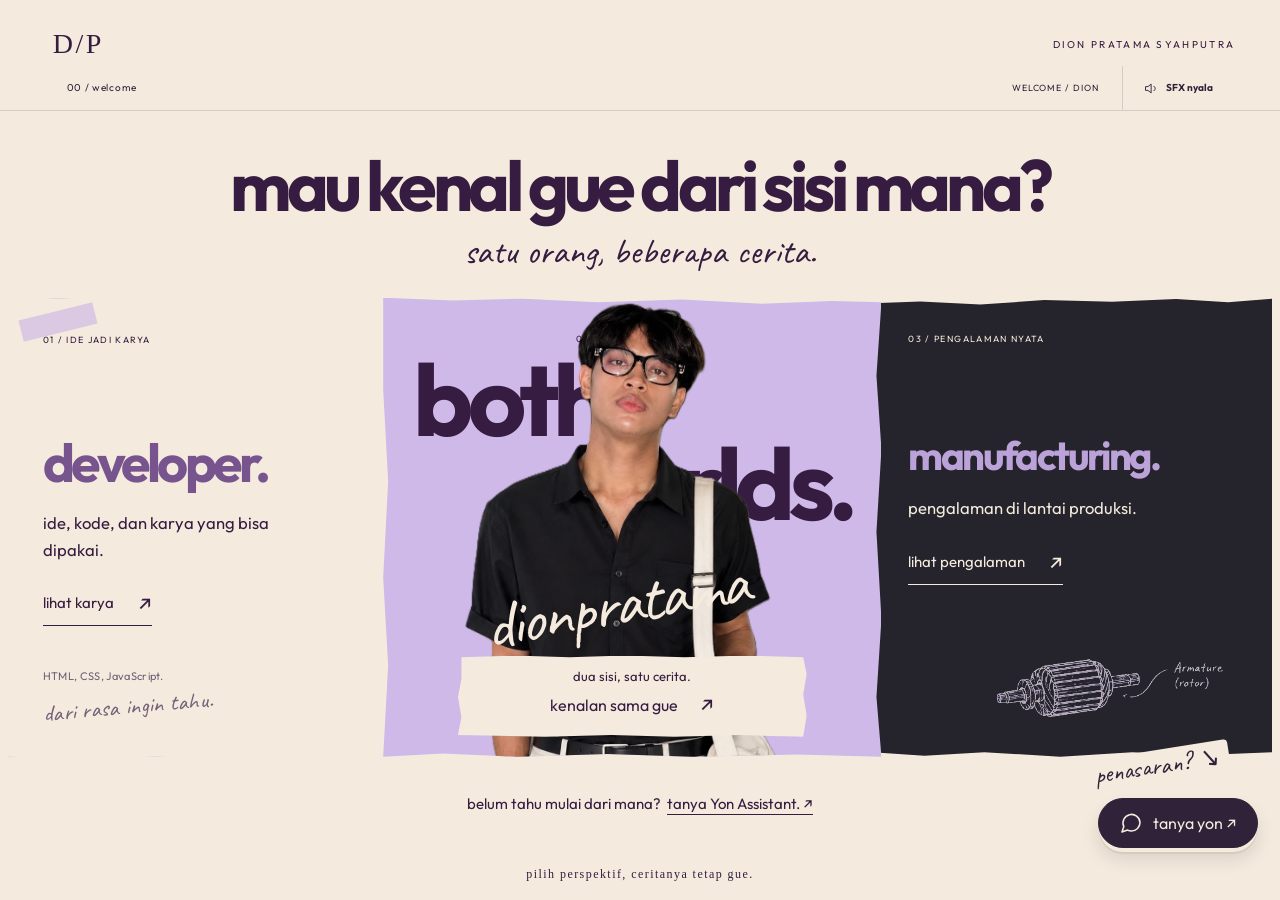
==== commit 2a07e057: "Update portfolio tiga perspektif" ====
--- a/index.html
+++ b/index.html
@@ -1,466 +1,731 @@
-<!DOCTYPE html>
+<!doctype html>
 <html lang="id">
+<head>
+<meta charset="utf-8">
+<meta name="viewport" content="width=device-width, initial-scale=1">
+<meta name="theme-color" content="#f3eafc">
+<meta name="description" content="Manufaktur & karya digital. Portfolio Dion Pratama Syahputra: dua sisi, satu cerita.">
+<title>Dion Pratama Syahputra — Both Worlds</title>
+<script src="/perspectives.js">
+</script>
+<link rel="preconnect" href="https://fonts.googleapis.com">
+<link rel="preconnect" href="https://fonts.gstatic.com" crossorigin>
+<link href="https://fonts.googleapis.com/css2?family=DM+Sans:wght@400;500;600;700&family=Playfair+Display:ital,wght@0,500;0,600;1,500;1,600&display=swap" rel="stylesheet">
+<link rel="icon" href="/assets/favicon.svg" type="image/svg+xml">
+<link rel="stylesheet" href="/perspectives.css">
+<link rel="stylesheet" href="/reading-bar.css">
+<script src="/reading-bar.js" defer>
+</script>
+<link rel="stylesheet" href="/assistant.css">
+<link rel="preload" as="image" href="/assets/both-worlds/cover.webp" fetchpriority="high">
+<link rel="stylesheet" href="/both-worlds.css">
+<script src="/both-worlds.js" defer>
+</script>
+<script src="/script.js" defer>
+</script>
+<script src="/assistant.js" defer>
+</script>
+</head>
+<body class="theme-both">
+<a class="skip-link" href="#main">Lewati ke konten</a>
+<header class="site-header" id="top">
+<div class="header-inner wrap">
+<a class="brand" href="/?view=both" aria-label="Dion Pratama Syahputra, Both Worlds">D<span>/</span>P</a>
+<span class="brand-caption">Dion Pratama<br>Syahputra</span>
+<nav class="perspective-nav" aria-label="Pilih perspektif">
+<a href="/?view=both" data-perspective="both" aria-current="page">Both Worlds</a>
+<a href="/manufacturing/" data-perspective="manufacturing">Manufacturing</a>
+<a href="/developer/" data-perspective="developer">Web Developer</a>
+</nav>
+</div>
+</header>
+<nav class="reading-bar" data-reading-bar aria-label="Progres membaca portfolio">
+<div class="reading-bar__inner">
+<a class="reading-bar__chapter" href="#cover" id="readerChapter">00 / cover</a>
+<span class="reading-bar__caption">Both Worlds / Dion</span>
+<button class="reading-bar__sound" id="soundToggle" type="button" hidden aria-pressed="true" aria-label="SFX nyala. Matikan efek suara">
+<svg width="15" height="15" viewBox="0 0 24 24" fill="none" stroke="currentColor" stroke-width="1.5" aria-hidden="true">
+<path d="M4 9H8L13 5V19L8 15H4Z"/>
+<path d="M17 8Q22 12 17 16"/>
+</svg>
+<span>SFX <span id="soundState">nyala</span>
+</span>
+</button>
+</div>
+<span class="reading-bar__progress" aria-hidden="true">
+</span>
+</nav>
+<main id="main" tabindex="-1">
+<section class="bw-cover" id="cover" aria-labelledby="heroTitle">
+  <div class="bw-cover-top bw-container">
+<span>Dion Pratama Syahputra</span>
+<span>manufaktur & karya digital.</span>
+</div>
+  <div class="bw-cover-stage">
+    <h1 class="bw-cover-title" id="heroTitle" aria-label="portfolio">
+<span aria-hidden="true">p</span>
+<span aria-hidden="true">o</span>
+<span aria-hidden="true">r</span>
+<span aria-hidden="true">t</span>
+<span aria-hidden="true">f</span>
+<span aria-hidden="true">o</span>
+<span aria-hidden="true">l</span>
+<span aria-hidden="true">i</span>
+<span aria-hidden="true">o</span>
+</h1>
+    <p class="bw-cover-aside bw-cover-aside-left" data-cover-copy>pengalaman nyata.<br>rasa ingin tahu.</p>
+    <p class="bw-cover-aside bw-cover-aside-right" data-cover-copy>dua dunia yang<br>saling melengkapi.</p>
+    <div class="bw-cover-photo" data-bw-depth="75">
+<img src="/assets/both-worlds/cover.webp" alt="Dion mengenakan kemeja hitam dan kacamata" width="1000" height="1163" fetchpriority="high" decoding="async">
+</div>
+    <span class="bw-cover-script" aria-hidden="true">portfolio</span>
+    <span class="bw-cover-edition" aria-hidden="true">a little bit of both.</span>
+  </div>
+  <div class="bw-cover-bottom bw-container">
+<span>sedikit tentang gue & yang gue bikin.</span>
+<a class="bw-link" href="#intro">kenalan dulu <span aria-hidden="true">↓</span>
+</a>
+</div>
+</section>
 
-<head>
-    <meta charset="UTF-8">
-    <meta name="viewport" content="width=device-width, initial-scale=1">
-    <meta name="theme-color" content="#f3eafc">
-    <meta name="description"
-        content="Dion Pratama Syahputra — Creative Developer dari Malang yang suka bikin project web dan digital.">
-    <title>Dion Pratama Syahputra — Creative Developer</title>
-    <link rel="preconnect" href="https://fonts.googleapis.com">
-    <link rel="preconnect" href="https://fonts.gstatic.com" crossorigin>
-    <link
-        href="https://fonts.googleapis.com/css2?family=DM+Sans:wght@400;500;600;700&family=Playfair+Display:ital,wght@0,500;0,600;1,500;1,600&display=swap"
-        rel="stylesheet">
-    <link rel="stylesheet" href="style.css">
-</head>
+<section class="bw-intro bw-section" id="intro" aria-labelledby="introTitle">
+  <svg class="bw-intro-thread" viewBox="0 0 600 250" fill="none" aria-hidden="true">
+<path d="M600 0C400 5 620 160 400 114S156 186 33 247" stroke="currentColor" stroke-width="1.5"/>
+</svg>
+  <div class="bw-container bw-intro-inner" data-bw-group>
+    <span class="bw-kicker" data-bw-reveal="up">01 / di balik portfolio</span>
+    <h2 class="bw-display bw-mask" id="introTitle">
+<span data-bw-reveal="text">gue Dion<span class="bw-purple">.</span>
+</span>
+</h2>
+    <div class="bw-intro-lines">
+      <p class="bw-mask">
+<span data-bw-reveal="text" data-bw-delay="140">keseharian gue ada di lantai produksi.</span>
+</p>
+      <p class="bw-mask">
+<span data-bw-reveal="text" data-bw-delay="260">rasa ingin tahu gue tumbuh di <em>dunia digital.</em>
+</span>
+</p>
+    </div>
+    <div class="bw-intro-body">
+      <p data-bw-reveal="up" data-bw-delay="340">gue bekerja sebagai operator di PT Denso Manufacturing Indonesia sejak <strong>2 Juli 2024.</strong> sebelum itu, gue belajar Rekayasa Perangkat Lunak. sampai sekarang, ketertarikan buat membangun website tetap gue bawa di sela pekerjaan.</p>
+      <p data-bw-reveal="up" data-bw-delay="440">dari website untuk UMKM, proyek personal, sampai prototipe yang berangkat dari pengalaman kerja, di sini gue mengumpulkan apa yang sedang gue bangun dan pelajari. dua sisi itu sama-sama bagian dari cerita gue — dan portfolio ini jadi tempat keduanya bertemu.</p>
+    </div>
+    <div class="bw-intro-foot">
+<span>Dion Pratama Syahputra</span>
+<p>pengalaman nyata, karya yang terus tumbuh.</p>
+<span>01 / 07</span>
+</div>
+  </div>
+</section>
 
-<body>
-    <main class="site-shell">
-        <div class="grain" aria-hidden="true"></div>
+<section class="bw-worlds" id="perspectives" aria-labelledby="worldsTitle">
+  <div class="bw-worlds-inner bw-container">
+    <div class="bw-worlds-heading">
+<span class="bw-kicker" data-bw-reveal="up">02 / dua perspektif</span>
+<h2 class="bw-display" id="worldsTitle" data-bw-reveal="up">dua sisi, <em>satu cerita.</em>
+</h2>
+<svg viewBox="0 0 380 24" aria-hidden="true">
+<path d="M5 18Q180 1 374 13M36 23Q200 7 348 20" fill="none" stroke="currentColor" stroke-width="3"/>
+</svg>
+</div>
+    <figure class="bw-worlds-person" data-bw-depth="10">
+<div data-bw-reveal="object" data-bw-delay="80">
+<img src="/assets/both-worlds/dion.webp" alt="Foto terbaru Dion, berkacamata dan berbaju putih, dengan tangan bersilang" width="880" height="1327" loading="lazy" decoding="async">
+</div>
+<figcaption>Dion Pratama Syahputra</figcaption>
+</figure>
+    <article class="bw-world bw-world-dev">
+      <div data-bw-reveal="left" data-bw-delay="100">
+<h3>
+<span class="bw-paper-title">web<br> developer</span>
+</h3>
+<p>merancang dan membangun website untuk UMKM, proyek personal, dan ide yang pengin gue coba.</p>
+<a class="bw-link" href="/developer/" data-perspective="developer">lihat sisi digital <span aria-hidden="true">↗</span>
+</a>
+</div>
+      <div class="bw-world-art bw-dev-art" aria-hidden="true">
+        <div class="bw-tech-icons" data-bw-depth="32">
+<img data-bw-reveal="object" data-bw-delay="260" src="/assets/both-worlds/03-icons.webp" alt="" width="567" height="84" loading="lazy">
+</div>
+        <div class="bw-laptop" data-bw-depth="22">
+<img data-bw-reveal="left" data-bw-delay="180" src="/assets/both-worlds/03-laptop.webp" alt="" width="504" height="364" loading="lazy">
+</div>
+        <div class="bw-other-icons" data-bw-depth="42">
+<img data-bw-reveal="object" data-bw-delay="340" src="/assets/both-worlds/03-other-icons.webp" alt="" width="137" height="233" loading="lazy">
+</div>
+      </div>
+    </article>
+    <article class="bw-world bw-world-man">
+      <div data-bw-reveal="right" data-bw-delay="180">
+<h3>manufacturing</h3>
+<p>operator produksi di PT Denso Manufacturing Indonesia sejak 2 Juli 2024. keseharian gue dekat dengan proses perakitan dan aliran material.</p>
+<a class="bw-link" href="/manufacturing/" data-perspective="manufacturing">lihat sisi produksi <span aria-hidden="true">↗</span>
+</a>
+</div>
+      <div class="bw-world-art bw-man-art" aria-hidden="true">
+        <div class="bw-kanban" data-bw-depth="24">
+<img data-bw-reveal="right" data-bw-delay="280" src="/assets/both-worlds/03-kanban.webp" alt="" width="317" height="255" loading="lazy">
+</div>
+        <div class="bw-armature-part" data-bw-depth="40">
+<img data-bw-reveal="object" data-bw-delay="420" src="/assets/both-worlds/03-armature.webp" alt="" width="268" height="149" loading="lazy">
+</div>
+        <div class="bw-blower" data-bw-depth="30">
+<img data-bw-reveal="right" data-bw-delay="360" src="/assets/both-worlds/03-blower.webp" alt="" width="244" height="248" loading="lazy">
+</div>
+        <span class="bw-object-note">proses, detail,<br>dan rasa ingin tahu.</span>
+      </div>
+    </article>
+  </div>
+</section>
 
-        <header class="topbar">
-            <a class="monogram" href="#top" aria-label="Dion Pratama Syahputra, back to top">D<span>/</span>P</a>
-            <nav class="nav-links" aria-label="Main navigation">
-                <a href="#work">Work</a>
-                <a href="#archive">Archive</a>
-                <a href="#about">About</a>
-                <a href="#process">Process</a>
-                <a href="#now">Now</a>
-                <a href="#contact">Contact</a>
-            </nav>
-            <button aria-label="Open menu" aria-expanded="false" class="menu-toggle" type="button">
-                <svg aria-hidden="true" fill="none" height="22" stroke="currentColor" stroke-linecap="round"
-                    stroke-linejoin="round" stroke-width="1.7" viewBox="0 0 24 24" width="22">
-                    <path d="M4 7h16M4 12h16M4 17h16"></path>
-                </svg>
-            </button>
-            <a class="top-contact" href="mailto:dionpratamaart@gmail.com">Say hello <span
-                    aria-hidden="true">↗</span></a>
-        </header>
+<section class="bw-work bw-section bw-container" id="work" aria-labelledby="workTitle">
+  <header class="bw-work-heading">
+<div>
+<span class="bw-kicker" data-bw-reveal="up">03 / karya pilihan</span>
+<h2 class="bw-display" id="workTitle" data-bw-reveal="up">
+<em>potongan karya.</em>
+</h2>
+<p class="bw-work-note" data-bw-reveal="up">yang gue bangun, satu per satu.</p>
+</div>
+<p data-bw-reveal="up">empat proyek, empat konteks.<br> dari kebutuhan sehari-hari<br> sampai rasa ingin tahu sendiri.</p>
+</header>
+  <nav class="bw-work-index" aria-label="Daftar karya">
+<a href="#teamcut">01 / TEAMcut <span aria-hidden="true">↘</span>
+</a>
+<a href="#armature">02 / Armature <span aria-hidden="true">↘</span>
+</a>
+<a href="#bagong-lapar">03 / Bagong Lapar <span aria-hidden="true">↘</span>
+</a>
+<a href="#dua-saudara">04 / Dua Saudara <span aria-hidden="true">↘</span>
+</a>
+</nav>
+  <article class="bw-project bw-teamcut" id="teamcut" aria-labelledby="teamcutTitle">
+<div class="bw-teamcut-art">
+<img class="bw-project-puzzle" src="/assets/both-worlds/puzzle.svg" width="250" height="245" alt="" loading="lazy" data-bw-reveal="left">
+<span class="bw-puzzle-word" aria-hidden="true">&lt;/&gt;</span>
+<div class="bw-phone-depth" data-bw-depth="58">
+<div data-bw-reveal="phone">
+<a class="bw-phone" href="/assets/both-worlds/teamcut.webp" target="_blank" rel="noopener noreferrer" aria-label="Buka screenshot lengkap TEAMcut">
+<img src="/assets/both-worlds/teamcut.webp" alt="Screenshot asli beranda mobile TEAMcut" width="640" height="1225" loading="lazy" decoding="async" >
+</a>
+</div>
+</div>
+<p class="bw-hand-note" data-bw-reveal="up" data-bw-delay="300">dari ide kecil,<br>jadi pengalaman.</p>
+<span class="bw-art-caption">screenshot asli / tampilan mobile</span>
+</div>
+<div class="bw-project-copy" data-bw-reveal="right">
+<span class="bw-kicker">01 / Website barbershop / mobile first</span>
+<h3 id="teamcutTitle">TEAMcut<span class="bw-purple">.</span>
+</h3>
+<p class="bw-project-lead">cari cabang, kenali hairstylist, dan lihat antrean sebelum berangkat.</p>
+<p>website untuk membantu pelanggan mengenal TEAMcut dan merencanakan kunjungannya, dari informasi layanan sampai alur booking.</p>
+<div class="bw-project-links">
+<a class="bw-link" href="/developer/#teamcut">lihat cerita proyek <span aria-hidden="true">↗</span>
+</a>
+<a class="bw-link" href="https://teamcut.pages.dev/" target="_blank" rel="noopener noreferrer">buka demo <span aria-hidden="true">↗</span>
+</a>
+</div>
+</div>
+</article>
+ <article class="bw-project bw-armature" id="armature" aria-labelledby="armatureTitle">
+<span class="bw-anchor" id="bridge" aria-hidden="true">
+</span>
+<div class="bw-project-copy" data-bw-reveal="left">
+<span class="bw-kicker">02 / Prototipe personal / produksi × digital</span>
+<h3 id="armatureTitle">Armature<br>
+<em>Monitoring.</em>
+</h3>
+<p class="bw-project-lead">berangkat dari pengalaman di produksi, tumbuh jadi eksplorasi digital.</p>
+<p>gue membawa pertanyaan tentang alur informasi material ke sebuah prototipe web pribadi. cara lain buat belajar memahami proses yang gue temui sehari-hari.</p>
+<p class="bw-prototype-note">Prototipe personal, bukan sistem resmi Denso. Screenshot menunjukkan snapshot aplikasi; tidak terhubung ke data produksi live.</p>
+<div class="bw-project-links">
+<a class="bw-link" href="/developer/#armature">lihat cerita proyek <span aria-hidden="true">↗</span>
+</a>
+</div>
+<a class="bw-context-link" href="/manufacturing/#armature">baca konteks produksi ↗</a>
+</div>
+<div class="bw-armature-art">
+<figure class="bw-dashboard" data-bw-depth="32">
+<div data-bw-reveal="right">
+<a href="/assets/both-worlds/armature-dashboard.webp" target="_blank" rel="noopener noreferrer" aria-label="Buka screenshot dashboard lengkap Armature Monitoring">
+<div class="bw-browser bw-dashboard-crop">
+<div class="bw-browser-bar" aria-hidden="true">
+<i>
+</i>
+<i>
+</i>
+<i>
+</i>
+<span>screenshot / prototipe personal</span>
+</div>
+<img src="/assets/both-worlds/armature-dashboard.webp" alt="Snapshot dashboard prototipe personal Armature Monitoring" width="1200" height="1954" loading="lazy" decoding="async" >
+</div>
+</a>
+<figcaption>dashboard / cuplikan tampilan, buka untuk melihat lengkap ↗</figcaption>
+</div>
+</figure>
+<figure class="bw-detail" data-bw-depth="65">
+<div data-bw-reveal="object" data-bw-delay="300">
+<a href="/assets/both-worlds/armature-detail.webp" target="_blank" rel="noopener noreferrer" aria-label="Buka screenshot detail prototipe Armature Monitoring">
+<div class="bw-browser ">
+<div class="bw-browser-bar" aria-hidden="true">
+<i>
+</i>
+<i>
+</i>
+<i>
+</i>
+<span>screenshot / prototipe personal</span>
+</div>
+<img src="/assets/both-worlds/armature-detail.webp" alt="Snapshot detail material pada prototipe personal Armature Monitoring" width="689" height="428" loading="lazy" decoding="async" >
+</div>
+</a>
+<figcaption>detail material / snapshot prototipe ↗</figcaption>
+</div>
+</figure>
+</div>
+</article>
+ <div class="bw-project-pair">
+<article class="bw-browser-project" id="bagong-lapar" aria-labelledby="bagong-laparTitle">
+<div data-bw-reveal="left" data-bw-delay="0">
+<a class="bw-project-screen" href="/assets/both-worlds/bagong-desktop.webp" target="_blank" rel="noopener noreferrer" aria-label="Buka screenshot lengkap Bagong Lapar">
+<div class="bw-browser ">
+<div class="bw-browser-bar" aria-hidden="true">
+<i>
+</i>
+<i>
+</i>
+<i>
+</i>
+<span>screenshot / tampilan proyek</span>
+</div>
+<img src="/assets/both-worlds/bagong-desktop.webp" alt="Screenshot asli beranda desktop Bagong Lapar" width="1200" height="675" loading="lazy" decoding="async" >
+</div>
+</a>
+</div>
+<div class="bw-browser-copy" data-bw-reveal="up">
+<span class="bw-kicker">03 / Website rental / outdoor</span>
+<h3 id="bagong-laparTitle">Bagong Lapar<span class="bw-purple">.</span>
+</h3>
+<p class="bw-project-lead">petualangan dimulai dari rencana yang jelas.</p>
+<p>katalog perlengkapan outdoor dengan tampilan desktop dan mobile. dari melihat pilihan barang sampai mengenali alur penyewaan.</p>
+<div class="bw-project-links">
+<a class="bw-link" href="/developer/#bagong-lapar">lihat cerita proyek <span aria-hidden="true">↗</span>
+</a>
+</div>
+</div>
+</article>
+<article class="bw-browser-project" id="dua-saudara" aria-labelledby="dua-saudaraTitle">
+<div data-bw-reveal="right" data-bw-delay="180">
+<a class="bw-project-screen" href="/assets/both-worlds/dua-saudara.webp" target="_blank" rel="noopener noreferrer" aria-label="Buka screenshot lengkap Dua Saudara Furniture">
+<div class="bw-browser ">
+<div class="bw-browser-bar" aria-hidden="true">
+<i>
+</i>
+<i>
+</i>
+<i>
+</i>
+<span>screenshot / tampilan proyek</span>
+</div>
+<img src="/assets/both-worlds/dua-saudara.webp" alt="Screenshot asli beranda desktop Dua Saudara Furniture" width="1200" height="675" loading="lazy" decoding="async" >
+</div>
+</a>
+</div>
+<div class="bw-browser-copy" data-bw-reveal="up">
+<span class="bw-kicker">04 / Website usaha / furnitur</span>
+<h3 id="dua-saudaraTitle">Dua Saudara Furniture<span class="bw-purple">.</span>
+</h3>
+<p class="bw-project-lead">memberi ruang untuk cerita di balik produk.</p>
+<p>website furnitur custom dengan beranda, katalog, dan detail produk. gue mengerjakan desain web, frontend, dan susunan kontennya.</p>
+<div class="bw-project-links">
+<a class="bw-link" href="/developer/#dua-saudara">lihat cerita proyek <span aria-hidden="true">↗</span>
+</a>
+<a class="bw-link" href="https://dua-saudara.pages.dev/" target="_blank" rel="noopener noreferrer">buka demo <span aria-hidden="true">↗</span>
+</a>
+</div>
+</div>
+</article>
+</div>
+  <details class="bw-archive" id="archive">
+<summary>
+<span>
+<span class="bw-kicker">catatan tambahan / arsip & eksperimen</span>
+<span id="archiveTitle">yang pernah dicoba, tetap jadi bagian cerita.</span>
+</span>
+<span aria-hidden="true">＋</span>
+</summary>
+<div class="archive-layout">
+<ol class="archive-list">
+<li>
+<button type="button" class="archive-entry is-active" data-project-id="our-museum" data-preview-title="Our Museum" data-preview-image="/assets/ourmuseum.jpeg" data-preview-alt="Screenshot asli Our Museum">
+<span class="archive-number">01</span>
+<span class="archive-name">Our Museum<small>Pengalaman web personal</small>
+</span>
+<span aria-hidden="true">↗</span>
+</button>
+</li>
+<li>
+<button type="button" class="archive-entry" data-project-id="yonngpt" data-preview-title="Yonn Assistant / YonnGPT" data-preview-image="/assets/yonngpt.jpeg" data-preview-alt="Screenshot asli Yonn Assistant / YonnGPT">
+<span class="archive-number">02</span>
+<span class="archive-name">Yonn Assistant / YonnGPT<small>Eksplorasi produk AI</small>
+</span>
+<span aria-hidden="true">↗</span>
+</button>
+</li>
+<li>
+<button type="button" class="archive-entry" data-project-id="yonn-apotek" data-preview-title="Yonn Apotek" data-preview-image="/assets/yonn-apotek.png" data-preview-alt="Screenshot asli Yonn Apotek">
+<span class="archive-number">03</span>
+<span class="archive-name">Yonn Apotek<small>Laravel · MySQL</small>
+</span>
+<span aria-hidden="true">↗</span>
+</button>
+</li>
+<li>
+<button type="button" class="archive-entry" data-project-id="quranibot" data-preview-title="QuraniBotWithNLP" data-preview-image="/assets/quranibot.png" data-preview-alt="Screenshot asli QuraniBotWithNLP">
+<span class="archive-number">04</span>
+<span class="archive-name">QuraniBotWithNLP<small>Chatbot · NLP · Database</small>
+</span>
+<span aria-hidden="true">↗</span>
+</button>
+</li>
+<li>
+<button type="button" class="archive-entry" data-project-id="whatsapp-bot" data-preview-title="Bot WhatsApp">
+<span class="archive-number">05</span>
+<span class="archive-name">Bot WhatsApp<small>Eksplorasi bot</small>
+</span>
+<span aria-hidden="true">—</span>
+</button>
+</li>
+<li>
+<button type="button" class="archive-entry" data-project-id="multiuser-php-native" data-preview-title="MultiUser PHP Native">
+<span class="archive-number">06</span>
+<span class="archive-name">MultiUser PHP Native<small>Eksplorasi PHP</small>
+</span>
+<span aria-hidden="true">—</span>
+</button>
+</li>
+<li>
+<button type="button" class="archive-entry" data-project-id="text-to-speech" data-preview-title="TextToSpeech">
+<span class="archive-number">07</span>
+<span class="archive-name">TextToSpeech<small>Eksperimen suara</small>
+</span>
+<span aria-hidden="true">—</span>
+</button>
+</li>
+</ol>
+<aside class="archive-preview" id="archivePreview" aria-live="polite">
+<img id="archivePreviewImage" src="/assets/ourmuseum.jpeg" alt="Screenshot asli Our Museum" width="1366" height="768" loading="lazy">
+<div class="archive-preview-caption">
+<span class="eyebrow">Preview arsip</span>
+<h3 id="archivePreviewTitle">Our Museum</h3>
+<p class="archive-no-image">Arsip eksplorasi. Dokumentasi visual belum tersedia.</p>
+</div>
+</aside>
+</div>
+<p class="bw-archive-sources">Buka screenshot asli: <a href="/assets/ourmuseum.jpeg" target="_blank" rel="noopener noreferrer">Our Museum ↗</a> · <a href="/assets/yonngpt.jpeg" target="_blank" rel="noopener noreferrer">Yonn Assistant / YonnGPT ↗</a> · <a href="/assets/yonn-apotek.png" target="_blank" rel="noopener noreferrer">Yonn Apotek ↗</a> · <a href="/assets/quranibot.png" target="_blank" rel="noopener noreferrer">QuraniBotWithNLP ↗</a>
+</p>
+</details>
+  <noscript>
+<style>.theme-both .archive-list{display:none}</style>
+</noscript>
+</section>
 
-        <section class="hero" id="top" aria-labelledby="heroTitle">
-            <div class="hero-kicker reveal">
-                <span>DION PRATAMA SYAHPUTRA</span>
-                <span class="hero-kicker-rule" aria-hidden="true"></span>
-                <span class="hero-meta">INDONESIA <i>·</i> WEB <i>·</i> AI</span>
-            </div>
-            <div class="hero-stage">
-                <h1 class="hero-title" id="heroTitle"><span>Creative</span><span>Developer</span></h1>
-                <div class="hero-image-wrap">
-                    <span class="portrait-disc" aria-hidden="true"></span>
-                    <img src="assets/profile.png" alt="Dion Pratama Syahputra" fetchpriority="high">
-                </div>
-                <div class="hero-copy">
-                    <p class="display-copy">Gue suka bikin sesuatu dari ide yang awalnya cuma di kepala.</p>
-                    <div class="hero-bottom">
-                        <p class="body-copy">Tapi beberapa ide justru datang dari tempat yang nggak gue duga — lantai
-                            produksi.</p>
-                        <div class="hero-actions">
-                            <a class="button button--dark" href="#work">View selected work <span
-                                    aria-hidden="true">↘</span></a>
-                            <a class="button button--line" href="#about">Who I am <span aria-hidden="true">↘</span></a>
-                        </div>
-                    </div>
-                </div>
-            </div>
-            <div class="hero-footnote"><span>RPL → MANUFACTURING → WEB → BUILDING</span><span>SCROLL TO EXPLORE <b
-                        aria-hidden="true">↓</b></span></div>
-        </section>
+<section class="bw-journey bw-section" id="about" aria-labelledby="aboutTitle">
+  <header class="bw-container bw-journey-heading">
+<span class="bw-kicker" data-bw-reveal="up">04 / perjalanan</span>
+<h2 class="bw-display" id="aboutTitle" data-bw-reveal="up">
+<em>ada benang merah<br>di setiap langkah.</em>
+</h2>
+<p data-bw-reveal="up">dari belajar bikin program, bekerja di produksi,<br> sampai membangun proyek sendiri.</p>
+</header>
+  <div class="bw-journey-board bw-container" id="journeyBoard">
+    <svg class="bw-thread-svg" aria-hidden="true" fill="none">
+<path class="bw-thread-base"/>
+<path class="bw-thread-progress" id="journeyThread"/>
+</svg>
+    <article class="bw-journey-node">
+<span class="bw-pin" aria-hidden="true">
+</span>
+<div data-bw-reveal="left">
+<div class="bw-note-sheet">
+<div class="bw-note-body">
+<span class="bw-kicker">01 / 2021 — 2024</span>
+<h3>mulainya dari RPL.</h3>
+<p>gue belajar Rekayasa Perangkat Lunak di SMKN 8 Malang. dari sini, gue mulai mengenal cara membangun program dan website.</p>
+<span class="bw-note-label">SMKN 8 Malang</span>
+</div>
+<div class="bw-note-art bw-code-art" aria-hidden="true">
+<span>&lt;/&gt;</span>
+</div>
+</div>
+</div>
+</article>
+    <article class="bw-journey-node">
+<span class="bw-pin" aria-hidden="true">
+</span>
+<div data-bw-reveal="right">
+<div class="bw-note-sheet bw-note-purple">
+<div class="bw-note-body">
+<span class="bw-kicker">02 / Januari — Mei 2023</span>
+<h3>belajar lewat praktik.</h3>
+<p>saat PKL di PT Universal Big Data, gue ikut belajar pengembangan chatbot, NLP, dan database. ketemu pekerjaan nyata, ketemu pertanyaan baru.</p>
+<span class="bw-note-label">Universal Big Data / PKL</span>
+</div>
+<div class="bw-note-art bw-chat-art" aria-hidden="true">
+<span>···</span>
+<span>···</span>
+</div>
+</div>
+</div>
+</article>
+    <article class="bw-journey-node">
+<span class="bw-pin" aria-hidden="true">
+</span>
+<div data-bw-reveal="left">
+<div class="bw-note-sheet">
+<div class="bw-note-body">
+<span class="bw-kicker">03 / sejak 2 Juli 2024</span>
+<h3>masuk ke dunia produksi.</h3>
+<p>gue mulai bekerja sebagai operator produksi di PT Denso Manufacturing Indonesia. keseharian gue dekat dengan perakitan, kanban, dan aliran material.</p>
+<span class="bw-note-label">PT Denso Manufacturing Indonesia</span>
+</div>
+<div class="bw-note-art" aria-hidden="true">
+<img src="/assets/both-worlds/03-armature.webp" alt="" width="268" height="149" loading="lazy">
+</div>
+</div>
+</div>
+</article>
+    <article class="bw-journey-node">
+<span class="bw-pin" aria-hidden="true">
+</span>
+<div data-bw-reveal="right">
+<div class="bw-note-sheet">
+<div class="bw-note-body">
+<span class="bw-kicker">04 / berjalan beriringan</span>
+<h3>dua sisi yang mulai ketemu.</h3>
+<p>di sela kerja, gue tetap membangun website untuk UMKM dan proyek personal. pengalaman di produksi juga jadi titik awal prototipe Armature Monitoring.</p>
+<span class="bw-note-label">manufaktur & karya digital.</span>
+<p class="bw-note-disclaimer">Armature Monitoring — prototipe personal,<br>bukan sistem resmi perusahaan.</p>
+</div>
+<div class="bw-note-art bw-note-puzzle" aria-hidden="true">
+<img src="/assets/both-worlds/puzzle.svg" alt="" width="250" height="245" loading="lazy">
+<span>&lt;/&gt;</span>
+</div>
+</div>
+</div>
+</article>
+  </div>
+  <div class="bw-container bw-journey-close">
+<p class="bw-journey-still" data-bw-reveal="up">ceritanya <em>masih jalan.</em>
+</p>
+<div class="bw-journey-continuation">
+<div id="process" data-bw-reveal="up">
+<span id="build" class="bw-anchor" aria-hidden="true">
+</span>
+<span class="bw-kicker">cara bekerja</span>
+<h3 id="processTitle">pahami. bangun. periksa lagi.</h3>
+<p>di lini produksi maupun saat mengembangkan website, gue mulai dari memahami kebutuhan. menata urutan kerja, mengerjakan detailnya, lalu memeriksa hasil sebelum melanjutkan.</p>
+<a class="bw-link" href="/developer/#process">proses pengembangan <span aria-hidden="true">↗</span>
+</a>
+</div>
+<div id="now" data-bw-reveal="up">
+<span class="bw-kicker">saat ini</span>
+<h3 id="nowTitle">belajar. bekerja. terus bikin.</h3>
+<p>gue terus mengembangkan proyek web dan antarmuka, sambil menjalani pekerjaan di manufaktur. dua dunia ini tetap saling memberi cerita.</p>
+</div>
+</div>
+</div>
+</section>
 
-        <section class="selected-work section-pad" id="work" aria-labelledby="workTitle">
-            <div class="section-heading reveal">
-                <div>
-                    <span class="eyebrow">02 / Selected work</span>
-                    <h2 id="workTitle">Beberapa project yang<br><em>gue pengen tunjukin.</em></h2>
-                </div>
-                <p class="section-note">Tiga project, masing-masing berangkat dari kebutuhan yang beda.</p>
-            </div>
+<section class="bw-learning bw-section bw-container" id="learning" aria-labelledby="credentialTitle">
+  <div class="bw-learning-copy">
+<span class="bw-kicker" data-bw-reveal="up">05 / sertifikat & catatan belajar</span>
+<h2 class="bw-display" id="credentialTitle" data-bw-reveal="up">
+<em>arsip<br>belajar.</em>
+</h2>
+<p data-bw-reveal="up">beberapa hal yang gue pelajari,<br> dan catatan proses di baliknya.</p>
+    <ol class="bw-credential-list">
+      <li data-bw-reveal="up" data-bw-delay="100">
+<a href="/assets/sertifikat/oracle-java-foundations-2024.pdf" target="_blank" rel="noopener noreferrer" data-cert-id="java">
+<span class="bw-credential-number">01</span>
+<span>
+<strong>Java Foundations</strong>
+<small>Oracle Academy · 18 Maret 2024</small>
+<span class="bw-credential-type">Buka sertifikat PDF ↗</span>
+</span>
+</a>
+</li>
+      <li data-bw-reveal="up" data-bw-delay="200">
+<a href="/assets/sertifikat/oracle-database-foundations-2024.pdf" target="_blank" rel="noopener noreferrer" data-cert-id="database">
+<span class="bw-credential-number">02</span>
+<span>
+<strong>Database Foundations</strong>
+<small>Oracle Academy · 28 Maret 2024</small>
+<span class="bw-credential-type">Buka sertifikat PDF ↗</span>
+</span>
+</a>
+</li>
+      <li data-bw-reveal="up" data-bw-delay="300">
+<a href="/assets/sertifikat/data-fundamentals-certificate.jpg" target="_blank" rel="noopener noreferrer" data-cert-id="data">
+<span class="bw-credential-number">03</span>
+<span>
+<strong>Data Fundamentals</strong>
+<small>IBM SkillsBuild · Agustus 2026</small>
+<span class="bw-credential-type">Buka sertifikat JPG ↗</span>
+</span>
+</a>
+</li>
+    </ol>
+    <a class="bw-link" href="/manufacturing/#education">latar pendidikan & pelatihan <span aria-hidden="true">↗</span>
+</a>
+  </div>
+  <div class="bw-folder-visual" aria-hidden="true">
+    <div class="bw-folder-depth" data-bw-depth="24">
+<div class="bw-folder-back" data-bw-reveal="left">
+<span>catatan belajar</span>
+</div>
+</div>
+    <div class="bw-cert bw-cert-database" data-bw-depth="36">
+<div data-bw-reveal="right" data-bw-delay="180">
+<img src="/assets/both-worlds/certificate-database.webp" alt="" width="560" height="432" loading="lazy">
+</div>
+</div>
+    <div class="bw-cert bw-cert-data" data-bw-depth="52">
+<div data-bw-reveal="object" data-bw-delay="300">
+<img src="/assets/both-worlds/certificate-data.webp" alt="" width="560" height="432" loading="lazy">
+</div>
+</div>
+    <div class="bw-cert bw-cert-java" data-bw-depth="64">
+<div data-bw-reveal="left" data-bw-delay="400">
+<img src="/assets/both-worlds/certificate-java.webp" alt="" width="560" height="432" loading="lazy">
+</div>
+</div>
+    <span class="bw-folder-scribble">sedikit demi sedikit,<br>tetap belajar.</span>
+  </div>
+</section>
 
-            <article class="project-story project-story--teamcut project-card reveal" data-project="teamcut">
-                <div class="project-heading">
-                    <div class="project-title-row">
-                        <span class="project-index">01</span>
-                        <h3>TEAMCUT<span class="project-period">.</span></h3>
-                    </div>
-                    <p class="project-category">REAL CLIENT <i>·</i> BARBERSHOP</p>
-                </div>
-                <div class="project-layout project-layout--teamcut">
-                    <div class="project-story-copy">
-                        <p class="project-lead">Pengalaman booking dan antrean barbershop yang dirancang mobile-first.
-                        </p>
-                        <div class="project-facts">
-                            <div><span>THE APPROACH</span>
-                                <p>Dari lihat antrean, pilih cabang dan hairstylist, sampai mengirim booking lewat admin
-                                    TEAMCUT.</p>
-                            </div>
-                            <div><span>THE BUILD</span>
-                                <p>UI/UX · Frontend · Database · Deployment</p>
-                            </div>
-                        </div>
-                        <a class="project-link" href="https://teamcut.pages.dev/" target="_blank"
-                            rel="noopener noreferrer">Visit TEAMcut <span aria-hidden="true">↗</span></a>
-                    </div>
-                    <div class="teamcut-gallery" aria-label="TEAMcut mobile project screens">
-                        <figure class="project-shot project-shot--mobile">
-                            <img src="assets/teamcut/01-home-mobile.jpeg"
-                                alt="TEAMcut mobile home screen with branch and queue information" loading="lazy">
-                            <figcaption>01 / HOME</figcaption>
-                        </figure>
-                        <figure class="project-shot project-shot--mobile project-shot--offset">
-                            <img src="assets/teamcut/02-branches-hairstylist-mobile.jpeg"
-                                alt="TEAMcut mobile branch and hairstylist selection" loading="lazy">
-                            <figcaption>02 / BRANCH + STYLIST</figcaption>
-                        </figure>
-                        <figure class="project-shot project-shot--mobile">
-                            <img src="assets/teamcut/05-services-mobile.jpeg" alt="TEAMcut mobile services screen"
-                                loading="lazy">
-                            <figcaption>03 / SERVICES</figcaption>
-                        </figure>
-                        <figure class="project-shot project-shot--mobile project-shot--offset">
-                            <img src="assets/teamcut/06-booking-mobile.jpeg" alt="TEAMcut mobile booking form"
-                                loading="lazy">
-                            <figcaption>04 / BOOKING</figcaption>
-                        </figure>
-                    </div>
-                </div>
-                <div class="project-bottomline"><span>UI/UX <i>·</i> FRONTEND <i>·</i> DATABASE <i>·</i>
-                        DEPLOYMENT</span><span>MOBILE ONLY</span></div>
-            </article>
-
-            <article class="project-story project-story--dua project-card reveal" data-project="dua-saudara">
-                <div class="project-heading">
-                    <div class="project-title-row">
-                        <span class="project-index">02</span>
-                        <h3>Dua Saudara<span class="project-period">.</span></h3>
-                    </div>
-                    <p class="project-category">BUSINESS WEBSITE <i>·</i> FURNITURE</p>
-                </div>
-                <div class="dua-feature">
-                    <figure class="project-shot project-shot--desktop project-shot--dua">
-                        <img src="assets/dua-saudara/01-home-desktop.png" alt="Dua Saudara furniture website home page"
-                            loading="lazy">
-                        <figcaption>01 / BERANDA</figcaption>
-                    </figure>
-                    <div class="dua-caption">
-                        <p class="project-lead">Website bisnis furnitur untuk lihat produk, buka katalog, lalu
-                            konsultasi langsung dengan workshop.</p>
-                        <p class="project-quiet">Rotan sintetis · HPL · Custom furniture</p>
-                        <a class="project-link" href="https://dua-saudara.pages.dev/" target="_blank"
-                            rel="noopener noreferrer">Visit Dua Saudara <span aria-hidden="true">↗</span></a>
-                    </div>
-                </div>
-                <div class="dua-gallery" aria-label="Dua Saudara desktop project screens">
-                    <figure class="project-shot project-shot--desktop">
-                        <img src="assets/dua-saudara/02-products-desktop.png" alt="Dua Saudara product page"
-                            loading="lazy">
-                        <figcaption>02 / PRODUCTS</figcaption>
-                    </figure>
-                    <figure class="project-shot project-shot--desktop">
-                        <img src="assets/dua-saudara/03-catalog-desktop.png" alt="Dua Saudara product catalog"
-                            loading="lazy">
-                        <figcaption>03 / CATALOG</figcaption>
-                    </figure>
-                    <figure class="project-shot project-shot--desktop">
-                        <img src="assets/dua-saudara/04-detail-desktop.png" alt="Dua Saudara furniture detail page"
-                            loading="lazy">
-                        <figcaption>04 / DETAIL</figcaption>
-                    </figure>
-                </div>
-                <div class="project-bottomline"><span>WEB DESIGN <i>·</i> FRONTEND <i>·</i> CONTENT STRUCTURE <i>·</i>
-                        DEPLOYMENT</span><span>MALANG—BALI</span></div>
-            </article>
-
-            <article class="project-story project-story--bagong project-card reveal" data-project="bagong-lapar">
-                <div class="project-heading">
-                    <div class="project-title-row">
-                        <span class="project-index">03</span>
-                        <h3>Bagong Lapar<span class="project-period">.</span></h3>
-                    </div>
-                    <p class="project-category">REAL PROJECT <i>·</i> OUTDOOR</p>
-                </div>
-                <div class="bagong-feature">
-                    <figure class="project-shot project-shot--desktop project-shot--bagong">
-                        <img src="assets/bagong-lapar/01-home-desktop.png"
-                            alt="Bagong Lapar outdoor equipment rental website on desktop" loading="lazy">
-                        <figcaption>DESKTOP / HOME</figcaption>
-                    </figure>
-                    <div class="bagong-intro">
-                        <p class="project-lead">Website penyewaan perlengkapan outdoor buat rencana naik, camping, dan
-                            jalan-jalan.</p>
-                        <p class="project-quiet">Visual direction · Web design · Frontend · Deployment</p>
-                    </div>
-                    <figure class="project-shot project-shot--mobile project-shot--bagong-mobile">
-                        <img src="assets/bagong-lapar/01-home-mobile.jpeg"
-                            alt="Bagong Lapar outdoor rental home page on mobile" loading="lazy">
-                        <figcaption>MOBILE / HOME</figcaption>
-                    </figure>
-                </div>
-                <div class="bagong-gallery" aria-label="Bagong Lapar desktop and mobile project screens">
-                    <figure class="project-shot project-shot--desktop">
-                        <img src="assets/bagong-lapar/02-popular-desktop.png"
-                            alt="Bagong Lapar popular outdoor gear on desktop" loading="lazy">
-                        <figcaption>DESKTOP / POPULAR GEAR</figcaption>
-                    </figure>
-                </div>
-                <div class="project-bottomline"><span>VISUAL DIRECTION <i>·</i> WEB DESIGN <i>·</i> FRONTEND <i>·</i>
-                        DEPLOYMENT</span><span>DESKTOP + MOBILE</span></div>
-            </article>
-        </section>
-
-        <section class="archive-section section-pad" id="archive" aria-labelledby="archiveTitle">
-            <div class="section-heading reveal">
-                <div>
-                    <span class="eyebrow">03 / Archive</span>
-                    <h2 id="archiveTitle">Yang pernah gue <em>coba bikin.</em></h2>
-                </div>
-                <p class="section-note">07 PROJECTS · ARCHIVE</p>
-            </div>
-            <div class="archive-layout">
-                <ol class="archive-list">
-                    <li><button class="archive-entry reveal is-active" type="button" aria-pressed="true"
-                            data-project-id="our-museum" data-preview-image="assets/ourmuseum.jpeg"
-                            data-preview-alt="Our Museum project preview" data-preview-title="Our Museum"><span
-                                class="archive-number">01</span><span class="archive-name">Our Museum</span><span
-                                class="archive-arrow" aria-hidden="true">↗</span></button></li>
-                    <li><button class="archive-entry reveal" type="button" aria-pressed="false"
-                            data-project-id="yonngpt" data-preview-image="assets/yonngpt.jpeg"
-                            data-preview-alt="Yonn Assistant / YonnGPT project preview"
-                            data-preview-title="Yonn Assistant / YonnGPT"><span class="archive-number">02</span><span
-                                class="archive-name">Yonn Assistant / YonnGPT</span><span class="archive-arrow"
-                                aria-hidden="true">↗</span></button></li>
-                    <li><button class="archive-entry reveal" type="button" aria-pressed="false"
-                            data-project-id="yonn-apotek" data-preview-image="assets/yonn-apotek.png"
-                            data-preview-alt="Yonn Apotek project preview" data-preview-title="Yonn Apotek"><span
-                                class="archive-number">03</span><span class="archive-name">Yonn Apotek</span><span
-                                class="archive-arrow" aria-hidden="true">↗</span></button></li>
-                    <li><button class="archive-entry reveal" type="button" aria-pressed="false"
-                            data-project-id="quranibot" data-preview-image="assets/quranibot.png"
-                            data-preview-alt="QuraniBotWithNLP project preview"
-                            data-preview-title="QuraniBotWithNLP"><span class="archive-number">04</span><span
-                                class="archive-name">QuraniBotWithNLP</span><span class="archive-arrow"
-                                aria-hidden="true">↗</span></button></li>
-                    <li><button class="archive-entry reveal" type="button" aria-pressed="false"
-                            data-project-id="whatsapp-bot" data-preview-title="Bot WhatsApp"><span
-                                class="archive-number">05</span><span class="archive-name">Bot WhatsApp</span><span
-                                class="archive-arrow" aria-hidden="true">↗</span></button></li>
-                    <li><button class="archive-entry reveal" type="button" aria-pressed="false"
-                            data-project-id="multiuser-php-native" data-preview-title="MultiUser PHP Native"><span
-                                class="archive-number">06</span><span class="archive-name">MultiUser PHP
-                                Native</span><span class="archive-arrow" aria-hidden="true">↗</span></button></li>
-                    <li><button class="archive-entry reveal" type="button" aria-pressed="false"
-                            data-project-id="text-to-speech" data-preview-title="TextToSpeech"><span
-                                class="archive-number">07</span><span class="archive-name">TextToSpeech</span><span
-                                class="archive-arrow" aria-hidden="true">↗</span></button></li>
-                </ol>
-                <aside class="archive-preview" id="archivePreview" aria-live="polite">
-                    <img id="archivePreviewImage" src="assets/ourmuseum.jpeg" alt="Our Museum project preview"
-                        loading="lazy">
-                    <div class="archive-preview-caption"><span>ARCHIVE PREVIEW</span>
-                        <h3 id="archivePreviewTitle">Our Museum</h3>
-                    </div>
-                </aside>
-            </div>
-        </section>
-
-        <section class="about-section section-pad" id="about" aria-labelledby="aboutTitle">
-            <div class="section-heading reveal">
-                <div>
-                    <span class="eyebrow">04 / Who I am</span>
-                    <h2 id="aboutTitle">Sedikit tentang jalan<br>yang gue tempuh <em>sampai sekarang.</em></h2>
-                </div>
-                <p class="section-note">Dari belajar software, kerja di lantai produksi, sampai tetap bikin project web.
-                </p>
-            </div>
-            <div class="timeline">
-                <article class="timeline-item reveal">
-                    <span class="timeline-index">01</span><span class="timeline-label">RPL</span>
-                    <div>
-                        <h3>Mulainya dari belajar bikin software.</h3>
-                        <p>Gue sekolah Rekayasa Perangkat Lunak di SMKN 8 Malang. Sebelum lulus, gue juga sempat magang
-                            Software Development &amp; AI di UBIG.</p><small>SMKN 8 MALANG <i>·</i> 2021—2023 <i>·</i>
-                            UBIG, FEB—MEI 2023</small>
-                    </div>
-                </article>
-                <article class="timeline-item reveal">
-                    <span class="timeline-index">02</span><span class="timeline-label">MANUFACTURING</span>
-                    <div>
-                        <h3>Habis itu, gue kerja di lantai produksi.</h3>
-                        <p>Di PT Denso Manufacturing Indonesia, gue belajar soal alur material, proses di line,
-                            ketepatan, dan konsistensi.</p><small>PT DENSO MANUFACTURING INDONESIA <i>·</i> JUL
-                            2024—SEKARANG</small>
-                    </div>
-                </article>
-                <article class="timeline-item reveal">
-                    <span class="timeline-index">03</span><span class="timeline-label">WEB</span>
-                    <div>
-                        <h3>Di luar kerja, gue tetap bikin website.</h3>
-                        <p>Sekarang yang gue tampilkan di sini: TEAMcut, Dua Saudara, dan Bagong Lapar.</p>
-                        <small>TEAMcut <i>·</i> DUA SAUDARA <i>·</i> BAGONG LAPAR</small>
-                    </div>
-                </article>
-                <article class="timeline-item reveal">
-                    <span class="timeline-index">04</span><span class="timeline-label">BUILDING</span>
-                    <div>
-                        <h3>Biasanya gue mulai dari ide yang kepikiran.</h3>
-                        <p>Gue cari bentuk yang bisa dicoba, terus lihat sejauh mana ide itu bisa jalan.</p>
-                        <small>PERSONAL PROJECTS</small>
-                    </div>
-                </article>
-            </div>
-            <div class="credentials reveal" aria-labelledby="credentialTitle">
-                <div class="credentials-heading"><span class="eyebrow" id="credentialTitle">SELECTED CREDENTIALS</span>
-                </div>
-                <div class="credential-list">
-                    <a href="https://www.credly.com/users/dion-pratama/badges/credly" target="_blank"
-                        rel="noopener noreferrer"><img
-                            src="assets/sertifikat/ai-fundamentals-foundations-certificate.jpg" alt=""
-                            loading="lazy"><span>AI Fundamentals<small>IBM SkillsBuild · 2026</small></span></a>
-                    <a href="https://www.credly.com/go/8HoG8gUy" target="_blank" rel="noopener noreferrer"><img
-                            src="assets/sertifikat/ai-literacy-certificate.jpg" alt="" loading="lazy"><span>AI
-                            Literacy<small>IBM SkillsBuild · 2026</small></span></a>
-                    <a href="https://www.credly.com/badges/5e6effb0-c898-47f9-a383-ba257aec7e2c" target="_blank"
-                        rel="noopener noreferrer"><img src="assets/sertifikat/data-fundamentals-certificate.jpg" alt=""
-                            loading="lazy"><span>Data Fundamentals<small>IBM SkillsBuild · 2026</small></span></a>
-                    <a href="assets/sertifikat/oracle-java-foundations-2024.pdf" target="_blank"
-                        rel="noopener noreferrer"><img
-                            src="assets/sertifikat/oracle-java-foundations-2024_page-0001.jpg" alt=""
-                            loading="lazy"><span>Java Foundations<small>Oracle Academy · 2024</small></span></a>
-                    <a href="assets/sertifikat/oracle-database-foundations-2024.pdf" target="_blank"
-                        rel="noopener noreferrer"><img
-                            src="assets/sertifikat/oracle-database-foundations-2024_page-0001.jpg" alt=""
-                            loading="lazy"><span>Database Foundations<small>Oracle Academy · 2024</small></span></a>
-                    <a href="assets/sertifikat/ubig-internship.jpg" target="_blank" rel="noopener noreferrer"><img
-                            src="assets/sertifikat/ubig-internship.jpg" alt="" loading="lazy"><span>Software Development
-                            &amp; AI Internship<small>UBIG · Malang</small></span></a>
-                </div>
-            </div>
-        </section>
-
-        <section class="process-section section-pad" id="process" aria-labelledby="processTitle">
-            <div class="section-heading reveal">
-                <div>
-                    <span class="eyebrow">05 / How I build</span>
-                    <h2 id="processTitle">Cara gue biasanya <em>ngerjain sesuatu.</em></h2>
-                </div>
-            </div>
-            <ol class="process-sequence">
-                <li class="process-step reveal"><span>01</span>
-                    <h3>FIND THE WHY</h3>
-                    <p>Kenapa ini perlu dibikin?</p>
-                </li>
-                <li class="process-step reveal"><span>02</span>
-                    <h3>SHAPE THE EXPERIENCE</h3>
-                    <p>Bikin alurnya kebayang dulu.</p>
-                </li>
-                <li class="process-step reveal"><span>03</span>
-                    <h3>BUILD THE SYSTEM</h3>
-                    <p>Sambungin tampilan dengan bagian yang bikin semuanya jalan.</p>
-                </li>
-                <li class="process-step reveal"><span>04</span>
-                    <h3>MAKE IT FEEL RIGHT</h3>
-                    <p>Coba dipakai, rapihin yang terasa janggal.</p>
-                </li>
-                <li class="process-step reveal"><span>05</span>
-                    <h3>SHIP IT</h3>
-                    <p>Kalau siap, deploy.</p>
-                </li>
-            </ol>
-        </section>
-
-        <section class="now-section section-pad" id="now" aria-labelledby="nowTitle">
-            <div class="section-heading reveal">
-                <div>
-                    <span class="eyebrow">06 / Now</span>
-                    <h2 id="nowTitle">Yang lagi gue <em>bangun dan pelajari.</em></h2>
-                </div>
-                <p class="section-note">Hal-hal yang sekarang masih sering gue kerjain dan utak-atik.</p>
-            </div>
-            <div class="now-list">
-                <div class="now-item reveal"><span>BUILDING</span>
-                    <p>Project web seperti TEAMcut, Dua Saudara, dan Bagong Lapar.</p>
-                </div>
-                <div class="now-item reveal"><span>LEARNING</span>
-                    <p>Software development, AI, dan data lewat praktik langsung.</p>
-                </div>
-                <div class="now-item reveal"><span>EXPLORING</span>
-                    <p>Automation dan cara pakai AI sebagai alat bantu waktu bikin sesuatu.</p>
-                </div>
-                <div class="now-item reveal"><span>LOOKING FOR</span>
-                    <p>Ide berikutnya yang bikin gue penasaran cukup lama untuk mulai dicoba.</p>
-                </div>
-            </div>
-        </section>
-
-        <section class="contact-section section-pad" id="contact" aria-labelledby="contactTitle">
-            <div class="contact-mark" aria-hidden="true">✳</div>
-            <div class="contact-copy reveal">
-                <span class="eyebrow">07 / Contact</span>
-                <h2 id="contactTitle">Punya ide?<br><em>Ceritain aja.</em></h2>
-            </div>
-            <div class="contact-action reveal">
-                <a class="button button--light" href="mailto:dionpratamaart@gmail.com">Email Dion <span
-                        aria-hidden="true">↗</span></a>
-                <p>Gue baca lewat email.</p>
-            </div>
-        </section>
-
-        <footer class="footer section-pad">
-            <div class="footer-brand"><a class="footer-mark" href="#top">D<span>/</span>P</a><span>Dion Pratama
-                    Syahputra</span><small>Creative Developer · Indonesia</small></div>
-            <div class="footer-links"><span class="eyebrow">SAY HELLO</span><a
-                    href="mailto:dionpratamaart@gmail.com">dionpratamaart@gmail.com</a><a
-                    href="https://wa.me/6287773058338" target="_blank" rel="noopener noreferrer">WhatsApp</a></div>
-            <div class="footer-links"><span class="eyebrow">ELSEWHERE</span><a href="https://github.com/dionnsadboyy"
-                    target="_blank" rel="noopener noreferrer">GitHub</a><a
-                    href="https://www.linkedin.com/in/dionnnprtma" target="_blank"
-                    rel="noopener noreferrer">LinkedIn</a><a href="https://instagram.com/dionnnprtma_" target="_blank"
-                    rel="noopener noreferrer">Instagram</a></div>
-            <div class="footer-bottom"><span>© <span id="year"></span> Dion Pratama Syahputra</span><a href="#top">BACK
-                    TO TOP ↑</a></div>
-        </footer>
-    </main>
-
-    <div class="portfolio-assistant" data-assistant-root>
-        <section class="assistant-panel" id="assistantPanel" role="dialog" aria-modal="false"
-            aria-labelledby="assistantTitle" hidden>
-            <div class="assistant-panel__head">
-                <div><span class="eyebrow">Portfolio guide</span>
-                    <h2 id="assistantTitle">Tanya soal portfolio</h2>
-                    <p>Project, cerita, skill, atau cara gue bikin sesuatu.</p>
-                </div>
-                <button class="assistant-close" id="assistantClose" type="button"
-                    aria-label="Close assistant">×</button>
-            </div>
-            <div class="assistant-messages" id="assistantMessages" aria-live="polite"
-                aria-label="Conversation with the portfolio assistant">
-                <div class="assistant-message assistant-message--assistant">Hai. Mau tahu soal project atau cerita di
-                    balik portfolio ini?</div>
-            </div>
-            <div class="assistant-suggestions" id="assistantSuggestions" aria-label="Suggested questions">
-                <button type="button">Dion sekarang lagi bikin apa?</button>
-                <button type="button">Ceritain soal TEAMcut</button>
-                <button type="button">Project apa saja di Archive?</button>
-                <button type="button">Gimana ceritanya dari RPL ke manufacturing?</button>
-            </div>
-            <form class="assistant-form" id="assistantForm">
-                <label class="sr-only" for="assistantInput">Tanya soal portfolio Dion</label>
-                <textarea id="assistantInput" rows="1" maxlength="600"
-                    placeholder="Tanya soal project atau cerita Dion..."
-                    aria-label="Tanya soal portfolio Dion"></textarea>
-                <button type="submit" aria-label="Send question"><svg class="assistant-send-icon" aria-hidden="true"
-                        viewBox="0 0 24 24">
-                        <path d="M21 3 14 21l-4-7-7-4L21 3Z"></path>
-                        <path d="m10 14 11-11"></path>
-                    </svg></button>
-            </form>
-        </section>
-        <button class="assistant-launcher" id="assistantLauncher" type="button" aria-expanded="false"
-            aria-controls="assistantPanel"><span aria-hidden="true">✳</span> Tanya soal portfolio</button>
+<section class="bw-contact bw-section bw-container" id="contact" aria-labelledby="contactTitle">
+  <div class="bw-contact-copy">
+<span class="bw-kicker" data-bw-reveal="up">06 / sampai ketemu</span>
+<h2 class="bw-display" id="contactTitle">
+<span class="bw-mask">
+<span data-bw-reveal="text">ada cerita</span>
+</span>
+<span class="bw-mask">
+<span data-bw-reveal="text" data-bw-delay="160">atau ide baru?</span>
+</span>
+</h2>
+<p data-bw-reveal="up" data-bw-delay="300">buat ngobrol soal proyek, peluang kerja,<br> atau sekadar kenalan — boleh banget.</p>
+<div class="bw-contact-links" data-bw-reveal="up" data-bw-delay="400">
+<a class="bw-email" href="mailto:dionpratamaart@gmail.com">dionpratamaart@gmail.com <span aria-hidden="true">↗</span>
+</a>
+<a class="bw-link" href="https://linkedin.com/in/dionnnprtma" target="_blank" rel="noopener noreferrer">LinkedIn <span aria-hidden="true">↗</span>
+</a>
+<a class="bw-link" href="https://github.com/dionnsadboyy" target="_blank" rel="noopener noreferrer">GitHub <span aria-hidden="true">↗</span>
+</a>
+</div>
+</div>
+  <div class="bw-contact-art" aria-hidden="true">
+<svg class="bw-contact-thread" viewBox="0 0 560 620" fill="none">
+<path d="M50 0C14 80 480 10 430 173S34 229 80 370S256 420 208 542" stroke="#b18acb" stroke-width="2" data-bw-reveal="thread"/>
+</svg>
+<div class="bw-contact-puzzle" data-bw-depth="45">
+<div data-bw-reveal="puzzle" data-bw-delay="120">
+<img src="/assets/both-worlds/puzzle.svg" alt="" width="250" height="245" loading="lazy">
+<span>sampai ketemu.</span>
+</div>
+</div>
+</div>
+</section>
+</main>
+<footer class="bw-footer">
+<div class="bw-container">
+<div class="bw-footer-top">
+<div>
+<p class="bw-footer-name">Dion Pratama Syahputra</p>
+<span>manufaktur & karya digital.</span>
+</div>
+<nav aria-label="Perspektif di footer">
+<a href="/?view=both" data-perspective="both">Both Worlds ↗</a>
+<a href="/developer/" data-perspective="developer">Web Developer ↗</a>
+<a href="/manufacturing/" data-perspective="manufacturing">Manufacturing ↗</a>
+</nav>
+</div>
+<div class="bw-footer-bottom">
+<span>© <span id="year" data-year>2026</span> Dion Pratama Syahputra</span>
+<a class="bw-link" href="#top">balik ke atas <span aria-hidden="true">↑</span>
+</a>
+</div>
+</div>
+</footer>
+<div class="portfolio-assistant" data-assistant-root>
+  <span class="assistant-curiosity" id="assistantCuriosity" aria-hidden="true" hidden>penasaran? <span>↘</span>
+</span>
+  <button class="assistant-launcher" id="assistantLauncher" type="button" aria-expanded="false" aria-controls="assistantPanel" aria-haspopup="dialog">
+    <svg viewBox="0 0 24 24" fill="none" stroke="currentColor" stroke-width="1.6" stroke-linecap="round" stroke-linejoin="round" aria-hidden="true">
+<path d="M21 11.5a8.5 8.5 0 0 1-8.5 8.5 9 9 0 0 1-4-.9L3 21l1.8-5.5a8.5 8.5 0 1 1 16.2-4Z"/>
+</svg>
+    <span>tanya yon <span aria-hidden="true">↗</span>
+</span>
+  </button>
+  <dialog class="assistant-panel" id="assistantPanel" aria-labelledby="assistantTitle">
+    <div class="assistant-shell">
+      <header class="assistant-panel__head">
+        <h2 id="assistantTitle">YON ASSISTANT</h2>
+        <button class="assistant-close" id="assistantClose" type="button" aria-label="Tutup Yon Assistant" autofocus>
+<svg viewBox="0 0 24 24" fill="none" stroke="currentColor" stroke-width="1.6" stroke-linecap="round" aria-hidden="true">
+<path d="m6 6 12 12M18 6 6 18"/>
+</svg>
+</button>
+      </header>
+      <div class="assistant-messages" id="assistantMessages" role="region" aria-label="Percakapan dengan Yon Assistant" tabindex="0">
+        <div class="assistant-intro" id="assistantIntro">
+          <h3>ada yang pengen<br>lo tahu?</h3>
+          <p>gue bantu lo kenalan sama Dion, lewat karya dan cerita di baliknya.</p>
+          <span class="assistant-handnote" aria-hidden="true">tanya aja.</span>
+          <nav class="assistant-suggestions" id="assistantSuggestions" aria-label="Mulai kenalan">
+            <a href="/developer/#work" data-assistant-prompt="Mulai dari karya Dion yang mana?">mulai dari karya yang mana? <span aria-hidden="true">↗</span>
+</a>
+            <a href="/?view=both#perspectives" data-assistant-prompt="Gimana cerita dua dunia Dion, developer dan manufaktur?">gimana cerita dua dunianya? <span aria-hidden="true">↗</span>
+</a>
+            <a href="/?view=both#contact" data-assistant-prompt="Mau ngobrol soal proyek dengan Dion, lewat mana?">mau ngobrol soal proyek <span aria-hidden="true">↗</span>
+</a>
+          </nav>
+        </div>
+        <div class="assistant-thread" id="assistantThread">
+</div>
+      </div>
+      <div class="assistant-bottom">
+        <button class="assistant-latest" id="assistantLatest" type="button" hidden>pesan terbaru ↓</button>
+        <div class="assistant-notice" id="assistantNotice">
+<p id="assistantStatus" role="status">Pilih salah satu cerita di atas.</p>
+<button id="assistantReconnect" type="button" hidden>Cek lagi ↗</button>
+</div>
+        <nav class="assistant-local-links" id="assistantLocalLinks" aria-label="Bantuan navigasi" hidden>
+<a href="/developer/#work" data-perspective="developer">lihat karya ↗</a>
+<a href="/manufacturing/#experience" data-perspective="manufacturing">manufaktur ↗</a>
+<a href="/?view=both#contact" data-perspective="both">hubungi Dion ↗</a>
+</nav>
+        <form class="assistant-form" id="assistantForm" hidden>
+          <label class="assistant-sr-only" for="assistantInput">Tanya soal Dion, maksimum 600 karakter</label>
+          <div class="assistant-composer">
+<textarea id="assistantInput" name="message" rows="1" maxlength="600" placeholder="tanya soal Dion…" required>
+</textarea>
+<button id="assistantSend" type="submit" aria-label="Kirim pertanyaan">
+<svg viewBox="0 0 24 24" fill="none" stroke="currentColor" stroke-width="1.6" stroke-linecap="round" stroke-linejoin="round" aria-hidden="true">
+<path d="m5 12 14-7-6 15-2-6-6-2Zm6 2 8-9"/>
+</svg>
+</button>
+</div>
+        </form>
+        <p class="assistant-footnote" id="assistantFootnote">panduan lokal • tentang Dion &amp; portfolionya</p>
+        <span class="assistant-sr-only" id="assistantAnnouncement" role="status" aria-live="polite">
+</span>
+      </div>
     </div>
-
-    <script src="script.js"></script>
+  </dialog>
+</div>
 </body>
-
-</html>+</html>
--- a/perspectives.css
+++ b/perspectives.css
@@ -0,0 +1,427 @@
+:root {
+  --lavender: #f3eafc; --purple: #c79ae7; --deep: #6a4d8d; --cream: #fffafc;
+  --ink: #20192d; --muted: #5b4b6e; --line: #d7c7ee;
+  --page: var(--lavender); --paper: var(--cream); --accent: var(--deep);
+  --pad: clamp(22px, 5.6vw, 84px); --sans: 'DM Sans', Arial, sans-serif;
+  --serif: 'Playfair Display', Georgia, serif; --radius: 3px;
+}
+* { box-sizing: border-box; }
+html { scroll-behavior: smooth; scroll-padding-top: 32px; }
+body { margin: 0; background: var(--page); color: var(--ink); font: 400 16px/1.65 var(--sans); -webkit-font-smoothing: antialiased; }
+img { display: block; max-width: 100%; height: auto; }
+a { color: inherit; text-underline-offset: 5px; }
+button, input, textarea { font: inherit; }
+button { cursor: pointer; }
+button, a { -webkit-tap-highlight-color: transparent; }
+:focus-visible { outline: 3px solid var(--accent); outline-offset: 5px; }
+[hidden] { display: none !important; }
+::selection { background: var(--purple); color: #20192d; }
+h1,h2,h3,p { margin: 0; }
+h1,h2,h3 { font-weight: 500; }
+p { max-width: 64ch; }
+em { font-family: var(--serif); font-weight: 500; }
+.wrap { width: min(100%, 1600px); margin-inline: auto; padding-inline: var(--pad); }
+.section { padding-block: clamp(64px, 8vw, 120px); }
+.eyebrow { display: block; font-size: 11px; line-height: 1.6; letter-spacing: .13em; text-transform: uppercase; font-weight: 600; }
+.muted { color: var(--muted); }
+.skip-link { position: fixed; top: 12px; left: 12px; padding: 12px 20px; background: var(--paper); color: var(--ink); z-index: 100; transform: translateY(-160%); }
+.skip-link:focus { transform: translateY(0); }
+.site-header { position: relative; z-index: 10; border-bottom: 1px solid var(--line); }
+.header-inner { min-height: 88px; display: flex; align-items: center; gap: 32px; }
+.brand { font: 500 27px/1 var(--serif); text-decoration: none; white-space: nowrap; letter-spacing: -.08em; padding-block: 12px; }
+.brand span { font-size: 21px; margin-inline: 2px; opacity: .65; }
+.brand-caption { font-size: 10px; letter-spacing: .1em; line-height: 1.5; text-transform: uppercase; padding-left: 16px; border-left: 1px solid var(--line); }
+.perspective-nav { display: flex; gap: 3px; margin-left: auto; padding: 4px; border: 1px solid var(--line); border-radius: 40px; }
+.perspective-nav a { border-radius: 30px; padding: 8px 16px; font-size: 12px; text-decoration: none; white-space: nowrap; transition: background .16s; }
+.perspective-nav a:hover { background: var(--paper); color: #20192d; }
+.perspective-nav [aria-current] { background: var(--ink); color: var(--page); }
+.button { min-height: 48px; display: inline-flex; align-items: center; justify-content: space-between; gap: 26px; padding: 13px 22px; border: 1px solid var(--ink); background: var(--ink); color: var(--page); text-decoration: none; font-size: 12px; font-weight: 500; transition: transform .16s, background .16s; }
+.button:hover { transform: translateY(-2px); }
+.button-outline { background: transparent; color: var(--ink); border-color: currentColor; }
+.button-light { background: #fff; color: #25232b; border-color: #fff; }
+.text-link { display: inline-flex; min-height: 44px; align-items: center; gap: 20px; font-size: 13px; }
+.actions { display: flex; gap: 18px; align-items: center; flex-wrap: wrap; margin-top: 30px; }
+.section-title { font-size: clamp(36px, 4.6vw, 66px); line-height: 1.1; letter-spacing: -.045em; margin-top: 17px; }
+.section-heading { display: grid; grid-template-columns: 1.2fr 1fr; gap: 8vw; align-items: end; margin-bottom: 52px; }
+.section-heading > p { color: var(--muted); font-size: 14px; max-width: 46ch; }
+.rule { border-top: 1px solid var(--line); }
+.contact-band { background: var(--ink); color: var(--page); padding-block: clamp(60px, 7vw, 100px); }
+.contact-layout { display: flex; justify-content: space-between; align-items: end; gap: 36px; }
+.contact-band h2 { font-size: clamp(40px, 5.5vw, 80px); letter-spacing: -.05em; line-height: 1.07; margin: 18px 0 24px; }
+.contact-band p { opacity: .85; max-width: 46ch; font-size: 14px; }
+.contact-links { display: flex; flex-direction: column; align-items: start; gap: 16px; font-size: 13px; }
+.contact-links a { min-height: 28px; overflow-wrap: anywhere; }
+.site-footer { padding-top: 44px; padding-bottom: 28px; }
+.footer-top { display: flex; align-items: start; gap: 24px; justify-content: space-between; padding-bottom: 40px; }
+.footer-name { font-size: 13px; margin-top: 10px; }
+.footer-perspectives { display: flex; flex-wrap: wrap; gap: 12px 24px; font-size: 12px; }
+.footer-bottom { display: flex; gap: 20px; justify-content: space-between; border-top: 1px solid var(--line); padding-top: 20px; font-size: 10px; color: var(--muted); }
+.footer-bottom a { min-height: 28px; }
+.sr-only { position: absolute; width: 1px; height: 1px; padding: 0; margin: -1px; overflow: hidden; clip-path: inset(50%); white-space: nowrap; border: 0; }
+.splash-open { overflow: hidden; }
+.perspective-splash { width: min(960px, calc(100% - 32px)); max-height: calc(100dvh - 32px); overflow-y: auto; padding: 0; background: #f3eafc; color: #20192d; border: 1px solid #c79ae7; box-shadow: 0 30px 140px #20192d40; }
+.perspective-splash::backdrop { background: #20192dbb; backdrop-filter: blur(8px); }
+.splash-inner { padding: clamp(24px, 4vw, 54px); }
+.splash-top { display: flex; justify-content: space-between; gap: 15px; align-items: center; margin-bottom: 24px; }
+.splash-title { font-size: clamp(37px, 5vw, 67px); letter-spacing: -.055em; line-height: 1.05; }
+.splash-intro { margin-top: 18px; color: #5b4b6e; font-size: 13px; }
+.splash-options { display: grid; grid-template-columns: 1fr 1fr; gap: 14px; margin-block: 28px 20px; }
+.perspective-choice { position: relative; padding: 26px; min-height: 214px; display: flex; flex-direction: column; text-decoration: none; color: #fff; background: #25232b; transition: transform .16s; }
+.perspective-choice:hover { transform: translateY(-3px); }
+.perspective-choice:focus-visible { outline-color: #6a4d8d; }
+.perspective-choice.developer-choice { background: #6d28d9; color: #f4eadd; }
+.choice-mark { display: flex; justify-content: space-between; align-items: center; margin-bottom: 28px; font-size: 11px; letter-spacing: .1em; }
+.choice-symbol { font-size: 26px; font-weight: 400; }
+.perspective-choice strong { font-size: clamp(23px, 3vw, 33px); font-weight: 500; letter-spacing: -.035em; }
+.perspective-choice p { font-size: 12px; opacity: .85; margin-top: 8px; max-width: 28ch; }
+.splash-bottom { display: flex; align-items: center; justify-content: space-between; flex-wrap: wrap; gap: 14px; }
+.splash-bottom small { font-size: 10px; color: #5b4b6e; }
+/* Both Worlds: personal lavender, editorial type, and the original portrait. */
+.both-hero { padding-top: 34px; padding-bottom: 0; }
+.both-hero-grid { display: grid; grid-template-columns: 1.15fr 1fr; gap: 5vw; align-items: center; }
+.both-hero h1 { font-size: clamp(64px, 8.3vw, 126px); line-height: 1.02; letter-spacing: -.06em; margin-block: 24px 30px; }
+.both-hero h1 em { color: var(--deep); }
+.both-intro { font-size: 15px; line-height: 1.8; color: var(--muted); }
+.both-intro strong { font-weight: 500; color: var(--ink); }
+.both-portrait { margin: 0; position: relative; padding: 0 12px; isolation: isolate; }
+.both-portrait img { width: 100%; height: auto; position: relative; z-index: 1; }
+.portrait-orbit { position: absolute; width: 95%; aspect-ratio: 1; background: #fffafc; border-radius: 50%; left: 0; top: 4%; z-index: 0; }
+.both-portrait figcaption { position: absolute; z-index: 2; bottom: 30px; left: -25px; background: #fffafc; border-left: 2px solid #c79ae7; padding: 16px 22px; font-size: 12px; transform: rotate(-3deg); }
+.both-portrait figcaption em { font-size: 15px; color: var(--deep); }
+.portrait-annotation { position: absolute; font-size: 8px; letter-spacing: .1em; writing-mode: vertical-rl; right: -15px; top: 40%; color: var(--deep); }
+.both-hero-foot { display: flex; align-items: center; justify-content: space-between; gap: 25px; border-block: 1px solid var(--line); padding-block: 22px; margin-top: 40px; font-size: 11px; }
+.both-hero-foot > span { font-size: 13px; }
+.both-hero-foot i { font-style: normal; color: var(--deep); margin-inline: 12px; }
+.both-hero-foot p { color: var(--muted); }
+.both-hero-foot a { min-height: 32px; display: flex; align-items: center; text-decoration: none; }
+.world-panels { display: grid; grid-template-columns: 1fr 1fr; gap: 20px; }
+.world-panel { padding: clamp(28px, 3.6vw, 52px); color: #fff; min-height: 490px; display: flex; flex-direction: column; }
+.world-manufacturing { background: #25232b; }
+.world-developer { background: #6d28d9; color: #f4eadd; }
+.world-glyph { font: 400 48px/1 var(--serif); letter-spacing: -.07em; margin-block: 40px; color: #c7b4e0; }
+.world-developer .world-glyph { color: #f4eadd; }
+.world-panel h3 { font-size: clamp(28px, 3.3vw, 46px); line-height: 1.1; letter-spacing: -.045em; }
+.world-panel h3 span { display: block; font: italic 500 clamp(20px, 2.1vw, 29px)/1.3 var(--serif); margin-top: 12px; letter-spacing: -.015em; }
+.world-panel p { margin-block: 22px 32px; font-size: 13px; color: #e2dbe9; max-width: 46ch; }
+.world-developer p { color: #f4eadd; }
+.world-link { display: flex; justify-content: space-between; align-items: center; min-height: 48px; padding-top: 16px; border-top: 1px solid #a69bad; text-decoration: none; font-size: 13px; margin-top: auto; }
+.world-link:hover { text-decoration: underline; }
+.world-panel :focus-visible { outline-color: #fff; }
+.selected-project { display: grid; grid-template-columns: .8fr 1.2fr; gap: 7vw; padding-block: 42px; border-top: 1px solid var(--line); align-items: center; }
+.selected-copy h3 { font-size: clamp(38px, 4.3vw, 62px); line-height: 1.1; letter-spacing: -.045em; margin: 20px 0; }
+.selected-copy p { color: var(--muted); font-size: 14px; max-width: 40ch; }
+.selected-copy .text-link { margin-top: 18px; }
+.selected-visual { display: block; background: #e5d6ef; padding: 24px; }
+.selected-visual img { width: 100%; }
+.selected-teamcut { display: flex; align-items: start; justify-content: center; gap: 24px; padding: 30px 45px; }
+.selected-teamcut img { width: calc(50% - 12px); }
+.selected-teamcut img:last-child { margin-top: 38px; }
+.both-bridge { background: #dfc8f0; border-block: 1px solid #cba8e3; }
+.bridge-layout { display: grid; grid-template-columns: 1.15fr 1fr; gap: 8vw; }
+.bridge-layout > div:last-child { padding-top: 12px; }
+.bridge-layout p { font-size: 15px; }
+.bridge-layout .bridge-note { font-size: 11px; color: var(--muted); margin-top: 20px; }
+.bridge-links { display: flex; flex-wrap: wrap; gap: 10px 25px; margin-top: 25px; font-size: 12px; }
+.bridge-links a { min-height: 40px; display: inline-flex; align-items: center; }
+.journey { display: grid; grid-template-columns: repeat(3,1fr); gap: 42px; margin-bottom: 24px; }
+.journey article { border-top: 1px solid var(--line); padding-top: 22px; }
+.journey h3 { font-size: 25px; line-height: 1.2; letter-spacing: -.035em; margin: 25px 0 16px; }
+.journey p { color: var(--muted); font-size: 13px; }
+.archive-layout { display: grid; grid-template-columns: 1.2fr 1fr; gap: 7vw; align-items: start; }
+.archive-list { list-style: none; padding: 0; margin: 0; }
+.archive-entry { width: 100%; background: transparent; border: 0; border-top: 1px solid var(--line); padding: 18px 12px; display: grid; grid-template-columns: 20px 1fr 18px; gap: 18px; text-align: left; align-items: center; color: var(--ink); text-decoration: none; }
+.archive-entry[role="button"] { cursor: pointer; }
+.archive-list li:last-child { border-bottom: 1px solid var(--line); }
+.archive-entry:hover, .archive-entry.is-active { background: #e9d9f8; }
+.archive-number { font-size: 10px; color: var(--muted); }
+.archive-name { font-size: 16px; letter-spacing: -.02em; }
+.archive-name small { display: block; font-size: 10px; letter-spacing: 0; color: var(--muted); margin-top: 4px; }
+.archive-preview { background: #fffafc; padding: 18px; }
+.archive-preview img { width: 100%; height: auto; aspect-ratio: 1366/768; object-fit: contain; }
+.archive-preview-caption { padding-top: 18px; border-top: 1px solid var(--line); margin-top: 18px; }
+.archive-preview-caption h3 { font-size: 23px; letter-spacing: -.025em; margin-top: 8px; }
+.archive-no-image { display: none; font-size: 12px; color: var(--muted); margin-top: 12px; }
+.archive-preview.is-text-only { min-height: 250px; }
+.archive-preview.is-text-only .archive-no-image { display: block; }
+.archive-fallback { font-size: 13px; margin-top: 24px; }
+.both-process { display: grid; grid-template-columns: 1fr 1fr; gap: 8vw; position: relative; }
+.both-process > div:last-child { align-self: center; }
+.both-process p { color: var(--muted); font-size: 15px; }
+.both-process .text-link { margin-top: 18px; }
+.anchor-alias { position: absolute; top: 0; }
+.both-now { padding-block: 56px; }
+.both-now h2 { font-size: clamp(32px, 4vw, 54px); line-height: 1.2; letter-spacing: -.04em; margin: 18px 0 20px; }
+.both-now p { font-size: 14px; color: var(--muted); }
+/* Manufacturing: quiet, open, industrial editorial. */
+.theme-manufacturing { --page: #25232b; --ink: #fff; --muted: #d0cdd4; --line: #49454f; --paper: #34313b; --accent: #c79ae7; color-scheme: dark; }
+.theme-manufacturing em { color: #c7b4e0; }
+.theme-manufacturing .perspective-nav a:hover { color: #fff; }
+.theme-manufacturing .perspective-nav [aria-current] { background: #fff; color: #25232b; }
+.hero-register { display: flex; justify-content: space-between; gap: 20px; padding-bottom: 27px; border-bottom: 1px solid var(--line); margin-bottom: 52px; }
+.mfg-hero { padding-top: 34px; }
+.mfg-hero-grid { display: grid; grid-template-columns: 1.55fr .8fr; gap: 8vw; align-items: center; }
+.mfg-role { color: #d0cdd4; margin-bottom: 25px; }
+.mfg-hero h1 { font-size: clamp(54px, 7.4vw, 108px); line-height: 1.02; letter-spacing: -.055em; }
+.hero-description { color: var(--muted); max-width: 40ch; margin-top: 30px; font-size: 15px; }
+.mfg-portrait { margin: 0; position: relative; border-left: 1px solid var(--line); padding-left: 25px; }
+.mfg-portrait img { width: 100%; background: #35313d; aspect-ratio: 6/7; object-fit: cover; object-position: top; filter: saturate(.65); }
+.portrait-index { font-size: 10px; letter-spacing: .12em; margin-bottom: 14px; color: #c7b4e0; }
+.mfg-portrait figcaption { border-top: 1px solid var(--line); padding-top: 15px; margin-top: 20px; font-size: 12px; color: var(--muted); }
+.mfg-facts { display: grid; grid-template-columns: 1.3fr .65fr 1.3fr; gap: 30px; margin: 60px 0 0; border-top: 1px solid var(--line); padding-top: 25px; }
+.mfg-facts dt { text-transform: uppercase; font-size: 10px; color: #c7b4e0; letter-spacing: .1em; }
+.mfg-facts dd { margin: 9px 0 0; font-size: 12px; }
+.light-section { --ink: #25232b; --muted: #615b68; --line: #ddd8e2; --page: #fff; --paper: #f4f1f6; --accent: #6a4d8d; background: #fff; color: #25232b; color-scheme: light; }
+.theme-manufacturing .light-section em { color: #6a4d8d; }
+.profile-layout { display: grid; grid-template-columns: .65fr 1.4fr; gap: 8vw; }
+.profile-layout .section-title { margin-top: 0; margin-bottom: 30px; }
+.profile-layout p { font-size: 15px; color: var(--muted); margin-top: 18px; }
+.experience-layout { display: grid; grid-template-columns: .7fr 1.4fr; gap: 8vw; border-top: 1px solid var(--line); padding-top: 35px; }
+.experience-employer .eyebrow { color: #c7b4e0; }
+.experience-employer h3 { font-size: clamp(24px, 2.5vw, 34px); line-height: 1.3; letter-spacing: -.025em; margin: 20px 0; }
+.experience-employer p { font-size: 13px; color: var(--muted); }
+.experience-entry { display: grid; grid-template-columns: 27px 1fr; gap: 22px; border-bottom: 1px solid var(--line); padding: 26px 0; }
+.experience-entry:first-child { padding-top: 0; }
+.entry-index { font-size: 10px; color: #c7b4e0; padding-top: 5px; }
+.experience-entry h3 { font-size: 22px; letter-spacing: -.025em; }
+.experience-entry p { color: var(--muted); font-size: 14px; margin-top: 12px; }
+.competency-section { background: #2d2a33; }
+.competency-grid { display: grid; grid-template-columns: repeat(3,1fr); gap: 45px; }
+.competency-grid article { border-top: 1px solid #9175be; padding-top: 24px; }
+.competency-grid .eyebrow { color: var(--muted); }
+.competency-grid h3 { font-size: 26px; letter-spacing: -.035em; margin: 22px 0 14px; }
+.competency-grid p { font-size: 14px; color: var(--muted); }
+.case-register { display: flex; align-items: center; flex-wrap: wrap; gap: 18px; margin-bottom: 20px; }
+.status-label { font-size: 10px; padding: 5px 12px; border: 1px solid var(--line); border-radius: 25px; }
+.armature-story { display: grid; grid-template-columns: 1fr 1fr; gap: 8vw; margin-block: 56px 36px; }
+.armature-statement { border-left: 2px solid #9175be; padding-left: 32px; }
+.armature-statement > span { font: 500 90px/.8 var(--serif); color: #9175be; }
+.armature-statement p { font-size: clamp(30px, 3.5vw, 46px); letter-spacing: -.04em; line-height: 1.3; }
+.case-text article + article { margin-top: 28px; }
+.case-text h3 { font-size: 15px; margin-bottom: 10px; }
+.case-text p { font-size: 14px; color: var(--muted); }
+.request-flow { display: flex; gap: 22px; list-style: none; padding: 16px 0; margin: 10px 0 0; border-top: 1px solid var(--line); border-bottom: 1px solid var(--line); }
+.request-flow li { flex: 1; }
+.request-flow strong { display: block; font-size: 13px; font-weight: 500; }
+.request-flow span { display: block; font-size: 10px; color: var(--muted); margin-top: 5px; }
+.case-disclosure { max-width: none; padding: 22px 25px; background: #34313b; font-size: 12px; color: #d0cdd4; border-left: 2px solid #9175be; }
+.armature-case > .text-link { margin-top: 18px; }
+.education-grid { display: grid; grid-template-columns: 1fr 1fr; gap: 8vw; padding-bottom: 42px; }
+.education-grid article { padding-top: 22px; border-top: 1px solid var(--line); }
+.education-grid h3 { font-size: 25px; margin: 20px 0 10px; letter-spacing: -.025em; }
+.education-grid p { font-size: 14px; color: var(--muted); }
+.credential-list h3 { font-size: 14px; margin-bottom: 20px; }
+.credential-list > a { display: flex; gap: 20px; justify-content: space-between; border-top: 1px solid var(--line); padding: 17px 0; font-size: 12px; text-decoration: none; }
+.credential-list > a:hover { text-decoration: underline; }
+.credential-list > a > span:last-child { color: var(--muted); text-align: right; }
+.theme-manufacturing .contact-band { background: #e5dceb; color: #25232b; }
+.theme-manufacturing .contact-band em { color: #6a4d8d; }
+/* Developer: bold violet, warm paper, real work at a readable scale. */
+.theme-developer { --page: #6d28d9; --ink: #f4eadd; --muted: #e4d6f6; --line: #b18ce6; --paper: #f4eadd; --accent: #f4eadd; }
+.theme-developer .perspective-nav a:hover, .theme-developer .perspective-nav [aria-current] { background: #f4eadd; color: #6d28d9; }
+.dev-hero { padding-top: 34px; padding-bottom: 0; }
+.dev-hero .hero-register { border-color: #b18ce6; margin-bottom: 48px; }
+.dev-hero > .eyebrow { color: #e4d6f6; }
+.dev-hero h1 { font-size: clamp(57px, 8.5vw, 132px); letter-spacing: -.065em; line-height: 1.04; margin-top: 24px; }
+.dev-hero h1 em { font-size: 1.05em; }
+.dev-hero-bottom { display: flex; justify-content: space-between; align-items: end; gap: 50px; margin-block: 40px 60px; }
+.dev-hero-bottom p { max-width: 46ch; font-size: 16px; }
+.button-dev-cream { border-color: #f4eadd; background: #f4eadd; color: #6d28d9; }
+.dev-index { display: grid; grid-template-columns: repeat(3,1fr); border-top: 1px solid var(--line); }
+.dev-index a { display: flex; align-items: center; gap: 18px; padding: 22px 25px 22px 0; text-decoration: none; font-size: 14px; }
+.dev-index a + a { border-left: 1px solid var(--line); padding-left: 25px; }
+.dev-index span { font-size: 10px; }
+.dev-index b { margin-left: auto; font-weight: 400; }
+.dev-index a:hover { text-decoration: underline; }
+.dev-paper { --page: #f4eadd; --ink: #292333; --muted: #5f526e; --line: #c9b8d9; --accent: #6d28d9; --paper: #fffafc; background: #f4eadd; color: #292333; }
+.dev-project { padding-block: 80px; }
+.project-title-row { display: grid; grid-template-columns: 60px 1fr auto; gap: 24px; align-items: end; padding-bottom: 32px; border-bottom: 1px solid var(--line); }
+.project-number { align-self: start; font-family: var(--serif); font-size: 30px; line-height: 1.2; }
+.project-title-row h2 { font-size: clamp(50px, 7.3vw, 106px); letter-spacing: -.06em; line-height: 1; margin-top: 12px; }
+.project-availability { font-size: 11px; align-self: end; padding-bottom: 10px; }
+.project-summary { display: grid; grid-template-columns: 1.2fr .8fr; gap: 9vw; margin-block: 38px; align-items: end; }
+.project-premise { font-size: clamp(27px, 3.4vw, 47px); line-height: 1.2; letter-spacing: -.04em; }
+.project-summary > p:last-child { max-width: 43ch; font-size: 14px; color: var(--muted); }
+.project-shot { margin: 0; min-width: 0; }
+.project-shot > a { display: block; outline-offset: 5px; }
+.project-shot img { width: 100%; height: auto; }
+.project-shot figcaption { display: flex; justify-content: space-between; gap: 15px; font-size: 10px; line-height: 1.5; margin-top: 14px; padding-top: 12px; border-top: 1px solid var(--line); color: var(--muted); }
+.teamcut-gallery { display: grid; grid-template-columns: repeat(3,1fr); gap: clamp(20px,5vw,72px); padding: 44px clamp(20px,7vw,100px); background: #e3d7cd; align-items: start; }
+.teamcut-gallery .project-shot:nth-child(2) { padding-top: 85px; }
+.teamcut-gallery img { border: 1px solid #c9b8d9; }
+.project-story { display: grid; grid-template-columns: repeat(3,1fr); gap: 40px; margin-block: 40px; }
+.project-story .eyebrow { margin-bottom: 15px; }
+.project-story p { color: var(--muted); font-size: 13px; }
+.project-bottomline { border-top: 1px solid var(--line); padding-top: 22px; display: flex; justify-content: space-between; gap: 20px; font-size: 10px; }
+.bagong-gallery { display: grid; grid-template-columns: 1fr .24fr; align-items: end; gap: 4%; }
+.bagong-mobile { margin-bottom: -28px; }
+.bagong-gallery + .project-story { margin-top: 68px; }
+.project-details { margin-block: 35px; border-block: 1px solid var(--line); }
+.project-details summary { cursor: pointer; font-size: 13px; padding: 18px 0; min-height: 48px; }
+.project-details summary span { float: right; }
+.project-detail-gallery { display: grid; grid-template-columns: 1fr 1fr; gap: 30px; padding-bottom: 25px; }
+.dua-gallery { display: grid; grid-template-columns: 1fr 1fr; gap: 32px; }
+.dua-main { grid-column: 1/-1; }
+.developer-armature { border-bottom: 1px solid var(--line); }
+.dev-armature-layout { display: grid; grid-template-columns: 1fr 1fr; gap: 8vw; }
+.theme-developer .case-text p { color: var(--muted); }
+.skill-proof { border-top: 1px solid var(--line); }
+.skill-proof article { display: grid; grid-template-columns: .8fr 1fr 1.15fr; gap: 15px 30px; padding: 26px 0; border-bottom: 1px solid var(--line); align-items: baseline; }
+.skill-proof h3 { font-size: 21px; letter-spacing: -.025em; }
+.skill-proof p { font-size: 13px; color: var(--muted); }
+.skill-proof a { grid-column: 3; font-size: 12px; min-height: 36px; }
+.dev-process { padding: 0; list-style: none; margin: 0; }
+.dev-process li { display: grid; grid-template-columns: .25fr 1fr 1fr; gap: 30px; border-top: 1px solid var(--line); padding: 28px 0; align-items: baseline; }
+.dev-process li > span { font: 500 22px/1 var(--serif); }
+.dev-process h3 { font-size: 25px; letter-spacing: -.035em; }
+.dev-process p { font-size: 13px; color: var(--muted); }
+.dev-process + .text-link { margin-top: 20px; }
+.theme-developer .contact-band { background: #f4eadd; color: #292333; }
+.theme-developer .contact-band .button-light { background: #6d28d9; color: #f4eadd; border-color: #6d28d9; }
+@media (max-width: 999px) {
+  .header-inner { min-height: 76px; flex-wrap: wrap; gap: 16px; padding-block: 14px; }
+  .brand-caption { margin-right: auto; }
+  .perspective-nav { order: 4; width: 100%; margin: 0; justify-content: center; }
+  .perspective-nav a { flex: 1; text-align: center; padding: 8px 9px; }
+  .section-heading { gap: 25px; }
+  .mfg-hero-grid { gap: 35px; grid-template-columns: 1.4fr .8fr; }
+  .mfg-hero h1 { font-size: clamp(52px, 7.5vw, 80px); }
+  .experience-layout, .profile-layout { gap: 40px; }
+  .competency-grid { gap: 25px; }
+  .competency-grid h3 { font-size: 23px; }
+  .project-title-row { grid-template-columns: 40px 1fr auto; gap: 16px; }
+  .teamcut-gallery { gap: 25px; padding: 30px; }
+  .teamcut-gallery .project-shot:nth-child(2) { padding-top: 55px; }
+  .project-story { gap: 25px; }
+  .project-summary { gap: 30px; }
+  .skill-proof article { grid-template-columns: 1fr 1.5fr; }
+  .skill-proof article > .eyebrow { grid-row: 1/4; }
+  .skill-proof article > *:not(.eyebrow) { grid-column: 2; }
+  .both-hero-grid { gap: 30px; }
+  .both-hero h1 { font-size: clamp(59px, 8.1vw, 86px); }
+  .both-portrait figcaption { left: -20px; bottom: -5px; padding: 12px 16px; }
+  .both-portrait figcaption em { font-size: 13px; }
+  .both-portrait figcaption { font-size: 10px; }
+  .world-panel { padding: 30px; min-height: 450px; }
+  .world-panel h3 { font-size: 30px; }
+  .world-panel h3 span { font-size: 21px; }
+  .selected-project { gap: 35px; }
+  .selected-teamcut { gap: 15px; padding: 25px; }
+  .selected-teamcut img { width: calc(50% - 7.5px); }
+  .journey { gap: 25px; }
+  .archive-layout { gap: 35px; }
+}
+@media (max-width: 600px) {
+  .section-heading { grid-template-columns: 1fr; margin-bottom: 34px; }
+  .contact-layout { flex-direction: column; align-items: start; }
+  .footer-top { flex-direction: column; }
+  .footer-bottom { flex-direction: column; gap: 8px; }
+  .brand-caption { font-size: 9px; }
+  .splash-options { grid-template-columns: 1fr; gap: 10px; margin-top: 22px; }
+  .perspective-choice { min-height: 142px; padding: 18px 20px; }
+  .choice-mark { margin-bottom: 12px; }
+  .perspective-choice p { max-width: none; }
+  .splash-inner { padding: 24px; }
+  .splash-top { margin-bottom: 18px; }
+  .hero-register { margin-bottom: 30px; padding-bottom: 18px; }
+  .hero-register .eyebrow { font-size: 9px; }
+  .hero-register > :last-child { max-width: 45%; text-align: right; }
+  .mfg-hero-grid { grid-template-columns: 1fr; }
+  .mfg-hero h1 { font-size: clamp(50px, 13.5vw, 76px); }
+  .mfg-role { font-size: 10px; }
+  .mfg-portrait { max-width: 300px; width: 76%; margin-left: auto; margin-top: 16px; padding-left: 20px; }
+  .mfg-facts { grid-template-columns: 1fr; gap: 19px; margin-top: 40px; }
+  .mfg-facts > div { display: grid; grid-template-columns: 90px 1fr; gap: 20px; }
+  .mfg-facts dd { margin: 0; }
+  .profile-layout, .experience-layout, .armature-story, .education-grid, .competency-grid { grid-template-columns: 1fr; gap: 34px; }
+  .experience-employer h3 br { display: none; }
+  .experience-employer h3 { max-width: 21ch; }
+  .experience-entry { gap: 12px; }
+  .experience-entry h3 { font-size: 21px; }
+  .competency-grid { gap: 30px; }
+  .competency-grid h3 { margin-top: 15px; }
+  .armature-story { margin-top: 30px; }
+  .armature-statement { padding-block: 20px; }
+  .request-flow { gap: 13px; }
+  .credential-list > a { font-size: 11px; }
+  .dev-hero h1 { font-size: clamp(44px, 11.5vw, 68px); }
+  .dev-hero-bottom { flex-direction: column; align-items: start; gap: 26px; margin-block: 28px 42px; }
+  .dev-hero-bottom p { font-size: 14px; }
+  .dev-index { grid-template-columns: 1fr; }
+  .dev-index a { border-top: 1px solid var(--line); padding: 17px 0; }
+  .dev-index a:first-child { border-top: 0; }
+  .dev-index a + a { border-left: 0; padding-left: 0; }
+  .dev-project { padding-block: 60px; }
+  .project-title-row { grid-template-columns: 25px 1fr; gap: 12px; align-items: start; padding-bottom: 25px; }
+  .project-title-row h2 { font-size: clamp(40px, 12vw, 65px); }
+  .project-title-row .eyebrow { font-size: 9px; }
+  .project-number { font-size: 20px; }
+  .project-title-row > a, .project-title-row > .project-availability { grid-column: 2; }
+  .project-summary, .project-story, .dev-armature-layout { grid-template-columns: 1fr; gap: 25px; }
+  .project-summary { margin-block: 28px; }
+  .project-summary > p:last-child { max-width: none; }
+  .teamcut-gallery { grid-template-columns: 1fr 1fr; padding: 20px 15px; gap: 28px 15px; }
+  .teamcut-gallery .project-shot:nth-child(2) { padding-top: 38px; }
+  .teamcut-gallery .project-shot:last-child { grid-column: 1/-1; width: 68%; margin-inline: auto; }
+  .project-shot figcaption { font-size: 9px; gap: 5px; }
+  .project-story { margin-block: 32px; }
+  .project-story .eyebrow { margin-bottom: 9px; }
+  .project-bottomline { flex-direction: column; gap: 7px; }
+  .bagong-gallery { grid-template-columns: 1fr; gap: 28px; }
+  .bagong-mobile { width: 65%; margin: 0 0 0 auto; }
+  .bagong-gallery + .project-story { margin-top: 35px; }
+  .project-detail-gallery, .dua-gallery { grid-template-columns: 1fr; gap: 25px; }
+  .skill-proof article { display: block; padding-block: 25px; }
+  .skill-proof h3 { margin-block: 12px; }
+  .skill-proof a { display: inline-flex; align-items: center; margin-top: 10px; }
+  .dev-process li { grid-template-columns: 24px 1fr; gap: 12px; }
+  .dev-process li > span { font-size: 19px; }
+  .dev-process p { grid-column: 2; }
+  .both-hero-grid { display: flex; flex-direction: column; align-items: stretch; gap: 40px; }
+  .both-hero h1 { font-size: clamp(64px, 17vw, 94px); }
+  .both-intro { font-size: 14px; }
+  .both-portrait { width: 88%; max-width: 350px; margin-left: auto; margin-right: 5px; }
+  .both-portrait figcaption { bottom: 18px; left: -24px; }
+  .portrait-annotation { right: -10px; }
+  .both-hero-foot { flex-wrap: wrap; gap: 10px; padding-block: 18px; margin-top: 35px; }
+  .both-hero-foot p { order: 3; width: 100%; font-size: 10px; }
+  .both-hero-foot > span { margin-right: auto; font-size: 12px; }
+  .world-panels, .selected-project, .bridge-layout, .journey, .archive-layout, .both-process { grid-template-columns: 1fr; gap: 30px; }
+  .world-panel { min-height: 410px; padding: 27px; }
+  .world-glyph { margin-block: 28px; }
+  .world-panel h3 { font-size: clamp(28px,8vw,40px); }
+  .world-panel h3 span { font-size: 23px; }
+  .world-panel p { margin-bottom: 25px; }
+  .selected-project { padding-block: 32px; gap: 24px; }
+  .selected-copy h3 { margin-block: 15px; }
+  .selected-copy .text-link { margin-top: 10px; }
+  .selected-visual { padding: 15px; }
+  .selected-teamcut { padding: 24px; }
+  .selected-teamcut img:last-child { margin-top: 30px; }
+  .journey h3 { margin-top: 16px; }
+  .archive-name { font-size: 15px; }
+  .archive-entry { gap: 12px; }
+  .archive-preview { padding: 15px; }
+}
+/* Motion enhances visible content: no opacity-zero or hidden-content baseline. */
+.motion-word { display: inline-block; white-space: nowrap; }
+.motion-char { display: inline-block; }
+.has-motion :is(.selected-project, .world-glyph, .journey article, .experience-entry, .project-shot, .dev-process li) { translate: 0 var(--motion-drift, 0px); }
+.has-motion :is(.both-portrait, .mfg-portrait) > img { translate: var(--motion-x, 0px) var(--motion-y, 0px); transition: translate 220ms cubic-bezier(.2,.7,.2,1); }
+.archive-preview { transition: opacity 150ms ease, transform 200ms ease; }
+.archive-preview.is-changing { opacity: .65; transform: translateY(5px); }
+.button > span, .text-link > span, .world-link > span { display: inline-block; transition: transform 220ms cubic-bezier(.2,.7,.2,1); }
+.button:is(:hover, :focus-visible) > span, .text-link:is(:hover, :focus-visible) > span, .world-link:is(:hover, :focus-visible) > span { transform: translate(3px,-2px); }
+@media (hover: hover) and (pointer: fine) {
+  .world-glyph { transition: transform 320ms cubic-bezier(.2,.7,.2,1); }
+  .world-panel:hover .world-glyph { transform: translateX(8px) rotate(-5deg); }
+  .selected-visual, .project-shot > a { transition: transform 250ms cubic-bezier(.2,.7,.2,1), box-shadow 250ms ease; }
+  .selected-visual:hover, .project-shot > a:hover { transform: translateY(-5px); box-shadow: 0 14px 24px #20192d14; }
+}
+@media (prefers-reduced-motion: reduce) {
+  html { scroll-behavior: auto; }
+  *, *::before, *::after { animation: none !important; transition: none !important; }
+  .motion-char, .motion-word { transform: none !important; }
+  .selected-visual:hover, .project-shot > a:hover, .world-panel:hover .world-glyph { transform: none; box-shadow: none; }
+  .has-motion :is(.selected-project, .world-glyph, .journey article, .experience-entry, .project-shot, .dev-process li) { translate: none; }
+  .has-motion :is(.both-portrait, .mfg-portrait) > img { translate: none; }
+}
--- a/reading-bar.css
+++ b/reading-bar.css
@@ -0,0 +1,16 @@
+.reading-bar{--reader-bg:var(--mode-paper,var(--bw-lavender,var(--cream,#F4EADD)));--reader-ink:var(--ink,#302339);--reader-accent:#7850a7;--reader-line:#9175be40;position:sticky;top:0;z-index:12;flex:none;background:var(--reader-bg);color:var(--reader-ink);border-bottom:1px solid var(--reader-line);font:400 10px/1.4 var(--sans,'Dion Outfit',Arial,sans-serif);transition:background-color 180ms ease,color 180ms ease,border-color 180ms ease;isolation:isolate}
+.reading-bar *{box-sizing:border-box}
+.reading-bar [hidden]{display:none!important}
+.reading-bar__inner{width:min(100%,1600px);margin-inline:auto;padding-inline:clamp(24px,5.2vw,84px);min-height:44px;display:flex;align-items:center;gap:24px}
+.reading-bar__chapter{display:flex;align-items:center;min-height:44px;min-width:0;max-width:55%;overflow-wrap:anywhere;color:inherit!important;text-decoration:none;font-size:10px;letter-spacing:.07em}
+.reading-bar__chapter:hover{text-decoration:underline;text-underline-offset:4px}
+.reading-bar__caption{margin-left:auto;font-size:9px;letter-spacing:.1em;text-transform:uppercase;white-space:nowrap}
+.reading-bar__sound{display:flex;align-items:center;justify-content:center;gap:8px;min-height:44px;min-width:90px;flex:none;padding:0 0 0 20px;background:none;border:0;border-left:1px solid var(--reader-line);color:inherit;font:inherit;cursor:pointer;touch-action:manipulation}
+.reading-bar__sound svg{flex:none;display:block;width:15px;height:15px}
+.reading-bar__sound[aria-pressed="true"]{font-weight:600}
+.reading-bar__sound:disabled{cursor:default;opacity:.7}
+.reading-bar :focus-visible{outline:2px solid currentColor;outline-offset:-4px;border-radius:3px}
+.reading-bar__progress{position:absolute;left:0;bottom:-1px;width:100%;height:2px;background:var(--reader-accent);transform-origin:left;transform:scaleX(0);pointer-events:none}
+body:has(.reading-bar) :is(main section[id],main article[id],main details[id]){scroll-margin-top:56px}
+@media(max-width:600px){.reading-bar__inner{gap:12px}.reading-bar__caption{display:none}.reading-bar__sound{margin-left:auto;padding-left:12px;min-width:86px}.reading-bar__chapter{font-size:9px;max-width:calc(100% - 100px)}}
+@media(prefers-reduced-motion:reduce){.reading-bar{transition:none}}
--- a/assistant.css
+++ b/assistant.css
@@ -0,0 +1,73 @@
+@font-face{font-family:'Yon Outfit';src:url('/assets/mode-scenes/fonts/Outfit-Regular.ttf') format('truetype');font-weight:400;font-display:swap}
+@font-face{font-family:'Yon Outfit';src:url('/assets/mode-scenes/fonts/Outfit-Bold.ttf') format('truetype');font-weight:700;font-display:swap}
+@font-face{font-family:'Yon Caveat';src:url('/assets/mode-scenes/fonts/Caveat-Regular.ttf') format('truetype');font-weight:400;font-display:swap}
+.portfolio-assistant{--yon-cream:#F4EADD;--yon-lilac:#CEB9E9;--yon-ink:#302339;--yon-purple:#9175BE;--yon-muted:#69586f;--yon-line:#30233930;--yon-edge:max(22px,env(safe-area-inset-right));display:none;position:fixed;z-index:70;right:var(--yon-edge);bottom:max(52px,env(safe-area-inset-bottom));font:400 16px/1.55 'Yon Outfit',Arial,sans-serif;color:var(--yon-ink);color-scheme:light;text-align:left;letter-spacing:normal;-webkit-font-smoothing:antialiased}
+.js-assistant-ready .portfolio-assistant{display:block}
+.portfolio-assistant *,.portfolio-assistant *::before,.portfolio-assistant *::after{box-sizing:border-box}
+.portfolio-assistant [hidden]{display:none!important}
+.portfolio-assistant :is(h2,h3,p){margin:0}
+.portfolio-assistant :is(button,textarea,a){font:inherit;letter-spacing:normal}
+.portfolio-assistant button{cursor:pointer;touch-action:manipulation}
+.portfolio-assistant button:disabled{cursor:wait}
+.portfolio-assistant a{color:inherit;text-decoration:none}
+.portfolio-assistant :focus-visible{outline:2px solid var(--yon-ink);outline-offset:4px}
+.portfolio-assistant svg{display:block;width:24px;height:24px;flex:none;pointer-events:none}
+.portfolio-assistant .assistant-launcher{position:relative;display:flex;align-items:center;justify-content:center;gap:10px;min-width:150px;min-height:50px;width:auto;height:auto;padding:11px 20px;border:1px solid var(--yon-ink);border-radius:40px;background:var(--yon-ink);color:var(--yon-cream);font-size:16px;font-weight:400;line-height:1.4;isolation:isolate;box-shadow:0 5px 0 -1px #f4eadd,0 7px 0 -1px #d9cbbb,0 11px 17px #30233920;transition:transform 180ms ease,box-shadow 180ms ease;animation:none}
+.portfolio-assistant .assistant-launcher::before,.portfolio-assistant .assistant-launcher::after{display:none}
+.portfolio-assistant .assistant-launcher span{font-size:inherit}
+.portfolio-assistant .assistant-launcher:focus-visible{outline-color:var(--yon-cream);box-shadow:0 0 0 6px var(--yon-ink),0 8px 0 1px var(--yon-cream)}
+.portfolio-assistant[data-open] .assistant-launcher{visibility:hidden}
+.assistant-curiosity{position:absolute;right:28px;bottom:65px;white-space:nowrap;font:25px/1 'Yon Caveat',cursive;rotate:-9deg;background:var(--yon-cream);padding:4px 9px;color:var(--yon-ink);border-radius:4px;pointer-events:none}
+.assistant-curiosity span{display:inline-block;rotate:12deg;margin-left:3px}
+.portfolio-assistant .assistant-panel{position:fixed;inset:auto var(--yon-edge) max(24px,env(safe-area-inset-bottom)) auto;margin:0;width:min(410px,calc(100% - 44px));max-width:none;height:min(660px,calc(100dvh - 48px));max-height:calc(var(--yon-vh,100dvh) - 32px);padding:0;border:1px solid #30233915;border-radius:22px;background:var(--yon-cream);color:var(--yon-ink);box-shadow:0 14px 45px #30233924,0 2px 8px #30233912;overflow:hidden;overscroll-behavior:contain;transform-origin:bottom right}
+.portfolio-assistant .assistant-panel:not([open]){display:none}
+.assistant-panel::backdrop{background:transparent}
+.assistant-panel::after{content:'';position:absolute;top:0;right:0;width:26px;height:26px;background:#e5d8c8;clip-path:polygon(0 0,100% 100%,0 100%);border-bottom-left-radius:4px;filter:drop-shadow(-2px 3px 2px #30233920);pointer-events:none}
+.assistant-shell{display:flex;flex-direction:column;height:100%;min-height:0;padding:17px 24px 18px}
+.assistant-panel__head{display:flex;align-items:center;justify-content:space-between;gap:16px;flex:none;min-height:52px;padding-bottom:10px;border-bottom:1px solid var(--yon-line)}
+.portfolio-assistant .assistant-panel__head h2{font:700 11px/1.5 'Yon Outfit',sans-serif;letter-spacing:.24em;color:var(--yon-muted)}
+.portfolio-assistant .assistant-close{display:grid;place-items:center;background:transparent;color:var(--yon-ink);border:0;border-radius:50%;padding:10px;width:44px;height:44px;flex:none}
+.assistant-close:hover{background:#30233908}
+.assistant-messages{flex:1;min-height:0;overflow-y:auto;overflow-x:hidden;overscroll-behavior:contain;scrollbar-width:thin;scrollbar-color:#9175be70 transparent;scroll-padding:18px;padding:25px 2px 16px;overflow-wrap:anywhere}
+.assistant-messages:focus-visible{outline-offset:-2px;border-radius:4px}
+.assistant-intro{position:relative}
+.portfolio-assistant .assistant-intro h3{font:700 clamp(34px,4vw,42px)/1.04 'Yon Outfit',sans-serif;letter-spacing:-.05em;max-width:15ch}
+.portfolio-assistant .assistant-intro>p{font-size:16px;line-height:1.6;color:var(--yon-muted);max-width:31ch;margin-top:20px}
+.assistant-handnote{display:block;text-align:right;font:25px/1 'Yon Caveat',cursive;color:#795795;rotate:-9deg;position:relative;margin:8px 6px 13px 0}
+.assistant-handnote::after{content:'';position:absolute;right:0;bottom:-5px;width:53px;height:5px;border-top:1px solid #9175be;border-radius:50%;rotate:-6deg}
+.assistant-suggestions{display:flex;flex-direction:column;margin-top:19px}
+.assistant-suggestions a{display:flex;justify-content:space-between;align-items:center;gap:14px;min-height:65px;border-bottom:1px solid var(--yon-line);padding:16px 0;font-size:15px;line-height:1.4;font-weight:700;transition:padding 180ms ease}
+.assistant-suggestions a:last-child{border-bottom:0}
+.assistant-suggestions a>span{font-size:23px;font-weight:400;flex:none}
+.assistant-thread{display:flex;flex-direction:column;gap:20px}
+.assistant-thread:empty{display:none}
+.portfolio-assistant .assistant-message{font:400 15px/1.6 'Yon Outfit',sans-serif;color:var(--yon-ink);white-space:pre-wrap;overflow-wrap:anywhere;word-break:normal;min-width:0;max-width:100%}
+.assistant-message-label{display:block;font-size:10px;letter-spacing:.09em;text-transform:uppercase;color:var(--yon-muted);margin-bottom:5px}
+.portfolio-assistant .assistant-message--user{padding:12px 15px;background:#CEB9E978;border-radius:14px 14px 3px 14px;margin:0 0 12px 22px}
+.portfolio-assistant .assistant-message--assistant{padding:0 4px}
+.assistant-message a{text-decoration:underline;text-underline-offset:3px;overflow-wrap:anywhere}
+.assistant-message a:hover{color:#76568f}
+.assistant-turn{min-width:0}
+.assistant-error{padding:11px 12px;border-left:2px solid var(--yon-purple);background:#30233905;font-size:14px;line-height:1.5}
+.assistant-error button,.assistant-notice button{border:0;border-bottom:1px solid currentColor;background:none;color:var(--yon-ink);padding:8px 0;min-height:44px;display:inline-block;font-size:13px}
+.assistant-bottom{position:relative;flex:none;padding-top:6px}
+.assistant-notice{font-size:12px;line-height:1.5;color:var(--yon-muted);margin-bottom:10px}
+.assistant-notice:has(p:empty):not(:has(button:not([hidden]))){display:none}
+.assistant-local-links{display:flex;flex-wrap:wrap;gap:0 17px;margin-block:0 8px}
+.assistant-local-links a{font-size:12px;min-height:44px;display:flex;align-items:center;text-decoration:underline;text-underline-offset:4px}
+.assistant-composer{display:flex;gap:8px;align-items:flex-end;padding:8px;background:#CEB9E980;border-radius:17px}
+.portfolio-assistant .assistant-composer textarea{display:block;width:100%;min-width:0;min-height:44px;max-height:112px;resize:none;overflow-y:auto;background:transparent;border:0;border-radius:6px;color:var(--yon-ink);font-size:16px;line-height:24px;padding:10px 8px;box-shadow:none}
+.assistant-composer textarea::placeholder{color:#69586f;opacity:1}
+.assistant-composer textarea:focus-visible{outline-offset:0}
+.portfolio-assistant .assistant-composer button{display:grid;place-items:center;flex:none;width:44px;min-height:44px;border-radius:50%;border:0;background:var(--yon-ink);color:var(--yon-cream)}
+.assistant-composer button:disabled{opacity:.5}
+.portfolio-assistant .assistant-footnote{font-size:10px;letter-spacing:.09em;line-height:1.5;color:var(--yon-muted);margin-top:12px}
+.assistant-latest{position:absolute;right:5px;bottom:calc(100% + 8px);min-height:44px;padding:7px 15px;border:1px solid var(--yon-line);border-radius:30px;background:var(--yon-cream);color:var(--yon-ink);font-size:12px!important;box-shadow:0 3px 12px #30233912}
+.assistant-sr-only{position:absolute!important;width:1px;height:1px;padding:0;margin:-1px;overflow:hidden;clip-path:inset(50%);white-space:nowrap;border:0}
+.assistant-panel[data-conversation] .assistant-intro{display:none}
+.assistant-panel[data-conversation] .assistant-messages{padding-top:20px}
+.assistant-panel[data-conversation] .assistant-notice{margin-bottom:9px}
+@media(hover:hover){.portfolio-assistant .assistant-launcher:hover{transform:translateY(-3px);box-shadow:0 5px 0 -1px #f4eadd,0 7px 0 -1px #d9cbbb,0 15px 20px #30233920}.assistant-suggestions a:hover{padding-left:5px}.assistant-composer button:not(:disabled):hover{background:#503d5d}}
+@media(max-width:600px){.portfolio-assistant{--yon-edge:max(14px,env(safe-area-inset-right));bottom:max(18px,env(safe-area-inset-bottom))}.portfolio-assistant .assistant-launcher{font-size:15px;padding:10px 17px;min-height:48px;min-width:143px}.portfolio-assistant .assistant-panel{width:calc(100% - 28px);right:14px;bottom:calc(var(--yon-keyboard,0px) + max(14px,env(safe-area-inset-bottom)));height:min(660px,calc(var(--yon-vh,100dvh) - 28px));max-height:calc(var(--yon-vh,100dvh) - 28px);border-radius:20px}.assistant-shell{padding:12px 20px 16px}.assistant-messages{padding-top:23px}.portfolio-assistant .assistant-intro h3{font-size:clamp(32px,10vw,39px)}.assistant-suggestions a{font-size:15px;min-height:62px}.assistant-panel__head{min-height:48px}.assistant-curiosity{right:17px;bottom:64px}}
+@media(max-height:540px){.assistant-shell{padding-block:7px 10px}.assistant-messages{padding-top:15px}.assistant-panel__head{min-height:44px;padding-bottom:2px}.portfolio-assistant .assistant-intro h3{font-size:31px}.assistant-handnote{display:none}.assistant-intro>p{margin-top:12px!important}.assistant-suggestions{margin-top:8px}.assistant-suggestions a{min-height:48px;padding-block:12px}.portfolio-assistant .assistant-footnote{margin-top:7px}}
+@media(prefers-reduced-motion:reduce){.portfolio-assistant *{animation:none!important;transition:none!important;scroll-behavior:auto!important}.portfolio-assistant .assistant-launcher:hover{transform:none}}
--- a/both-worlds.css
+++ b/both-worlds.css
@@ -0,0 +1,422 @@
+/* Both Worlds only. Shared modes deliberately retain their existing design. */
+.theme-both {
+  --bw-lavender:#d3b4ed; --bw-cream:#faf7f2; --bw-ink:#27232d; --bw-purple:#7850a7;
+  --page:var(--bw-cream); --paper:var(--bw-cream); --ink:var(--bw-ink); --accent:#69418d; --line:#d8c7e4;
+  background:var(--bw-cream); color:var(--bw-ink);
+}
+.theme-both .site-header { background:var(--bw-lavender); border-color:#27232d25; }
+.theme-both .header-inner { min-height:76px; }
+.theme-both .brand-caption { border-color:#27232d30; }
+.theme-both .perspective-nav { border-color:#27232d30; }
+.theme-both .perspective-nav a { font-size:11px; }
+.theme-both .perspective-nav [aria-current] { color:#fffaf7; }
+.theme-both :is(#intro,#perspectives,#work,#about,#learning,#contact,#teamcut,#armature,#bagong-lapar,#dua-saudara,#archive,#process,#now) { scroll-margin-top:55px; }
+.bw-container { width:min(100%,1600px); padding-inline:clamp(24px,5.2vw,84px); margin-inline:auto; }
+.bw-section { padding-block:clamp(80px,9vw,144px); position:relative; }
+.bw-kicker { display:block; font-size:10px; line-height:1.6; font-weight:600; text-transform:uppercase; letter-spacing:.18em; color:#664384; margin-bottom:24px; }
+.bw-display { font-family:Georgia,'Times New Roman',serif; font-weight:400; font-size:clamp(58px,8.4vw,132px); line-height:.95; letter-spacing:-.065em; }
+.bw-purple { color:var(--bw-purple); }
+.bw-link { display:inline-flex; align-items:center; justify-content:space-between; gap:28px; min-height:44px; padding-block:8px; text-decoration:none; border-bottom:1px solid currentColor; font-size:13px; }
+.bw-link span { font-size:19px; }
+.bw-link:hover { color:#69418d; }
+.bw-cover { background:var(--bw-lavender); position:relative; isolation:isolate; overflow:clip; }
+.bw-cover-top { display:flex; justify-content:space-between; gap:24px; padding-top:26px; font-size:9px; letter-spacing:.18em; text-transform:uppercase; }
+.bw-cover-stage { position:relative; height:clamp(550px,43.5vw,760px); margin-top:8px; isolation:isolate; }
+.bw-cover-title { position:absolute; z-index:0; top:30%; left:0; width:100%; display:flex; justify-content:center; margin:0; font:500 clamp(100px,23.7vw,380px)/1 var(--sans); letter-spacing:-.073em; color:#fffaf7; }
+.bw-cover-title > span { display:inline-block; }
+.bw-cover-photo { position:absolute; z-index:1; height:100%; width:52%; left:24%; bottom:0; transform-origin:50% 85%; }
+.bw-cover-photo img { width:100%; height:100%; object-fit:contain; object-position:center bottom; }
+.bw-cover-script { z-index:2; position:absolute; left:50%; bottom:9%; transform:translateX(-50%) rotate(-13deg); font:400 clamp(68px,8.5vw,136px)/1 'Segoe Script','Brush Script MT',cursive; color:#fffaf7; letter-spacing:-.08em; white-space:nowrap; }
+.bw-cover-aside { position:absolute; top:15%; font-size:12px; line-height:1.65; letter-spacing:.015em; max-width:22ch; }
+.bw-cover-aside-left { left:5.2%; }
+.bw-cover-aside-right { right:5.2%; text-align:right; }
+.bw-cover-edition { position:absolute; bottom:8%; left:5.2%; font:italic 21px/1.3 Georgia,serif; color:#50306e; transform:rotate(-7deg); }
+.bw-cover-bottom { display:flex; gap:24px; align-items:center; justify-content:space-between; border-top:1px solid #27232d25; padding-block:12px; font-size:9px; text-transform:uppercase; letter-spacing:.1em; }
+.bw-cover-bottom .bw-link { min-height:44px; border:0; font-size:10px; margin-right:60px; }
+.bw-intro { background:var(--bw-cream); overflow:clip; }
+.bw-intro-inner { max-width:1400px; position:relative; }
+.bw-intro-thread { position:absolute; width:42%; height:auto; right:0; top:0; color:#b393cf; pointer-events:none; }
+.bw-intro .bw-kicker { margin-bottom:42px; }
+.bw-intro-lines { margin-top:34px; font-size:clamp(22px,2.7vw,39px); line-height:1.4; letter-spacing:-.045em; }
+.bw-intro-lines p { max-width:none; }
+.bw-intro-lines em { color:#7850a7; font-family:Georgia,serif; }
+.bw-intro-body { display:grid; grid-template-columns:1fr 1fr; gap:clamp(32px,8vw,130px); margin-top:48px; font-size:15px; line-height:1.95; color:#554b5f; }
+.bw-intro-body strong { font-weight:500; color:var(--bw-ink); }
+.bw-intro-foot { display:flex; gap:24px; align-items:center; justify-content:space-between; border-top:1px solid var(--line); margin-top:64px; padding-top:22px; font-size:8px; letter-spacing:.08em; text-transform:uppercase; }
+.bw-intro-foot p { font:italic 16px/1.5 Georgia,serif; letter-spacing:0; text-transform:none; color:#7850a7; }
+.bw-mask { display:block; overflow:clip; padding-bottom:.16em; margin-bottom:-.16em; }
+.bw-mask > span { display:block; }
+.bw-worlds { position:relative; background:#f9f6f2; border-block:1px solid #dfd4e5; overflow:clip; isolation:isolate; }
+.bw-worlds::before { content:''; position:absolute; inset:0; background:#f2eef3; clip-path:polygon(75% 0,100% 0,100% 100%,43% 100%); z-index:-1; }
+.bw-worlds::after { content:''; position:absolute; width:1px; height:130%; top:-15%; left:60%; background:#b7a8bd; rotate:28deg; z-index:-1; }
+.bw-worlds-inner { position:relative; min-height:910px; }
+.bw-worlds-heading { position:relative; text-align:center; padding-top:68px; z-index:4; }
+.bw-worlds-heading .bw-kicker { margin-bottom:18px; }
+.bw-worlds-heading h2 { font-size:clamp(44px,5.7vw,88px); letter-spacing:-.055em; }
+.bw-worlds-heading h2 em { font-family:Georgia,serif; }
+.bw-worlds-heading svg { display:block; width:28%; height:24px; margin:5px 23% 0 auto; color:#b394ce; }
+.bw-worlds-person { position:absolute; z-index:3; bottom:0; left:34%; width:32%; margin:0; pointer-events:none; }
+.bw-worlds-person img { width:100%; height:auto; }
+.bw-worlds-person figcaption { position:absolute; left:29%; bottom:14%; transform:rotate(-6deg); white-space:nowrap; background:#fffdf5; padding:7px 14px; box-shadow:1px 3px 5px #27232d16; font:italic 15px/1.2 Georgia,serif; }
+.bw-world { position:absolute; width:29%; top:260px; z-index:2; }
+.bw-world-dev { left:5.2%; }
+.bw-world-man { right:5.2%; top:310px; }
+.bw-world h3 { font:400 clamp(35px,3.8vw,59px)/.94 Georgia,serif; letter-spacing:-.055em; }
+.bw-paper-title { display:inline-block; position:relative; isolation:isolate; }
+.bw-paper-title::before { content:''; position:absolute; inset:-14px -22px -12px -14px; background:#e0cbed; rotate:-4deg; clip-path:polygon(1% 7%,10% 2%,25% 6%,40% 0,64% 4%,83% 0,99% 8%,96% 42%,100% 72%,94% 99%,70% 94%,42% 100%,21% 96%,0 100%,4% 52%); z-index:-1; }
+.bw-world p { max-width:32ch; margin-top:28px; font-size:14px; line-height:1.8; }
+.bw-world .bw-link { margin-top:14px; font-size:12px; color:#67428a; }
+.bw-world-art { position:relative; margin-top:22px; height:300px; }
+.bw-world-art img { width:100%; height:auto; }
+.bw-tech-icons { position:absolute; width:82%; top:0; left:0; z-index:2; }
+.bw-laptop { position:absolute; left:-2%; width:95%; top:48px; }
+.bw-other-icons { position:absolute; width:17%; top:60px; right:-7%; }
+.bw-man-art { height:300px; margin-top:24px; }
+.bw-kanban { position:absolute; width:61%; top:0; left:-3%; rotate:-7deg; }
+.bw-armature-part { position:absolute; width:62%; bottom:8%; left:-9%; rotate:-8deg; z-index:2; }
+.bw-blower { position:absolute; width:57%; right:-8%; top:72px; rotate:8deg; }
+.bw-object-note { position:absolute; bottom:0; right:0; color:#7850a7; font:15px/1.4 'Segoe Script',cursive; rotate:-8deg; }
+.bw-work { overflow:clip; }
+.bw-work-heading { display:flex; align-items:end; justify-content:space-between; gap:36px; }
+.bw-work-heading .bw-display { font-size:clamp(58px,7.8vw,122px); }
+.bw-work-heading em { font-family:Georgia,serif; }
+.bw-work-heading > p { font-size:13px; color:#665a6e; padding-bottom:14px; }
+.bw-work-note { font:18px/1.5 'Segoe Script',cursive; color:#7850a7; margin:20px 0 0 24px; rotate:-4deg; }
+.bw-work-index { display:grid; grid-template-columns:repeat(4,1fr); border-block:1px solid var(--line); margin-top:50px; }
+.bw-work-index a { padding:17px 14px 17px 0; font-size:11px; display:flex; justify-content:space-between; gap:14px; text-decoration:none; }
+.bw-work-index a + a { border-left:1px solid var(--line); padding-left:18px; }
+.bw-work-index a:hover { background:#e9dbf2; }
+.bw-project { position:relative; display:grid; grid-template-columns:1fr 1fr; gap:7%; padding-block:90px; align-items:center; }
+.bw-project-copy { position:relative; z-index:2; }
+.bw-project-copy h3 { font:400 clamp(58px,5.4vw,88px)/.98 Georgia,serif; letter-spacing:-.06em; }
+.bw-project-copy h3 em { font-family:Georgia,serif; }
+.bw-project-copy > p:not(.bw-project-lead) { margin-top:22px; font-size:14px; max-width:42ch; color:#65586e; }
+.bw-project-lead { font-size:clamp(20px,1.8vw,27px); line-height:1.45; letter-spacing:-.025em; margin-top:26px; max-width:30ch; }
+.bw-project-links { display:flex; flex-wrap:wrap; gap:16px 30px; margin-top:26px; }
+.bw-project-links .bw-link { font-size:12px; }
+.bw-teamcut-art { position:relative; height:650px; isolation:isolate; }
+.bw-teamcut-art::before { content:''; position:absolute; inset:25% -5% -4% -30%; background:#dfcaee; clip-path:polygon(0 22%,30% 0,100% 100%,0 100%); z-index:-2; }
+.bw-project-puzzle { position:absolute; width:280px; left:-120px; top:150px; rotate:15deg; z-index:-1; }
+.bw-puzzle-word { position:absolute; left:-3%; top:39%; font:34px/1 Georgia,serif; color:#75548f; rotate:15deg; z-index:-1; }
+.bw-phone-depth { position:absolute; width:275px; max-width:58%; top:0; left:23%; perspective:1100px; }
+.bw-phone { position:relative; display:block; background:#171519; border:9px solid #242028; border-radius:38px; overflow:hidden; box-shadow:12px 24px 32px #32203e28,0 0 0 2px #b7a9bd; rotate:-9deg; transform:rotateY(12deg); }
+.bw-phone::after { content:''; position:absolute; width:33%; height:14px; border-radius:0 0 10px 10px; background:#242028; left:33.5%; top:0; }
+.bw-phone img { width:100%; }
+.bw-hand-note { position:absolute; right:0; bottom:6%; font:18px/1.5 'Segoe Script',cursive; color:#7850a7; rotate:-8deg; }
+.bw-art-caption { position:absolute; left:0; bottom:0; font-size:8px; text-transform:uppercase; letter-spacing:.13em; }
+.bw-armature { grid-template-columns:.8fr 1.2fr; gap:5%; padding:90px 34px; margin-inline:-34px; background:#ebdef3; align-items:start; }
+.bw-armature .bw-project-copy { padding-top:50px; }
+.bw-armature .bw-project-copy h3 { font-size:clamp(42px,4.5vw,70px); }
+.bw-project-copy > .bw-prototype-note { padding:16px 0 0 16px; border-left:2px solid #8d68aa; font-size:12px; }
+.bw-context-link { display:inline-block; margin-top:22px; font-size:12px; min-height:30px; }
+.bw-armature-art { position:relative; height:700px; }
+.bw-browser { background:#fffdf8; border:7px solid #fffdf8; box-shadow:3px 14px 30px #35214518; overflow:clip; }
+.bw-browser img { width:100%; height:auto; }
+.bw-browser-bar { height:24px; display:flex; align-items:center; gap:5px; background:#e4d6ed; padding-inline:8px; margin:-1px -1px 0; }
+.bw-browser-bar i { width:5px; height:5px; border-radius:50%; background:#8c719f; }
+.bw-browser-bar span { font-size:7px; color:#584363; margin-left:auto; letter-spacing:.05em; }
+.bw-dashboard { position:absolute; top:0; right:0; width:87%; margin:0; rotate:3deg; }
+.bw-dashboard-crop { height:510px; }
+.bw-detail { position:absolute; z-index:2; width:74%; left:-8%; bottom:28px; margin:0; rotate:-5deg; }
+.bw-armature-art a { display:block; text-decoration:none; }
+.bw-armature-art figcaption { font-size:9px; line-height:1.5; margin-top:12px; color:#624b75; }
+.bw-project-pair { display:grid; grid-template-columns:1fr 1fr; gap:6%; padding-block:100px; }
+.bw-browser-project { min-width:0; }
+.bw-browser-project:nth-child(2) { padding-top:90px; }
+.bw-browser-project:nth-child(1) .bw-project-screen { rotate:-3deg; }
+.bw-browser-project:nth-child(2) .bw-project-screen { rotate:3deg; }
+.bw-project-screen { display:block; text-decoration:none; transition:transform 400ms cubic-bezier(.16,1,.3,1); }
+.bw-project-screen:hover { transform:translateY(-7px); }
+.bw-browser-copy { padding-top:38px; }
+.bw-browser-copy .bw-kicker { font-size:9px; margin-bottom:15px; }
+.bw-browser-copy h3 { font:400 clamp(30px,3.2vw,50px)/1.08 Georgia,serif; letter-spacing:-.045em; }
+.bw-browser-copy .bw-project-lead { font-size:21px; margin-top:20px; }
+.bw-browser-copy > p:not(.bw-project-lead) { margin-top:18px; font-size:14px; color:#65586e; }
+.bw-archive { margin-top:30px; border-block:1px solid var(--line); }
+.bw-archive summary { display:flex; justify-content:space-between; gap:25px; align-items:center; cursor:pointer; padding-block:30px; list-style:none; font:italic 28px/1.25 Georgia,serif; }
+.bw-archive summary::-webkit-details-marker { display:none; }
+.bw-archive summary .bw-kicker { margin-bottom:12px; font-style:normal; font-family:var(--sans); }
+.bw-archive summary > span:last-child { font-style:normal; font-size:28px; }
+.bw-archive[open] summary > span:last-child { rotate:45deg; }
+.bw-archive .archive-layout { padding-block:20px 30px; }
+.bw-archive-sources { font-size:12px; padding-bottom:32px; line-height:2.2; }
+.bw-anchor { position:absolute; top:0; }
+.bw-journey { background:#f5f0f5; overflow:clip; }
+.bw-journey-heading { max-width:1400px; }
+.bw-journey-heading .bw-display { font-size:clamp(52px,6.6vw,100px); }
+.bw-journey-heading em { font-family:Georgia,serif; }
+.bw-journey-heading > p { margin-top:30px; font-size:16px; color:#66566e; }
+.bw-journey-board { display:grid; grid-template-columns:repeat(12,1fr); row-gap:85px; position:relative; margin-top:80px; padding-block:20px 80px; max-width:1340px; }
+.bw-journey-board::before { content:''; position:absolute; top:0; bottom:0; left:50%; width:2px; background:#b996d0; }
+.bw-journey-board.bw-path-ready::before { display:none; }
+.bw-thread-svg { display:none; position:absolute; inset:0; width:100%; height:100%; overflow:visible; pointer-events:none; }
+.bw-path-ready .bw-thread-svg { display:block; }
+.bw-thread-base { stroke:#d8c3e5; stroke-width:2; }
+.bw-thread-progress { stroke:#9464b6; stroke-width:2.5; stroke-linecap:round; }
+.bw-journey-node { position:relative; grid-column:1/9; margin:0; z-index:1; min-width:0; }
+.bw-journey-node:nth-of-type(even) { grid-column:5/13; }
+.bw-note-sheet { position:relative; background:#fffaf0; border:1px solid #e2d8ca; padding:38px 34px; display:grid; grid-template-columns:1fr 150px; gap:15px; align-items:center; box-shadow:3px 9px 14px #32233b0d; rotate:-2deg; }
+.bw-note-sheet::before { content:''; position:absolute; top:-12px; left:20%; width:95px; height:24px; background:#d2b6e68c; rotate:-8deg; }
+.bw-note-sheet::after { content:''; position:absolute; bottom:-6px; left:0; right:0; height:10px; background:inherit; clip-path:polygon(0 0,100% 0,100% 75%,96% 25%,92% 80%,85% 42%,82% 100%,75% 36%,66% 78%,60% 25%,54% 100%,50% 30%,42% 80%,36% 35%,29% 90%,23% 24%,17% 76%,12% 40%,5% 100%,0 50%); }
+.bw-journey-node:nth-of-type(even) .bw-note-sheet { rotate:2deg; }
+.bw-note-purple { background:#e8daf1; border-color:#d8c8e1; }
+.bw-note-sheet .bw-kicker { font-size:9px; margin-bottom:18px; }
+.bw-note-sheet h3 { font:italic 32px/1.1 Georgia,serif; letter-spacing:-.045em; }
+.bw-note-sheet p { font-size:14px; line-height:1.8; margin-top:18px; color:#5e5367; }
+.bw-note-label { display:inline-block; font:12px/1.5 'Segoe Script',cursive; color:#674b7b; padding:5px 9px; background:#fefcf7; margin-top:24px; rotate:-2deg; }
+.bw-note-art { width:100%; position:relative; }
+.bw-note-art img { width:100%; height:auto; }
+.bw-code-art { aspect-ratio:1.3; background:#332e3a; border:7px solid #a29aa8; border-bottom-width:14px; rotate:8deg; display:grid; place-items:center; color:#eee3fa; font:40px/1 monospace; }
+.bw-chat-art { height:130px; }
+.bw-chat-art span { position:absolute; width:98px; height:68px; display:grid; place-items:center; background:#a47cc3; border:5px solid #fff9f0; border-radius:14px; color:#fff9f0; font-size:46px; line-height:1; }
+.bw-chat-art span::after { content:''; position:absolute; bottom:-10px; left:15px; border-top:15px solid #a47cc3; border-right:15px solid transparent; }
+.bw-chat-art span:nth-child(2) { top:59px; left:42px; background:#443b4c; }
+.bw-chat-art span:nth-child(2)::after { border-top-color:#443b4c; }
+.bw-note-puzzle { rotate:9deg; }
+.bw-note-puzzle span { position:absolute; top:37%; left:24%; font:29px/1 monospace; color:#7b5696; }
+.bw-note-sheet p.bw-note-disclaimer { border-top:1px solid #d9c9de; font-size:11px; padding-top:14px; }
+.bw-pin { position:absolute; z-index:3; top:-9px; left:30px; width:13px; height:13px; border-radius:50%; background:#9664b7; box-shadow:2px 3px 3px #492e6540,inset 3px 2px 2px #d6b1f5; }
+.bw-journey-close { max-width:1340px; }
+.bw-journey-still { font:400 clamp(40px,5.8vw,84px)/1.1 Georgia,serif; letter-spacing:-.055em; }
+.bw-journey-still em { font-family:Georgia,serif; text-decoration:underline; text-decoration-color:#b08ecb; text-underline-offset:12px; text-decoration-thickness:3px; }
+.bw-journey-continuation { margin-top:64px; display:grid; grid-template-columns:1fr 1fr; gap:9%; border-top:1px solid var(--line); padding-top:44px; }
+.bw-journey-continuation > div { position:relative; }
+.bw-journey-continuation h3 { font:italic 29px/1.2 Georgia,serif; letter-spacing:-.035em; }
+.bw-journey-continuation p { margin-top:20px; font-size:14px; color:#66566e; }
+.bw-journey-continuation .bw-link { margin-top:16px; font-size:12px; }
+.bw-learning { display:grid; grid-template-columns:.8fr 1.2fr; gap:5%; align-items:center; overflow:clip; }
+.bw-learning-copy { position:relative; z-index:3; }
+.bw-learning .bw-display { font-size:clamp(65px,6.7vw,110px); }
+.bw-learning .bw-display em { font-family:Georgia,serif; }
+.bw-learning-copy > p { font-size:15px; color:#66566e; margin-top:28px; }
+.bw-credential-list { list-style:none; padding:0; margin:36px 0 22px; }
+.bw-credential-list li { border-top:1px solid var(--line); }
+.bw-credential-list li:last-child { border-bottom:1px solid var(--line); }
+.bw-credential-list a { display:flex; gap:18px; padding:19px 8px; text-decoration:none; }
+.bw-credential-list a:hover { background:#eee2f6; }
+.bw-credential-number { font:18px/1.5 Georgia,serif; color:#7850a7; }
+.bw-credential-list strong { font-size:15px; font-weight:500; }
+.bw-credential-list small { display:block; font-size:11px; margin-top:4px; color:#67566f; }
+.bw-credential-type { display:block; font-size:10px; margin-top:9px; color:#69418d; text-decoration:underline; text-underline-offset:4px; }
+.bw-learning-copy > .bw-link { font-size:11px; }
+.bw-folder-visual { height:620px; position:relative; min-width:0; isolation:isolate; }
+.bw-folder-depth { position:absolute; width:94%; height:76%; top:15%; left:3%; }
+.bw-folder-back { position:absolute; inset:0; background:#c3a2da; border:1px solid #af8bc6; border-radius:8px; rotate:-7deg; box-shadow:3px 18px 24px #34213d18; }
+.bw-folder-back::before { content:''; position:absolute; width:160px; height:35px; background:#c3a2da; top:-31px; left:24px; border-radius:12px 15px 0 0; border:1px solid #af8bc6; border-bottom:0; }
+.bw-folder-back::after { content:''; position:absolute; inset:19% -12px -8px -12px; background:#cfb2e2; clip-path:polygon(0 8%,48% 8%,54% 0,100% 0,96% 100%,4% 100%); border-radius:4px; }
+.bw-folder-back > span { position:absolute; z-index:1; top:-25px; left:45px; font:10px/1.5 'Segoe Script',cursive; color:#624477; }
+.bw-cert { position:absolute; filter:none; }
+.bw-cert img { width:100%; height:auto; background:#fff; border:7px solid #fffdf8; box-shadow:3px 6px 12px #3b284a26; transition:translate 450ms cubic-bezier(.16,1,.3,1),rotate 450ms cubic-bezier(.16,1,.3,1); }
+.bw-cert-java { top:28%; left:0; width:72%; z-index:4; }
+.bw-cert-java img { rotate:-10deg; }
+.bw-cert-database { top:6%; right:-1%; width:66%; z-index:2; }
+.bw-cert-database img { rotate:8deg; }
+.bw-cert-data { width:65%; bottom:0; right:-2%; z-index:3; }
+.bw-cert-data img { rotate:4deg; }
+.bw-folder-scribble { position:absolute; left:3%; bottom:-25px; font:17px/1.5 'Segoe Script',cursive; color:#7850a7; rotate:-9deg; }
+.bw-contact { display:grid; grid-template-columns:1.2fr 1fr; gap:3%; min-height:740px; align-items:center; overflow:clip; padding-bottom:150px; }
+.bw-contact-copy { position:relative; z-index:2; }
+.bw-contact .bw-display { font:italic 400 clamp(56px,6.9vw,110px)/1 Georgia,serif; letter-spacing:-.065em; }
+.bw-contact-copy > p { margin-top:36px; font-size:16px; color:#65586c; line-height:1.9; }
+.bw-contact-links { display:flex; flex-wrap:wrap; align-items:center; column-gap:28px; row-gap:12px; margin-top:34px; }
+.bw-email { display:block; width:100%; font:400 clamp(19px,2.3vw,34px)/1.5 Georgia,serif; letter-spacing:-.025em; color:#69418d; min-height:44px; text-underline-offset:9px; }
+.bw-email span { display:inline-block; font-size:.8em; }
+.bw-contact-links .bw-link { font-size:13px; }
+.bw-contact-art { height:570px; position:relative; }
+.bw-contact-thread { position:absolute; top:-60px; right:0; width:100%; height:115%; }
+.bw-contact-puzzle { position:absolute; width:115%; top:60px; left:0; rotate:-18deg; }
+.bw-contact-puzzle img { width:100%; height:auto; filter:drop-shadow(5px 14px 6px #3e28591a); }
+.bw-contact-puzzle span { position:absolute; top:44%; left:30%; font:22px/1.4 'Segoe Script',cursive; color:#705286; rotate:4deg; }
+.bw-footer { position:relative; background:#d9bfec; padding-top:38px; }
+.bw-footer::before { content:''; position:absolute; bottom:100%; left:0; width:100%; height:18px; background:inherit; clip-path:polygon(0 36%,4% 48%,8% 28%,13% 44%,18% 18%,23% 38%,28% 9%,34% 29%,40% 48%,46% 11%,52% 35%,59% 14%,65% 43%,70% 24%,76% 40%,83% 19%,88% 34%,94% 17%,100% 39%,100% 100%,0 100%); }
+.bw-footer-top { display:flex; justify-content:space-between; gap:24px; padding-bottom:30px; border-bottom:1px solid #79519240; font-size:11px; }
+.bw-footer-name { font-size:10px; text-transform:uppercase; letter-spacing:.16em; }
+.bw-footer-top > div > span { display:block; margin-top:7px; font-size:11px; }
+.bw-footer-top nav { display:flex; gap:24px; align-items:center; font-size:11px; }
+.bw-footer-top nav a { min-height:44px; display:flex; align-items:center; }
+.bw-footer-bottom { display:flex; align-items:center; justify-content:space-between; gap:25px; font-size:10px; padding-top:15px; padding-bottom:calc(60px + env(safe-area-inset-bottom)); }
+.bw-footer-bottom > a { margin-right:64px; font-size:11px; border:0; }
+@media (max-width:1000px) and (min-width:701px) {
+  .bw-contact { grid-template-columns:1.2fr .8fr; min-height:650px; }
+  .bw-contact-art { height:440px; }
+  .bw-contact-puzzle span { font-size:17px; }
+}
+@media (max-width:700px) {
+  .bw-contact { grid-template-columns:1fr; padding-bottom:75px; gap:20px; min-height:0; }
+  .bw-contact .bw-display { font-size:clamp(47px,11.9vw,75px); }
+  .bw-contact-copy > p { font-size:14px; margin-top:26px; }
+  .bw-contact-copy > p br { display:none; }
+  .bw-email { font-size:clamp(18px,5.1vw,29px); }
+  .bw-contact-art { height:340px; width:100%; }
+  .bw-contact-puzzle { width:85%; top:20px; left:17%; }
+  .bw-contact-puzzle span { font-size:16px; }
+  .bw-contact-thread { width:110%; height:120%; right:-5%; top:-40px; }
+  .bw-footer-top { flex-direction:column; gap:18px; padding-bottom:22px; }
+  .bw-footer-top nav { flex-wrap:wrap; gap:10px 20px; font-size:10px; }
+  .bw-footer-bottom { flex-direction:column; align-items:start; gap:10px; padding-bottom:calc(80px + env(safe-area-inset-bottom)); }
+  .bw-footer-bottom > a { margin-right:0; }
+}
+.bw-learning:has([data-cert-id="java"]:is(:hover,:focus-visible)) .bw-cert-java img,
+.bw-learning:has([data-cert-id="database"]:is(:hover,:focus-visible)) .bw-cert-database img,
+.bw-learning:has([data-cert-id="data"]:is(:hover,:focus-visible)) .bw-cert-data img { translate:0 -18px; rotate:0deg; }
+@media (max-width:1100px) and (min-width:701px) {
+  .bw-learning { grid-template-columns:.95fr 1.05fr; }
+  .bw-folder-visual { height:500px; }
+}
+@media (max-width:700px) {
+  .bw-learning { grid-template-columns:1fr; gap:55px; }
+  .bw-learning .bw-display { font-size:75px; }
+  .bw-learning-copy > p br { display:none; }
+  .bw-folder-visual { height:390px; margin-bottom:25px; }
+  .bw-folder-back::before { width:130px; }
+  .bw-folder-back > span { left:32px; font-size:9px; }
+  .bw-folder-back::after { inset:19% -5px -5px -5px; }
+  .bw-cert { width:76%; }
+  .bw-cert-database { width:75%; }
+  .bw-cert img { border-width:4px; }
+  .bw-folder-scribble { font-size:13px; bottom:-25px; }
+}
+@media (prefers-reduced-motion:reduce) {
+  .bw-learning .bw-cert img { translate:none !important; }
+}
+@media (max-width:1000px) and (min-width:701px) {
+  .bw-journey-node { grid-column:1/11; }
+  .bw-journey-node:nth-of-type(even) { grid-column:3/13; }
+  .bw-note-sheet { grid-template-columns:1fr 110px; padding:32px; }
+}
+@media (max-width:700px) {
+  .bw-journey-heading .bw-display { font-size:clamp(43px,10.8vw,65px); line-height:1; }
+  .bw-journey-heading > p { font-size:14px; }
+  .bw-journey-heading > p br { display:none; }
+  .bw-journey-board { display:block; padding-inline:30px; margin-top:60px; padding-bottom:40px; }
+  .bw-journey-node + .bw-journey-node { margin-top:70px; }
+  .bw-journey-board::before { left:47px; }
+  .bw-note-sheet { padding:30px 22px 24px; grid-template-columns:1fr; gap:20px; }
+  .bw-note-sheet h3 { font-size:31px; }
+  .bw-note-sheet p { font-size:14px; }
+  .bw-note-sheet .bw-kicker { font-size:8px; }
+  .bw-note-art { width:120px; justify-self:end; margin-top:4px; }
+  .bw-code-art { width:116px; height:90px; font-size:34px; }
+  .bw-chat-art { width:145px; height:130px; }
+  .bw-note-label { font-size:11px; margin-top:20px; }
+  .bw-journey-continuation { grid-template-columns:1fr; gap:40px; margin-top:45px; }
+  .bw-journey-still { font-size:44px; }
+}
+@media (max-width:900px) and (min-width:701px) {
+  .bw-project { gap:4%; }
+  .bw-teamcut-art { height:530px; }
+  .bw-phone-depth { width:220px; max-width:75%; left:16%; }
+  .bw-project-copy h3 { font-size:54px; }
+  .bw-armature { grid-template-columns:1fr 1fr; padding-inline:24px; margin-inline:-24px; }
+  .bw-dashboard { width:100%; }
+  .bw-detail { left:-4%; width:95%; }
+  .bw-armature-art { height:650px; }
+}
+@media (max-width:700px) {
+  .bw-work-heading { display:block; }
+  .bw-work-heading > p { margin-top:36px; }
+  .bw-work-heading > p br { display:none; }
+  .bw-work-note { font-size:15px; margin-left:8px; }
+  .bw-work-index { grid-template-columns:1fr 1fr; margin-top:24px; }
+  .bw-work-index a { font-size:10px; min-height:44px; }
+  .bw-work-index a + a { padding-left:0; border-left:0; }
+  .bw-work-index a:nth-child(2n) { border-left:1px solid var(--line); padding-left:12px; }
+  .bw-work-index a:nth-child(n+3) { border-top:1px solid var(--line); }
+  .bw-project { grid-template-columns:1fr; gap:40px; padding-block:55px; }
+  .bw-teamcut-art { height:565px; }
+  .bw-phone-depth { left:18%; top:0; width:245px; max-width:70%; }
+  .bw-phone { border-width:7px; border-radius:30px; }
+  .bw-project-puzzle { width:210px; left:-90px; top:120px; }
+  .bw-puzzle-word { left:-5%; top:34%; font-size:27px; }
+  .bw-hand-note { right:0; bottom:5%; font-size:15px; }
+  .bw-project-copy h3 { font-size:64px; }
+  .bw-project-copy .bw-kicker { font-size:9px; }
+  .bw-project-copy > p:not(.bw-project-lead) { max-width:none; }
+  .bw-armature { margin:20px -24px 0; padding:55px 24px 25px; gap:34px; }
+  .bw-armature .bw-project-copy { padding-top:0; }
+  .bw-armature .bw-project-copy h3 { font-size:52px; }
+  .bw-armature-art { height:580px; }
+  .bw-dashboard { width:94%; right:2%; }
+  .bw-dashboard-crop { height:410px; }
+  .bw-detail { width:90%; left:0; bottom:20px; }
+  .bw-browser-bar span { font-size:6px; }
+  .bw-project-pair { grid-template-columns:1fr; gap:65px; padding-block:65px 35px; }
+  .bw-browser-project:nth-child(2) { padding-top:0; }
+  .bw-browser-copy { padding-top:28px; }
+  .bw-browser-copy h3 { font-size:40px; }
+  .bw-archive { margin-top:35px; }
+  .bw-archive summary { font-size:25px; }
+  .bw-archive .archive-layout { display:grid; grid-template-columns:1fr; gap:20px; }
+}
+@media (min-width:1600px) { .bw-worlds-inner { min-height:1000px; } }
+@media (min-width:701px) and (max-width:1100px) {
+  .bw-worlds-inner { min-height:900px; }
+  .bw-worlds-person { width:36%; left:32%; }
+  .bw-world { width:29%; }
+  .bw-world h3 { font-size:39px; }
+  .bw-world p { font-size:13px; }
+  .bw-world-man h3 { font-size:33px; }
+  .bw-world-art { height:230px; }
+  .bw-worlds-person figcaption { font-size:11px; left:20%; }
+}
+@media (max-width:700px) {
+  .bw-worlds-inner { display:flex; flex-direction:column; gap:0; padding-bottom:60px; min-height:0; }
+  .bw-worlds-heading { padding-top:65px; }
+  .bw-worlds-heading h2 { font-size:clamp(40px,9.8vw,65px); line-height:1.05; }
+  .bw-worlds-heading svg { width:60%; margin-right:0; }
+  .bw-worlds-person { position:relative; width:min(100%,330px); left:auto; margin:12px auto 0; }
+  .bw-worlds-person figcaption { left:16%; bottom:8%; font-size:13px; }
+  .bw-world { position:relative; left:auto; right:auto; top:auto; width:100%; padding-top:50px; }
+  .bw-world h3 { font-size:48px; }
+  .bw-world-dev h3 br { display:none; }
+  .bw-world p { max-width:100%; font-size:14px; }
+  .bw-world-art { height:280px; width:min(100%,400px); margin-inline:auto; }
+  .bw-laptop { width:86%; }
+  .bw-other-icons { right:0; }
+  .bw-tech-icons { width:80%; }
+  .bw-man-art { height:285px; }
+  .bw-kanban { left:4%; width:58%; }
+  .bw-armature-part { left:0; bottom:4%; width:56%; }
+  .bw-blower { right:0; width:49%; }
+  .bw-worlds::before { clip-path:polygon(100% 0,100% 100%,0 100%,0 76%); }
+  .bw-worlds::after { top:200px; left:85%; height:35%; rotate:35deg; }
+}
+@media (max-width:600px) {
+  .bw-intro-body { grid-template-columns:1fr; gap:22px; margin-top:32px; font-size:14px; }
+  .bw-intro .bw-kicker { margin-bottom:30px; }
+  .bw-intro-lines { font-size:24px; line-height:1.45; margin-top:26px; }
+  .bw-intro-lines p + p { margin-top:10px; }
+  .bw-intro-thread { width:70%; opacity:.6; }
+  .bw-intro-foot { flex-wrap:wrap; margin-top:40px; gap:12px; }
+  .bw-intro-foot p { order:3; width:100%; font-size:15px; }
+}
+@media (min-width:1600px) { .bw-cover-stage { max-width:1800px; margin-inline:auto; } }
+@media (max-width:999px) {
+  .theme-both .header-inner { min-height:76px; }
+  .bw-cover-stage { height:590px; }
+  .bw-cover-title { top:35%; font-size:23.7vw; }
+  .bw-cover-photo { width:68%; left:16%; }
+  .bw-cover-aside { top:10%; font-size:11px; }
+  .bw-cover-edition { font-size:17px; }
+}
+@media (max-width:600px) {
+  .theme-both .header-inner { min-height:74px; gap:12px; }
+  .bw-cover-top { padding-top:24px; font-size:8px; line-height:1.7; gap:30px; }
+  .bw-cover-top > span:first-child { max-width:18ch; }
+  .bw-cover-top > span:last-child { text-align:right; max-width:17ch; }
+  .bw-cover-stage { height:510px; margin-top:18px; }
+  .bw-cover-title { top:24%; font-size:24vw; letter-spacing:-.08em; }
+  .bw-cover-photo { width:102%; left:-1%; height:90%; }
+  .bw-cover-script { bottom:13%; font-size:68px; }
+  .bw-cover-aside { top:0; font-size:10px; }
+  .bw-cover-aside-left { left:24px; }
+  .bw-cover-aside-right { right:24px; }
+  .bw-cover-edition { display:none; }
+  .bw-cover-bottom { padding-block:8px; font-size:8px; letter-spacing:.06em; gap:15px; }
+  .bw-cover-bottom > span { max-width:23ch; }
+  .bw-cover-bottom .bw-link { font-size:9px; gap:14px; }
+}
+@media (prefers-reduced-motion:reduce) {
+  .theme-both :is([data-bw-depth],.bw-cover-photo) { translate:none !important; }
+  .theme-both *, .theme-both *::before, .theme-both *::after { transition:none !important; animation:none !important; }
+}
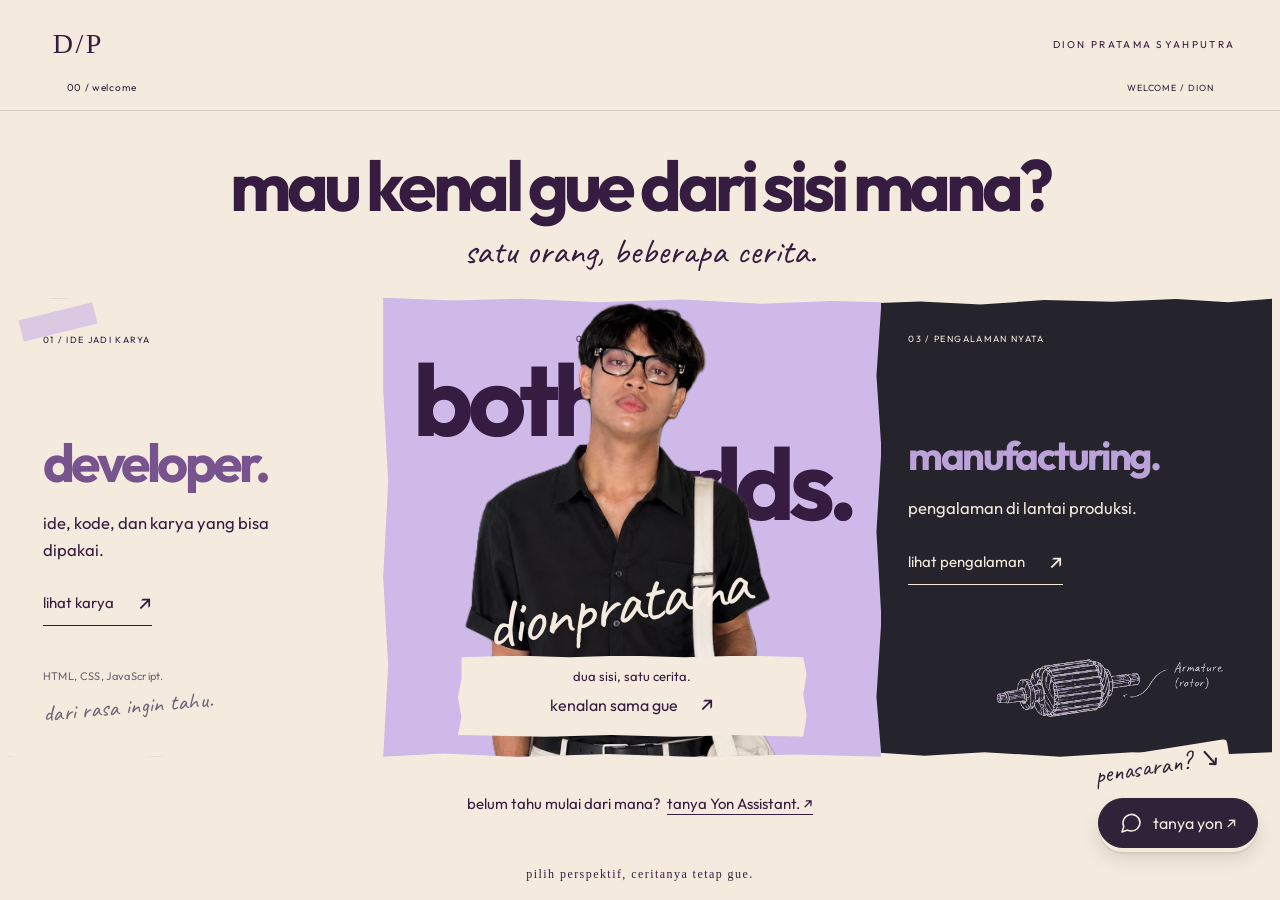
==== commit b39148ec: "Update portfolio" ====
--- a/index.html
+++ b/index.html
@@ -43,14 +43,6 @@
 <div class="reading-bar__inner">
 <a class="reading-bar__chapter" href="#cover" id="readerChapter">00 / cover</a>
 <span class="reading-bar__caption">Both Worlds / Dion</span>
-<button class="reading-bar__sound" id="soundToggle" type="button" hidden aria-pressed="true" aria-label="SFX nyala. Matikan efek suara">
-<svg width="15" height="15" viewBox="0 0 24 24" fill="none" stroke="currentColor" stroke-width="1.5" aria-hidden="true">
-<path d="M4 9H8L13 5V19L8 15H4Z"/>
-<path d="M17 8Q22 12 17 16"/>
-</svg>
-<span>SFX <span id="soundState">nyala</span>
-</span>
-</button>
 </div>
 <span class="reading-bar__progress" aria-hidden="true">
 </span>
--- a/reading-bar.css
+++ b/reading-bar.css
@@ -5,12 +5,8 @@
 .reading-bar__chapter{display:flex;align-items:center;min-height:44px;min-width:0;max-width:55%;overflow-wrap:anywhere;color:inherit!important;text-decoration:none;font-size:10px;letter-spacing:.07em}
 .reading-bar__chapter:hover{text-decoration:underline;text-underline-offset:4px}
 .reading-bar__caption{margin-left:auto;font-size:9px;letter-spacing:.1em;text-transform:uppercase;white-space:nowrap}
-.reading-bar__sound{display:flex;align-items:center;justify-content:center;gap:8px;min-height:44px;min-width:90px;flex:none;padding:0 0 0 20px;background:none;border:0;border-left:1px solid var(--reader-line);color:inherit;font:inherit;cursor:pointer;touch-action:manipulation}
-.reading-bar__sound svg{flex:none;display:block;width:15px;height:15px}
-.reading-bar__sound[aria-pressed="true"]{font-weight:600}
-.reading-bar__sound:disabled{cursor:default;opacity:.7}
 .reading-bar :focus-visible{outline:2px solid currentColor;outline-offset:-4px;border-radius:3px}
 .reading-bar__progress{position:absolute;left:0;bottom:-1px;width:100%;height:2px;background:var(--reader-accent);transform-origin:left;transform:scaleX(0);pointer-events:none}
 body:has(.reading-bar) :is(main section[id],main article[id],main details[id]){scroll-margin-top:56px}
-@media(max-width:600px){.reading-bar__inner{gap:12px}.reading-bar__caption{display:none}.reading-bar__sound{margin-left:auto;padding-left:12px;min-width:86px}.reading-bar__chapter{font-size:9px;max-width:calc(100% - 100px)}}
+@media(max-width:600px){.reading-bar__inner{gap:12px}.reading-bar__caption{display:none}.reading-bar__chapter{font-size:9px;max-width:100%}}
 @media(prefers-reduced-motion:reduce){.reading-bar{transition:none}}
